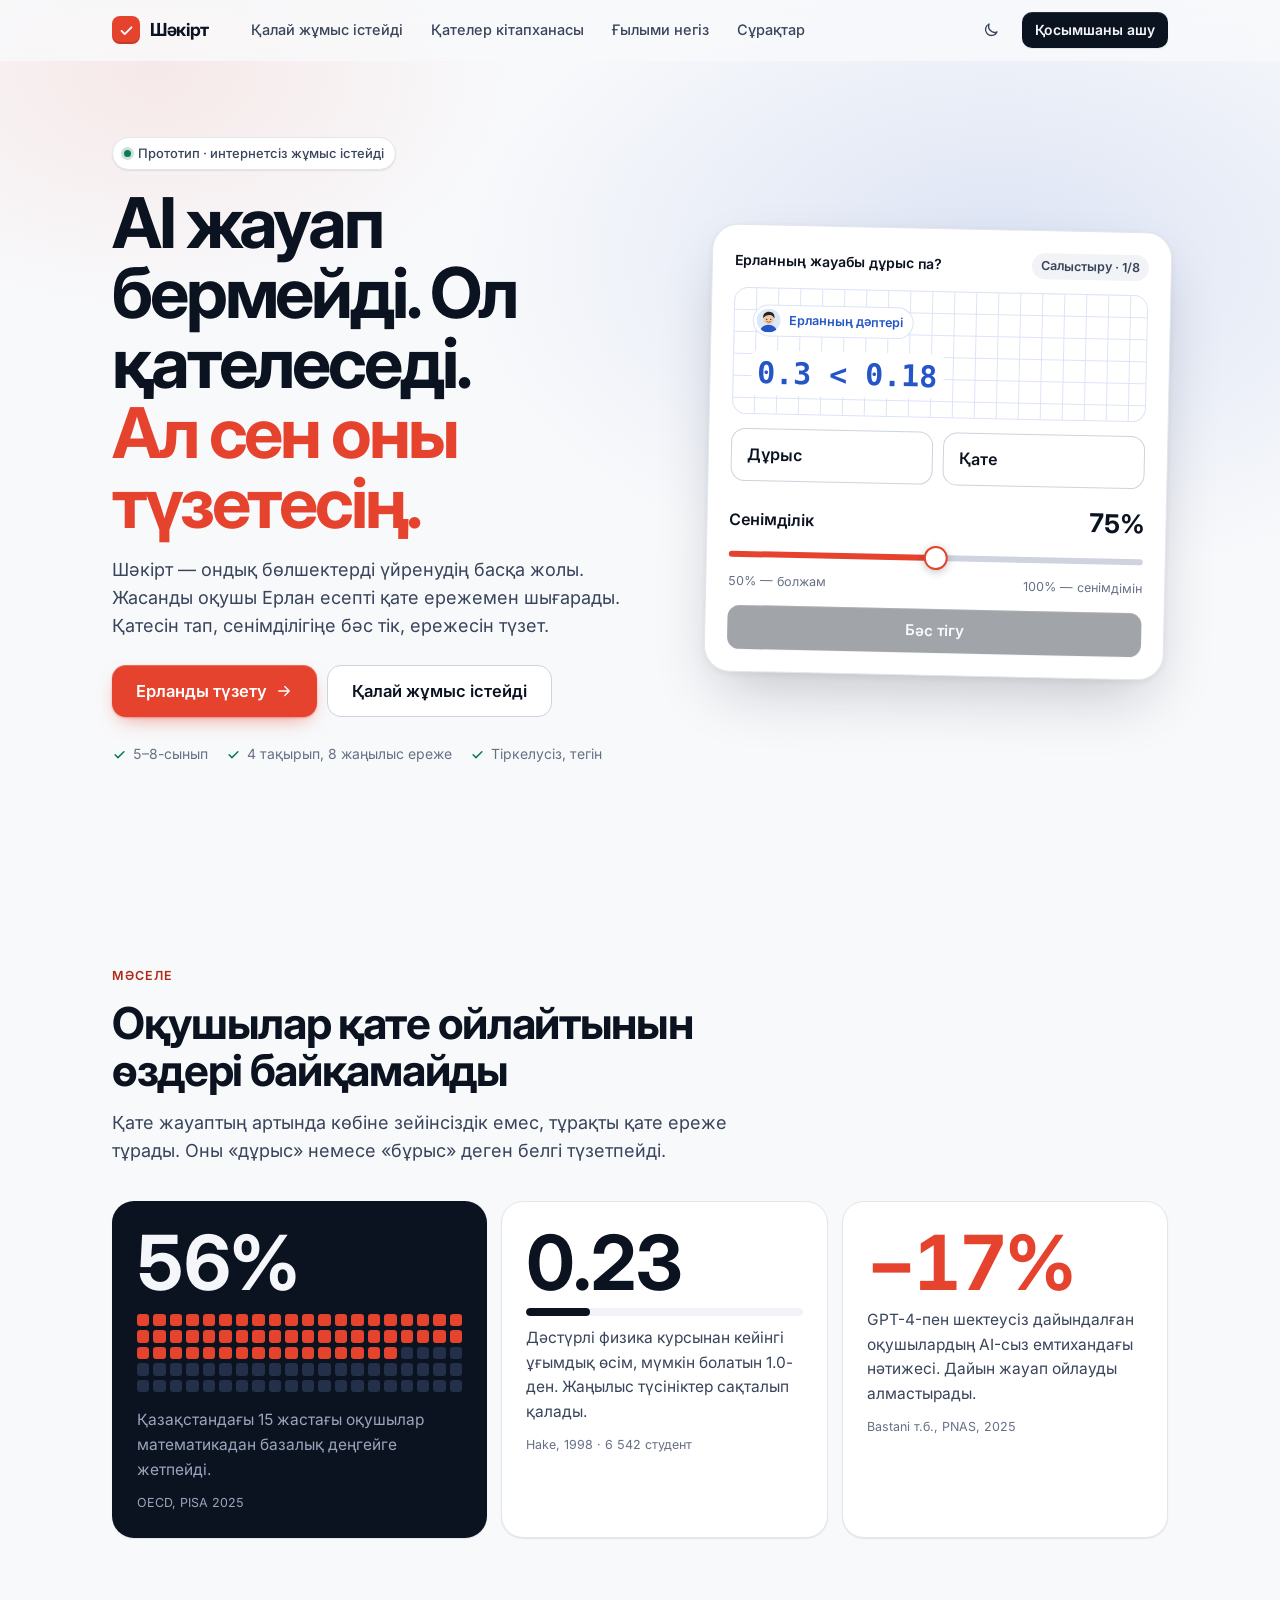
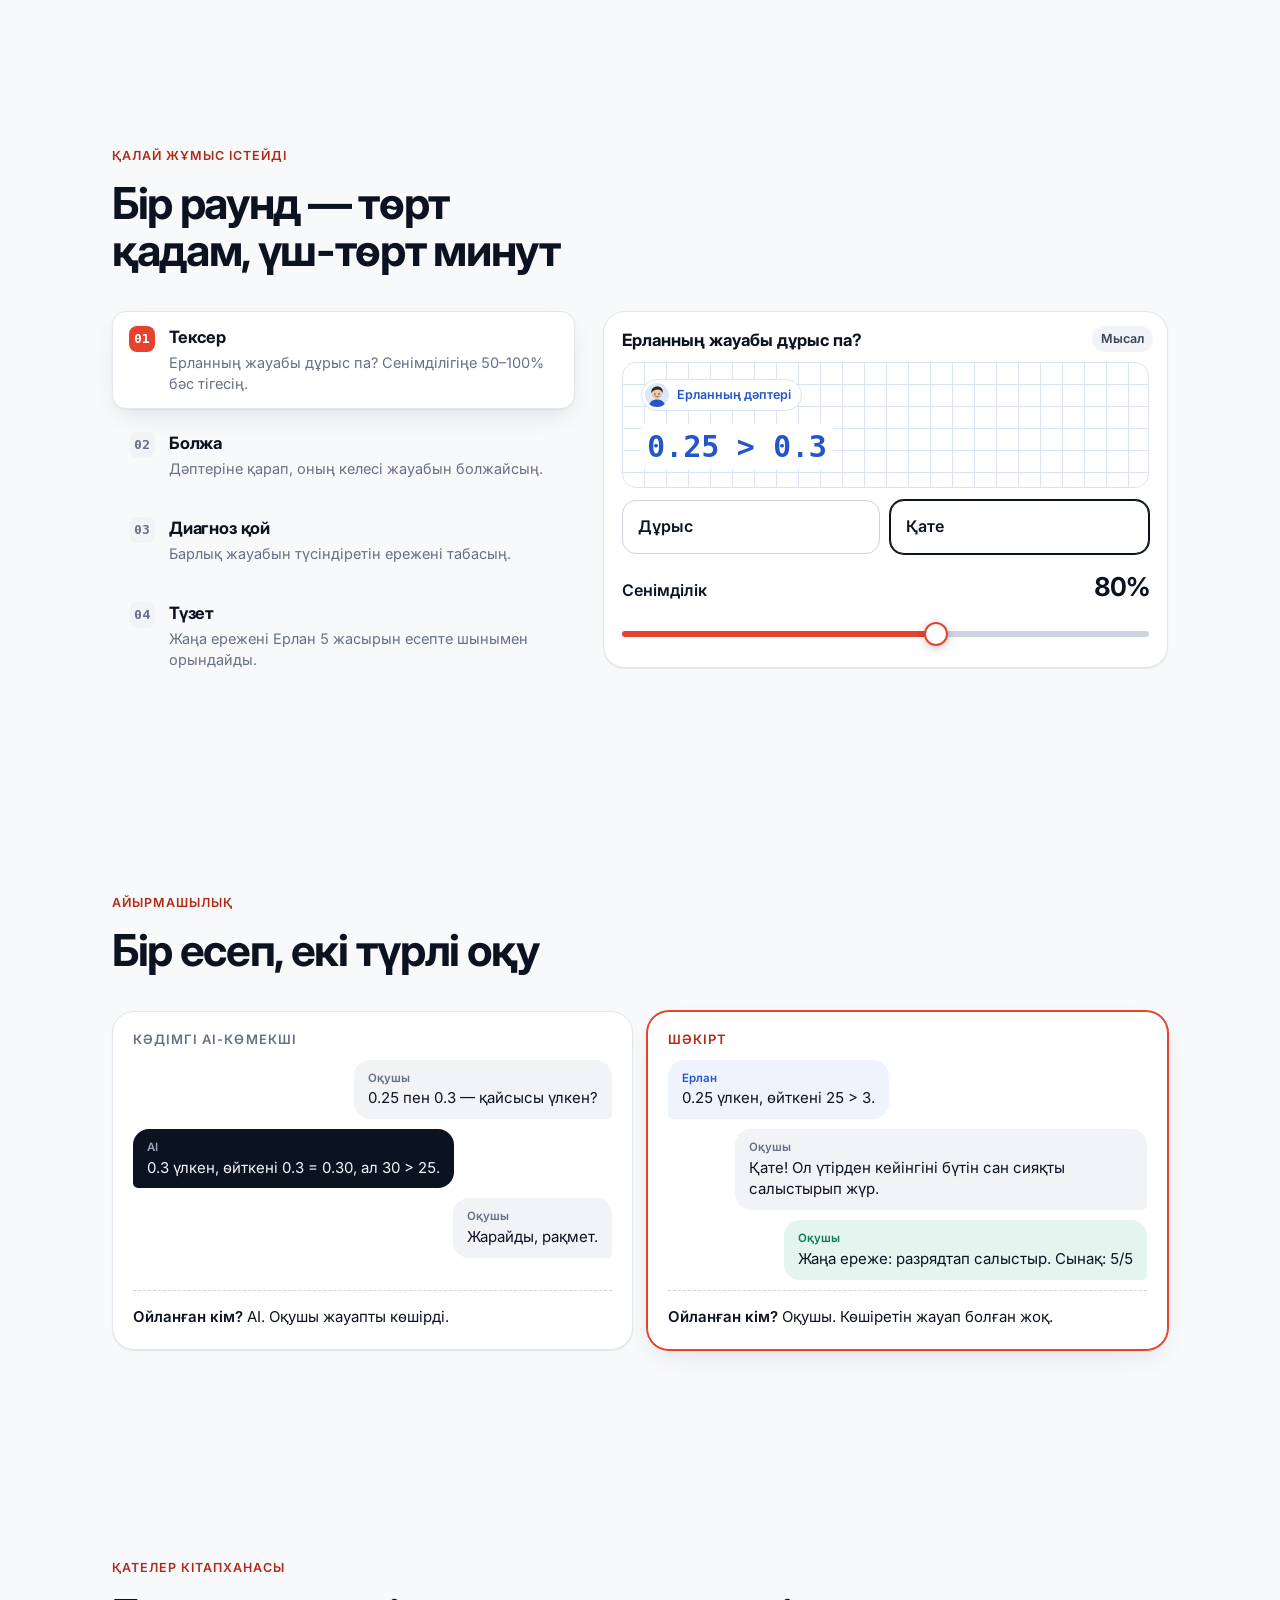
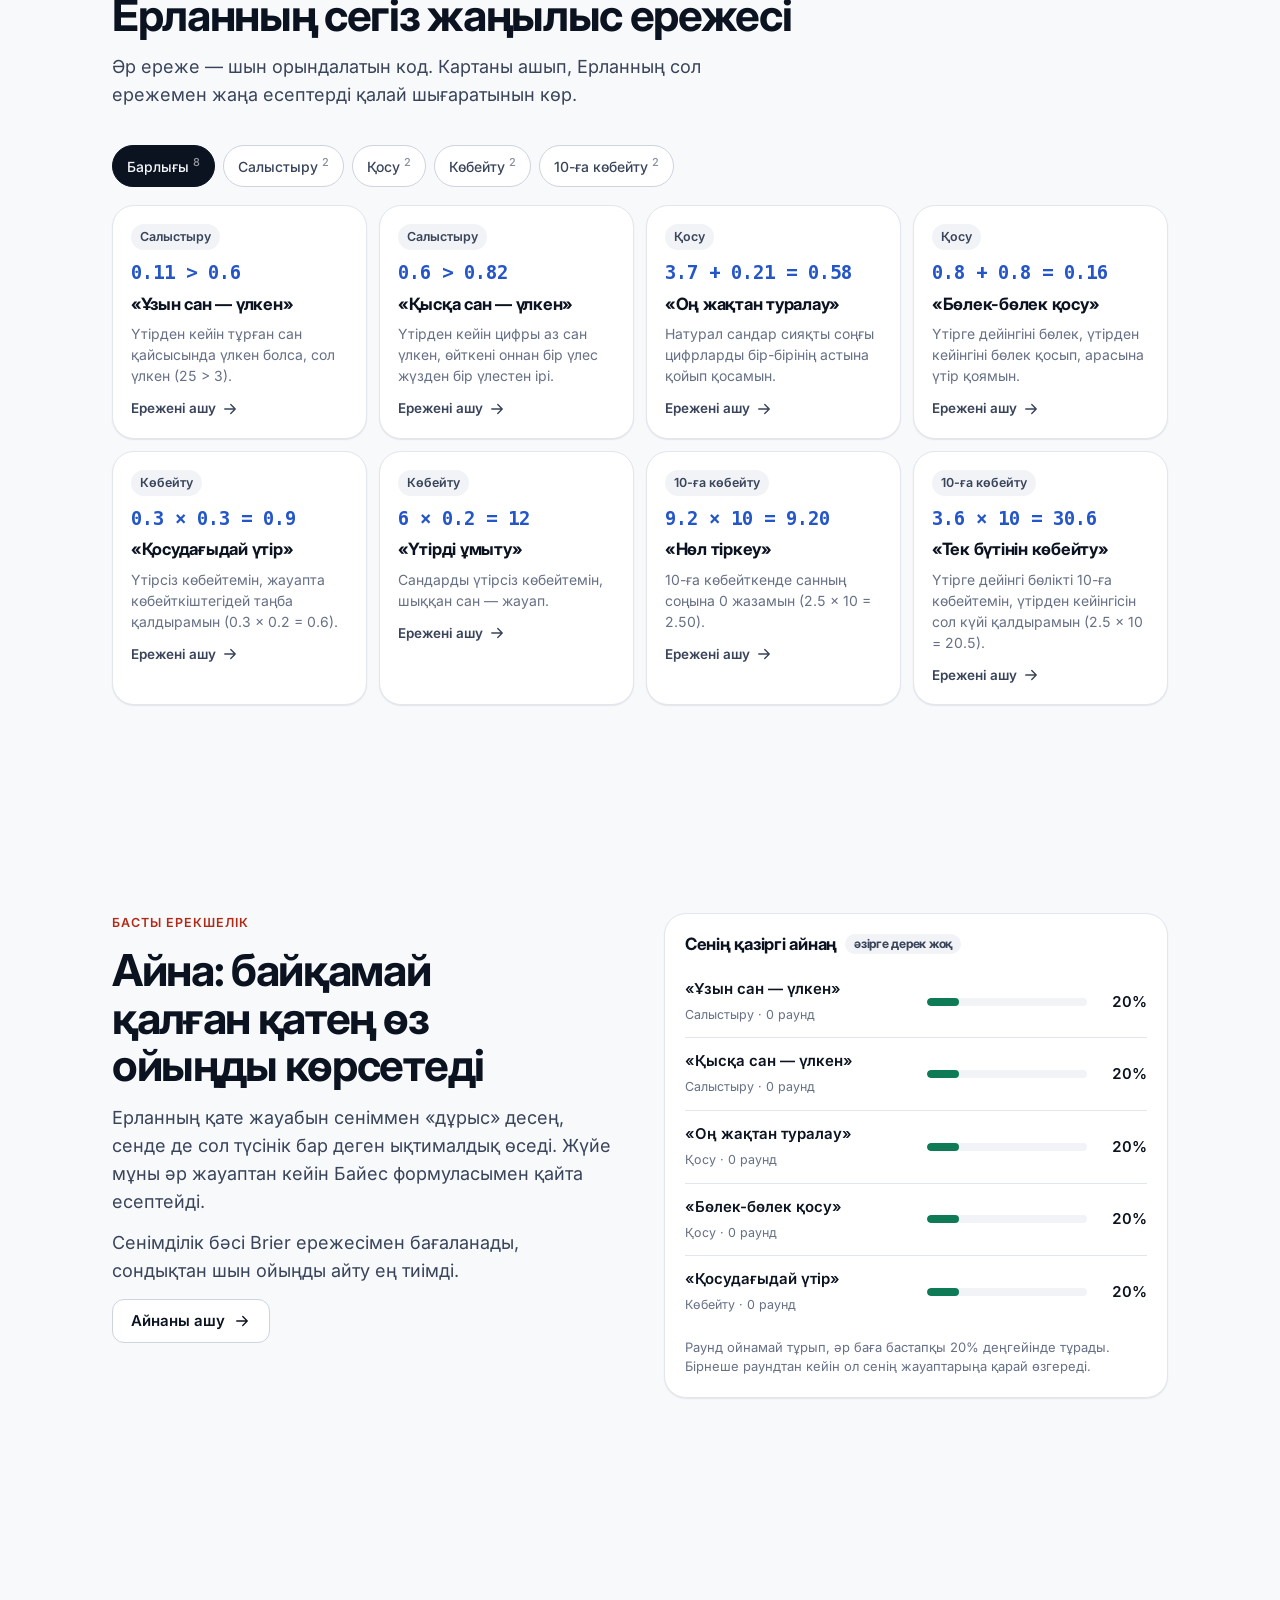
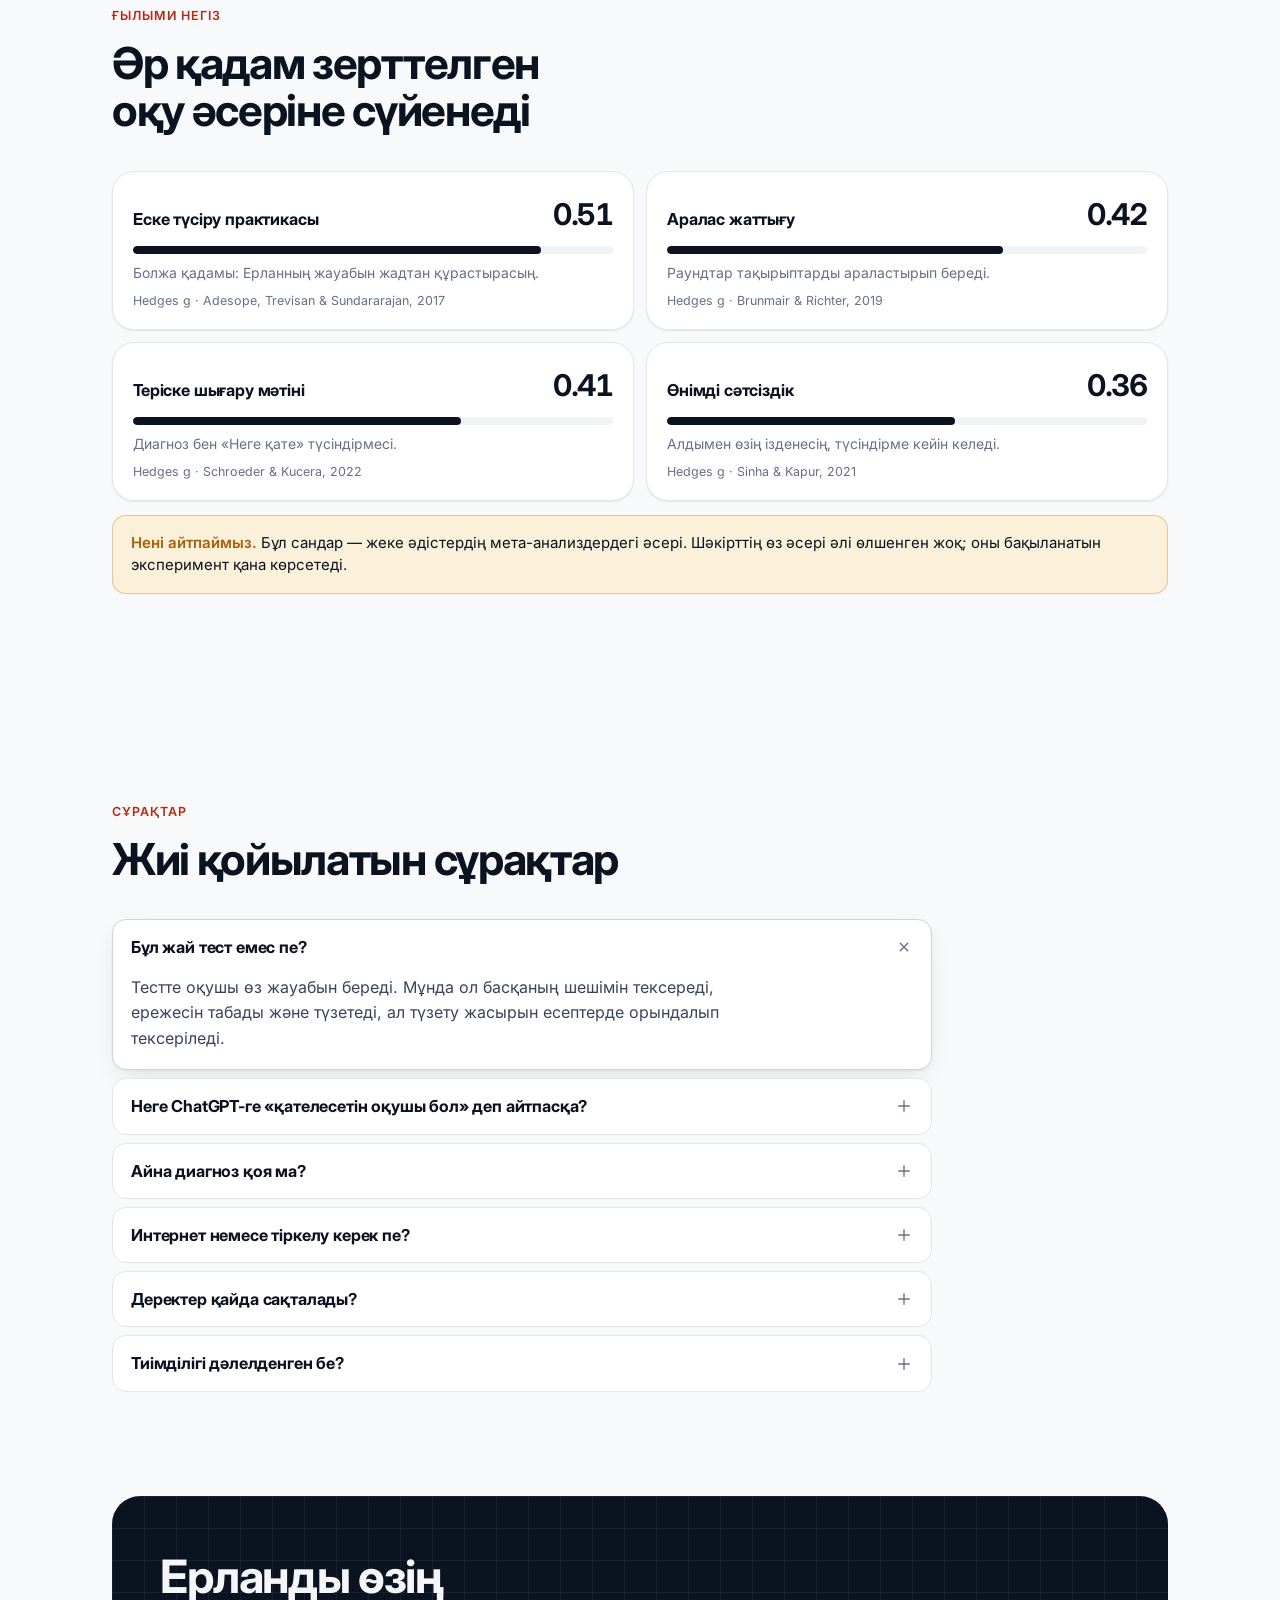
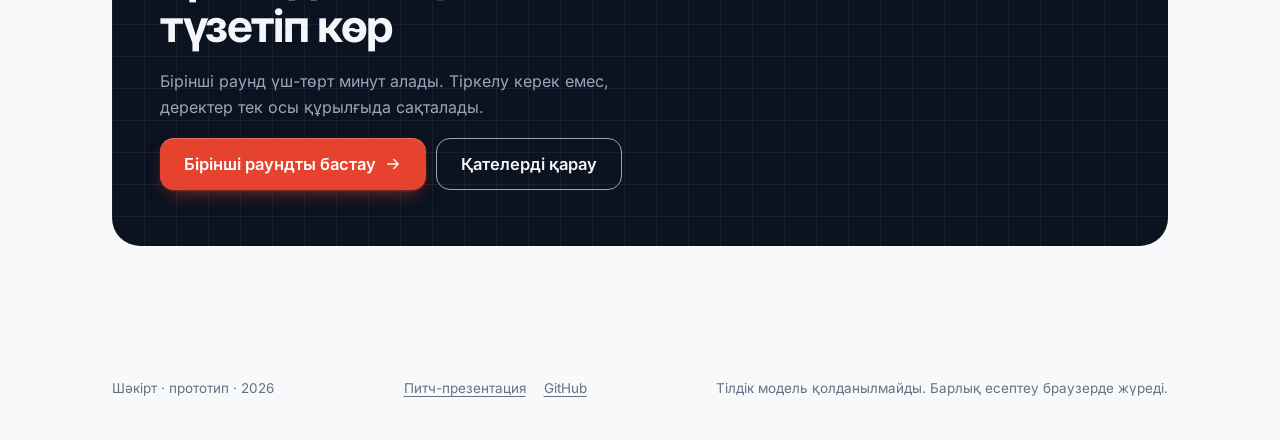
==== index.html @ d57a2f1a "Шәкірт: сайт, қосымша және питч-презентация Co-Authored-By: Claude Opus 5.5 <noreply@anthropic.com> " ====
<!DOCTYPE html>
<html lang="kk">
<head>
<meta charset="utf-8">
<meta name="viewport" content="width=device-width, initial-scale=1, viewport-fit=cover">
<meta name="description" content="Шәкірт — қатесі бар жасанды оқушыны түзету арқылы ондық бөлшектерді үйренетін веб-қосымша. Интернетсіз жұмыс істейді.">
<meta name="theme-color" content="#0B1220">
<title>Шәкірт — қатені түзетіп үйрен</title>
<link rel="icon" href="data:image/svg+xml,%3Csvg xmlns='http://www.w3.org/2000/svg' viewBox='0 0 32 32'%3E%3Crect width='32' height='32' rx='8' fill='%23E5432D'/%3E%3Cpath d='M8 17l5 5 11-12' fill='none' stroke='white' stroke-width='3.4' stroke-linecap='round' stroke-linejoin='round'/%3E%3C/svg%3E">
<style>
@font-face{font-family:'Inter';font-weight:400;font-style:normal;font-display:swap;src:url([data-uri]) format('woff2')}
@font-face{font-family:'Inter';font-weight:500;font-style:normal;font-display:swap;src:url([data-uri]) format('woff2')}
@font-face{font-family:'Inter';font-weight:600 700;font-style:normal;font-display:swap;src:url([data-uri]) format('woff2')}
@font-face{font-family:'Inter Display';font-weight:600 800;font-style:normal;font-display:swap;src:url([data-uri]) format('woff2')}
@font-face{font-family:'Shakirt Mono';font-weight:600 700;font-style:normal;font-display:swap;src:url([data-uri]) format('woff2')}
@font-face{font-family:'Shakirt Mono';font-weight:400;font-style:normal;font-display:swap;src:url([data-uri]) format('woff2')}
/* Шәкірт — design tokens.
   Layout idea: a quiet, cool-neutral product surface; the only loud things are the red pen (accent)
   and Erlan's blue notebook ink. Mobile-first, one 1120px column. */
:root{
  --bg:#F8F9FB; --surface:#FFFFFF; --surface-2:#F1F3F7; --ink:#0B1220; --ink-2:#39445A; --mute:#667085;
  --line:#E3E6ED; --line-2:#CED3DE; --accent:#E5432D; --accent-ink:#B02A17; --accent-soft:#FDECE8;
  --note:#2456C8; --note-soft:#EEF3FE; --grid:#DBE4F6; --ok:#0F7A56; --ok-soft:#E3F5EE; --warn:#A85F08; --warn-soft:#FBF0DA;
  --inv:#0B1220; --inv-ink:#F4F6FA; --inv-mute:#9AA6BC; --inv-line:#243049;
  --sh-1:0 1px 2px rgba(11,18,32,.06),0 1px 1px rgba(11,18,32,.03);
  --sh-2:0 1px 2px rgba(11,18,32,.05),0 10px 28px -8px rgba(11,18,32,.12);
  --sh-3:0 2px 6px rgba(11,18,32,.06),0 28px 64px -16px rgba(11,18,32,.24);
  --r-s:10px; --r-m:14px; --r-l:22px;
  --f-display:"Inter Display","Inter",ui-sans-serif,system-ui,-apple-system,"Segoe UI",Roboto,Arial,sans-serif;
  --f-body:"Inter",ui-sans-serif,system-ui,-apple-system,"Segoe UI",Roboto,Arial,sans-serif;
  --f-mono:"Shakirt Mono",ui-monospace,"SF Mono",Menlo,Consolas,"DejaVu Sans Mono",monospace;
  --ease:cubic-bezier(.2,.7,.2,1);
  color-scheme:light;
}
@media (prefers-color-scheme:dark){:root:not([data-theme="light"]){
  --bg:#080C15; --surface:#0F1624; --surface-2:#161F31; --ink:#F2F4F8; --ink-2:#BCC4D2; --mute:#8892A6;
  --line:#1F2A40; --line-2:#2E3B57; --accent:#FF6A52; --accent-ink:#FF9A88; --accent-soft:#34161200;
  --accent-soft:#2E1512; --note:#8DB0FF; --note-soft:#14203A; --grid:#1D2A47; --ok:#3FCF9A; --ok-soft:#0E2A22; --warn:#F0B454; --warn-soft:#2C210C;
  --inv:#F2F4F8; --inv-ink:#0B1220; --inv-mute:#566176; --inv-line:#D5DAE4;
  --sh-1:0 1px 2px rgba(0,0,0,.4); --sh-2:0 1px 2px rgba(0,0,0,.4),0 12px 30px -8px rgba(0,0,0,.55); --sh-3:0 2px 6px rgba(0,0,0,.4),0 30px 70px -16px rgba(0,0,0,.7);
  color-scheme:dark;
}}
:root[data-theme="dark"]{
  --bg:#080C15; --surface:#0F1624; --surface-2:#161F31; --ink:#F2F4F8; --ink-2:#BCC4D2; --mute:#8892A6;
  --line:#1F2A40; --line-2:#2E3B57; --accent:#FF6A52; --accent-ink:#FF9A88; --accent-soft:#2E1512;
  --note:#8DB0FF; --note-soft:#14203A; --grid:#1D2A47; --ok:#3FCF9A; --ok-soft:#0E2A22; --warn:#F0B454; --warn-soft:#2C210C;
  --inv:#F2F4F8; --inv-ink:#0B1220; --inv-mute:#566176; --inv-line:#D5DAE4;
  --sh-1:0 1px 2px rgba(0,0,0,.4); --sh-2:0 1px 2px rgba(0,0,0,.4),0 12px 30px -8px rgba(0,0,0,.55); --sh-3:0 2px 6px rgba(0,0,0,.4),0 30px 70px -16px rgba(0,0,0,.7);
  color-scheme:dark;
}
*,*::before,*::after{box-sizing:border-box}
html{height:100%;scroll-behavior:smooth;-webkit-text-size-adjust:100%}
body{margin:0;min-height:100%;background:var(--bg);color:var(--ink);font:400 16px/1.6 var(--f-body);-webkit-font-smoothing:antialiased;text-rendering:optimizeLegibility;overflow-x:hidden}
h1,h2,h3,h4,p,ul,ol,figure{margin:0}
ul,ol{padding:0;list-style:none}
button{font:inherit;color:inherit;cursor:pointer;background:none;border:0;padding:0;text-align:inherit}
a{color:inherit;text-decoration:none}
img,svg{max-width:100%;display:block}
:focus-visible{outline:2px solid var(--accent);outline-offset:2px;border-radius:6px}
h1,h2,h3{font-family:var(--f-display);letter-spacing:-.03em;line-height:1.08;text-wrap:balance;font-weight:700}
.mono{font-family:var(--f-mono);font-variant-numeric:tabular-nums}
.num{font-family:var(--f-display);font-weight:700;letter-spacing:-.04em;font-variant-numeric:tabular-nums}
.wrap{width:100%;max-width:1120px;margin-inline:auto;padding-inline:20px}
.ic{width:18px;height:18px;flex:none;stroke:currentColor;fill:none;stroke-width:1.8;stroke-linecap:round;stroke-linejoin:round}
[hidden]{display:none!important}

/* ---------- header ---------- */
.top{position:sticky;top:0;z-index:40;background:color-mix(in srgb,var(--bg) 82%,transparent);backdrop-filter:saturate(1.6) blur(14px);-webkit-backdrop-filter:saturate(1.6) blur(14px);border-bottom:1px solid transparent;transition:border-color .2s}
.top.stuck{border-bottom-color:var(--line)}
.top .wrap{display:flex;align-items:center;gap:12px;height:60px}
.logo{display:flex;align-items:center;gap:10px;font:700 18px/1 var(--f-display);letter-spacing:-.02em}
.logo i{width:28px;height:28px;border-radius:8px;background:var(--accent);display:grid;place-items:center;color:#fff;box-shadow:inset 0 -2px 0 rgba(0,0,0,.14)}
.logo i svg{width:17px;height:17px;stroke-width:2.6}
.links{display:none;gap:4px;margin-left:18px}
.links a,.tabs button{padding:8px 12px;border-radius:9px;font-weight:500;font-size:14.5px;color:var(--ink-2);transition:background .15s,color .15s}
.links a:hover,.tabs button:hover{background:var(--surface-2);color:var(--ink)}
.tabs{display:none;gap:2px;margin-left:18px;background:var(--surface-2);padding:3px;border-radius:12px}
.tabs button{display:flex;align-items:center;gap:7px;padding:7px 13px}
.tabs button.on{background:var(--surface);color:var(--ink);box-shadow:var(--sh-1)}
.grow{flex:1}
.iconbtn{width:38px;height:38px;border-radius:10px;display:grid;place-items:center;color:var(--ink-2);transition:background .15s,color .15s,transform .1s}
.iconbtn:hover{background:var(--surface-2);color:var(--ink)}.iconbtn:active{transform:scale(.94)}
body[data-mode="app"] .only-site,body[data-mode="site"] .only-app{display:none!important}

/* ---------- buttons ---------- */
.btn{display:inline-flex;align-items:center;justify-content:center;gap:8px;height:44px;padding:0 18px;border-radius:12px;font-weight:600;font-size:15px;white-space:nowrap;transition:transform .12s var(--ease),background .15s,box-shadow .15s,border-color .15s,opacity .15s;user-select:none}
.btn:active{transform:scale(.97)}
.btn.primary{background:var(--inv);color:var(--inv-ink);box-shadow:var(--sh-1),inset 0 1px 0 rgba(255,255,255,.12)}
.btn.primary:hover{box-shadow:var(--sh-2),inset 0 1px 0 rgba(255,255,255,.12)}
.btn.accent{background:var(--accent);color:#fff;box-shadow:0 1px 2px rgba(229,67,45,.4),0 8px 20px -8px rgba(229,67,45,.6),inset 0 1px 0 rgba(255,255,255,.22)}
.btn.accent:hover{filter:brightness(1.05)}
.btn.ghost{background:var(--surface);border:1px solid var(--line-2);color:var(--ink)}
.btn.ghost:hover{border-color:var(--ink-2)}
.btn.sm{height:36px;padding:0 13px;font-size:14px;border-radius:10px}
.btn.lg{height:52px;padding:0 24px;font-size:16.5px;border-radius:14px}
.btn:disabled{opacity:.38;cursor:not-allowed;transform:none}
.btn .ic{transition:transform .2s var(--ease)}
.btn:hover .ic.arrow{transform:translateX(3px)}

/* ---------- shared pieces ---------- */
.eyebrow{display:inline-flex;align-items:center;gap:8px;font-size:12.5px;font-weight:600;letter-spacing:.08em;text-transform:uppercase;color:var(--accent-ink)}
.pill{display:inline-flex;align-items:center;gap:7px;padding:5px 11px;border-radius:99px;font-size:13px;font-weight:500;background:var(--surface);border:1px solid var(--line);color:var(--ink-2);box-shadow:var(--sh-1)}
.pill .dot{width:7px;height:7px;border-radius:50%;background:var(--ok);box-shadow:0 0 0 3px color-mix(in srgb,var(--ok) 22%,transparent)}
.card{background:var(--surface);border:1px solid var(--line);border-radius:var(--r-l);box-shadow:var(--sh-1)}
.tag{justify-self:start;white-space:nowrap;display:inline-flex;align-items:center;gap:5px;padding:3px 9px;border-radius:99px;font-size:12.5px;font-weight:600;background:var(--surface-2);color:var(--ink-2)}
.tag.ok{background:var(--ok-soft);color:var(--ok)}.tag.bad{background:var(--accent-soft);color:var(--accent-ink)}.tag.warn{background:var(--warn-soft);color:var(--warn)}
.tag .ic{width:13px;height:13px;stroke-width:2.6}
.src{font-size:12.5px;color:var(--mute)}
.lead{font-size:18px;line-height:1.55;color:var(--ink-2);max-width:60ch}
section{padding:72px 0;scroll-margin-top:60px}
.sec-head{display:grid;gap:14px;margin-bottom:36px;max-width:760px}
.sec-head h2{font-size:clamp(28px,5.2vw,44px)}
.rv{transition:opacity .6s var(--ease),transform .6s var(--ease)}
.rv.pre{transform:translateY(22px)}

/* notebook */
.note{position:relative;border-radius:var(--r-m);border:1px solid var(--grid);background-color:var(--surface);background-image:linear-gradient(var(--grid) 1px,transparent 1px),linear-gradient(90deg,var(--grid) 1px,transparent 1px);background-size:22px 22px;background-position:-1px -1px;padding:16px 18px 18px}
.note .who{display:inline-flex;align-items:center;gap:8px;padding:3px 10px 3px 3px;border-radius:99px;background:var(--surface);border:1px solid var(--grid);font-size:12.5px;font-weight:600;color:var(--note)}
.ava{width:24px;height:24px;border-radius:50%;flex:none}
.note .ln{position:relative;display:flex;align-items:center;gap:10px;flex-wrap:wrap;margin-top:10px;font:700 clamp(22px,5.4vw,30px)/1.5 var(--f-mono);color:var(--note)}
.note .ln>span:first-child{background:var(--surface);padding:0 6px;border-radius:5px;position:relative}
.ring{position:absolute;left:-10px;top:-4px;width:calc(100% + 20px);height:calc(100% + 8px);pointer-events:none;overflow:visible}
.ring path{fill:none;stroke:var(--accent);stroke-width:3;stroke-linecap:round;stroke-dasharray:1;stroke-dashoffset:1;animation:draw .7s .1s var(--ease) forwards}
@keyframes draw{to{stroke-dashoffset:0}}

/* options, slider, feedback */
.opts{display:grid;gap:10px}
.opts.two{grid-template-columns:1fr 1fr}
.opt{display:block;width:100%;padding:13px 15px;border-radius:var(--r-m);background:var(--surface);border:1px solid var(--line-2);transition:border-color .15s,background .15s,box-shadow .15s,transform .12s var(--ease)}
.opt b{display:block;font-weight:600}.opt small{display:block;color:var(--mute);font-size:13.5px;line-height:1.45;margin-top:2px}
.opt:hover:not(:disabled){border-color:var(--ink-2);box-shadow:var(--sh-1)}
.opt:active:not(:disabled){transform:scale(.985)}
.opt.sel{border-color:var(--ink);box-shadow:0 0 0 1px var(--ink)}
.opt.good{border-color:var(--ok);background:var(--ok-soft);box-shadow:0 0 0 1px var(--ok)}
.opt.wrong{border-color:var(--accent);background:var(--accent-soft);box-shadow:0 0 0 1px var(--accent)}
.opt:disabled{cursor:default}
.range{-webkit-appearance:none;appearance:none;width:100%;height:30px;background:transparent;margin:0;cursor:pointer}
.range::-webkit-slider-runnable-track{height:6px;border-radius:3px;background:linear-gradient(to right,var(--accent) var(--p,50%),var(--line-2) var(--p,50%))}
.range::-moz-range-track{height:6px;border-radius:3px;background:var(--line-2)}
.range::-moz-range-progress{height:6px;border-radius:3px;background:var(--accent)}
.range::-webkit-slider-thumb{-webkit-appearance:none;width:24px;height:24px;margin-top:-9px;border-radius:50%;background:#fff;border:2px solid var(--accent);box-shadow:0 2px 8px rgba(11,18,32,.25);transition:transform .12s}
.range::-moz-range-thumb{width:20px;height:20px;border-radius:50%;background:#fff;border:2px solid var(--accent);box-shadow:0 2px 8px rgba(11,18,32,.25)}
.range:active::-webkit-slider-thumb{transform:scale(1.12)}
.range:disabled{opacity:.6;cursor:default}
.confrow{display:flex;align-items:baseline;justify-content:space-between;gap:12px}
.confrow b{font-weight:600}.confrow .num{font-size:26px}
.scale{display:flex;justify-content:space-between;font-size:12.5px;color:var(--mute)}
.fb{border-radius:var(--r-m);padding:13px 15px;font-size:15px;line-height:1.5;animation:rise .35s var(--ease)}
.fb.ok{background:var(--ok-soft);color:var(--ink)}.fb.ok b:first-child{color:var(--ok)}
.fb.bad{background:var(--accent-soft);color:var(--ink)}.fb.bad b:first-child{color:var(--accent-ink)}
.fb.info{background:var(--surface-2)}
@keyframes rise{from{opacity:0;transform:translateY(8px)}to{opacity:1;transform:none}}
.stack{display:grid;gap:14px}
.row{display:flex;gap:10px;align-items:center;flex-wrap:wrap}
.bar{height:8px;border-radius:4px;background:var(--surface-2);overflow:hidden}
.bar i{display:block;height:100%;border-radius:4px;background:var(--ink);transition:width .7s var(--ease)}

/* ---------- hero ---------- */
.hero{padding:44px 0 56px;position:relative}
.hero::before{content:"";position:absolute;inset:-60px 0 0;background:radial-gradient(60% 55% at 78% 30%,color-mix(in srgb,var(--note) 13%,transparent),transparent 70%),radial-gradient(40% 40% at 12% 8%,color-mix(in srgb,var(--accent) 9%,transparent),transparent 70%);pointer-events:none;z-index:-1}
.hero .wrap{display:grid;gap:36px}
.hero h1{font-size:clamp(38px,9.4vw,70px);line-height:1.0;letter-spacing:-.045em;margin:18px 0 18px}
.hero h1 em{font-style:normal;color:var(--accent)}
.hero .cta{display:flex;gap:10px;flex-wrap:wrap;margin-top:26px}
.facts{display:flex;gap:8px 18px;flex-wrap:wrap;margin-top:26px;font-size:14px;color:var(--mute)}
.facts span{display:flex;align-items:center;gap:6px}
.facts .ic{width:15px;height:15px;color:var(--ok);stroke-width:2.4}
.demo{padding:18px;border-radius:26px;box-shadow:var(--sh-3);display:grid;gap:14px;position:relative}
.demo-h{display:flex;justify-content:space-between;align-items:center;gap:10px}
.demo-h b{font-size:14px;font-weight:600}
.demo .q{font:600 17px/1.3 var(--f-display);letter-spacing:-.01em}

/* ---------- problem ---------- */
.stats{display:grid;gap:14px}
.stat{padding:24px;display:grid;gap:10px;align-content:start}
.stat .num{font-size:clamp(52px,13vw,76px);line-height:.95}
.stat p{color:var(--ink-2);font-size:15.5px}
.stat.inv{background:var(--inv);color:var(--inv-ink);border-color:transparent}
.stat.inv p{color:var(--inv-mute)}.stat.inv .src{color:var(--inv-mute)}
.dots{display:grid;grid-template-columns:repeat(20,1fr);gap:4px;margin:6px 0}
.dots i{aspect-ratio:1;border-radius:3px;background:var(--inv-line)}
.dots i.on{background:var(--accent)}

/* ---------- how ---------- */
.how{display:grid;gap:18px}
.stepper{display:grid;gap:8px}
.stepbtn{display:grid;grid-template-columns:auto 1fr;gap:4px 14px;padding:14px 16px;border-radius:var(--r-m);border:1px solid transparent;transition:background .2s,border-color .2s,box-shadow .2s}
.stepbtn .n{grid-row:span 2;font:700 13px/26px var(--f-mono);width:26px;height:26px;text-align:center;border-radius:8px;background:var(--surface-2);color:var(--mute);transition:background .2s,color .2s}
.stepbtn b{font:600 17px/1.3 var(--f-display);letter-spacing:-.01em}
.stepbtn span{color:var(--mute);font-size:14.5px;line-height:1.45}
.stepbtn:hover{background:var(--surface-2)}
.stepbtn.on{background:var(--surface);border-color:var(--line);box-shadow:var(--sh-2)}
.stepbtn.on .n{background:var(--accent);color:#fff}
.preview{padding:18px;min-height:340px;display:grid;gap:12px;align-content:start;position:relative;overflow:hidden}
.preview>*{animation:rise .35s var(--ease)}
.preview .cap{position:absolute;right:14px;top:14px}
.preview .opt,.preview .range{pointer-events:none}
.tests{display:grid;gap:7px}
.test{display:flex;justify-content:space-between;align-items:center;gap:10px;padding:9px 13px;border-radius:11px;border:1px solid var(--line);background:var(--surface);font-size:15px;opacity:0;animation:rise .35s var(--ease) forwards}

/* ---------- versus ---------- */
.vs{display:grid;gap:14px}
.chat{padding:20px;display:flex;flex-direction:column;gap:10px}
.chat h3{font-size:13px;font-family:var(--f-body);letter-spacing:.08em;text-transform:uppercase;color:var(--mute);margin-bottom:4px}
.chat.me{border-color:var(--accent);box-shadow:0 0 0 1px var(--accent),var(--sh-2)}.chat.me h3{color:var(--accent-ink)}
.bub{max-width:86%;padding:10px 14px;border-radius:16px;font-size:15px;line-height:1.45;background:var(--surface-2)}
.bub small{display:block;font-size:11.5px;font-weight:600;color:var(--mute);margin-bottom:1px}
.bub.r{align-self:flex-end;border-bottom-right-radius:5px}.bub.l{align-self:flex-start;border-bottom-left-radius:5px}
.bub.ai{background:var(--inv);color:var(--inv-ink)}.bub.ai small{color:var(--inv-mute)}
.bub.er{background:var(--note-soft);color:var(--ink)}.bub.er small{color:var(--note)}
.bub.win{background:var(--ok-soft)}.bub.win small{color:var(--ok)}
.chat .who-thinks{margin-top:auto;padding-top:14px;border-top:1px dashed var(--line-2);font-size:15px}

/* ---------- library ---------- */
.chips{display:flex;gap:8px;flex-wrap:wrap;margin-bottom:18px}
.chip{padding:8px 14px;border-radius:99px;font-size:14px;font-weight:500;border:1px solid var(--line-2);background:var(--surface);color:var(--ink-2);transition:all .15s}
.chip:hover{border-color:var(--ink-2)}
.chip.on{background:var(--inv);color:var(--inv-ink);border-color:var(--inv)}
.chip sup{font-size:11px;opacity:.6;margin-left:4px}
.lib{display:grid;gap:12px;grid-template-columns:repeat(auto-fill,minmax(250px,1fr))}
.bug{position:relative;padding:18px;display:grid;gap:10px;align-content:start;text-align:left;overflow:hidden;transition:transform .25s var(--ease),box-shadow .25s,border-color .2s,opacity .25s}
.bug::before{content:"";position:absolute;inset:0;background:radial-gradient(240px circle at var(--mx,50%) var(--my,0%),color-mix(in srgb,var(--note) 12%,transparent),transparent 70%);opacity:0;transition:opacity .25s;pointer-events:none}
.bug:hover{transform:translateY(-3px);box-shadow:var(--sh-2);border-color:var(--line-2)}.bug:hover::before{opacity:1}
.bug .ex{font:700 19px/1.3 var(--f-mono);color:var(--note)}
.bug h3{font-size:17px;letter-spacing:-.015em}
.bug p{color:var(--mute);font-size:14px;line-height:1.5}
.bug .more{display:flex;align-items:center;gap:5px;font-size:13.5px;font-weight:600;color:var(--ink-2);margin-top:2px}
.bug.out{display:none}
.bug.in{animation:rise .35s var(--ease) both}

/* ---------- mirror / science / faq ---------- */
.split{display:grid;gap:22px}
.mrows{display:grid}
.mrow{display:grid;grid-template-columns:1fr 84px 44px;gap:12px;align-items:center;padding:11px 0;border-bottom:1px solid var(--line)}
.mrow:last-child{border-bottom:0}
.mrow b{font-weight:600;font-size:15px;display:block}.mrow small{color:var(--mute);font-size:12.5px}
.mrow .v{text-align:right;font-weight:600;font-variant-numeric:tabular-nums;font-size:15px}
.ev{display:grid;gap:12px}
.evi{padding:18px 20px;display:grid;gap:8px}
.evi .top-l{display:flex;justify-content:space-between;align-items:baseline;gap:10px}
.evi .num{font-size:30px}
.evi h3{font-size:16.5px;letter-spacing:-.01em}
.evi p{font-size:14px;color:var(--mute);line-height:1.5}
.caution{padding:16px 18px;border-radius:var(--r-m);background:var(--warn-soft);color:var(--ink);font-size:15px;line-height:1.5;border:1px solid color-mix(in srgb,var(--warn) 30%,transparent)}
.caution b{color:var(--warn)}
.faq{display:grid;gap:8px;max-width:820px}
.faq details{border:1px solid var(--line);border-radius:var(--r-m);background:var(--surface);transition:box-shadow .2s,border-color .2s}
.faq details[open]{box-shadow:var(--sh-2);border-color:var(--line-2)}
.faq summary{list-style:none;display:flex;justify-content:space-between;align-items:center;gap:14px;padding:16px 18px;font:600 16.5px/1.35 var(--f-display);letter-spacing:-.01em;cursor:pointer}
.faq summary::-webkit-details-marker{display:none}
.faq summary .ic{transition:transform .25s var(--ease);color:var(--mute)}
.faq details[open] summary .ic{transform:rotate(45deg)}
.faq details p{padding:0 18px 18px;color:var(--ink-2);max-width:68ch;animation:rise .3s var(--ease)}
.band{background:var(--inv);color:var(--inv-ink);border-radius:28px;padding:36px 24px;display:grid;gap:18px;position:relative;overflow:hidden;background-image:linear-gradient(color-mix(in srgb,var(--inv-ink) 6%,transparent) 1px,transparent 1px),linear-gradient(90deg,color-mix(in srgb,var(--inv-ink) 6%,transparent) 1px,transparent 1px);background-size:32px 32px}
.band h2{font-size:clamp(28px,6vw,46px);max-width:16ch}
.band p{color:var(--inv-mute);max-width:52ch}
.band .btn.ghost{background:transparent;color:var(--inv-ink);border-color:var(--inv-mute)}
footer{padding:28px 0 40px;color:var(--mute);font-size:13.5px}
footer .wrap{display:flex;gap:10px 24px;flex-wrap:wrap;justify-content:space-between}

/* ---------- modal & toast ---------- */
.scrim{position:fixed;inset:0;z-index:60;background:rgba(8,12,21,.5);backdrop-filter:blur(4px);-webkit-backdrop-filter:blur(4px);display:flex;align-items:flex-end;justify-content:center;animation:fade .2s}
.modal{width:100%;max-width:560px;max-height:92%;overflow:auto;background:var(--surface);border-radius:24px 24px 0 0;padding:22px 20px calc(22px + env(safe-area-inset-bottom));box-shadow:var(--sh-3);display:grid;gap:14px;animation:sheet .32s var(--ease)}
.modal-h{display:flex;justify-content:space-between;align-items:flex-start;gap:12px}
.modal h3{font-size:24px}
@keyframes fade{from{opacity:0}}
@keyframes sheet{from{transform:translateY(40px);opacity:0}}
#toasts{position:fixed;left:50%;bottom:84px;transform:translateX(-50%);z-index:70;display:grid;gap:8px;pointer-events:none}
.toast{background:var(--inv);color:var(--inv-ink);padding:10px 16px;border-radius:12px;font-size:14.5px;font-weight:500;box-shadow:var(--sh-3);animation:rise .3s var(--ease)}

/* ---------- app ---------- */
#app{padding:22px 0 110px}
#screen{animation:rise .3s var(--ease)}
.page-h{display:grid;gap:6px;margin-bottom:20px}
.page-h h1{font-size:clamp(26px,6vw,36px)}
.page-h p{color:var(--mute);max-width:62ch}
.startcard{background:var(--inv);color:var(--inv-ink);border-radius:var(--r-l);padding:22px;display:grid;gap:14px;margin-bottom:14px;background-image:linear-gradient(color-mix(in srgb,var(--inv-ink) 6%,transparent) 1px,transparent 1px),linear-gradient(90deg,color-mix(in srgb,var(--inv-ink) 6%,transparent) 1px,transparent 1px);background-size:28px 28px}
.startcard h2{font-size:22px}.startcard p{color:var(--inv-mute);font-size:15px}
.tiles{display:grid;grid-template-columns:1fr 1fr;gap:12px;margin-bottom:14px}
.tile{padding:16px 18px;display:grid;gap:2px}
.tile .num{font-size:30px;line-height:1.1}
.tile span{font-size:13px;color:var(--mute);line-height:1.35}
.cols{display:grid;gap:14px;margin-bottom:14px}
.panel{padding:20px}
.panel h2{font-size:17px;letter-spacing:-.015em;margin-bottom:12px;display:flex;align-items:center;gap:8px;flex-wrap:wrap}
.panel .hint{font-size:13px;color:var(--mute);margin-top:10px;line-height:1.5}
.empty{padding:26px 12px;text-align:center;color:var(--mute);font-size:14.5px}
table{width:100%;border-collapse:collapse;font-size:14.5px}
th{font-size:12px;font-weight:600;color:var(--mute);text-align:left;padding:6px 8px 8px 0;letter-spacing:.02em}
td{padding:10px 8px 10px 0;border-top:1px solid var(--line);vertical-align:middle}
.tbl{overflow-x:auto}
.lesson{max-width:680px;margin-inline:auto}
.seg{display:grid;grid-template-columns:repeat(4,1fr);gap:6px;margin-bottom:22px}
.seg div{display:grid;gap:6px;font-size:12px;font-weight:600;color:var(--mute)}
.seg i{height:4px;border-radius:2px;background:var(--line-2);transition:background .3s}
.seg .done i{background:var(--ink)}.seg .done{color:var(--ink-2)}
.seg .cur i{background:var(--accent)}.seg .cur{color:var(--accent-ink)}
.lesson h1{font-size:clamp(24px,6vw,32px);margin:6px 0 6px}
.lesson .sub{color:var(--mute);margin-bottom:6px}
.sum{display:grid;grid-template-columns:1fr 1fr;gap:8px}
.sum div{padding:12px 14px;border-radius:12px;background:var(--surface-2);font-size:13.5px;color:var(--mute);display:grid;gap:3px}
.sum b{color:var(--ink);font-size:15px;font-weight:600;display:flex;align-items:center;gap:6px}
.dock{position:fixed;left:0;right:0;bottom:0;z-index:40;background:color-mix(in srgb,var(--surface) 88%,transparent);backdrop-filter:blur(14px);-webkit-backdrop-filter:blur(14px);border-top:1px solid var(--line);display:grid;grid-template-columns:repeat(3,1fr);padding:6px 10px calc(6px + env(safe-area-inset-bottom))}
.dock button{display:grid;justify-items:center;gap:2px;padding:7px 4px;border-radius:12px;font-size:11.5px;font-weight:600;color:var(--mute)}
.dock button.on{color:var(--ink);background:var(--surface-2)}
.dock .ic{width:21px;height:21px}

/* ---------- ≥ 720 ---------- */
@media (min-width:720px){
  .wrap{padding-inline:32px}
  section{padding:104px 0}
  .stats{grid-template-columns:1.15fr 1fr 1fr}
  .vs{grid-template-columns:1fr 1fr}
  .ev{grid-template-columns:1fr 1fr}
  .tiles{grid-template-columns:repeat(4,1fr)}
  .cols{grid-template-columns:1fr 1fr}
  .scrim{align-items:center;padding:24px}
  .modal{border-radius:24px;padding:28px}
  .band{padding:56px 48px}
  .mrow{grid-template-columns:1fr 160px 48px}
  #toasts{bottom:28px}
  .startcard{grid-template-columns:1fr auto;align-items:center;padding:28px}
}
/* ---------- ≥ 960 ---------- */
@media (min-width:960px){
  .links{display:flex}.tabs{display:flex}
  .dock{display:none}
  #app{padding:36px 0 80px}
  .hero{padding:76px 0 96px}
  .hero .wrap{grid-template-columns:1.08fr .92fr;align-items:center;gap:56px}
  .how{grid-template-columns:.9fr 1.1fr;gap:28px;align-items:start}
  .split{grid-template-columns:1fr 1fr;gap:48px;align-items:start}
  .demo{padding:22px;transform:rotate(1.2deg);transition:transform .5s var(--ease)}
  .demo:hover,.demo:focus-within{transform:none}
}
@media (hover:none){.bug:hover{transform:none}}
@media (prefers-reduced-motion:reduce){*,*::before,*::after{animation-duration:.01ms!important;animation-delay:0s!important;transition-duration:.01ms!important;scroll-behavior:auto!important}.rv.pre{opacity:1;transform:none}}

</style>
</head>
<body data-mode="site">
<svg width="0" height="0" style="position:absolute" aria-hidden="true"><defs>
<symbol id="i-check" viewBox="0 0 24 24"><path d="M5 12.5l4.5 4.5L19 7.5"/></symbol>
<symbol id="i-x" viewBox="0 0 24 24"><path d="M6 6l12 12M18 6L6 18"/></symbol>
<symbol id="i-arrow" viewBox="0 0 24 24"><path d="M5 12h14M13 6l6 6-6 6"/></symbol>
<symbol id="i-plus" viewBox="0 0 24 24"><path d="M12 5v14M5 12h14"/></symbol>
<symbol id="i-home" viewBox="0 0 24 24"><path d="M4 11l8-7 8 7v8a1 1 0 0 1-1 1h-4v-6h-6v6H5a1 1 0 0 1-1-1z"/></symbol>
<symbol id="i-pen" viewBox="0 0 24 24"><path d="M4 20l4-1L19 8l-3-3L5 16zM14 7l3 3"/></symbol>
<symbol id="i-mirror" viewBox="0 0 24 24"><ellipse cx="12" cy="10" rx="6" ry="7.5"/><path d="M12 17.5V22M8.5 22h7"/></symbol>
<symbol id="i-sun" viewBox="0 0 24 24"><circle cx="12" cy="12" r="4"/><path d="M12 2v2M12 20v2M2 12h2M20 12h2M5 5l1.5 1.5M17.500 17.500L19 19M5 19l1.500-1.500M17.500 6.500L19 5"/></symbol>
<symbol id="i-moon" viewBox="0 0 24 24"><path d="M20 14.500A8 8 0 0 1 9.500 4a8 8 0 1 0 10.500 10.500z"/></symbol>
<symbol id="i-vol" viewBox="0 0 24 24"><path d="M4 10v4h3l5 4V6L7 10zM16 9a4 4 0 0 1 0 6M18.500 6.500a8 8 0 0 1 0 11"/></symbol>
<symbol id="i-mute" viewBox="0 0 24 24"><path d="M4 10v4h3l5 4V6L7 10zM16 9.500l5 5M21 9.500l-5 5"/></symbol>
<symbol id="i-refresh" viewBox="0 0 24 24"><path d="M20 12a8 8 0 1 1-2.500-5.800M20 4v5h-5"/></symbol>
<symbol id="i-offline" viewBox="0 0 24 24"><path d="M12 19h.01M5 12.500a10 10 0 0 1 14 0M8.500 16a5 5 0 0 1 7 0"/></symbol>
<symbol id="erlan" viewBox="0 0 120 120"><circle cx="60" cy="60" r="60" fill="#DCE7F8"/><path d="M18 120c2-26 20-38 42-38s40 12 42 38z" fill="#2456C8"/><circle cx="60" cy="52" r="27" fill="#F2C9A5"/><path d="M32 50c-3-22 12-33 29-33 18 0 31 11 27 33-5-10-12-16-24-17-12 0-24 5-32 17z" fill="#2A2320"/><circle cx="50" cy="55" r="3.200" fill="#2A2320"/><circle cx="70" cy="55" r="3.200" fill="#2A2320"/><path d="M50 66q10 8 20 0" fill="none" stroke="#2A2320" stroke-width="2.600" stroke-linecap="round"/></symbol>
</defs></svg>

<header class="top" id="top">
 <div class="wrap">
  <a class="logo" href="#home" data-go="home" aria-label="Шәкірт — басты бет"><i><svg class="ic"><use href="#i-check"/></svg></i>Шәкірт</a>
  <nav class="links only-site" aria-label="Бөлімдер">
   <a href="#how">Қалай жұмыс істейді</a><a href="#library">Қателер кітапханасы</a><a href="#science">Ғылыми негіз</a><a href="#faq">Сұрақтар</a>
  </nav>
  <div class="tabs only-app" role="tablist" aria-label="Қосымша беттері">
   <button data-go="dashboard"><svg class="ic"><use href="#i-home"/></svg>Басты</button>
   <button data-go="lesson"><svg class="ic"><use href="#i-pen"/></svg>Сабақ</button>
   <button data-go="mirror"><svg class="ic"><use href="#i-mirror"/></svg>Айна</button>
  </div>
  <span class="grow"></span>
  <button class="iconbtn only-app" id="snd" aria-label="Дыбыс"></button>
  <button class="iconbtn" id="theme" aria-label="Жарық немесе қараңғы тақырып"></button>
  <a class="btn primary sm only-site" href="#dashboard" data-go="dashboard">Қосымшаны ашу</a>
 </div>
</header>

<main id="site" class="only-site">
 <section class="hero" id="home" style="scroll-margin-top:80px">
  <div class="wrap">
   <div>
    <span class="pill"><span class="dot"></span>Прототип · интернетсіз жұмыс істейді</span>
    <h1>AI жауап бермейді. Ол қателеседі. <em>Ал сен оны түзетесің.</em></h1>
    <p class="lead">Шәкірт — ондық бөлшектерді үйренудің басқа жолы. Жасанды оқушы Ерлан есепті қате ережемен шығарады. Қатесін тап, сенімділігіңе бәс тік, ережесін түзет.</p>
    <div class="cta">
     <a class="btn accent lg" href="#lesson" data-go="lesson">Ерланды түзету<svg class="ic arrow"><use href="#i-arrow"/></svg></a>
     <a class="btn ghost lg" href="#how">Қалай жұмыс істейді</a>
    </div>
    <div class="facts">
     <span><svg class="ic"><use href="#i-check"/></svg>5–8-сынып</span><span><svg class="ic"><use href="#i-check"/></svg>4 тақырып, 8 жаңылыс ереже</span><span><svg class="ic"><use href="#i-check"/></svg>Тіркелусіз, тегін</span>
    </div>
   </div>
   <div class="card demo" id="demo" aria-live="polite"></div>
  </div>
 </section>

 <section id="problem">
  <div class="wrap">
   <div class="sec-head rv"><span class="eyebrow">Мәселе</span><h2>Оқушылар қате ойлайтынын өздері байқамайды</h2><p class="lead">Қате жауаптың артында көбіне зейінсіздік емес, тұрақты қате ереже тұрады. Оны «дұрыс» немесе «бұрыс» деген белгі түзетпейді.</p></div>
   <div class="stats">
    <div class="card stat inv rv"><div class="num">56%</div><div class="dots" id="dots" aria-hidden="true"></div><p>Қазақстандағы 15 жастағы оқушылар математикадан базалық деңгейге жетпейді.</p><span class="src">OECD, PISA 2025</span></div>
    <div class="card stat rv"><div class="num">0.23</div><div class="bar"><i style="width:23%"></i></div><p>Дәстүрлі физика курсынан кейінгі ұғымдық өсім, мүмкін болатын 1.0-ден. Жаңылыс түсініктер сақталып қалады.</p><span class="src">Hake, 1998 · 6 542 студент</span></div>
    <div class="card stat rv"><div class="num" style="color:var(--accent)">−17%</div><p>GPT-4-пен шектеусіз дайындалған оқушылардың AI-сыз емтихандағы нәтижесі. Дайын жауап ойлауды алмастырады.</p><span class="src">Bastani т.б., PNAS, 2025</span></div>
   </div>
  </div>
 </section>

 <section id="how">
  <div class="wrap">
   <div class="sec-head rv"><span class="eyebrow">Қалай жұмыс істейді</span><h2>Бір раунд — төрт қадам, үш-төрт минут</h2></div>
   <div class="how">
    <div class="stepper rv" id="stepper" role="tablist"></div>
    <div class="card preview rv" id="preview" role="tabpanel"></div>
   </div>
  </div>
 </section>

 <section id="versus">
  <div class="wrap">
   <div class="sec-head rv"><span class="eyebrow">Айырмашылық</span><h2>Бір есеп, екі түрлі оқу</h2></div>
   <div class="vs">
    <div class="card chat rv"><h3>Кәдімгі AI-көмекші</h3>
     <div class="bub r"><small>Оқушы</small>0.25 пен 0.3 — қайсысы үлкен?</div>
     <div class="bub l ai"><small>AI</small>0.3 үлкен, өйткені 0.3 = 0.30, ал 30 &gt; 25.</div>
     <div class="bub r"><small>Оқушы</small>Жарайды, рақмет.</div>
     <p class="who-thinks"><b>Ойланған кім?</b> AI. Оқушы жауапты көшірді.</p></div>
    <div class="card chat me rv"><h3>Шәкірт</h3>
     <div class="bub l er"><small>Ерлан</small>0.25 үлкен, өйткені 25 &gt; 3.</div>
     <div class="bub r"><small>Оқушы</small>Қате! Ол үтірден кейінгіні бүтін сан сияқты салыстырып жүр.</div>
     <div class="bub r win"><small>Оқушы</small>Жаңа ереже: разрядтап салыстыр. Сынақ: 5/5</div>
     <p class="who-thinks"><b>Ойланған кім?</b> Оқушы. Көшіретін жауап болған жоқ.</p></div>
   </div>
  </div>
 </section>

 <section id="library">
  <div class="wrap">
   <div class="sec-head rv"><span class="eyebrow">Қателер кітапханасы</span><h2>Ерланның сегіз жаңылыс ережесі</h2><p class="lead">Әр ереже — шын орындалатын код. Картаны ашып, Ерланның сол ережемен жаңа есептерді қалай шығаратынын көр.</p></div>
   <div class="chips" id="chips" role="group" aria-label="Тақырып бойынша сүзгі"></div>
   <div class="lib" id="lib"></div>
  </div>
 </section>

 <section id="mirror-info">
  <div class="wrap split">
   <div class="sec-head rv" style="margin-bottom:0"><span class="eyebrow">Басты ерекшелік</span><h2>Айна: байқамай қалған қатең өз ойыңды көрсетеді</h2>
    <p class="lead">Ерланның қате жауабын сеніммен «дұрыс» десең, сенде де сол түсінік бар деген ықтималдық өседі. Жүйе мұны әр жауаптан кейін Байес формуласымен қайта есептейді.</p>
    <p class="lead">Сенімділік бәсі Brier ережесімен бағаланады, сондықтан шын ойыңды айту ең тиімді.</p>
    <div class="row"><a class="btn ghost" href="#mirror" data-go="mirror">Айнаны ашу<svg class="ic arrow"><use href="#i-arrow"/></svg></a></div></div>
   <div class="card panel rv"><h2>Сенің қазіргі айнаң <span class="tag" id="mi-tag"></span></h2><div class="mrows" id="mi-rows"></div><p class="hint" id="mi-hint"></p></div>
  </div>
 </section>

 <section id="science">
  <div class="wrap">
   <div class="sec-head rv"><span class="eyebrow">Ғылыми негіз</span><h2>Әр қадам зерттелген оқу әсеріне сүйенеді</h2></div>
   <div class="ev" id="ev"></div>
   <p class="caution rv" style="margin-top:14px"><b>Нені айтпаймыз.</b> Бұл сандар — жеке әдістердің мета-анализдердегі әсері. Шәкірттің өз әсері әлі өлшенген жоқ; оны бақыланатын эксперимент қана көрсетеді.</p>
  </div>
 </section>

 <section id="faq">
  <div class="wrap">
   <div class="sec-head rv"><span class="eyebrow">Сұрақтар</span><h2>Жиі қойылатын сұрақтар</h2></div>
   <div class="faq" id="faqs"></div>
  </div>
 </section>

 <section style="padding-top:0">
  <div class="wrap"><div class="band rv">
   <h2>Ерланды өзің түзетіп көр</h2><p>Бірінші раунд үш-төрт минут алады. Тіркелу керек емес, деректер тек осы құрылғыда сақталады.</p>
   <div class="row"><a class="btn accent lg" href="#lesson" data-go="lesson">Бірінші раундты бастау<svg class="ic arrow"><use href="#i-arrow"/></svg></a><a class="btn ghost lg" href="#library">Қателерді қарау</a></div>
  </div></div>
 </section>
 <footer><div class="wrap"><span>Шәкірт · прототип · 2026</span><span class="row" style="gap:18px"><a href="pitch/" style="text-decoration:underline;text-underline-offset:3px">Питч-презентация</a><a href="https://github.com/yersultan2000/shakirt" style="text-decoration:underline;text-underline-offset:3px">GitHub</a></span><span>Тілдік модель қолданылмайды. Барлық есептеу браузерде жүреді.</span></div></footer>
</main>

<main id="app" class="only-app"><div class="wrap"><div id="screen"></div></div></main>
<nav class="dock only-app" aria-label="Қосымша беттері">
 <button data-go="dashboard"><svg class="ic"><use href="#i-home"/></svg>Басты</button>
 <button data-go="lesson"><svg class="ic"><use href="#i-pen"/></svg>Сабақ</button>
 <button data-go="mirror"><svg class="ic"><use href="#i-mirror"/></svg>Айна</button>
</nav>
<div id="modal"></div>
<div id="toasts" aria-live="polite"></div>

<script>
"use strict";
const D = { // ондық сан: n — цифрлардан тұратын бүтін, d — үтірден кейінгі таңба саны
  mk:(n,d)=>({n,d}),
  str(x){ if(x.d===0) return String(x.n); const s=String(Math.abs(x.n)).padStart(x.d+1,"0"); return (x.n<0?"-":"")+s.slice(0,-x.d)+"."+s.slice(-x.d); },
  parse(s){ const [a,b=""]=String(s).split("."); return {n:parseInt(a+b,10),d:b.length}; },
  cmp(a,b){ const m=Math.max(a.d,b.d); const x=a.n*10**(m-a.d), y=b.n*10**(m-b.d); return x>y?">":x<y?"<":"="; },
  eq(a,b){ return D.cmp(a,b)==="="; },
  ip:x=>Math.floor(x.n/10**x.d), fp:x=>x.n%10**x.d
};
const rnd=(a,b)=>a+Math.floor(Math.random()*(b-a+1));
const shuffle=a=>{a=a.slice();for(let i=a.length-1;i>0;i--){const j=rnd(0,i);[a[i],a[j]]=[a[j],a[i]]}return a};
const pick=a=>a[rnd(0,a.length-1)];

/* ---- Тақырыптар (есеп түрлері) ---- */
const TOPICS={
  cmp:{name:"Ондық бөлшектерді салыстыру", q:t=>`${D.str(t.a)} мен ${D.str(t.b)}: қайсысы үлкен?`,
       show:(t,r)=>`${D.str(t.a)} ${r} ${D.str(t.b)}`, same:(x,y)=>x===y},
  add:{name:"Ондық бөлшектерді қосу", q:t=>`${D.str(t.a)} + ${D.str(t.b)} = ?`,
       show:(t,r)=>`${D.str(t.a)} + ${D.str(t.b)} = ${D.str(r)}`, same:D.eq},
  mul:{name:"Ондық бөлшектерді көбейту", q:t=>`${D.str(t.a)} × ${D.str(t.b)} = ?`,
       show:(t,r)=>`${D.str(t.a)} × ${D.str(t.b)} = ${D.str(r)}`, same:D.eq},
  m10:{name:"10-ға көбейту", q:t=>`${D.str(t.a)} × 10 = ?`,
       show:(t,r)=>`${D.str(t.a)} × 10 = ${r.raw||D.str(r)}`, same:D.eq}
};
/* ---- Ережелер. bug:true — жаңылыс ереже. run — шын орындалатын код. ---- */
const RULES={
  cmp_ok:{topic:"cmp",title:"Разрядтап салыстыр",desc:"Оннан бір, жүзден бір... үлестерді солдан оңға қарай кезекпен салыстырамын.",
    run:t=>D.cmp(t.a,t.b)},
  cmp_long:{topic:"cmp",bug:true,short:"«Ұзын сан — үлкен»",title:"Үтірден кейінгі санды бүтін сан сияқты салыстыр",desc:"Үтірден кейін тұрған сан қайсысында үлкен болса, сол үлкен (25 > 3).",
    why:"0.3 = 0.30. Оннан үш үлес — жүзден отыз үлес, бұл жүзден 25 үлестен көп. Цифр саны емес, разряд маңызды.",
    run:t=>{const i=D.cmp(D.mk(D.ip(t.a),0),D.mk(D.ip(t.b),0)); if(i!=="=")return i; const x=D.fp(t.a),y=D.fp(t.b); return x>y?">":x<y?"<":"=";}},
  cmp_short:{topic:"cmp",bug:true,short:"«Қысқа сан — үлкен»",title:"Таңбасы аз бөлшек үлкен",desc:"Үтірден кейін цифры аз сан үлкен, өйткені оннан бір үлес жүзден бір үлестен ірі.",
    why:"Үлестің ірілігі жеткіліксіз — олардың саны да маңызды: 0.45 = жүзден 45, ал 0.3 = жүзден 30. 45 > 30.",
    run:t=>{const i=D.cmp(D.mk(D.ip(t.a),0),D.mk(D.ip(t.b),0)); if(i!=="=")return i; if(t.a.d!==t.b.d)return t.a.d<t.b.d?">":"<"; return D.cmp(t.a,t.b);}},
  add_ok:{topic:"add",title:"Үтірді үтірдің астына қой",desc:"Разрядтарды туралаймын: оннан бір үлес оннан бір үлестің астына, содан кейін қосамын.",
    run:t=>{const m=Math.max(t.a.d,t.b.d);return D.mk(t.a.n*10**(m-t.a.d)+t.b.n*10**(m-t.b.d),m)}},
  add_right:{topic:"add",bug:true,short:"«Оң жақтан туралау»",title:"Сандарды оң шетінен турала",desc:"Натурал сандар сияқты соңғы цифрларды бір-бірінің астына қойып қосамын.",
    why:"1.2 + 0.35: оң жақтан тураласаң, оннан 2 үлес жүзден 5 үлеске қосылып кетеді. Әртүрлі разрядты қосуға болмайды — үтір үтірдің астында тұруы керек.",
    run:t=>D.mk(t.a.n+t.b.n,Math.max(t.a.d,t.b.d))},
  add_sep:{topic:"add",bug:true,short:"«Бөлек-бөлек қосу»",title:"Бүтін мен бөлшек бөлікті бөлек қос",desc:"Үтірге дейінгіні бөлек, үтірден кейінгіні бөлек қосып, арасына үтір қоямын.",
    why:"0.5 + 0.7: 5 + 7 = 12 оннан бір үлес — бұл 1 бүтін және 0.2. Он үлес толғанда бүтінге көшеді, сондықтан жауап 0.12 емес, 1.2.",
    run:t=>{const m=Math.max(t.a.d,t.b.d);const f=String(D.fp(t.a)+D.fp(t.b)).padStart(m,"0");return D.parse((D.ip(t.a)+D.ip(t.b))+"."+f)}},
  mul_ok:{topic:"mul",title:"Таңбаларды қос",desc:"Үтірсіз көбейтемін, сосын екі көбейткіштегі үтірден кейінгі таңбаларды қосып, сонша таңба бөлемін.",
    run:t=>D.mk(t.a.n*t.b.n,t.a.d+t.b.d)},
  mul_max:{topic:"mul",bug:true,short:"«Қосудағыдай үтір»",title:"Үтірді қосудағыдай қой",desc:"Үтірсіз көбейтемін, жауапта көбейткіштегідей таңба қалдырамын (0.3 × 0.2 = 0.6).",
    why:"0.3 × 0.2 — бұл оннан үштің оннан екі бөлігі. Оннан бірдің оннан бірі — жүзден бір, сондықтан жауап 0.06. Көбейткенде нәтиже кішіреюі мүмкін.",
    run:t=>D.mk(t.a.n*t.b.n,Math.max(t.a.d,t.b.d))},
  mul_ign:{topic:"mul",bug:true,short:"«Үтірді ұмыту»",title:"Үтірге қарама",desc:"Сандарды үтірсіз көбейтемін, шыққан сан — жауап.",
    why:"3 × 0.2 — үш рет оннан екі, яғни оннан алты = 0.6. Жауап 6 болса, 3-ті 2-ге көбейткенмен бірдей болар еді.",
    run:t=>D.mk(t.a.n*t.b.n,0)},
  m10_ok:{topic:"m10",title:"Үтірді бір орын оңға жылжыт",desc:"10-ға көбейткенде әр цифр бір разряд солға көшеді: үтір бір орын оңға жылжиды.",
    run:t=>t.a.d===0?D.mk(t.a.n*10,0):D.mk(t.a.n,t.a.d-1)},
  m10_zero:{topic:"m10",bug:true,short:"«Нөл тіркеу»",title:"Соңына нөл тірке",desc:"10-ға көбейткенде санның соңына 0 жазамын (2.5 × 10 = 2.50).",
    why:"2.50 мен 2.5 — бір сан, яғни ештеңе өзгерген жоқ. «Нөл тіркеу» тек бүтін сандарда жұмыс істейді; шын ереже — әр цифр бір разряд жоғары көшеді: 25.",
    run:t=>{const r=D.mk(t.a.n*10,t.a.d===0?0:t.a.d+1); r.raw=D.str(t.a)+"0"; return r}},
  m10_int:{topic:"m10",bug:true,short:"«Тек бүтінін көбейту»",title:"Тек бүтін бөлігін көбейт",desc:"Үтірге дейінгі бөлікті 10-ға көбейтемін, үтірден кейінгісін сол күйі қалдырамын (2.5 × 10 = 20.5).",
    why:"2.5 = 2 + 0.5. Екеуін де 10-ға көбейту керек: 20 + 5 = 25. Бөлшек бөлік те он есе өседі.",
    run:t=>D.parse(D.ip(t.a)*10+"."+String(D.fp(t.a)).padStart(t.a.d,"0"))}
};
const BUGS=Object.keys(RULES).filter(k=>RULES[k].bug);
const okRule=tp=>tp+"_ok";
const rulesOf=tp=>Object.keys(RULES).filter(k=>RULES[k].topic===tp);

/* ---- Есеп генераторлары ---- */
const GEN={
  cmp:{ long(){const s=rnd(2,9),x=rnd(1,s-1),y=rnd(1,9);return sw(D.mk(x*10+y,2),D.mk(s,1))},      // 0.25 ? 0.3
        short(){const s=rnd(1,7),x=rnd(s+1,9),y=rnd(1,9);return sw(D.mk(x*10+y,2),D.mk(s,1))},     // 0.45 ? 0.3
        easy(){let a,b;do{a=rnd(11,98);b=rnd(11,98)}while(b===a||a%10===0||b%10===0);return {a:D.mk(a,2),b:D.mk(b,2)}} },
  add:{ right(){return {a:D.mk(rnd(11,49),1),b:D.mk(rnd(11,49),2)}},                                 // 1.2 + 0.35
        sep(){const x=rnd(5,9),y=rnd(10-x+1,9);return {a:D.mk(x,1),b:D.mk(y,1)}},                    // 0.5 + 0.7
        easy(){const x=rnd(1,4)*10+rnd(1,4),y=rnd(1,4)*10+rnd(1,5);return {a:D.mk(x,2),b:D.mk(y,2)}} },
  mul:{ max(){return {a:D.mk(rnd(2,9),1),b:D.mk(rnd(2,9),1)}},                                       // 0.3 × 0.2
        ign(){return {a:D.mk(rnd(2,9),0),b:D.mk(rnd(2,9),1)}},                                       // 3 × 0.2
        easy(){return {a:D.mk(rnd(2,9),0),b:D.mk(rnd(2,9),0)}} },
  m10:{ dec(){let n;do{n=rnd(11,99)}while(n%10===0);return {a:D.mk(n,1),b:D.mk(10,0)}},
        dec2(){let n;do{n=rnd(101,999)}while(n%10===0);return {a:D.mk(n,2),b:D.mk(10,0)}},
        easy(){return {a:D.mk(rnd(2,60),0),b:D.mk(10,0)}} }
};
function sw(a,b){return Math.random()<.5?{a,b}:{a:b,b:a}}
// әр жаңылыс ереже үшін: hit — қате шығатын есеп, miss — кездейсоқ дұрыс шығатын есеп
const BUGGEN={cmp_long:["long","short"],cmp_short:["short","long"],add_right:["right","sep"],add_sep:["sep","easy"],
  mul_max:["max","ign"],mul_ign:["ign","easy"],m10_zero:["dec","easy"],m10_int:["dec","easy"]};
// жасырын тексеру жиыны: тақырыптың барлық жаңылыс ережелерін әшкерелейтін есептер
const HIDDEN={cmp:["long","short","long","short","easy"],add:["right","sep","right","sep","easy"],
  mul:["max","ign","max","ign","easy"],m10:["dec","easy","dec2","dec","easy"]};
const genTask=(tp,kind)=>{const t=GEN[tp][kind]();t.tp=tp;return t};
const solve=(rule,t)=>RULES[rule].run(t);
const isRight=(t,ans)=>TOPICS[t.tp].same(ans,solve(okRule(t.tp),t));
const fmt=(t,ans)=>TOPICS[t.tp].show(t,ans);

/* ---- Оқушы моделі ---- */
const LIK={accHas:.85,accNo:.15,pickHas:.7,pickNo:.1}; // модель параметрлері (болжам, пилотта бағалануы тиіс)
const PRIOR=.2, BKT={L0:.2,T:.15,G:.25,S:.1};
const fresh=()=>({v:1,post:Object.fromEntries(BUGS.map(b=>[b,PRIOR])),seen:Object.fromEntries(BUGS.map(b=>[b,0])),
  bkt:Object.fromEntries(Object.keys(TOPICS).map(t=>[t,BKT.L0])),bets:[],hist:[],sound:true});
let S=fresh();
try{const raw=localStorage.getItem("shakirt_v1"); if(raw){const o=JSON.parse(raw); if(o&&o.v===1) S=Object.assign(fresh(),o);}}catch(e){}
function save(){try{localStorage.setItem("shakirt_v1",JSON.stringify(S))}catch(e){}}
const H=p=>p<=0||p>=1?0:-(p*Math.log2(p)+(1-p)*Math.log2(1-p));
// Байес жаңартуы; w∈[0,1] — сенімділік салмағы (50% бәс → w=0, ақпарат жоқ)
function bayes(p,lHas,lNo,w=1){const a=Math.pow(lHas,w)*p,b=Math.pow(lNo,w)*(1-p);return a/(a+b)}
// күтілетін ақпарат өсімі: «қате жауапты қабылдай ма?» бақылауы үшін
function eig(p){const pa=LIK.accHas*p+LIK.accNo*(1-p);
  return H(p)-(pa*H(bayes(p,LIK.accHas,LIK.accNo))+(1-pa)*H(bayes(p,1-LIK.accHas,1-LIK.accNo)))}
function nextBug(){ // EIG + аз көрсетілгенге шағын бонус; соңғы көрсетілген қайталанбайды
  const last=S.hist.length?S.hist[S.hist.length-1].bug:null;
  const sc=BUGS.filter(b=>b!==last).map(b=>[b,eig(S.post[b])+0.15/(1+S.seen[b])+Math.random()*0.01]);
  sc.sort((x,y)=>y[1]-x[1]); return sc[0][0];
}
function bktUpdate(tp,correct){let L=S.bkt[tp];
  const post=correct? L*(1-BKT.S)/(L*(1-BKT.S)+(1-L)*BKT.G) : L*BKT.S/(L*BKT.S+(1-L)*(1-BKT.G));
  S.bkt[tp]=post+(1-post)*BKT.T;}
function calib(){const n=S.bets.length; if(!n) return null;
  const brier=S.bets.reduce((s,b)=>s+(b.p-b.o)**2,0)/n, acc=S.bets.reduce((s,b)=>s+b.o,0)/n, conf=S.bets.reduce((s,b)=>s+b.p,0)/n;
  const bins=[[.5,.6],[.6,.7],[.7,.8],[.8,.9],[.9,1.01]].map(([lo,hi])=>{const x=S.bets.filter(b=>b.p>=lo&&b.p<hi);
    return {lo,n:x.length,conf:x.length?x.reduce((s,b)=>s+b.p,0)/x.length:null,acc:x.length?x.reduce((s,b)=>s+b.o,0)/x.length:null}});
  return {n,brier,acc,conf,over:conf-acc,bins};}

/* ---- Дыбыс (тек нәтиже сәтінде) ---- */
let AC=null;
function beep(ok){ if(!S.sound) return; try{AC=AC||new (window.AudioContext||window.webkitAudioContext)();
  const o=AC.createOscillator(),g=AC.createGain();o.connect(g);g.connect(AC.destination);
  o.type="sine";o.frequency.value=ok?660:220;g.gain.setValueAtTime(.08,AC.currentTime);
  if(ok)o.frequency.setValueAtTime(880,AC.currentTime+.09);
  g.gain.exponentialRampToValueAtTime(.001,AC.currentTime+.25);o.start();o.stop(AC.currentTime+.26);}catch(e){} }

/* ============================================================
   Шәкірт — интерфейс (сайт + қосымша). Қозғалтқыш engine.js-те.
   Маршруттар: #dashboard, #lesson, #mirror — қосымша; қалғаны — сайт.
   ============================================================ */
const $=(s,r=document)=>r.querySelector(s), $$=(s,r=document)=>[...r.querySelectorAll(s)];
const esc=s=>String(s).replace(/[&<>"]/g,c=>({"&":"&amp;","<":"&lt;",">":"&gt;",'"':"&quot;"}[c]));
const ic=(id,cls="")=>`<svg class="ic ${cls}" aria-hidden="true"><use href="#i-${id}"/></svg>`;
const AV='<svg class="ava" aria-hidden="true"><use href="#erlan"/></svg>';
const pct=x=>Math.round(x*100)+"%";
const SHORT={cmp:"Салыстыру",add:"Қосу",mul:"Көбейту",m10:"10-ға көбейту"};
const RING='<svg class="ring" viewBox="0 0 100 40" preserveAspectRatio="none" aria-hidden="true"><path pathLength="1" vector-effect="non-scaling-stroke" d="M9 25C3 11 38 3 61 4c23 1 37 8 35 19-2 11-30 15-52 14C21 36 4 32 6 21c1-8 15-13 29-16"/></svg>';
const REDUCED=matchMedia("(prefers-reduced-motion: reduce)").matches;

/* Ерланның дәптері. items: [{text, ok}] */
function note(items,{reveal=false,ring=-1,label="Ерланның дәптері"}={}){
  return `<div class="note"><span class="who">${AV}${label}</span>${items.map((x,i)=>`<div class="ln"><span>${esc(x.text)}${i===ring?RING:""}</span>${reveal?(x.ok?`<span class="tag ok">${ic("check")}дұрыс</span>`:`<span class="tag bad">${ic("x")}қате</span>`):""}</div>`).join("")}</div>`;
}
const line=(b,t)=>{const a=solve(b,t);return {text:fmt(t,a),ok:isRight(t,a)}};
const setRangeFill=el=>el.style.setProperty("--p",((el.value-50)/50*100)+"%");
function toast(msg){const t=document.createElement("div");t.className="toast";t.textContent=msg;$("#toasts").append(t);setTimeout(()=>t.remove(),2600)}

/* ---------------- Тақырып және дыбыс ---------------- */
const root=document.documentElement;
try{const th=localStorage.getItem("shakirt_theme"); if(th) root.dataset.theme=th;}catch(e){}
const isDark=()=>root.dataset.theme?root.dataset.theme==="dark":matchMedia("(prefers-color-scheme: dark)").matches;
function paintTheme(){$("#theme").innerHTML=ic(isDark()?"sun":"moon");$("#snd").innerHTML=ic(S.sound?"vol":"mute");$("#snd").setAttribute("aria-pressed",S.sound)}
$("#theme").onclick=()=>{root.dataset.theme=isDark()?"light":"dark";try{localStorage.setItem("shakirt_theme",root.dataset.theme)}catch(e){};paintTheme()};
$("#snd").onclick=()=>{S.sound=!S.sound;save();paintTheme();toast(S.sound?"Дыбыс қосылды":"Дыбыс өшірілді")};
addEventListener("scroll",()=>$("#top").classList.toggle("stuck",scrollY>8),{passive:true});

/* ---------------- Модаль ---------------- */
let lastFocus=null;
function openModal(html,onMount){
  lastFocus=document.activeElement;
  $("#modal").innerHTML=`<div class="scrim" data-close><div class="modal" role="dialog" aria-modal="true" aria-labelledby="mt">${html}</div></div>`;
  document.body.style.overflow="hidden";
  const m=$(".modal");m.addEventListener("click",e=>e.stopPropagation());
  $(".scrim").addEventListener("click",closeModal);
  $$("[data-x]",m).forEach(b=>b.onclick=closeModal);
  onMount&&onMount(m); ($("[data-x]",m)||m).focus();
}
function closeModal(){$("#modal").innerHTML="";document.body.style.overflow="";lastFocus&&lastFocus.focus&&lastFocus.focus()}
addEventListener("keydown",e=>{
  if(!$(".modal")) return;
  if(e.key==="Escape") closeModal();
  if(e.key==="Tab"){const f=$$(".modal button,.modal a[href]");if(!f.length)return;const a=f[0],z=f[f.length-1];
    if(e.shiftKey&&document.activeElement===a){e.preventDefault();z.focus()} else if(!e.shiftKey&&document.activeElement===z){e.preventDefault();a.focus()}}
});
const closeBtn='<button class="iconbtn" data-x aria-label="Жабу">'+ic("x")+'</button>';

/* ================= САЙТ ================= */
/* --- Hero: тірі мысал --- */
const DEMO={order:["cmp_long","add_sep","mul_max","m10_zero","cmp_short","add_right","mul_ign","m10_int"],i:0};
function demoNew(){const b=DEMO.order[DEMO.i%8],tp=RULES[b].topic,[hit,miss]=BUGGEN[b];
  Object.assign(DEMO,{b,t:genTask(tp,DEMO.i%3===2?miss:hit),judge:null,conf:75,done:false});renderDemo()}
function renderDemo(){
  const {b,t,judge,conf,done}=DEMO, l=line(b,t), p=conf/100, ok=done&&(judge===l.ok);
  $("#demo").innerHTML=`<div class="demo-h"><b>Ерланның жауабы дұрыс па?</b><span class="tag">${SHORT[t.tp]} · ${DEMO.i%8+1}/8</span></div>
  ${note([l],{reveal:done,ring:done&&!l.ok?0:-1})}
  <div class="opts two">${[[true,"Дұрыс"],[false,"Қате"]].map(([v,s])=>`<button class="opt ${judge===v?(done?(v===l.ok?"good":"wrong"):"sel"):""}" data-dj="${v}" ${done?"disabled":""}><b>${s}</b></button>`).join("")}</div>
  <div class="stack" style="gap:2px"><div class="confrow"><b>Сенімділік</b><span class="num" id="dcv">${conf}%</span></div>
   <input class="range" id="dcf" type="range" min="50" max="100" step="5" value="${conf}" aria-label="Сенімділік" ${done?"disabled":""}><div class="scale"><span>50% — болжам</span><span>100% — сенімдімін</span></div></div>
  ${done?`<div class="fb ${ok?"ok":"bad"}"><b>${ok?"Дәл таптың.":"Бұл жолы қателестің."}</b> Жауап шынында ${l.ok?"дұрыс":"қате"}. Калибрлеу ұпайы: <b>${Math.round(100*(1-(p-(ok?1:0))**2))}/100</b>.${l.ok?" Бірақ Ерланның ережесі бәрібір қате: бұл есепте кездейсоқ дұрыс шықты.":` Ерланның ережесі: ${RULES[b].short}.`}</div>
   <div class="row"><button class="btn primary" id="dnext">Келесі мысал${ic("arrow","arrow")}</button><a class="btn ghost" href="#lesson">Толық раунд</a></div>`
  :`<button class="btn primary" id="dgo" ${judge===null?"disabled":""}>Бәс тігу</button>`}`;
  const r=$("#dcf");setRangeFill(r);
  if(!done){ $$("[data-dj]",$("#demo")).forEach(x=>x.onclick=()=>{DEMO.judge=x.dataset.dj==="true";renderDemo()});
    r.oninput=()=>{DEMO.conf=+r.value;$("#dcv").textContent=r.value+"%";setRangeFill(r)};
    $("#dgo").onclick=()=>{DEMO.done=true;beep(DEMO.judge===l.ok);renderDemo()}; }
  else $("#dnext").onclick=()=>{DEMO.i++;demoNew()};
}

/* --- Қалай жұмыс істейді: интерактивті қадамдар --- */
const STEPS=[["Тексер","Ерланның жауабы дұрыс па? Сенімділігіңе 50–100% бәс тігесің."],["Болжа","Дәптеріне қарап, оның келесі жауабын болжайсың."],["Диагноз қой","Барлық жауабын түсіндіретін ережені табасың."],["Түзет","Жаңа ережені Ерлан 5 жасырын есепте шынымен орындайды."]];
const EX={t1:{a:D.mk(25,2),b:D.mk(3,1),tp:"cmp"},notes:[[41,2,6,1],[8,1,15,2],[57,2,7,1]].map(([a,x,b,y])=>({a:D.mk(a,x),b:D.mk(b,y),tp:"cmp"})),t2:{a:D.mk(72,2),b:D.mk(9,1),tp:"cmp"}};
let stepI=0, stepTimer=null;
function renderSteps(){
  $("#stepper").innerHTML=STEPS.map(([t,d],i)=>`<button class="stepbtn ${i===stepI?"on":""}" role="tab" aria-selected="${i===stepI}" data-s="${i}"><span class="n">0${i+1}</span><b>${t}</b><span>${d}</span></button>`).join("");
  $$("[data-s]").forEach(b=>b.onclick=()=>{clearInterval(stepTimer);stepTimer=null;stepI=+b.dataset.s;renderSteps()});
  const B="cmp_long", cap='<span class="tag cap">Мысал</span>';
  const v=[
   ()=>`${cap}<b class="q" style="font:600 17px var(--f-display)">Ерланның жауабы дұрыс па?</b>${note([line(B,EX.t1)])}<div class="opts two"><div class="opt"><b>Дұрыс</b></div><div class="opt sel"><b>Қате</b></div></div><div class="confrow"><b>Сенімділік</b><span class="num">80%</span></div><input class="range" type="range" min="50" max="100" value="80" style="--p:60%" tabindex="-1" aria-hidden="true">`,
   ()=>`${cap}<b style="font:600 17px var(--f-display)">Ерлан келесі есепке не деп жауап береді?</b>${note(EX.notes.map(t=>line(B,t)))}<p class="mono" style="font-weight:700;font-size:19px">0.72 мен 0.9: қайсысы үлкен?</p><div class="opts two"><div class="opt good mono"><b>0.72 үлкен</b><small>Ерлан осылай жазады</small></div><div class="opt mono"><b>0.9 үлкен</b><small>дұрыс жауап</small></div></div>`,
   ()=>`${cap}<b style="font:600 17px var(--f-display)">Ерлан қай ережемен шығарып жүр?</b><div class="opts">${["cmp_long","cmp_short","cmp_ok"].map(r=>`<div class="opt ${r===B?"good":""}"><b>${RULES[r].title}</b><small>${RULES[r].desc}</small></div>`).join("")}</div>`,
   ()=>{const ts=HIDDEN.cmp.map(k=>genTask("cmp",k));return `${cap}<b style="font:600 17px var(--f-display)">Жаңа ереже: разрядтап салыстыр</b><div class="tests">${ts.map((t,i)=>`<div class="test" style="animation-delay:${i*90}ms"><span class="mono">${esc(fmt(t,solve("cmp_ok",t)))}</span><span class="tag ok">${ic("check")}өтті</span></div>`).join("")}</div><div class="fb ok"><b>Ерлан түзелді: 5/5.</b> Ереже — код, сондықтан сынақтан тек шын дұрыс ереже өтеді.</div>`}
  ];
  $("#preview").innerHTML=v[stepI]();
}
function autoSteps(){ if(REDUCED) return; const io=new IntersectionObserver(es=>{es.forEach(e=>{
  if(e.isIntersecting&&stepTimer===null&&!autoSteps.stopped){stepTimer=setInterval(()=>{stepI=(stepI+1)%4;renderSteps()},4500)}
  else if(!e.isIntersecting&&stepTimer){clearInterval(stepTimer);stepTimer=null}})},{threshold:.4});
  io.observe($("#how")); $("#stepper").addEventListener("click",()=>{autoSteps.stopped=true},{capture:true}); }

/* --- Қателер кітапханасы: сүзгі + модаль --- */
let libFilter="all";
function renderLib(){
  const counts={all:BUGS.length};BUGS.forEach(b=>{const t=RULES[b].topic;counts[t]=(counts[t]||0)+1});
  $("#chips").innerHTML=[["all","Барлығы"],...Object.entries(SHORT)].map(([k,s])=>`<button class="chip ${libFilter===k?"on":""}" data-f="${k}" aria-pressed="${libFilter===k}">${s}<sup>${counts[k]}</sup></button>`).join("");
  $$("[data-f]",$("#chips")).forEach(c=>c.onclick=()=>{libFilter=c.dataset.f;renderLib();applyFilter()});
  if(!$("#lib").children.length){
    $("#lib").innerHTML=BUGS.map(b=>{const tp=RULES[b].topic,t=genTask(tp,BUGGEN[b][0]);
      return `<button class="card bug" data-bug="${b}" data-tp="${tp}"><span class="tag">${SHORT[tp]}</span><span class="ex">${esc(fmt(t,solve(b,t)))}</span><h3>${RULES[b].short}</h3><p>${RULES[b].desc}</p><span class="more">Ережені ашу${ic("arrow")}</span></button>`}).join("");
    $$(".bug").forEach(c=>{c.onclick=()=>openBug(c.dataset.bug);
      c.addEventListener("pointermove",e=>{const r=c.getBoundingClientRect();c.style.setProperty("--mx",(e.clientX-r.left)+"px");c.style.setProperty("--my",(e.clientY-r.top)+"px")})});
  }
}
function applyFilter(){$$(".bug").forEach(c=>{const show=libFilter==="all"||c.dataset.tp===libFilter;c.classList.toggle("out",!show);c.classList.toggle("in",show)})}
function openBug(b){
  const tp=RULES[b].topic;
  const body=()=>{const [hit,miss]=BUGGEN[b];const ts=shuffle([genTask(tp,hit),genTask(tp,hit),genTask(tp,hit),genTask(tp,miss)]);
    return note(ts.map(t=>line(b,t)),{reveal:true,label:"Ерлан осы ережемен шығарады"})};
  openModal(`<div class="modal-h"><div class="stack" style="gap:8px"><span class="tag">${TOPICS[tp].name}</span><h3 id="mt">${RULES[b].short}</h3></div>${closeBtn}</div>
   <p style="color:var(--ink-2)"><b>Ерланның ережесі:</b> ${RULES[b].desc}</p><div id="mnote">${body()}</div>
   <div class="fb info"><b>Неге қате.</b> ${RULES[b].why}</div>
   <div class="row"><button class="btn ghost" id="mre">${ic("refresh")}Жаңа мысалдар</button><button class="btn accent" id="mgo">Осы қатемен раунд бастау${ic("arrow","arrow")}</button></div>`,
   m=>{$("#mre",m).onclick=()=>{$("#mnote").innerHTML=body()};$("#mgo",m).onclick=()=>{closeModal();forcedBug=b;location.hash="lesson"}});
}

/* --- Айна (сайттағы алдын ала көрініс), ғылым, сұрақтар --- */
function mirrorRows(list){return list.map(b=>{const p=S.post[b],col=p>=.5?"var(--accent)":p>=.3?"var(--warn)":"var(--ok)";
  return `<div class="mrow"><div><b>${RULES[b].short}</b><small>${SHORT[RULES[b].topic]} · ${S.seen[b]} раунд</small></div><div class="bar"><i style="width:${p*100}%;background:${col}"></i></div><span class="v">${pct(p)}</span></div>`}).join("")}
function renderMirrorInfo(){
  const n=S.hist.length, top=BUGS.slice().sort((a,b)=>S.post[b]-S.post[a]).slice(0,5);
  $("#mi-tag").textContent=n?`${n} раунд`:"әзірге дерек жоқ";
  $("#mi-rows").innerHTML=mirrorRows(top);
  $("#mi-hint").textContent=n?"Ең жоғары бес баға. Толық тізім Айна бетінде.":`Раунд ойнамай тұрып, әр баға бастапқы ${pct(PRIOR)} деңгейінде тұрады. Бірнеше раундтан кейін ол сенің жауаптарыңа қарай өзгереді.`;
}
const EVID=[[.51,"Еске түсіру практикасы","Болжа қадамы: Ерланның жауабын жадтан құрастырасың.","Adesope, Trevisan & Sundararajan, 2017"],[.42,"Аралас жаттығу","Раундтар тақырыптарды араластырып береді.","Brunmair & Richter, 2019"],[.41,"Теріске шығару мәтіні","Диагноз бен «Неге қате» түсіндірмесі.","Schroeder & Kucera, 2022"],[.36,"Өнімді сәтсіздік","Алдымен өзің ізденесің, түсіндірме кейін келеді.","Sinha & Kapur, 2021"]];
function renderScience(){$("#ev").innerHTML=EVID.map(([g,t,d,s])=>`<div class="card evi rv"><div class="top-l"><h3>${t}</h3><span class="num">${g.toFixed(2)}</span></div><div class="bar"><i style="width:${g/.6*100}%"></i></div><p>${d}</p><span class="src">Hedges g · ${s}</span></div>`).join("")}
const FAQ=[
 ["Бұл жай тест емес пе?","Тестте оқушы өз жауабын береді. Мұнда ол басқаның шешімін тексереді, ережесін табады және түзетеді, ал түзету жасырын есептерде орындалып тексеріледі."],
 ["Неге ChatGPT-ге «қателесетін оқушы бол» деп айтпасқа?","Тілдік модель қатені дәйекті ұстамайды және түзетуді тым оңай қабылдайды. Ерланның қатесі — код: ол әр есепте бірдей қателеседі және тек шын дұрыс ережеден кейін сынақтан өтеді."],
 ["Айна диагноз қоя ма?","Жоқ. Бұл ықтималдық бағасы. Модель параметрлері әзірге сарапшылық болжам, оларды нақты оқушылар дерегімен бағалау — пилоттың мақсаты."],
 ["Интернет немесе тіркелу керек пе?","Жоқ. Бет бір рет ашылғаннан кейін барлық есептеу браузерде жүреді. Тілдік модель мен API кілті қолданылмайды."],
 ["Деректер қайда сақталады?","Тек осы құрылғыдағы браузер жадында. Серверге ештеңе жіберілмейді. Айна бетінде барлық деректі бір батырмамен өшіруге болады."],
 ["Тиімділігі дәлелденген бе?","Әзірге жоқ. Әдістің бөліктері зерттелген, бірақ Шәкірттің өз әсерін сыныптар кездейсоқ бөлінетін бақыланатын эксперимент көрсетуі керек."]];
function renderFaq(){$("#faqs").innerHTML=FAQ.map(([q,a],i)=>`<details class="rv"${i===0?" open":""}><summary>${q}${ic("plus")}</summary><p>${a}</p></details>`).join("")}
function reveal(){ if(REDUCED||!("IntersectionObserver" in window)) return;
  const io=new IntersectionObserver(es=>es.forEach(e=>{if(e.isIntersecting){e.target.classList.remove("pre");io.unobserve(e.target)}}),{rootMargin:"0px 0px -8% 0px"});
  $$(".rv").forEach(el=>{if(el.getBoundingClientRect().top>innerHeight){el.classList.add("pre");io.observe(el)}}); }

/* ================= ҚОСЫМША ================= */
let R=null, forcedBug=null;
function newRound(force){
  const bug=force||nextBug(), tp=RULES[bug].topic, [hit,miss]=BUGGEN[bug], control=!force&&Math.random()<.25;
  const notes=[genTask(tp,hit),genTask(tp,miss),genTask(tp,hit)];
  let t2; do{t2=genTask(tp,hit)}while(D.str(t2.a)===D.str(notes[0].a)&&D.str(t2.b)===D.str(notes[0].b));
  R={bug,tp,control,t1:genTask(tp,control?miss:hit),notes,t2,step:1,conf:75,judge:null,pred:null,diag:null,fix:null,tries:0,res:null,done:false};
}
const SEG=["Тексер","Болжа","Диагноз","Түзет"];
const seg=()=>`<div class="seg" aria-label="Раунд барысы">${SEG.map((s,i)=>`<div class="${i+1<R.step?"done":i+1===R.step?"cur":""}"><i></i>${s}</div>`).join("")}</div>`;
const scr=html=>{$("#screen").innerHTML=html;$("#screen").style.animation="none";void $("#screen").offsetWidth;$("#screen").style.animation=""};
function lesson(){if(!R) newRound(); [null,step1,step2,step3,step4][R.step]()}
function L(html){scr(`<div class="lesson stack" style="gap:16px">${seg()}${html}</div>`)}

function step1(){
  const a=solve(R.bug,R.t1), truth=isRight(R.t1,a);
  L(`<div><span class="eyebrow">1-қадам · Тексер</span><h1>Ерланның жауабы дұрыс па?</h1><p class="sub">${TOPICS[R.tp].name}</p></div>
  ${note([{text:fmt(R.t1,a),ok:truth}],{reveal:!!R.locked,ring:R.locked&&!truth?0:-1})}
  <div class="opts two">${[[true,"Дұрыс","Ерлан қателеспеді"],[false,"Қате","Мұнда қате бар"]].map(([v,s,d])=>`<button class="opt ${R.judge===v?(R.locked?(v===truth?"good":"wrong"):"sel"):""}" data-j="${v}" ${R.locked?"disabled":""}><b>${s}</b><small>${d}</small></button>`).join("")}</div>
  <div class="card panel stack" style="gap:4px"><div class="confrow"><div><b>Сенімділік бәсі</b><div class="src">Шын сенімділігіңді айту — ең тиімді стратегия.</div></div><span class="num" id="cv">${R.conf}%</span></div>
   <input class="range" type="range" min="50" max="100" step="5" value="${R.conf}" id="cf" aria-label="Сенімділік" ${R.locked?"disabled":""}><div class="scale"><span>50% — тек болжам</span><span>100% — толық сенімдімін</span></div></div>
  ${R.locked?fb1(truth):""}
  <div class="row"><button class="btn ${R.locked?"primary":"accent"} lg" id="go" ${R.judge===null?"disabled":""}>${R.locked?"Әрі қарай"+ic("arrow","arrow"):"Бәс тігу"}</button></div>`);
  const r=$("#cf");setRangeFill(r);
  if(!R.locked){$$("[data-j]").forEach(b=>b.onclick=()=>{R.judge=b.dataset.j==="true";step1()});
    r.oninput=()=>{R.conf=+r.value;$("#cv").textContent=r.value+"%";setRangeFill(r)};}
  $("#go").onclick=()=>{
    if(R.locked){R.step=2;lesson();return}
    const p=R.conf/100, ok=R.judge===truth; R.judgeOk=ok; R.locked=true;
    S.bets.push({p,o:ok?1:0,t:Date.now()});
    if(!truth){const w=(p-.5)*2; S.post[R.bug]=R.judge?bayes(S.post[R.bug],LIK.accHas,LIK.accNo,w):bayes(S.post[R.bug],1-LIK.accHas,1-LIK.accNo,w);}
    save();beep(ok);step1();};
}
function fb1(truth){const ok=R.judgeOk,p=R.conf/100,pts=Math.round(100*(1-(p-(ok?1:0))**2)), corr=fmt(R.t1,solve(okRule(R.tp),R.t1));
  return `<div class="fb ${ok?"ok":"bad"}"><b>${ok?"Дәл таптың.":"Бұл жолы қателестің."}</b> Ерланның жауабы шынында ${truth?"дұрыс":"қате"}${truth?"":`, дұрысы: <span class="mono">${esc(corr)}</span>`}. Калибрлеу ұпайы: <b>${pts}/100</b>.${!ok&&p>=.8?"<br>Жоғары сеніммен жасалған қате — ең құнды сәт: мұндай қателер кері байланыстан кейін жақсырақ түзеледі.":""}${truth?"<br>Абайла: жауап дұрыс шыққанымен, Ерланның ережесі бәрібір қате болуы мүмкін.":""}</div>`}
function step2(){
  const ansBug=solve(R.bug,R.t2), same=(x,y)=>TOPICS[R.tp].same(x,y)&&(x.raw||"")===(y.raw||"");
  if(!R.opts2){let o=R.tp==="cmp"?[">","<","="]:rulesOf(R.tp).map(r=>solve(r,R.t2));const u=[];o.forEach(x=>{if(!u.some(y=>R.tp==="cmp"?x===y:same(x,y)))u.push(x)});R.opts2=shuffle(u)}
  const eq=(x,y)=>R.tp==="cmp"?x===y:same(x,y);
  const lab=x=>R.tp==="cmp"?(x===">"?D.str(R.t2.a)+" үлкен":x==="<"?D.str(R.t2.b)+" үлкен":"екеуі тең"):(x.raw||D.str(x));
  L(`<div><span class="eyebrow">2-қадам · Болжа</span><h1>Ерлан келесі есепке не деп жауап береді?</h1><p class="sub">Дұрыс жауапты емес, <b>Ерланның</b> жауабын болжа. Дәптеріндегі заңдылыққа қара.</p></div>
  ${note(R.notes.map(t=>line(R.bug,t)))}
  <div class="card panel stack"><b class="mono" style="font-size:21px">${esc(TOPICS[R.tp].q(R.t2))}</b>
   <div class="opts" style="grid-template-columns:repeat(${R.opts2.length},1fr)">${R.opts2.map((x,i)=>`<button class="opt mono ${R.pred!==null?(eq(x,ansBug)?"good":i===R.pred?"wrong":""):""}" data-p="${i}" ${R.pred!==null?"disabled":""}><b>${esc(lab(x))}</b></button>`).join("")}</div></div>
  ${R.pred!==null?`<div class="fb ${R.predOk?"ok":"info"}"><b>${R.predOk?"Иә, Ерлан дәл солай жазады.":"Ерлан басқаша жазады:"}</b> <span class="mono">${esc(fmt(R.t2,ansBug))}</span>. ${R.predOk?"Сен оның ойлау жолын ұстадың.":"Келесі қадамда оның ережесіне мұқият қара."}</div><div class="row"><button class="btn primary lg" id="go">Диагноз қою${ic("arrow","arrow")}</button></div>`:""}`);
  $$("[data-p]").forEach(b=>b.onclick=()=>{R.pred=+b.dataset.p;R.predOk=eq(R.opts2[R.pred],ansBug);beep(R.predOk);step2()});
  $("#go")&&($("#go").onclick=()=>{R.step=3;lesson()});
}
function ruleCards(sel,attr,mark){if(!R.cards)R.cards=shuffle(rulesOf(R.tp));
  return `<div class="opts">${R.cards.map(r=>`<button class="opt ${sel===r?"sel":""} ${mark?mark(r):""}" data-${attr}="${r}" ${mark&&attr==="d"?"disabled":""}><b>${RULES[r].title}</b><small>${RULES[r].desc}</small></button>`).join("")}</div>`}
function step3(){
  const locked=R.diagOk!==undefined;
  L(`<div><span class="eyebrow">3-қадам · Диагноз қой</span><h1>Ерлан қай ережемен шығарып жүр?</h1><p class="sub">Оның барлық жауабын түсіндіретін ережені таңда.</p></div>
  ${note(R.notes.concat([R.t2]).map(t=>line(R.bug,t)),{reveal:true})}
  ${ruleCards(R.diag,"d",locked?(r=>r===R.bug?"good":r===R.diag?"wrong":""):null)}
  ${locked?`<div class="fb ${R.diagOk?"ok":"info"}"><b>${R.diagOk?"Диагноз дәл.":"Дәл емес."}</b> Ерланның ережесі — ${RULES[R.bug].short}.</div>`:""}
  <div class="row"><button class="btn ${locked?"primary":"accent"} lg" id="go" ${R.diag?"":"disabled"}>${locked?"Ерланды түзету"+ic("arrow","arrow"):"Диагнозды бекіту"}</button></div>`);
  if(!locked)$$("[data-d]").forEach(b=>b.onclick=()=>{R.diag=b.dataset.d;step3()});
  $("#go").onclick=()=>{if(locked){R.step=4;lesson();return} R.diagOk=R.diag===R.bug;beep(R.diagOk);step3()};
}
function step4(){
  const passed=R.res&&R.res.every(x=>x.ok);
  L(`<div><span class="eyebrow">4-қадам · Түзет және тексер</span><h1>Ерланға қай ережені үйретесің?</h1><p class="sub">Таңдаған ережеңді Ерлан бес жасырын есепте <b>шынымен орындайды</b>. Оны сөзбен көндіру мүмкін емес.</p></div>
  ${passed?"":ruleCards(R.fix,"f",R.res?(r=>r===R.fix?"wrong":""):null)}
  ${R.res?`<div class="card panel"><h2>Жасырын сынақ <span class="tag ${passed?"ok":"bad"}">${R.res.filter(x=>x.ok).length}/5</span></h2><div class="tests">${R.res.map((x,i)=>`<div class="test" style="animation-delay:${i*110}ms"><span class="mono">${esc(x.line)}</span><span class="tag ${x.ok?"ok":"bad"}">${ic(x.ok?"check":"x")}${x.ok?"өтті":"құлады"}</span></div>`).join("")}</div>
   ${passed?"":`<div class="fb bad" style="margin-top:12px"><b>Ерлан әлі қателесіп жүр.</b> Құлаған есептерге қара да, басқа ереже таңда.</div>`}</div>`:""}
  ${passed?`<div class="fb ok"><b>Ерлан түзелді${R.tries===1?", бірінші әрекеттен!":"."}</b> Жаңа ереже: ${RULES[R.fix].title.toLowerCase()}.</div>
   <div class="card panel"><span class="eyebrow">Неге ескі ереже қате болды</span><h2 style="margin-top:6px">${RULES[R.bug].short}</h2><p style="color:var(--ink-2)">${RULES[R.bug].why}</p></div>
   <div class="sum">${[["Тексеру",R.judgeOk],["Болжам",R.predOk],["Диагноз",R.diagOk],["Түзету",R.tries===1]].map(([k,v])=>`<div>${k}<b>${ic(v?"check":"x")}${k==="Түзету"?R.tries+"-әрекет":v?"дәл":"қате"}</b></div>`).join("")}</div>
   <div class="row"><a class="btn accent lg" href="#lesson" id="again">Келесі раунд${ic("arrow","arrow")}</a><a class="btn ghost lg" href="#dashboard">Нәтижелерім</a></div>`
  :`<div class="row"><button class="btn accent lg" id="run" ${R.fix?"":"disabled"}>Ерланды сынақтан өткізу</button></div>`}`);
  if(passed){$("#again").onclick=e=>{e.preventDefault();newRound();lesson();scrollTo({top:0,behavior:REDUCED?"auto":"smooth"})};return}
  $$("[data-f]").forEach(b=>b.onclick=()=>{R.fix=b.dataset.f;R.res=null;step4()});
  $("#run").onclick=()=>{R.tries++;const tests=HIDDEN[R.tp].map(k=>genTask(R.tp,k));
    R.res=tests.map(t=>{const a=solve(R.fix,t);return {line:fmt(t,a),ok:isRight(t,a)}});
    const ok=R.res.every(x=>x.ok);
    if(RULES[R.fix].bug) S.post[R.fix]=bayes(S.post[R.fix],LIK.pickHas,LIK.pickNo);
    if(R.tries===1) bktUpdate(R.tp,ok);
    if(ok&&!R.done){R.done=true;S.seen[R.bug]++;S.hist.push({bug:R.bug,judgeOk:R.judgeOk,conf:R.conf/100,predOk:R.predOk,diagOk:R.diagOk,tries:R.tries,fixed1:R.tries===1,t:Date.now()});toast("Раунд сақталды")}
    save();beep(ok);step4();};
}

function calChart(c){
  const W=360,H=230,p=36,x=v=>p+(v-.5)/.5*(W-p-12),y=v=>H-p-v*(H-p-12);
  let s=`<svg viewBox="0 0 ${W} ${H}" style="width:100%;height:auto" role="img" aria-label="Калибрлеу қисығы: айтылған сенімділік пен нақты дәлдік">`;
  for(const g of [0,.25,.5,.75,1]) s+=`<line x1="${p}" x2="${W-12}" y1="${y(g)}" y2="${y(g)}" style="stroke:var(--line)"/><text x="${p-7}" y="${y(g)+4}" font-size="10.5" text-anchor="end" style="fill:var(--mute)">${g*100}%</text>`;
  for(const g of [.5,.6,.7,.8,.9,1]) s+=`<text x="${x(g)}" y="${H-p+16}" font-size="10.5" text-anchor="middle" style="fill:var(--mute)">${Math.round(g*100)}%</text>`;
  s+=`<line x1="${x(.5)}" y1="${y(.5)}" x2="${x(1)}" y2="${y(1)}" style="stroke:var(--ink-2)" stroke-dasharray="4 5"/>`;
  s+=`<text x="${(W+p)/2}" y="${H-3}" font-size="10.5" text-anchor="middle" style="fill:var(--mute)">айтқан сенімділік →</text>`;
  if(c){const pts=c.bins.filter(b=>b.n);
    if(pts.length>1) s+=`<polyline fill="none" style="stroke:var(--accent)" stroke-width="2.2" stroke-linejoin="round" points="${pts.map(b=>x(b.conf)+","+y(b.acc)).join(" ")}"/>`;
    pts.forEach(b=>{s+=`<circle cx="${x(b.conf)}" cy="${y(b.acc)}" r="${4+Math.min(6,b.n)}" style="fill:var(--accent);stroke:var(--surface)" stroke-width="2"><title>${b.n} бәс · дәлдік ${pct(b.acc)}</title></circle>`});}
  else s+=`<text x="${(W+p)/2}" y="${H/2-14}" font-size="12" text-anchor="middle" style="fill:var(--mute)">Бәс тіккен соң нүктелер пайда болады</text>`;
  return s+"</svg>";
}
function dashboard(){
  const c=calib(), n=S.hist.length, fixed=S.hist.filter(h=>h.fixed1).length, flagged=BUGS.filter(b=>S.post[b]>=.5), going=R&&!R.done&&R.step>1;
  scr(`<div class="page-h"><span class="eyebrow">Басты</span><h1>${n?"Қайта келгеніңе қуаныштымыз":"Сәлем! Ерлан сені күтіп отыр"}</h1><p>Ерлан — жасанды оқушы. Ол есепті өз ережесімен шығарады, ал ережесінде қате бар. Сенің міндетің — оны тауып, түзету.</p></div>
  <div class="startcard"><div class="stack" style="gap:6px"><h2>${going?"Аяқталмаған раунд бар":n?"Келесі раундқа дайынсың ба?":"Алғашқы раундты баста"}</h2><p>${going?`${R.step}-қадамнан жалғастыр.`:"Тексер, болжа, диагноз қой, түзет. Бір раунд 3–4 минут."}</p></div>
   <a class="btn accent lg" href="#lesson">${going?"Жалғастыру":"Ерланды түзету"}${ic("arrow","arrow")}</a></div>
  <div class="tiles">
   <div class="card tile"><span class="num">${n}</span><span>аяқталған раунд</span></div>
   <div class="card tile"><span class="num">${n?fixed+"/"+n:"—"}</span><span>бірінші әрекеттен түзетілді</span></div>
   <div class="card tile"><span class="num">${c?c.brier.toFixed(2):"—"}</span><span>Brier ұпайы: 0 — мінсіз, 0.25 — кездейсоқ</span></div>
   <div class="card tile"><span class="num">${c?(c.over>0?"+":"")+Math.round(c.over*100)+" п.п.":"—"}</span><span>${c?(c.over>.05?"артық сенімділік":c.over<-.05?"кем сенімділік":"жақсы калибрленген"):"сенімділік пен дәлдік айырмасы"}</span></div>
  </div>
  <div class="cols">
   <div class="card panel"><h2>Калибрлеу қисығы</h2>${calChart(c)}<p class="hint">Үзік сызық — мінсіз калибрлеу. Нүктелер оған жақын болса, «80% сенімдімін» дегенің шынымен 80% жағдайда дұрыс шығады.</p></div>
   <div class="card panel"><h2>Тақырып бойынша шеберлік <span class="tag">BKT</span></h2><div class="stack">
    ${Object.keys(TOPICS).map(t=>`<div class="stack" style="gap:6px"><div class="confrow" style="font-size:14.5px"><span>${TOPICS[t].name}</span><b>${pct(S.bkt[t])}</b></div><div class="bar"><i style="width:${S.bkt[t]*100}%"></i></div></div>`).join("")}</div>
    <p class="hint">Ерланды бірінші әрекеттен түзеткен сайын баға өседі (Bayesian Knowledge Tracing).</p></div>
  </div>
  <div class="cols">
   <div class="card panel"><h2>Айна</h2>${n?(flagged.length?`<p>Сенде де болуы мүмкін жаңылыс түсініктер:</p><div class="row" style="margin-top:10px">${flagged.map(b=>`<span class="tag bad">${RULES[b].short}</span>`).join("")}</div>`:`<p style="color:var(--ink-2)">Әзірге ешбір жаңылыс түсінік 50%-дан жоғары бағаланған жоқ.</p>`):`<div class="empty">Бірінші раундтан кейін осында сенің айнаң пайда болады.</div>`}
    <div class="row" style="margin-top:14px"><a class="btn ghost sm" href="#mirror">Айнаны ашу${ic("arrow","arrow")}</a></div></div>
   <div class="card panel"><h2>Соңғы раундтар</h2>${n?`<div class="tbl"><table><tr><th>Ерланның қатесі</th><th>Тексеру</th><th>Түзету</th></tr>${S.hist.slice(-5).reverse().map(h=>`<tr><td>${RULES[h.bug].short}<div class="src">${SHORT[RULES[h.bug].topic]}</div></td><td><span class="tag ${h.judgeOk?"ok":"bad"}">${pct(h.conf)}</span></td><td>${h.tries}-әрекет</td></tr>`).join("")}</table></div>`:`<div class="empty">Раундтар тарихы осында жиналады.</div>`}</div>
  </div>`);
}
function mirror(){
  const any=S.bets.length>0;
  scr(`<div class="page-h"><span class="eyebrow">Айна</span><h1>Сенің жаңылыс түсініктерің</h1><p>Ерланның қатесін байқамай қалсаң немесе қате ережені «дұрыс» деп ұсынсаң, сенде де сол түсінік болуы мүмкін. Төменде — әр жаңылыс түсінік бойынша жүйенің ықтималдық бағасы.</p></div>
  <div class="card panel" style="margin-bottom:14px">${any?"":`<div class="fb info" style="margin-bottom:8px">Әзірге барлық баға бастапқы деңгейде (${pct(PRIOR)}), өйткені дерек жоқ.</div>`}<div class="mrows">${mirrorRows(BUGS.slice().sort((a,b)=>S.post[b]-S.post[a]))}</div></div>
  <div class="cols"><div class="card panel"><h2>Бағалар қалай есептеледі</h2><p style="color:var(--ink-2);font-size:15px">Әр бақылаудан кейін ықтималдық Байес формуласымен жаңарады. 50%-ға жақын бәстің салмағы аз, сенімді бәс көбірек ақпарат береді. Келесі раундтың қатесін жүйе күтілетін ақпарат өсімі ең жоғары түсінік бойынша таңдайды.</p></div>
   <div class="card panel"><h2>Шектеу</h2><p style="color:var(--ink-2);font-size:15px">Модель параметрлері (мысалы, қатесі бар оқушы оны ${pct(LIK.accHas)} жағдайда қабылдайды) — әзірге сарапшылық болжам. Бұл диагноз емес, болжам.</p>
    <div class="row" style="margin-top:14px"><button class="btn ghost sm" id="reset">Барлық деректі өшіру</button></div></div></div>`);
  $("#reset").onclick=()=>openModal(`<div class="modal-h"><h3 id="mt">Барлық деректі өшіру керек пе?</h3>${closeBtn}</div><p style="color:var(--ink-2)">Раундтар тарихы, бәстер және Айна бағалары осы құрылғыдан өшіріледі. Мұны қайтару мүмкін емес.</p><div class="row"><button class="btn ghost" data-x>Бас тарту</button><button class="btn accent" id="yes">Иә, өшіру</button></div>`,
    m=>{$("#yes",m).onclick=()=>{const snd=S.sound;S=fresh();S.sound=snd;R=null;save();closeModal();toast("Деректер өшірілді");mirror();renderMirrorInfo()}});
}

/* ================= Маршрут ================= */
const APP={dashboard,lesson,mirror};
function route(){
  const h=location.hash.slice(1);
  if(APP[h]){
    document.body.dataset.mode="app";
    if(h==="lesson"&&(!R||R.done||forcedBug)){newRound(forcedBug);forcedBug=null}
    APP[h](); scrollTo(0,0);
    $$("[data-go]").forEach(b=>{const on=b.dataset.go===h;b.classList.toggle("on",on);b.setAttribute("aria-current",on?"page":"false")});
    document.title=({dashboard:"Басты",lesson:"Сабақ",mirror:"Айна"})[h]+" · Шәкірт";
  } else {
    const wasApp=document.body.dataset.mode==="app";
    document.body.dataset.mode="site"; document.title="Шәкірт — қатені түзетіп үйрен"; renderMirrorInfo();
    const el=h&&h!=="home"&&document.getElementById(h);
    if(el) requestAnimationFrame(()=>el.scrollIntoView({behavior:wasApp||REDUCED?"auto":"smooth"})); else if(wasApp||h==="home") scrollTo(0,0);
  }
}
$$("[data-go]").forEach(b=>{b.addEventListener("click",e=>{if(location.hash.slice(1)===b.dataset.go){e.preventDefault();route()}else if(b.tagName==="BUTTON")location.hash=b.dataset.go})});
addEventListener("hashchange",route);

/* ---------------- Іске қосу ---------------- */
$("#dots").innerHTML=Array.from({length:100},(_,i)=>`<i class="${i<56?"on":""}"></i>`).join("");
paintTheme(); demoNew(); renderSteps(); renderLib(); renderScience(); renderFaq(); route(); reveal(); autoSteps();
window.__S=()=>S; window.__R=()=>R; window.__E={RULES,BUGS,GEN,HIDDEN,BUGGEN,genTask,solve,isRight,fmt,rulesOf,okRule,D};

</script>
</body>
</html>
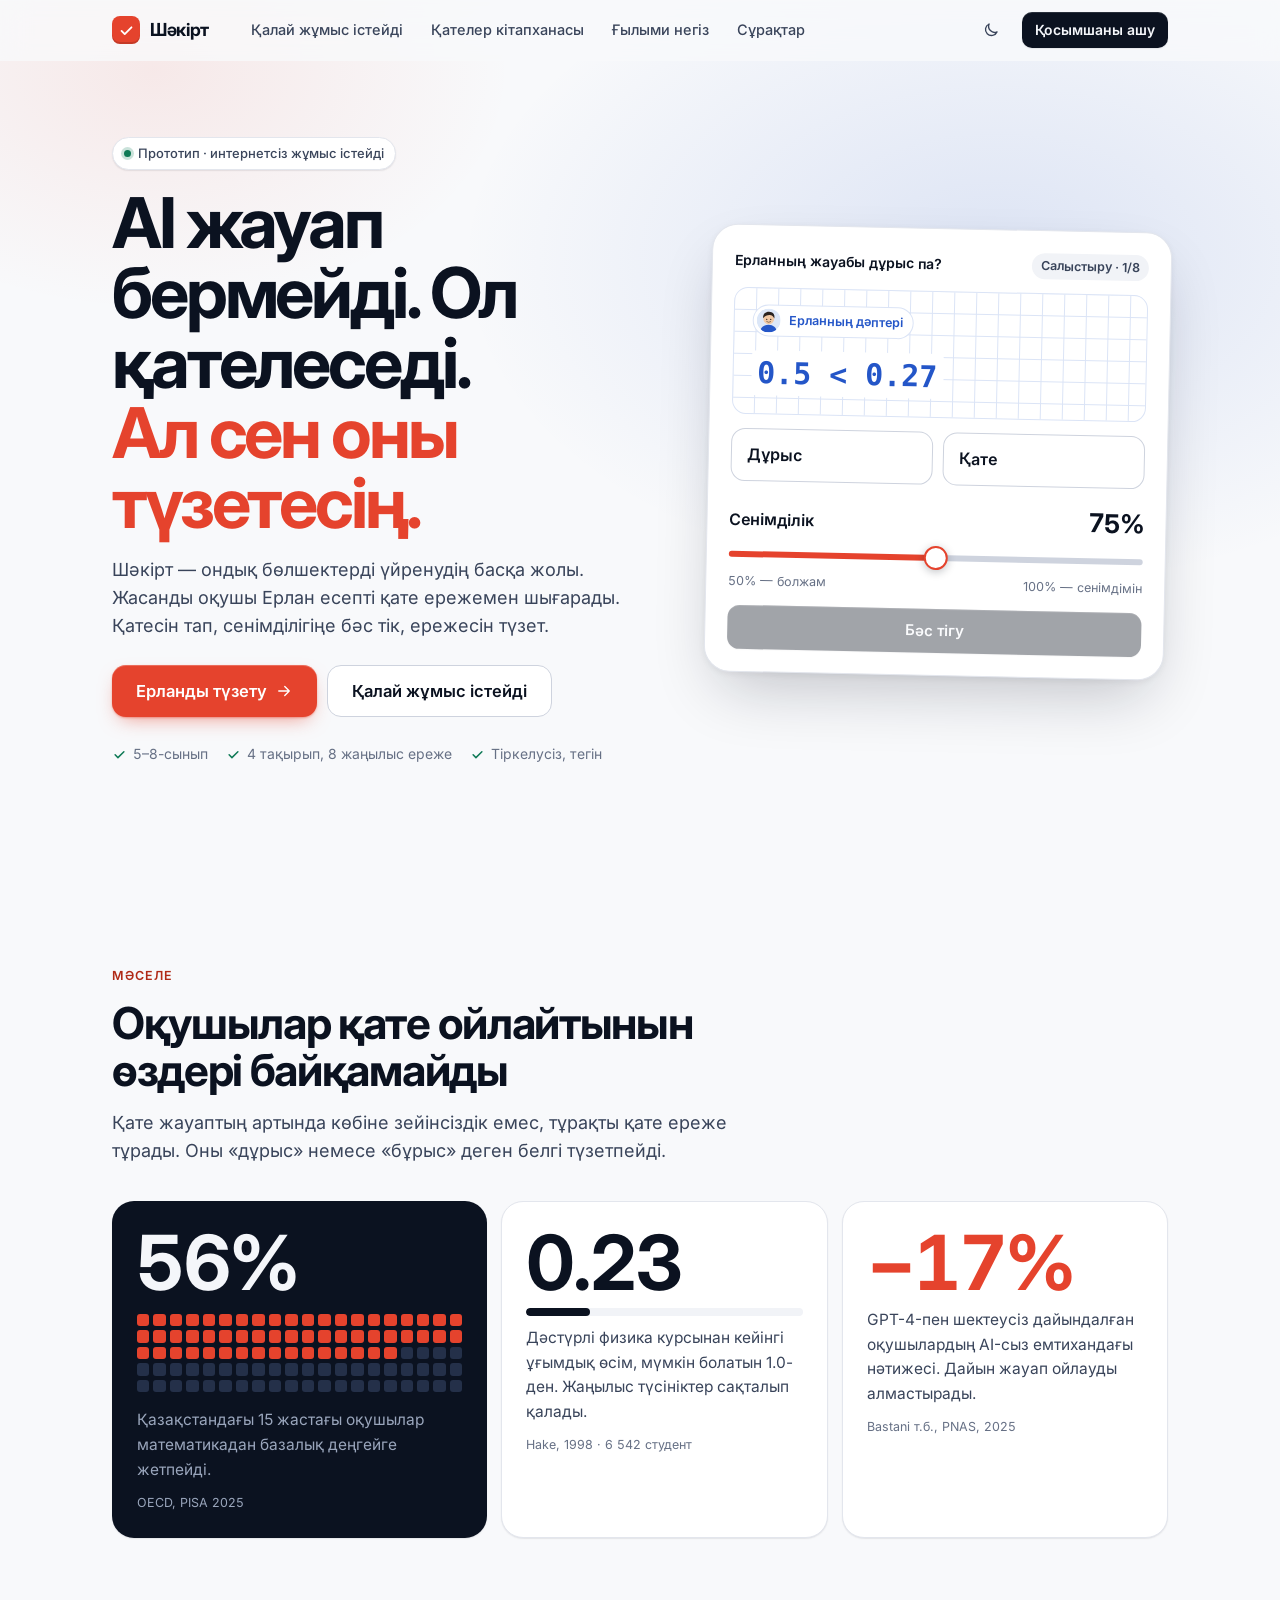
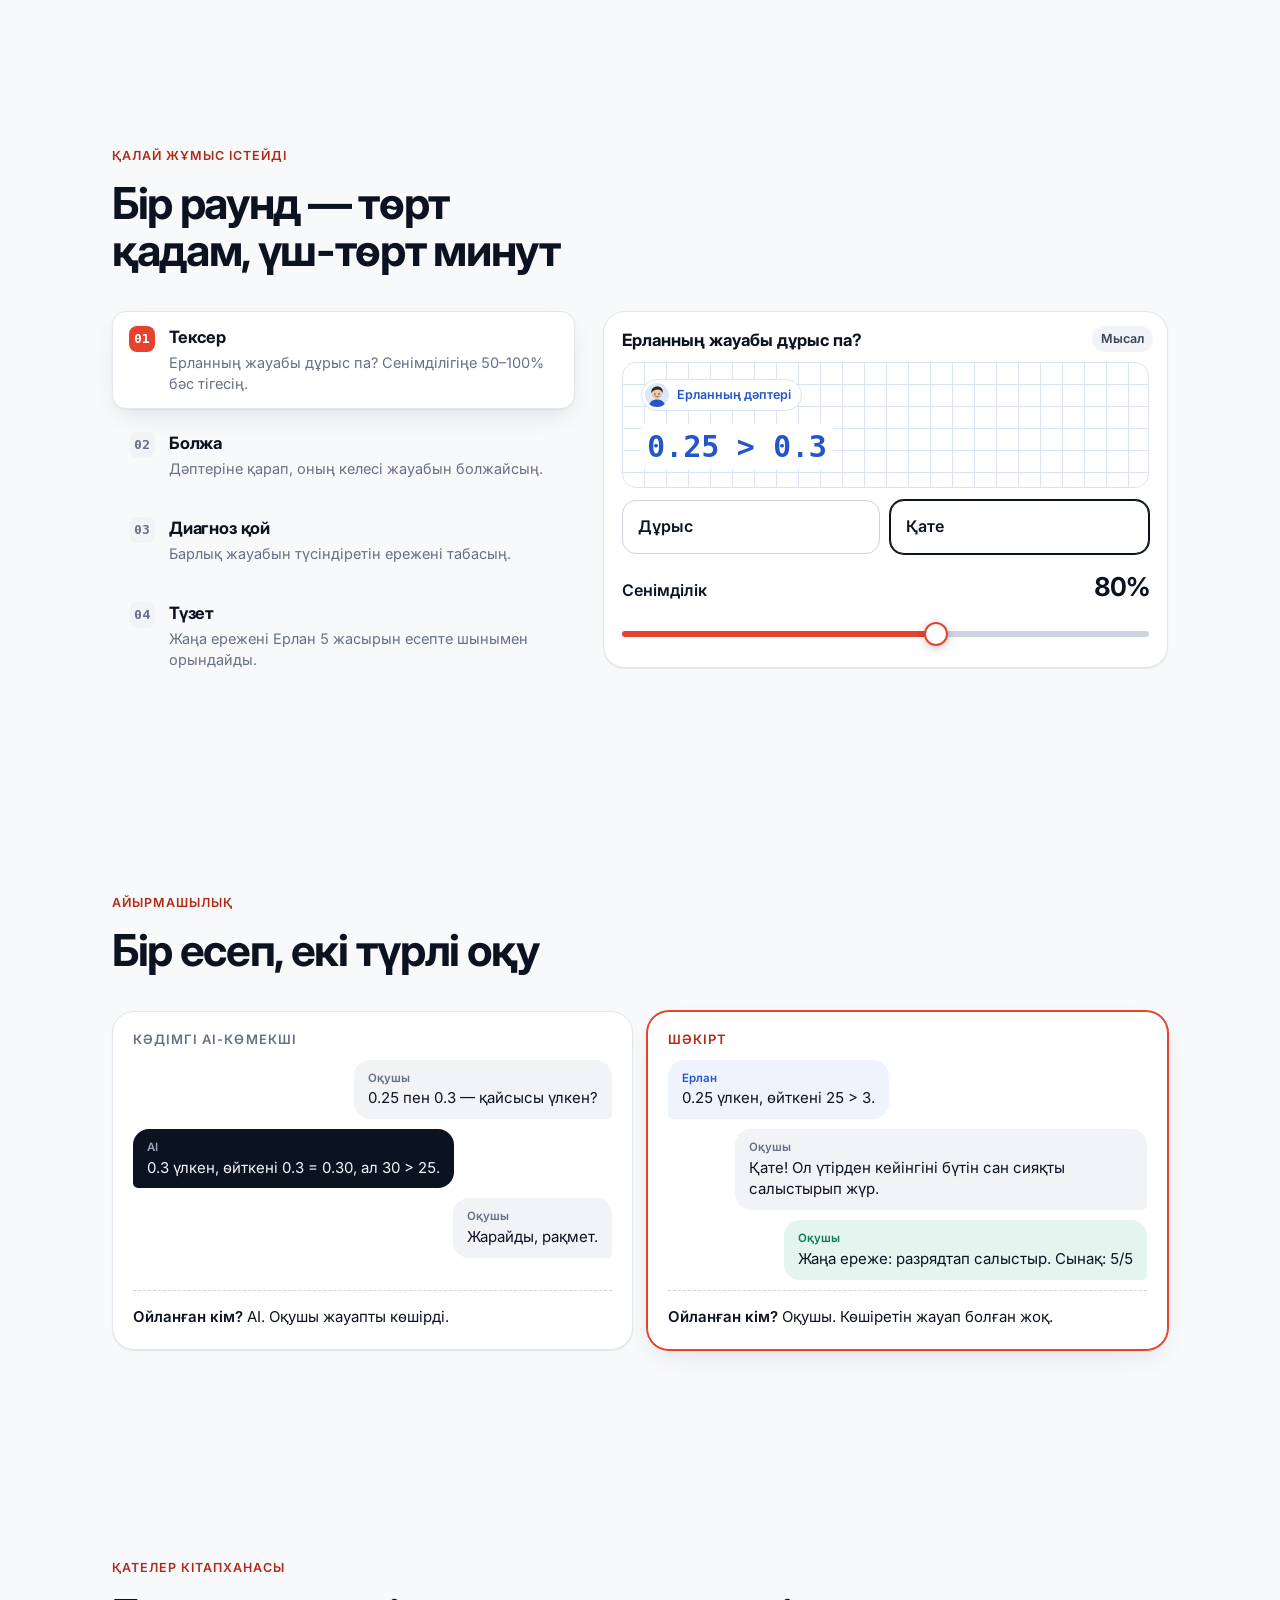
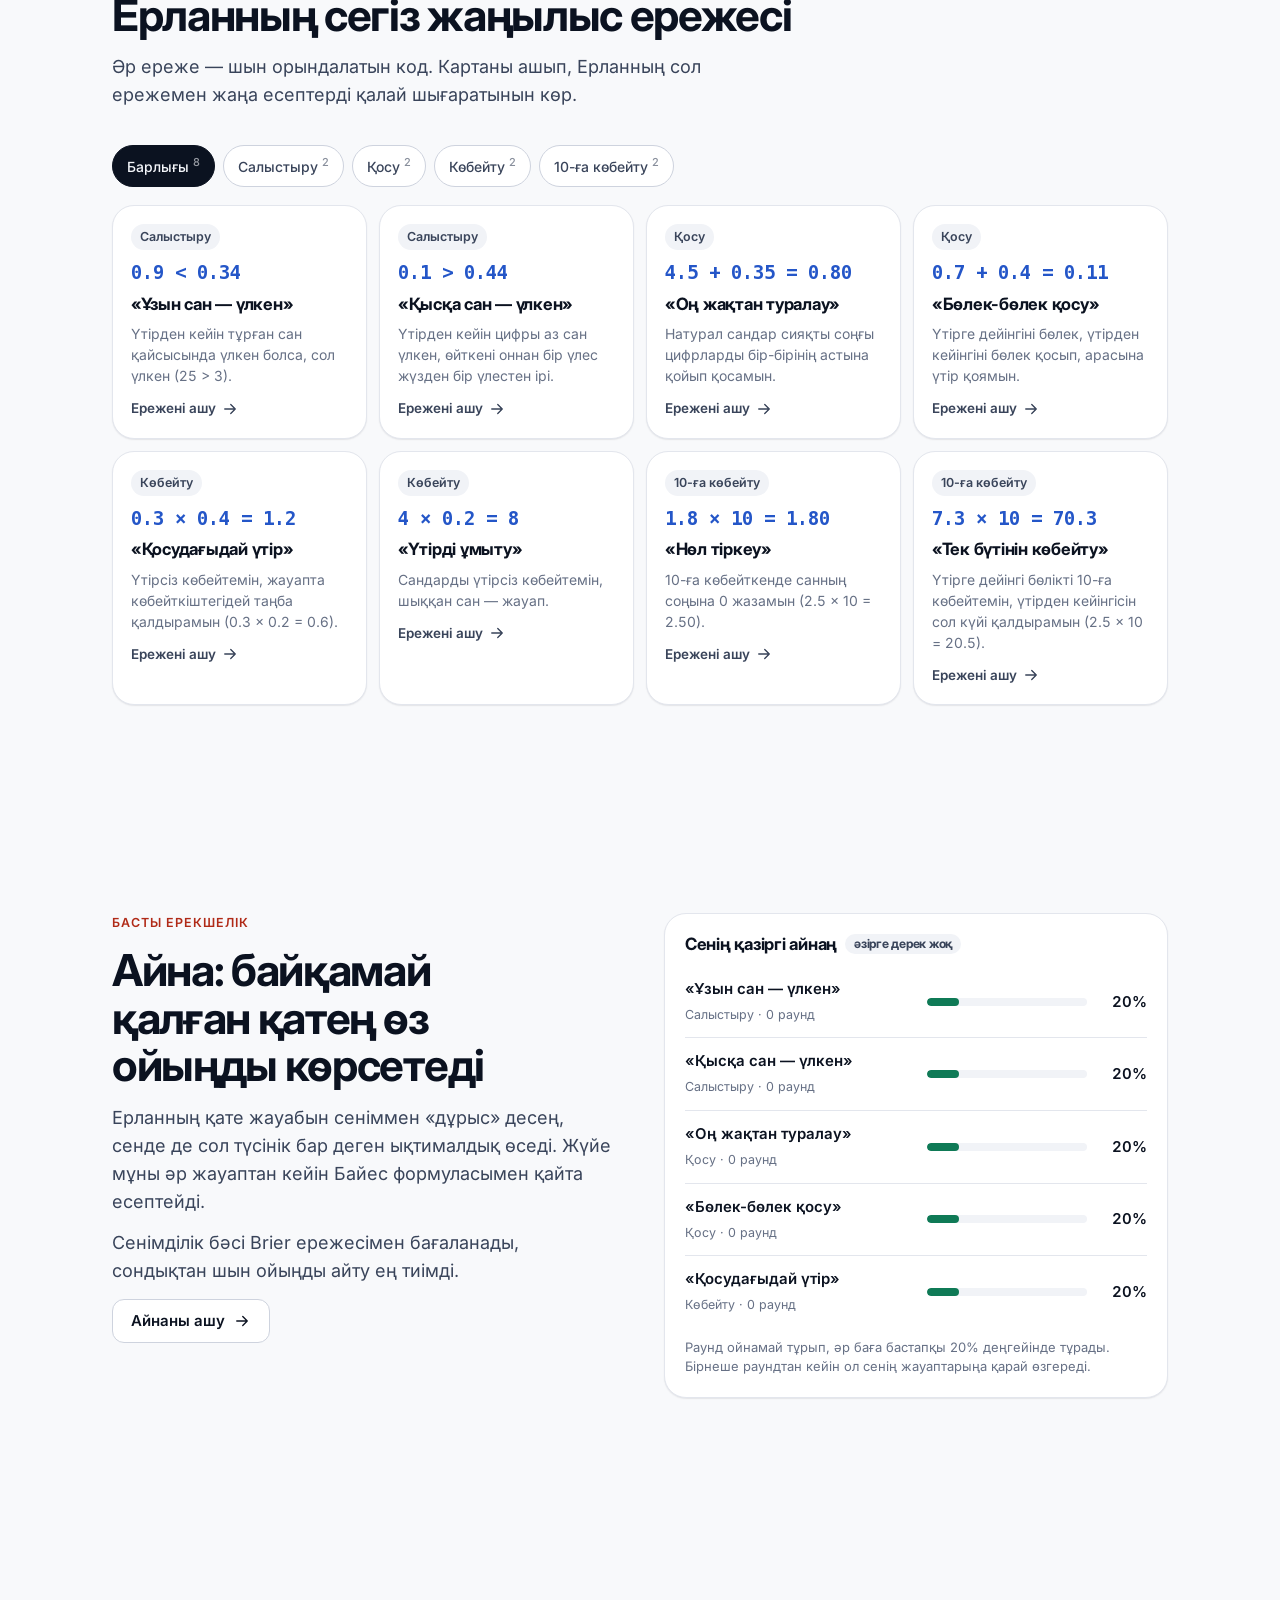
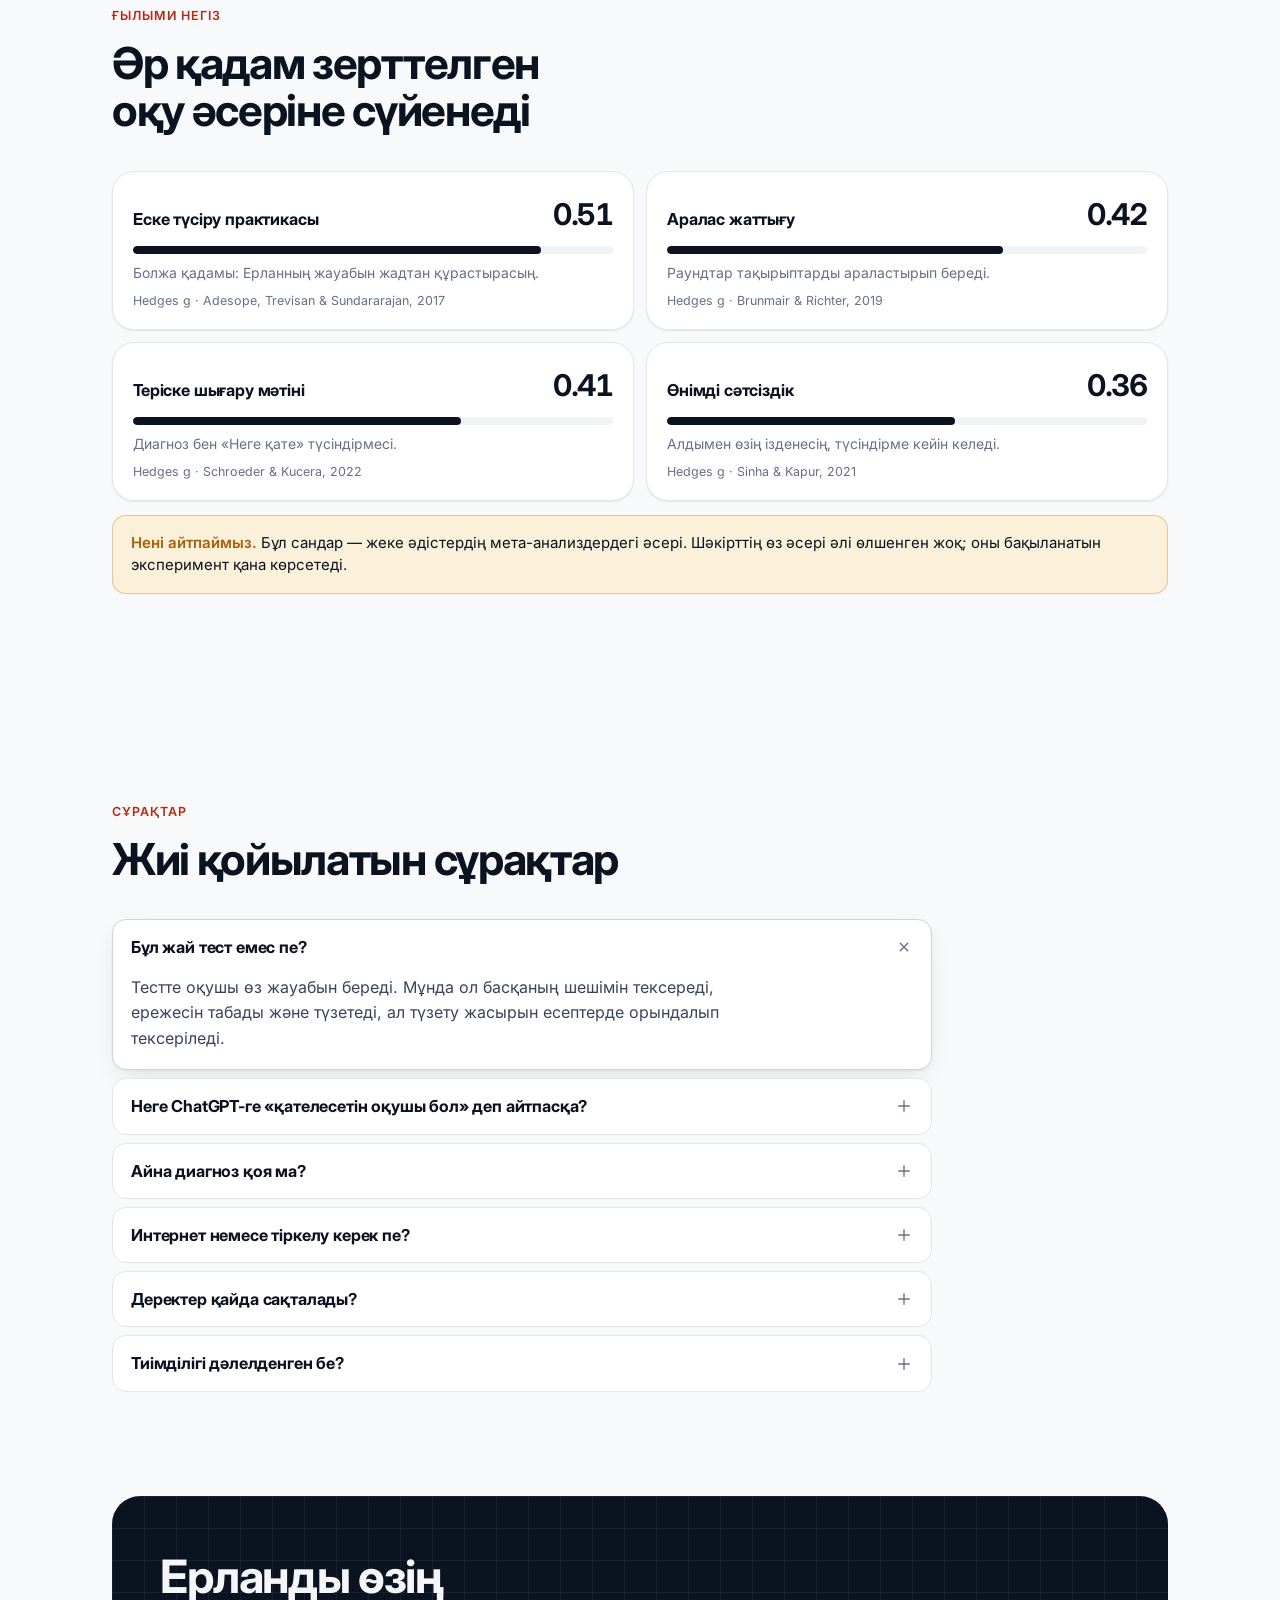
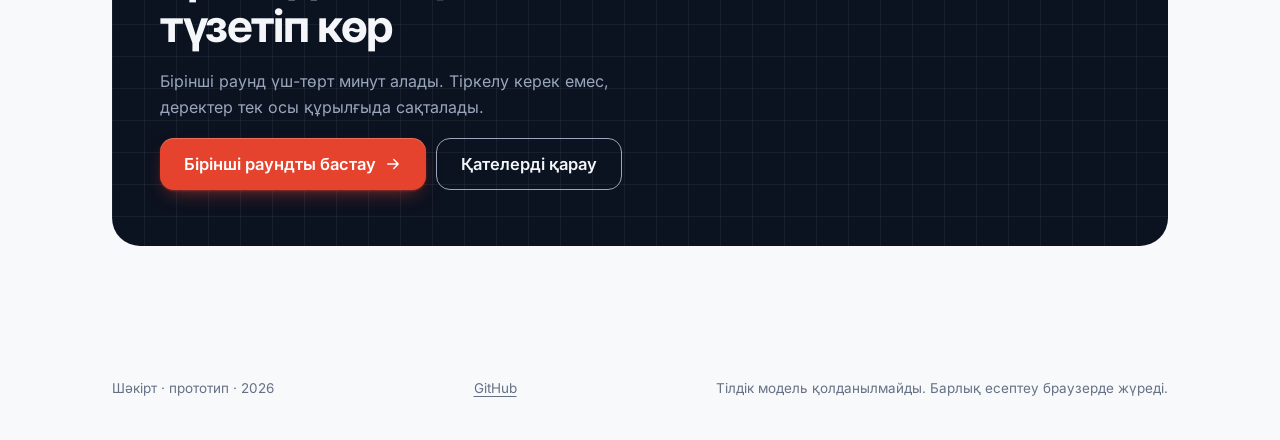
==== commit 61ae97b0: "Презентацияны репозиторийден алып тастау Co-Authored-By: Claude Opus 5.5 <noreply@anthropic.com> Cla" ====
--- a/index.html
+++ b/index.html
@@ -471,7 +471,7 @@
    <div class="row"><a class="btn accent lg" href="#lesson" data-go="lesson">Бірінші раундты бастау<svg class="ic arrow"><use href="#i-arrow"/></svg></a><a class="btn ghost lg" href="#library">Қателерді қарау</a></div>
   </div></div>
  </section>
- <footer><div class="wrap"><span>Шәкірт · прототип · 2026</span><span class="row" style="gap:18px"><a href="pitch/" style="text-decoration:underline;text-underline-offset:3px">Питч-презентация</a><a href="https://github.com/yersultan2000/shakirt" style="text-decoration:underline;text-underline-offset:3px">GitHub</a></span><span>Тілдік модель қолданылмайды. Барлық есептеу браузерде жүреді.</span></div></footer>
+ <footer><div class="wrap"><span>Шәкірт · прототип · 2026</span><span class="row" style="gap:18px"><a href="https://github.com/yersultan2000/shakirt" style="text-decoration:underline;text-underline-offset:3px">GitHub</a></span><span>Тілдік модель қолданылмайды. Барлық есептеу браузерде жүреді.</span></div></footer>
 </main>
 
 <main id="app" class="only-app"><div class="wrap"><div id="screen"></div></div></main>
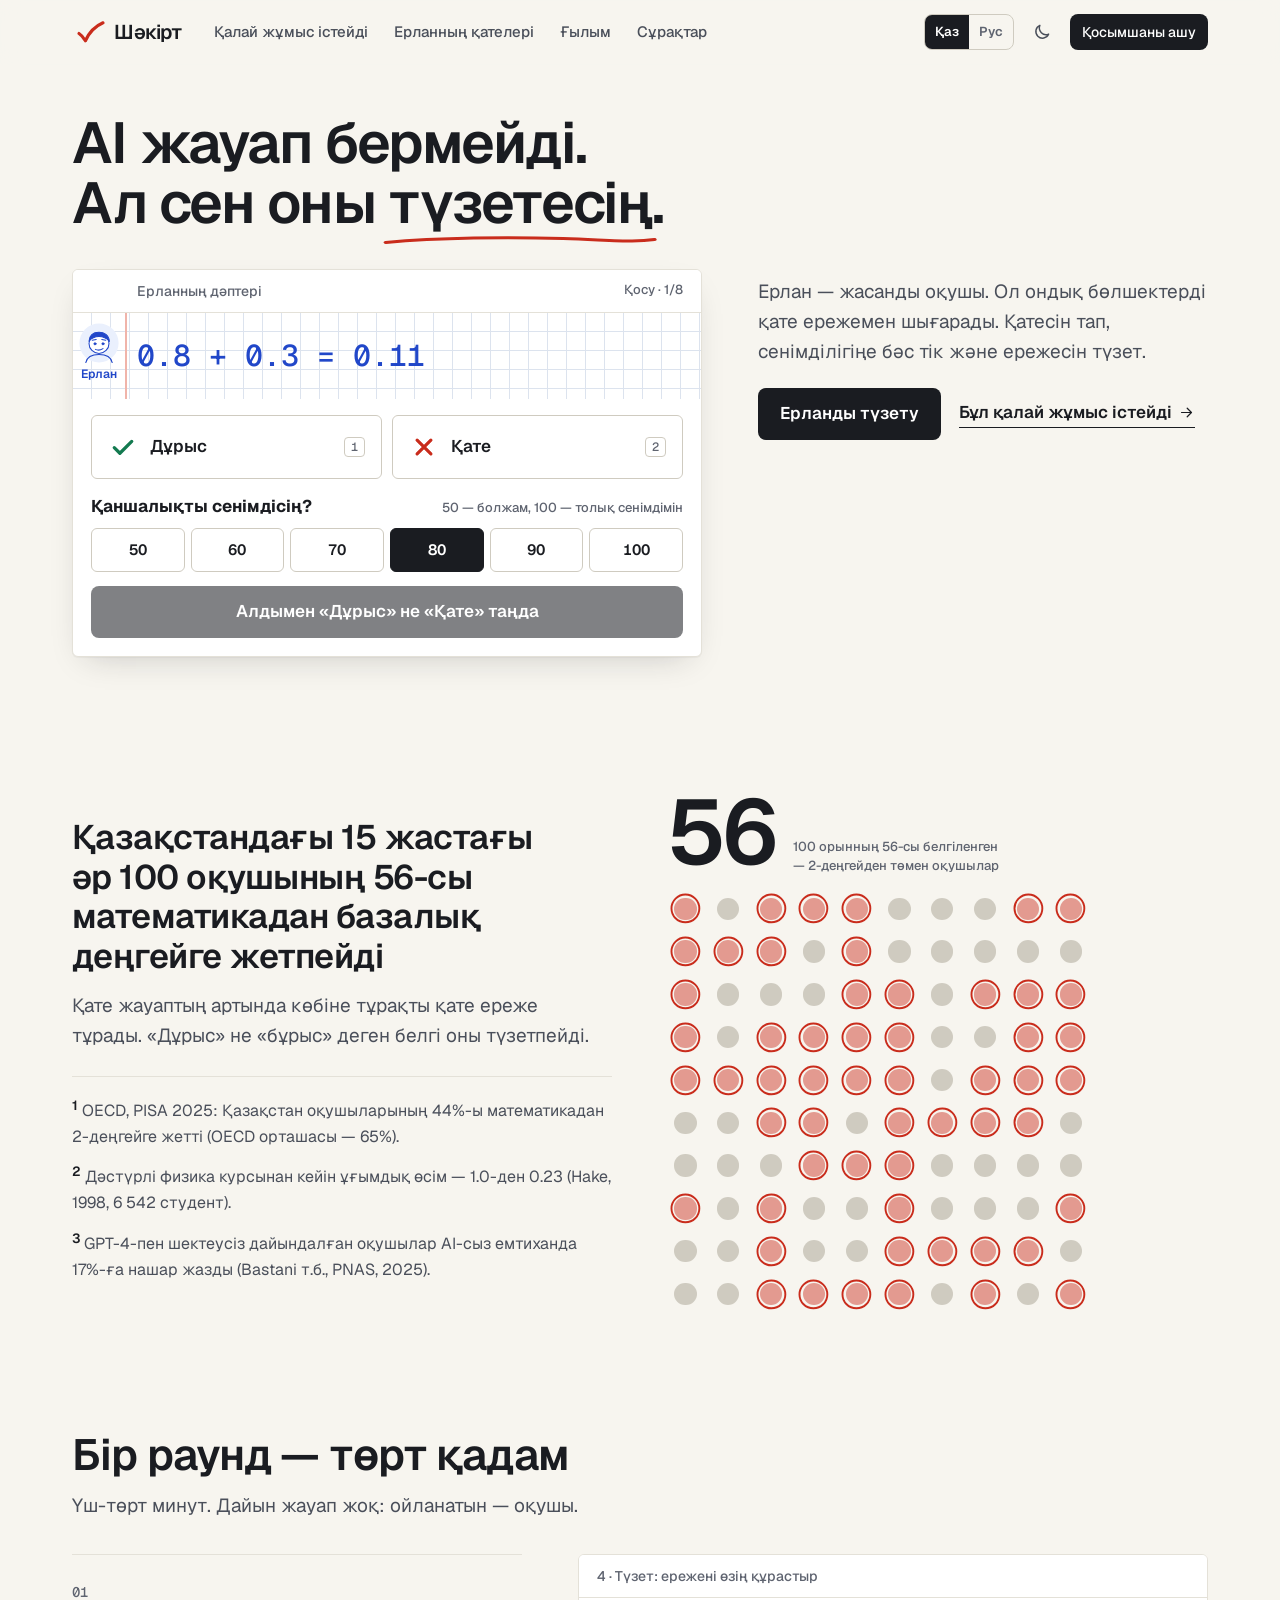
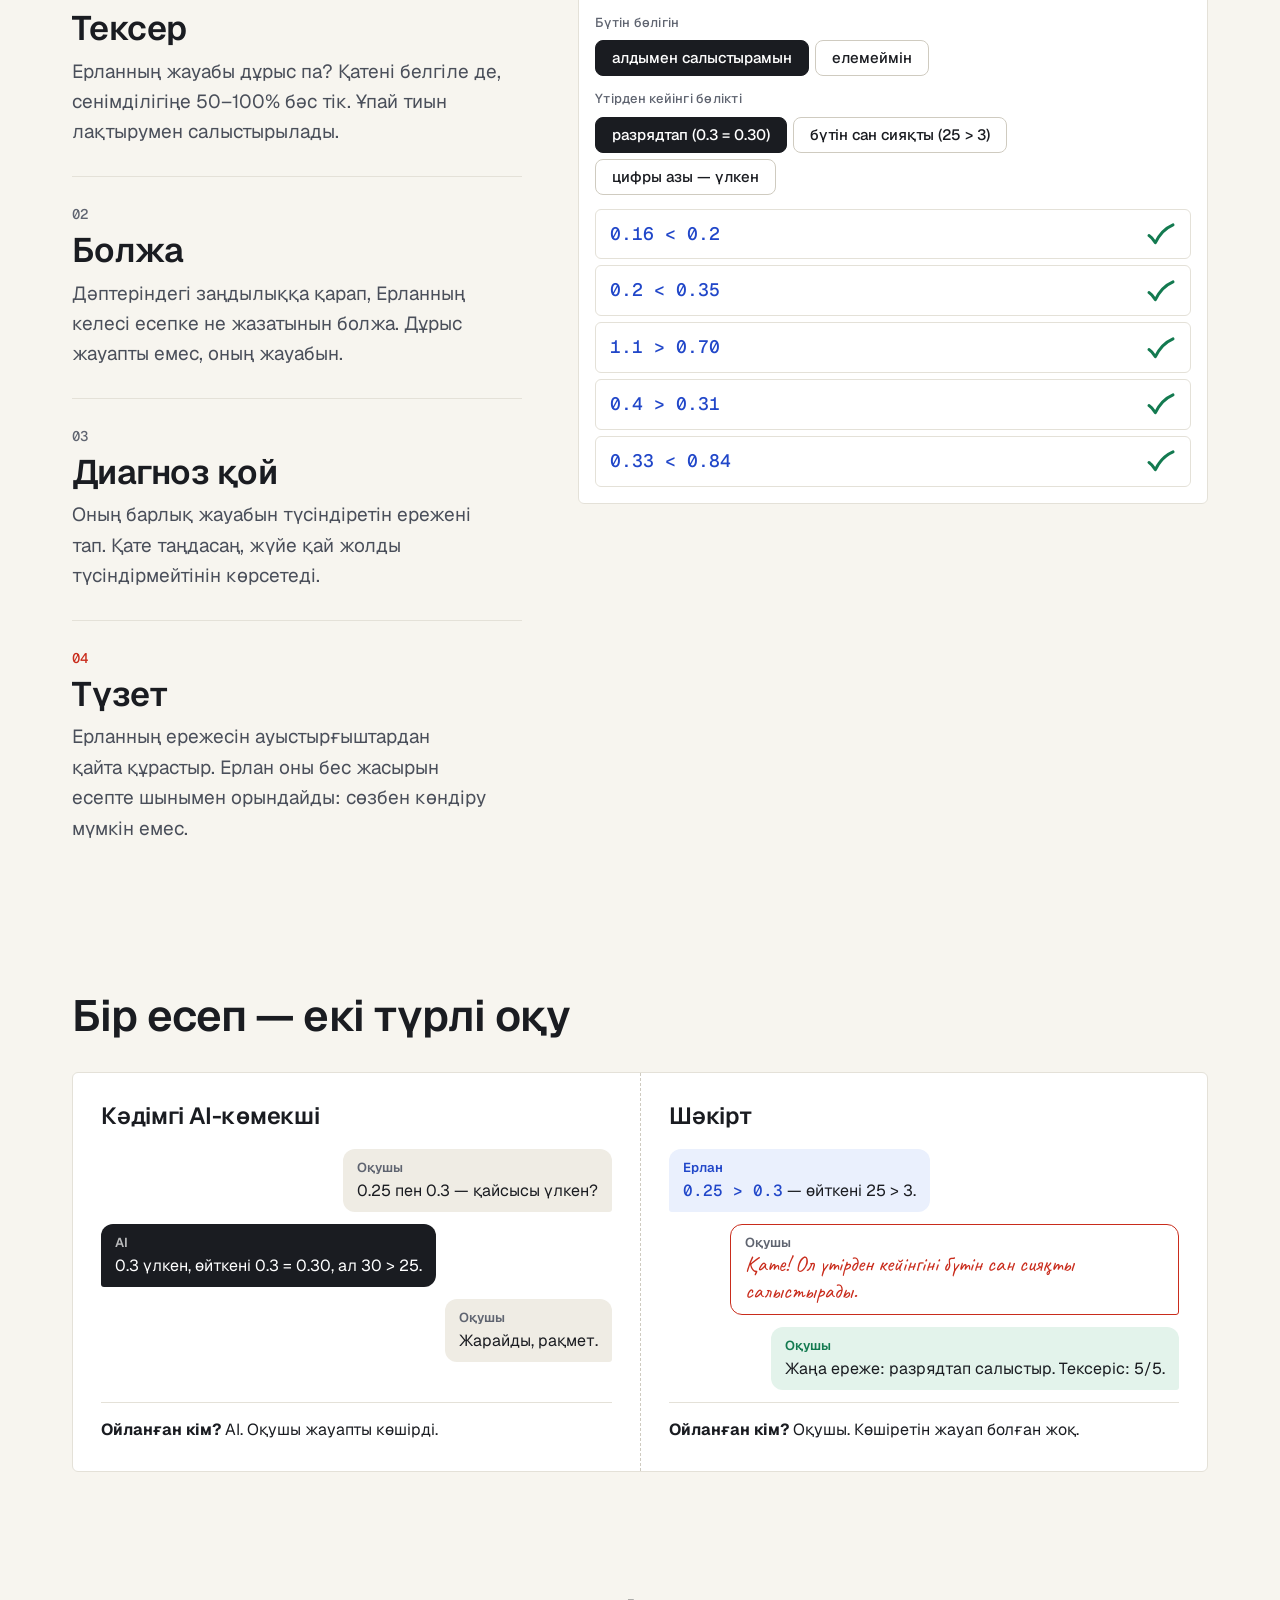
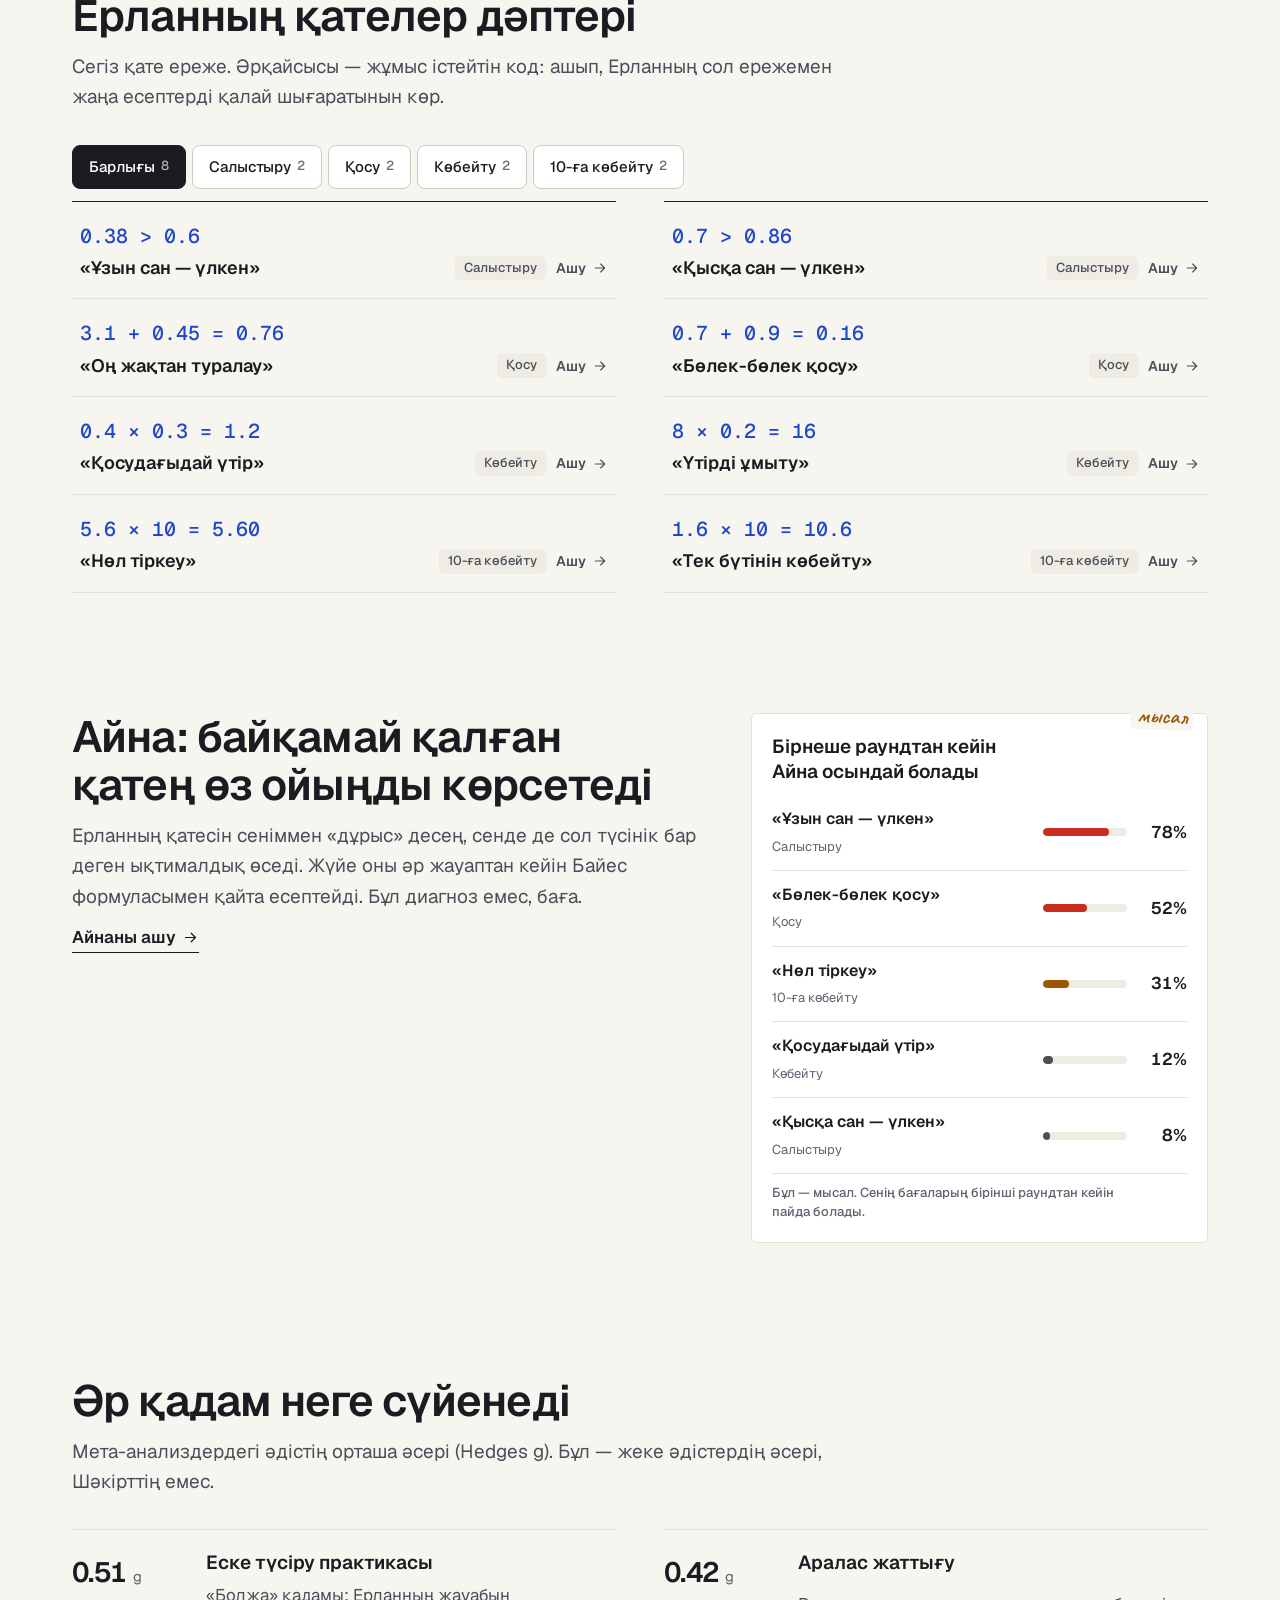
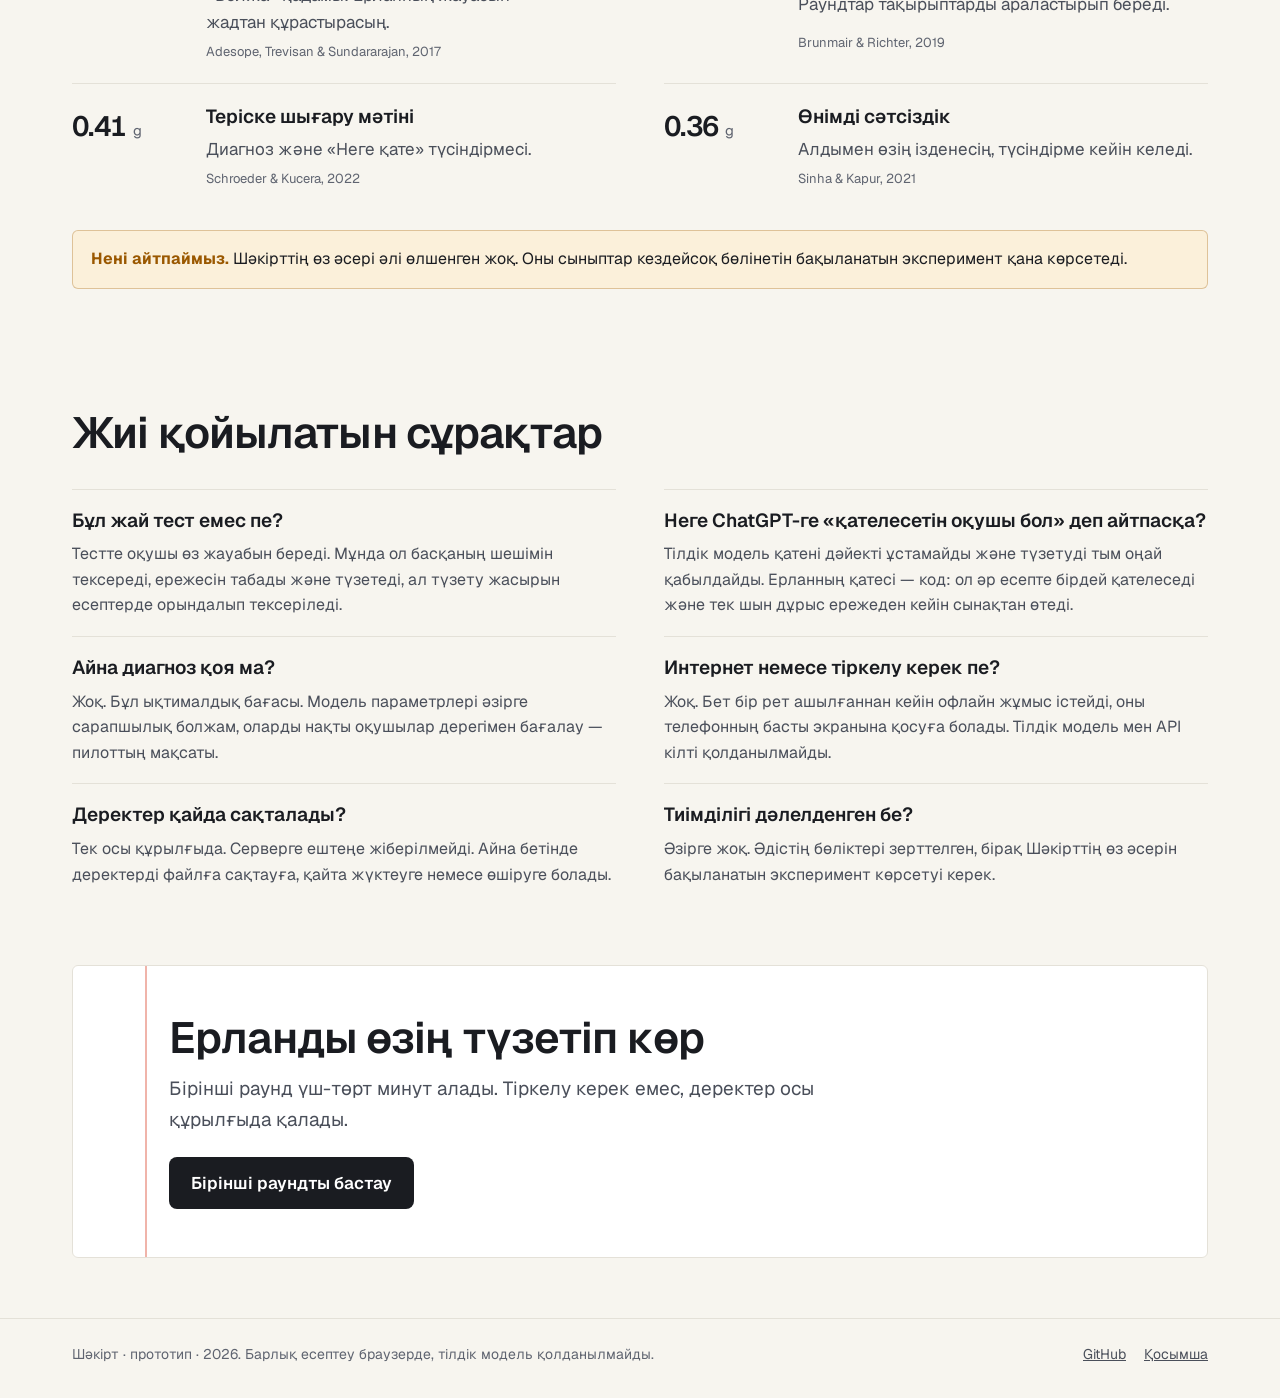
==== commit 792ac1ba: "Редизайн: «тексерілген дәптер», ереже құрастырғыш, орыс тілі, офлайн UX/UI аудиті бойынша: Geist/Gei" ====
--- a/index.html
+++ b/index.html
@@ -3,907 +3,1280 @@
 <head>
 <meta charset="utf-8">
 <meta name="viewport" content="width=device-width, initial-scale=1, viewport-fit=cover">
-<meta name="description" content="Шәкірт — қатесі бар жасанды оқушыны түзету арқылы ондық бөлшектерді үйренетін веб-қосымша. Интернетсіз жұмыс істейді.">
-<meta name="theme-color" content="#0B1220">
 <title>Шәкірт — қатені түзетіп үйрен</title>
-<link rel="icon" href="data:image/svg+xml,%3Csvg xmlns='http://www.w3.org/2000/svg' viewBox='0 0 32 32'%3E%3Crect width='32' height='32' rx='8' fill='%23E5432D'/%3E%3Cpath d='M8 17l5 5 11-12' fill='none' stroke='white' stroke-width='3.4' stroke-linecap='round' stroke-linejoin='round'/%3E%3C/svg%3E">
+<meta name="description" content="Шәкірт — қатесі бар жасанды оқушыны түзету арқылы ондық бөлшектерді үйренетін веб-қосымша. Интернетсіз, тіркелусіз.">
+<meta name="theme-color" content="#F7F5EF" media="(prefers-color-scheme: light)">
+<meta name="theme-color" content="#111317" media="(prefers-color-scheme: dark)">
+<meta property="og:type" content="website"><meta property="og:url" content="https://yersultan2000.github.io/shakirt/">
+<meta property="og:title" content="Шәкірт — AI жауап бермейді. Ал сен оны түзетесің.">
+<meta property="og:description" content="Шәкірт — қатесі бар жасанды оқушыны түзету арқылы ондық бөлшектерді үйренетін веб-қосымша. Интернетсіз, тіркелусіз.">
+<meta property="og:image" content="https://yersultan2000.github.io/shakirt/og.png"><meta property="og:image:width" content="1200"><meta property="og:image:height" content="630">
+<meta name="twitter:card" content="summary_large_image">
+<link rel="manifest" href="manifest.webmanifest">
+<link rel="icon" href="icon.svg" type="image/svg+xml"><link rel="apple-touch-icon" href="icon-192.png">
+<link rel="preload" href="fonts/geist-latin.woff2" as="font" type="font/woff2" crossorigin>
+<link rel="preload" href="fonts/geist-cyrillic.woff2" as="font" type="font/woff2" crossorigin>
 <style>
-@font-face{font-family:'Inter';font-weight:400;font-style:normal;font-display:swap;src:url([data-uri]) format('woff2')}
-@font-face{font-family:'Inter';font-weight:500;font-style:normal;font-display:swap;src:url([data-uri]) format('woff2')}
-@font-face{font-family:'Inter';font-weight:600 700;font-style:normal;font-display:swap;src:url([data-uri]) format('woff2')}
-@font-face{font-family:'Inter Display';font-weight:600 800;font-style:normal;font-display:swap;src:url([data-uri]) format('woff2')}
-@font-face{font-family:'Shakirt Mono';font-weight:600 700;font-style:normal;font-display:swap;src:url([data-uri]) format('woff2')}
-@font-face{font-family:'Shakirt Mono';font-weight:400;font-style:normal;font-display:swap;src:url([data-uri]) format('woff2')}
-/* Шәкірт — design tokens.
-   Layout idea: a quiet, cool-neutral product surface; the only loud things are the red pen (accent)
-   and Erlan's blue notebook ink. Mobile-first, one 1120px column. */
+/* Шәкірт — «Тексерілген дәптер». Үш қол: графит (интерфейс, Geist), көк сия (Ерлан, Geist Mono),
+   қызыл қалам (оқушы, Caveat). Қызыл тек белгі мен құлаған тест үшін. Қағаз — карточка емес. */
+@font-face{font-family:Geist;font-style:normal;font-weight:100 900;font-display:swap;src:url(fonts/geist-latin.woff2) format("woff2");unicode-range:U+0000-00FF,U+0131,U+0152-0153,U+02BB-02BC,U+02C6,U+02DA,U+02DC,U+0304,U+0308,U+0329,U+2000-206F,U+20AC,U+2122,U+2191,U+2193,U+2212,U+2215,U+FEFF,U+FFFD}
+@font-face{font-family:Geist;font-style:normal;font-weight:100 900;font-display:swap;src:url(fonts/geist-cyrillic.woff2) format("woff2");unicode-range:U+0301,U+0400-045F,U+0490-0491,U+04B0-04B1,U+2116}
+@font-face{font-family:Geist;font-style:normal;font-weight:100 900;font-display:swap;src:url(fonts/geist-cyrillic-ext.woff2) format("woff2");unicode-range:U+0460-052F,U+1C80-1C8A,U+20B4,U+2DE0-2DFF,U+A640-A69F,U+FE2E-FE2F}
+@font-face{font-family:"Geist Mono";font-style:normal;font-weight:100 900;font-display:swap;src:url(fonts/geist-mono-latin.woff2) format("woff2");unicode-range:U+0000-00FF,U+2000-206F,U+2212,U+2215,U+00D7}
+@font-face{font-family:"Geist Mono";font-style:normal;font-weight:100 900;font-display:swap;src:url(fonts/geist-mono-cyrillic.woff2) format("woff2");unicode-range:U+0301,U+0400-045F,U+0490-0491,U+04B0-04B1,U+2116}
+@font-face{font-family:"Geist Mono";font-style:normal;font-weight:100 900;font-display:swap;src:url(fonts/geist-mono-cyrillic-ext.woff2) format("woff2");unicode-range:U+0460-052F,U+1C80-1C8A,U+20B4,U+2DE0-2DFF,U+A640-A69F,U+FE2E-FE2F}
+@font-face{font-family:Caveat;font-style:normal;font-weight:400 700;font-display:swap;src:url(fonts/caveat-latin.woff2) format("woff2");unicode-range:U+0000-00FF,U+2000-206F,U+2713}
+@font-face{font-family:Caveat;font-style:normal;font-weight:400 700;font-display:swap;src:url(fonts/caveat-cyrillic.woff2) format("woff2");unicode-range:U+0301,U+0400-045F,U+0490-0491,U+04B0-04B1,U+2116}
+@font-face{font-family:Caveat;font-style:normal;font-weight:400 700;font-display:swap;src:url(fonts/caveat-cyrillic-ext.woff2) format("woff2");unicode-range:U+0460-052F,U+1C80-1C8A,U+20B4,U+2DE0-2DFF,U+A640-A69F,U+FE2E-FE2F}
+
 :root{
-  --bg:#F8F9FB; --surface:#FFFFFF; --surface-2:#F1F3F7; --ink:#0B1220; --ink-2:#39445A; --mute:#667085;
-  --line:#E3E6ED; --line-2:#CED3DE; --accent:#E5432D; --accent-ink:#B02A17; --accent-soft:#FDECE8;
-  --note:#2456C8; --note-soft:#EEF3FE; --grid:#DBE4F6; --ok:#0F7A56; --ok-soft:#E3F5EE; --warn:#A85F08; --warn-soft:#FBF0DA;
-  --inv:#0B1220; --inv-ink:#F4F6FA; --inv-mute:#9AA6BC; --inv-line:#243049;
-  --sh-1:0 1px 2px rgba(11,18,32,.06),0 1px 1px rgba(11,18,32,.03);
-  --sh-2:0 1px 2px rgba(11,18,32,.05),0 10px 28px -8px rgba(11,18,32,.12);
-  --sh-3:0 2px 6px rgba(11,18,32,.06),0 28px 64px -16px rgba(11,18,32,.24);
-  --r-s:10px; --r-m:14px; --r-l:22px;
-  --f-display:"Inter Display","Inter",ui-sans-serif,system-ui,-apple-system,"Segoe UI",Roboto,Arial,sans-serif;
-  --f-body:"Inter",ui-sans-serif,system-ui,-apple-system,"Segoe UI",Roboto,Arial,sans-serif;
-  --f-mono:"Shakirt Mono",ui-monospace,"SF Mono",Menlo,Consolas,"DejaVu Sans Mono",monospace;
-  --ease:cubic-bezier(.2,.7,.2,1);
+  --paper:#F7F5EF; --sheet:#FFFFFF; --graphite:#1A1C21; --graphite-2:#4A4F5A; --muted:#5F6470; --hair:#E4E1D8; --hair-2:#CFCBC0;
+  --grid:#DCE3EE; --margin:#F0B4AA; --ink:#2147C9; --ink-soft:#EAF0FD; --pen:#C92C1C; --pen-soft:#FCE9E6;
+  --tick:#137A50; --tick-soft:#E3F3EB; --amber:#9A5800; --amber-soft:#FBF0DA; --on-graphite:#FFFFFF; --wash:#EFECE4;
+  --sh:0 1px 1px rgba(26,28,33,.04),0 12px 32px -14px rgba(26,28,33,.22);
+  --f-ui:Geist,"Golos Text",ui-sans-serif,system-ui,-apple-system,"Segoe UI",Roboto,Arial,sans-serif;
+  --f-ink:"Geist Mono",ui-monospace,"SF Mono",Menlo,Consolas,monospace;
+  --f-pen:Caveat,"Segoe Print","Comic Sans MS",cursive;
+  --dur-1:120ms; --dur-2:200ms; --dur-3:320ms; --dur-pen:600ms; --ease-out:cubic-bezier(.2,.8,.2,1); --ease-move:cubic-bezier(.4,0,.2,1);
+  --sq:19px; --r:6px; --wrap:1200px;
   color-scheme:light;
 }
 @media (prefers-color-scheme:dark){:root:not([data-theme="light"]){
-  --bg:#080C15; --surface:#0F1624; --surface-2:#161F31; --ink:#F2F4F8; --ink-2:#BCC4D2; --mute:#8892A6;
-  --line:#1F2A40; --line-2:#2E3B57; --accent:#FF6A52; --accent-ink:#FF9A88; --accent-soft:#34161200;
-  --accent-soft:#2E1512; --note:#8DB0FF; --note-soft:#14203A; --grid:#1D2A47; --ok:#3FCF9A; --ok-soft:#0E2A22; --warn:#F0B454; --warn-soft:#2C210C;
-  --inv:#F2F4F8; --inv-ink:#0B1220; --inv-mute:#566176; --inv-line:#D5DAE4;
-  --sh-1:0 1px 2px rgba(0,0,0,.4); --sh-2:0 1px 2px rgba(0,0,0,.4),0 12px 30px -8px rgba(0,0,0,.55); --sh-3:0 2px 6px rgba(0,0,0,.4),0 30px 70px -16px rgba(0,0,0,.7);
-  color-scheme:dark;
-}}
+  --paper:#111317; --sheet:#181B21; --graphite:#ECEDEF; --graphite-2:#B9BDC6; --muted:#9A9FAA; --hair:#262A32; --hair-2:#353A44;
+  --grid:#232A36; --margin:#5A2A25; --ink:#8FB0FF; --ink-soft:#172240; --pen:#FF6B57; --pen-soft:#2E1512;
+  --tick:#4FD69C; --tick-soft:#0F2A20; --amber:#F0B454; --amber-soft:#2C210C; --on-graphite:#111317; --wash:#1D2027;
+  --sh:0 1px 1px rgba(0,0,0,.3),0 14px 34px -14px rgba(0,0,0,.6); color-scheme:dark}}
 :root[data-theme="dark"]{
-  --bg:#080C15; --surface:#0F1624; --surface-2:#161F31; --ink:#F2F4F8; --ink-2:#BCC4D2; --mute:#8892A6;
-  --line:#1F2A40; --line-2:#2E3B57; --accent:#FF6A52; --accent-ink:#FF9A88; --accent-soft:#2E1512;
-  --note:#8DB0FF; --note-soft:#14203A; --grid:#1D2A47; --ok:#3FCF9A; --ok-soft:#0E2A22; --warn:#F0B454; --warn-soft:#2C210C;
-  --inv:#F2F4F8; --inv-ink:#0B1220; --inv-mute:#566176; --inv-line:#D5DAE4;
-  --sh-1:0 1px 2px rgba(0,0,0,.4); --sh-2:0 1px 2px rgba(0,0,0,.4),0 12px 30px -8px rgba(0,0,0,.55); --sh-3:0 2px 6px rgba(0,0,0,.4),0 30px 70px -16px rgba(0,0,0,.7);
-  color-scheme:dark;
-}
+  --paper:#111317; --sheet:#181B21; --graphite:#ECEDEF; --graphite-2:#B9BDC6; --muted:#9A9FAA; --hair:#262A32; --hair-2:#353A44;
+  --grid:#232A36; --margin:#5A2A25; --ink:#8FB0FF; --ink-soft:#172240; --pen:#FF6B57; --pen-soft:#2E1512;
+  --tick:#4FD69C; --tick-soft:#0F2A20; --amber:#F0B454; --amber-soft:#2C210C; --on-graphite:#111317; --wash:#1D2027;
+  --sh:0 1px 1px rgba(0,0,0,.3),0 14px 34px -14px rgba(0,0,0,.6); color-scheme:dark}
+
+/* ---------- base & type scale (base 16, ×1.25) ---------- */
 *,*::before,*::after{box-sizing:border-box}
-html{height:100%;scroll-behavior:smooth;-webkit-text-size-adjust:100%}
-body{margin:0;min-height:100%;background:var(--bg);color:var(--ink);font:400 16px/1.6 var(--f-body);-webkit-font-smoothing:antialiased;text-rendering:optimizeLegibility;overflow-x:hidden}
-h1,h2,h3,h4,p,ul,ol,figure{margin:0}
+html{-webkit-text-size-adjust:100%;scroll-padding-top:72px}
+body{margin:0;background:var(--paper);color:var(--graphite);font:400 clamp(16px,.9vw + 9px,17px)/1.6 var(--f-ui);-webkit-font-smoothing:antialiased;text-rendering:optimizeLegibility;overflow-x:hidden;transition:background-color 150ms,color 150ms}
+h1,h2,h3,h4,h5,p,ul,ol,dl,dd,figure{margin:0}
 ul,ol{padding:0;list-style:none}
-button{font:inherit;color:inherit;cursor:pointer;background:none;border:0;padding:0;text-align:inherit}
-a{color:inherit;text-decoration:none}
-img,svg{max-width:100%;display:block}
-:focus-visible{outline:2px solid var(--accent);outline-offset:2px;border-radius:6px}
-h1,h2,h3{font-family:var(--f-display);letter-spacing:-.03em;line-height:1.08;text-wrap:balance;font-weight:700}
-.mono{font-family:var(--f-mono);font-variant-numeric:tabular-nums}
-.num{font-family:var(--f-display);font-weight:700;letter-spacing:-.04em;font-variant-numeric:tabular-nums}
-.wrap{width:100%;max-width:1120px;margin-inline:auto;padding-inline:20px}
-.ic{width:18px;height:18px;flex:none;stroke:currentColor;fill:none;stroke-width:1.8;stroke-linecap:round;stroke-linejoin:round}
+button{font:inherit;color:inherit;background:none;border:0;padding:0;cursor:pointer;text-align:inherit}
+a{color:inherit}
+img,svg{display:block;max-width:100%}
 [hidden]{display:none!important}
+h1,h2,h3,h4{font-weight:600;text-wrap:balance}
+.d-display{font-size:clamp(40px,3.4vw + 14px,64px);line-height:1.04;letter-spacing:-.025em}
+.d-h1{font-size:clamp(32px,2vw + 18px,48px);line-height:1.1;letter-spacing:-.02em}
+.d-h2{font-size:clamp(26px,1.25vw + 18px,36px);line-height:1.17;letter-spacing:-.015em}
+.d-h3{font-size:clamp(20px,.5vw + 17px,24px);line-height:1.28;letter-spacing:-.01em}
+.d-h4{font-size:clamp(17px,.25vw + 16px,19px);line-height:1.35}
+.d-label{font-size:13px;line-height:1.4;font-weight:500;letter-spacing:.02em;color:var(--muted)}
+.lead{font-size:clamp(18px,.25vw + 17px,19px);line-height:1.6;color:var(--graphite-2);max-width:62ch;text-wrap:pretty}
+p{text-wrap:pretty}
+.small{font-size:14px;line-height:1.5}
+.cap{font-size:13px;line-height:1.45;font-weight:500;color:var(--muted)}
+.ink{font-family:var(--f-ink);font-weight:500;font-variant-numeric:tabular-nums;color:var(--ink)}
+.pen{font-family:var(--f-pen);font-weight:600;color:var(--pen);line-height:1.1}
+.num{font-weight:600;letter-spacing:-.03em;font-variant-numeric:tabular-nums;line-height:.95}
+.wrap{width:100%;max-width:var(--wrap);margin-inline:auto;padding-inline:20px}
+.ic{width:20px;height:20px;flex:none;stroke:currentColor;fill:none;stroke-width:1.75;stroke-linecap:round;stroke-linejoin:round}
+:focus-visible{outline:2px solid var(--ink);outline-offset:2px;border-radius:4px}
+.skip{position:absolute;left:12px;top:-60px;z-index:100;background:var(--graphite);color:var(--on-graphite);padding:10px 14px;border-radius:var(--r);text-decoration:none;font-weight:600}
+.skip:focus{top:12px}
+.sr{position:absolute;width:1px;height:1px;overflow:hidden;clip:rect(0 0 0 0);white-space:nowrap}
+
+/* ---------- paper & sheets ---------- */
+.gridpaper{background-color:var(--sheet);background-image:linear-gradient(var(--grid) 1px,transparent 1px),linear-gradient(90deg,var(--grid) 1px,transparent 1px);background-size:var(--sq) var(--sq);background-position:-1px -1px}
+.sheet{position:relative;background:var(--sheet);border:1px solid var(--hair);border-radius:var(--r)}
+.sheet.lifted{box-shadow:var(--sh)}
+.margin{position:relative;padding-left:56px}
+.margin::before{content:"";position:absolute;top:0;bottom:0;left:44px;width:1.5px;background:var(--margin)}
+.rule{height:1px;background:var(--hair);border:0;margin:0}
+
+/* ---------- buttons & links ---------- */
+.btn{display:inline-flex;align-items:center;justify-content:center;gap:8px;height:44px;padding:0 18px;border-radius:8px;font-weight:600;font-size:15px;line-height:1;white-space:nowrap;text-decoration:none;user-select:none;transition:transform var(--dur-1) var(--ease-out),background-color var(--dur-2),opacity var(--dur-2)}
+.btn:active{transform:scale(.97)}
+.btn.primary{background:var(--graphite);color:var(--on-graphite)}
+.btn.primary:hover{background:color-mix(in srgb,var(--graphite) 86%,var(--paper))}
+.btn.lg{height:52px;padding:0 22px;font-size:17px}
+.btn.sm{height:36px;padding:0 12px;font-size:14px;font-weight:500}
+.btn.quiet{background:var(--wash);color:var(--graphite)}
+.btn.quiet:hover{background:color-mix(in srgb,var(--wash) 80%,var(--graphite) 8%)}
+.btn[aria-disabled="true"]{opacity:.55}
+.link{justify-self:start;display:inline-flex;align-items:center;gap:6px;font-weight:600;text-decoration:none;background:linear-gradient(currentColor,currentColor) 0 100%/100% 1.5px no-repeat;padding-bottom:2px;transition:background-size var(--dur-2) var(--ease-out)}
+.link:hover{background-size:100% 3px}
+.link .ic{width:17px;height:17px;transition:transform 150ms var(--ease-out)}
+.link:hover .ic{transform:translateX(3px)}
+.iconbtn{width:44px;height:44px;border-radius:8px;display:grid;place-items:center;color:var(--graphite-2);transition:background-color var(--dur-2),color var(--dur-2)}
+.iconbtn:hover{background:var(--wash);color:var(--graphite)}
+.chip{min-height:44px;padding:0 16px;border-radius:8px;border:1px solid var(--hair-2);background:var(--sheet);font-weight:500;font-size:15px;display:inline-flex;align-items:center;gap:6px;transition:border-color var(--dur-2),background-color var(--dur-2),color var(--dur-2)}
+.chip:hover{border-color:var(--graphite-2)}
+.chip[aria-pressed="true"]{background:var(--graphite);color:var(--on-graphite);border-color:var(--graphite)}
+.chip .n{font-size:13px;opacity:.65}
+.tag{display:inline-flex;align-items:center;gap:5px;padding:2px 9px;border-radius:5px;font-size:13px;font-weight:500;background:var(--wash);color:var(--graphite-2);white-space:nowrap;justify-self:start}
+.tag.ok{background:var(--tick-soft);color:var(--tick)}.tag.bad{background:var(--pen-soft);color:var(--pen)}.tag.amb{background:var(--amber-soft);color:var(--amber)}
+.tag .ic{width:14px;height:14px;stroke-width:2.4}
 
 /* ---------- header ---------- */
-.top{position:sticky;top:0;z-index:40;background:color-mix(in srgb,var(--bg) 82%,transparent);backdrop-filter:saturate(1.6) blur(14px);-webkit-backdrop-filter:saturate(1.6) blur(14px);border-bottom:1px solid transparent;transition:border-color .2s}
-.top.stuck{border-bottom-color:var(--line)}
-.top .wrap{display:flex;align-items:center;gap:12px;height:60px}
-.logo{display:flex;align-items:center;gap:10px;font:700 18px/1 var(--f-display);letter-spacing:-.02em}
-.logo i{width:28px;height:28px;border-radius:8px;background:var(--accent);display:grid;place-items:center;color:#fff;box-shadow:inset 0 -2px 0 rgba(0,0,0,.14)}
-.logo i svg{width:17px;height:17px;stroke-width:2.6}
-.links{display:none;gap:4px;margin-left:18px}
-.links a,.tabs button{padding:8px 12px;border-radius:9px;font-weight:500;font-size:14.5px;color:var(--ink-2);transition:background .15s,color .15s}
-.links a:hover,.tabs button:hover{background:var(--surface-2);color:var(--ink)}
-.tabs{display:none;gap:2px;margin-left:18px;background:var(--surface-2);padding:3px;border-radius:12px}
-.tabs button{display:flex;align-items:center;gap:7px;padding:7px 13px}
-.tabs button.on{background:var(--surface);color:var(--ink);box-shadow:var(--sh-1)}
+.top{position:sticky;top:0;z-index:40;background:color-mix(in srgb,var(--paper) 90%,transparent);backdrop-filter:blur(10px);-webkit-backdrop-filter:blur(10px);border-bottom:1px solid transparent;transition:border-color var(--dur-2)}
+.top.stuck{border-bottom-color:var(--hair)}
+.top .wrap{display:flex;align-items:center;gap:6px;height:64px}
+.logo{display:inline-flex;align-items:center;gap:8px;font-weight:600;font-size:20px;letter-spacing:-.02em;text-decoration:none;margin-right:10px;padding:6px 4px}
+.logo svg{width:30px;height:24px;stroke:var(--pen);fill:none;stroke-width:3.2;stroke-linecap:round;stroke-linejoin:round}
+.nav{display:none;gap:2px}
+.nav a,.tabs a{padding:10px 12px;border-radius:8px;font-size:15px;font-weight:500;color:var(--graphite-2);text-decoration:none;transition:background-color var(--dur-2),color var(--dur-2)}
+.nav a:hover,.tabs a:hover{background:var(--wash);color:var(--graphite)}
+.tabs{display:none;gap:2px}
+.tabs a{display:inline-flex;align-items:center;gap:7px}
+.tabs a[aria-current="page"]{color:var(--graphite);background:var(--wash)}
 .grow{flex:1}
-.iconbtn{width:38px;height:38px;border-radius:10px;display:grid;place-items:center;color:var(--ink-2);transition:background .15s,color .15s,transform .1s}
-.iconbtn:hover{background:var(--surface-2);color:var(--ink)}.iconbtn:active{transform:scale(.94)}
+.lang{height:36px;border-radius:8px;border:1px solid var(--hair-2);display:inline-flex;overflow:hidden;font-size:13px;font-weight:600}
+.lang button{padding:0 10px;color:var(--muted)}
+.lang button[aria-pressed="true"]{background:var(--graphite);color:var(--on-graphite)}
+.top .open-app{display:none}
 body[data-mode="app"] .only-site,body[data-mode="site"] .only-app{display:none!important}
 
-/* ---------- buttons ---------- */
-.btn{display:inline-flex;align-items:center;justify-content:center;gap:8px;height:44px;padding:0 18px;border-radius:12px;font-weight:600;font-size:15px;white-space:nowrap;transition:transform .12s var(--ease),background .15s,box-shadow .15s,border-color .15s,opacity .15s;user-select:none}
-.btn:active{transform:scale(.97)}
-.btn.primary{background:var(--inv);color:var(--inv-ink);box-shadow:var(--sh-1),inset 0 1px 0 rgba(255,255,255,.12)}
-.btn.primary:hover{box-shadow:var(--sh-2),inset 0 1px 0 rgba(255,255,255,.12)}
-.btn.accent{background:var(--accent);color:#fff;box-shadow:0 1px 2px rgba(229,67,45,.4),0 8px 20px -8px rgba(229,67,45,.6),inset 0 1px 0 rgba(255,255,255,.22)}
-.btn.accent:hover{filter:brightness(1.05)}
-.btn.ghost{background:var(--surface);border:1px solid var(--line-2);color:var(--ink)}
-.btn.ghost:hover{border-color:var(--ink-2)}
-.btn.sm{height:36px;padding:0 13px;font-size:14px;border-radius:10px}
-.btn.lg{height:52px;padding:0 24px;font-size:16.5px;border-radius:14px}
-.btn:disabled{opacity:.38;cursor:not-allowed;transform:none}
-.btn .ic{transition:transform .2s var(--ease)}
-.btn:hover .ic.arrow{transform:translateX(3px)}
-
-/* ---------- shared pieces ---------- */
-.eyebrow{display:inline-flex;align-items:center;gap:8px;font-size:12.5px;font-weight:600;letter-spacing:.08em;text-transform:uppercase;color:var(--accent-ink)}
-.pill{display:inline-flex;align-items:center;gap:7px;padding:5px 11px;border-radius:99px;font-size:13px;font-weight:500;background:var(--surface);border:1px solid var(--line);color:var(--ink-2);box-shadow:var(--sh-1)}
-.pill .dot{width:7px;height:7px;border-radius:50%;background:var(--ok);box-shadow:0 0 0 3px color-mix(in srgb,var(--ok) 22%,transparent)}
-.card{background:var(--surface);border:1px solid var(--line);border-radius:var(--r-l);box-shadow:var(--sh-1)}
-.tag{justify-self:start;white-space:nowrap;display:inline-flex;align-items:center;gap:5px;padding:3px 9px;border-radius:99px;font-size:12.5px;font-weight:600;background:var(--surface-2);color:var(--ink-2)}
-.tag.ok{background:var(--ok-soft);color:var(--ok)}.tag.bad{background:var(--accent-soft);color:var(--accent-ink)}.tag.warn{background:var(--warn-soft);color:var(--warn)}
-.tag .ic{width:13px;height:13px;stroke-width:2.6}
-.src{font-size:12.5px;color:var(--mute)}
-.lead{font-size:18px;line-height:1.55;color:var(--ink-2);max-width:60ch}
-section{padding:72px 0;scroll-margin-top:60px}
-.sec-head{display:grid;gap:14px;margin-bottom:36px;max-width:760px}
-.sec-head h2{font-size:clamp(28px,5.2vw,44px)}
-.rv{transition:opacity .6s var(--ease),transform .6s var(--ease)}
-.rv.pre{transform:translateY(22px)}
-
-/* notebook */
-.note{position:relative;border-radius:var(--r-m);border:1px solid var(--grid);background-color:var(--surface);background-image:linear-gradient(var(--grid) 1px,transparent 1px),linear-gradient(90deg,var(--grid) 1px,transparent 1px);background-size:22px 22px;background-position:-1px -1px;padding:16px 18px 18px}
-.note .who{display:inline-flex;align-items:center;gap:8px;padding:3px 10px 3px 3px;border-radius:99px;background:var(--surface);border:1px solid var(--grid);font-size:12.5px;font-weight:600;color:var(--note)}
-.ava{width:24px;height:24px;border-radius:50%;flex:none}
-.note .ln{position:relative;display:flex;align-items:center;gap:10px;flex-wrap:wrap;margin-top:10px;font:700 clamp(22px,5.4vw,30px)/1.5 var(--f-mono);color:var(--note)}
-.note .ln>span:first-child{background:var(--surface);padding:0 6px;border-radius:5px;position:relative}
-.ring{position:absolute;left:-10px;top:-4px;width:calc(100% + 20px);height:calc(100% + 8px);pointer-events:none;overflow:visible}
-.ring path{fill:none;stroke:var(--accent);stroke-width:3;stroke-linecap:round;stroke-dasharray:1;stroke-dashoffset:1;animation:draw .7s .1s var(--ease) forwards}
+/* mobile menu sheet */
+.menu{position:fixed;inset:0;z-index:60;background:var(--paper);display:flex;flex-direction:column;padding:12px 20px calc(24px + env(safe-area-inset-bottom));animation:fade var(--dur-2) var(--ease-out)}
+.menu-h{display:flex;align-items:center;justify-content:space-between;height:52px}
+.menu nav{display:grid;margin-top:16px}
+.menu nav a{font-size:26px;font-weight:600;letter-spacing:-.015em;padding:14px 0;border-bottom:1px solid var(--hair);text-decoration:none;display:flex;justify-content:space-between;align-items:center}
+.menu .foot{margin-top:auto;display:grid;gap:12px}
+
+/* ---------- notebook ---------- */
+.nb{position:relative;border:1px solid var(--hair);border-radius:var(--r);overflow:hidden}
+.nb .lines{position:relative;padding:calc(var(--sq) * 1) 18px calc(var(--sq) * 1) 64px}
+.nb .lines::before{content:"";position:absolute;top:0;bottom:0;left:52px;width:1.5px;background:var(--margin)}
+.nb .who{position:absolute;left:6px;top:10px;width:40px;display:grid;justify-items:center;gap:2px}
+.nb .who svg{width:40px;height:40px}
+.nb .name{font-size:12px;font-weight:600;color:var(--ink)}
+.nb-title{display:flex;justify-content:space-between;align-items:center;gap:10px;padding:10px 18px 10px 64px;border-bottom:1px solid var(--hair);background:var(--sheet);font-size:14px;font-weight:500;color:var(--muted)}
+.ln{position:relative;display:flex;align-items:center;gap:12px;flex-wrap:wrap;min-height:calc(var(--sq) * 2.5);font:500 clamp(22px,1.4vw + 16px,30px)/1.5 var(--f-ink);color:var(--ink);font-variant-numeric:tabular-nums}
+.ln .ans{position:relative;white-space:nowrap}
+.ln.hl .ans{background:color-mix(in srgb,var(--ink) 12%,transparent);border-radius:3px}
+.ln button.ans{cursor:pointer}
+.ln .mark{font:600 clamp(22px,1vw + 16px,28px)/1 var(--f-pen);color:var(--pen);transform:rotate(-1.5deg);white-space:nowrap}
+.ln .mark.ok{color:var(--tick)}
+.ln .fix{display:block;width:100%;font:600 clamp(24px,1vw + 18px,30px)/1.1 var(--f-pen);color:var(--pen);transform:rotate(-1.5deg);margin:-4px 0 6px 6px;clip-path:inset(0 100% 0 0);animation:write var(--dur-pen) var(--ease-out) forwards}
+@keyframes write{to{clip-path:inset(0 0 0 0)}}
+.ring{position:absolute;left:-12px;top:-6px;width:calc(100% + 24px);height:calc(100% + 12px);pointer-events:none;overflow:visible}
+.ring path{fill:none;stroke:var(--pen);stroke-width:2.6;stroke-linecap:round;stroke-dasharray:1;stroke-dashoffset:1;animation:draw var(--dur-pen) var(--ease-out) forwards}
+.strike{position:absolute;left:-4px;right:-4px;top:52%;height:2.5px;background:var(--pen);transform:rotate(-2deg) scaleX(0);transform-origin:left;border-radius:2px;animation:strike 300ms var(--ease-out) forwards}
+@keyframes strike{to{transform:rotate(-2deg) scaleX(1)}}
 @keyframes draw{to{stroke-dashoffset:0}}
-
-/* options, slider, feedback */
-.opts{display:grid;gap:10px}
-.opts.two{grid-template-columns:1fr 1fr}
-.opt{display:block;width:100%;padding:13px 15px;border-radius:var(--r-m);background:var(--surface);border:1px solid var(--line-2);transition:border-color .15s,background .15s,box-shadow .15s,transform .12s var(--ease)}
-.opt b{display:block;font-weight:600}.opt small{display:block;color:var(--mute);font-size:13.5px;line-height:1.45;margin-top:2px}
-.opt:hover:not(:disabled){border-color:var(--ink-2);box-shadow:var(--sh-1)}
-.opt:active:not(:disabled){transform:scale(.985)}
-.opt.sel{border-color:var(--ink);box-shadow:0 0 0 1px var(--ink)}
-.opt.good{border-color:var(--ok);background:var(--ok-soft);box-shadow:0 0 0 1px var(--ok)}
-.opt.wrong{border-color:var(--accent);background:var(--accent-soft);box-shadow:0 0 0 1px var(--accent)}
+.tickmark path{fill:none;stroke:var(--tick);stroke-width:3;stroke-linecap:round;stroke-linejoin:round;stroke-dasharray:1;stroke-dashoffset:1;animation:draw 420ms var(--ease-out) forwards}
+
+/* judge targets, confidence chips, feedback */
+.judge{display:grid;grid-template-columns:minmax(0,1fr) minmax(0,1fr);gap:10px}
+.target{min-height:64px;border-radius:var(--r);border:1.5px solid var(--hair-2);background:var(--sheet);display:flex;align-items:center;gap:12px;padding:10px 16px;font-weight:600;font-size:17px;transition:border-color var(--dur-2),background-color var(--dur-2),transform var(--dur-1) var(--ease-out)}
+.target svg{width:30px;height:30px;stroke-width:2.6}
+.target .k{margin-left:auto;font:500 12px var(--f-ink);color:var(--muted);border:1px solid var(--hair-2);border-radius:4px;padding:1px 6px}
+.target:hover:not(:disabled){border-color:var(--graphite-2)}
+.target:active:not(:disabled){transform:scale(.98)}
+.target.t-ok svg{stroke:var(--tick)}.target.t-bad svg{stroke:var(--pen)}
+.target[aria-pressed="true"]{border-color:var(--graphite);box-shadow:inset 0 0 0 1px var(--graphite)}
+.target.right{border-color:var(--tick);background:var(--tick-soft);box-shadow:none}
+.target.wrong{border-color:var(--pen);background:var(--pen-soft);box-shadow:none}
+.target:disabled{cursor:default}
+.conf{display:grid;gap:8px}
+.conf .row-h{display:flex;justify-content:space-between;align-items:baseline;gap:10px}
+.chips6{display:grid;grid-template-columns:repeat(6,minmax(0,1fr));gap:6px}
+.chips6 button{text-align:center;min-width:0;min-height:44px;border-radius:6px;border:1px solid var(--hair-2);background:var(--sheet);font:600 15px var(--f-ui);font-variant-numeric:tabular-nums;transition:background-color var(--dur-2),color var(--dur-2),border-color var(--dur-2)}
+.chips6 button:hover:not(:disabled){border-color:var(--graphite-2)}
+.chips6 button[aria-pressed="true"]{background:var(--graphite);color:var(--on-graphite);border-color:var(--graphite)}
+.chips6 button:disabled{cursor:default;opacity:.6}
+.chips6 button[aria-pressed="true"]:disabled{opacity:1}
+.result{display:flex;align-items:baseline;gap:14px;flex-wrap:wrap;padding:14px 16px;border-radius:var(--r);background:var(--wash)}
+.result .pts{font-size:34px;font-weight:600;letter-spacing:-.03em;font-variant-numeric:tabular-nums}
+.result .pts.pos{color:var(--tick)}.result .pts.neg{color:var(--pen)}
+.note-line{font-size:15px;color:var(--graphite-2);line-height:1.5}
+.status{font-size:15px;line-height:1.5;color:var(--graphite-2)}
+.status b{color:var(--graphite)}
+
+/* options */
+.opts{display:grid;gap:8px}
+.opt{display:block;width:100%;padding:14px 16px;border-radius:var(--r);background:var(--sheet);border:1px solid var(--hair-2);transition:border-color var(--dur-2),background-color var(--dur-2),transform var(--dur-1) var(--ease-out)}
+.opt b{display:block;font-weight:600}
+.opt small{display:block;color:var(--muted);font-size:14px;line-height:1.45;margin-top:2px}
+.opt:hover:not(:disabled){border-color:var(--graphite-2)}
+.opt:active:not(:disabled){transform:scale(.99)}
+.opt[aria-pressed="true"]{border-color:var(--graphite);box-shadow:inset 0 0 0 1px var(--graphite)}
+.opt.right{border-color:var(--tick);background:var(--tick-soft);box-shadow:none}
+.opt.wrong{border-color:var(--pen);background:var(--pen-soft);box-shadow:none}
+.opt.dim{opacity:.5}
 .opt:disabled{cursor:default}
-.range{-webkit-appearance:none;appearance:none;width:100%;height:30px;background:transparent;margin:0;cursor:pointer}
-.range::-webkit-slider-runnable-track{height:6px;border-radius:3px;background:linear-gradient(to right,var(--accent) var(--p,50%),var(--line-2) var(--p,50%))}
-.range::-moz-range-track{height:6px;border-radius:3px;background:var(--line-2)}
-.range::-moz-range-progress{height:6px;border-radius:3px;background:var(--accent)}
-.range::-webkit-slider-thumb{-webkit-appearance:none;width:24px;height:24px;margin-top:-9px;border-radius:50%;background:#fff;border:2px solid var(--accent);box-shadow:0 2px 8px rgba(11,18,32,.25);transition:transform .12s}
-.range::-moz-range-thumb{width:20px;height:20px;border-radius:50%;background:#fff;border:2px solid var(--accent);box-shadow:0 2px 8px rgba(11,18,32,.25)}
-.range:active::-webkit-slider-thumb{transform:scale(1.12)}
-.range:disabled{opacity:.6;cursor:default}
-.confrow{display:flex;align-items:baseline;justify-content:space-between;gap:12px}
-.confrow b{font-weight:600}.confrow .num{font-size:26px}
-.scale{display:flex;justify-content:space-between;font-size:12.5px;color:var(--mute)}
-.fb{border-radius:var(--r-m);padding:13px 15px;font-size:15px;line-height:1.5;animation:rise .35s var(--ease)}
-.fb.ok{background:var(--ok-soft);color:var(--ink)}.fb.ok b:first-child{color:var(--ok)}
-.fb.bad{background:var(--accent-soft);color:var(--ink)}.fb.bad b:first-child{color:var(--accent-ink)}
-.fb.info{background:var(--surface-2)}
-@keyframes rise{from{opacity:0;transform:translateY(8px)}to{opacity:1;transform:none}}
+.opt.ink b{font-family:var(--f-ink);font-weight:500;color:var(--ink);font-size:19px}
+
+/* rule builder */
+.builder{display:grid;gap:16px}
+.swg{display:grid;gap:8px}
+.seg{display:flex;flex-wrap:wrap;gap:6px}
+.seg button{min-height:44px;padding:8px 14px;border-radius:6px;border:1px solid var(--hair-2);background:var(--sheet);font-weight:500;font-size:15px;text-align:left;line-height:1.3;transition:background-color var(--dur-2),color var(--dur-2),border-color var(--dur-2)}
+.seg button:hover:not(:disabled){border-color:var(--graphite-2)}
+.seg button[aria-pressed="true"]{background:var(--graphite);color:var(--on-graphite);border-color:var(--graphite)}
+.preview-line{display:flex;align-items:center;gap:10px;flex-wrap:wrap;padding:12px 16px;border-radius:var(--r);background:var(--ink-soft)}
+.preview-line .ink{font-size:22px}
+.tests{display:grid;gap:6px}
+.test{display:grid;grid-template-columns:1fr auto;gap:4px 12px;align-items:center;padding:10px 14px;border-radius:var(--r);border:1px solid var(--hair);background:var(--sheet);opacity:0;animation:rowin var(--dur-2) var(--ease-out) forwards}
+.test .ink{font-size:18px;position:relative;justify-self:start}
+.test .why{grid-column:1/-1;font-size:14px;color:var(--pen)}
+.test.fail{border-color:color-mix(in srgb,var(--pen) 40%,var(--hair))}
+@keyframes rowin{from{opacity:0;transform:translateY(4px)}to{opacity:1;transform:none}}
+.stamp{width:150px;height:150px;justify-self:center;animation:stamp 300ms var(--ease-out) both}
+@keyframes stamp{from{opacity:0;transform:scale(1.3) rotate(-14deg)}to{opacity:1;transform:scale(1) rotate(-8deg)}}
+
+/* feedback */
+.fb{border-radius:var(--r);padding:12px 14px;font-size:15px;line-height:1.55;background:var(--wash);animation:rowin var(--dur-3) var(--ease-out)}
+.fb.ok{background:var(--tick-soft)}.fb.ok>b:first-child{color:var(--tick)}
+.fb.bad{background:var(--pen-soft)}.fb.bad>b:first-child{color:var(--pen)}
+.fb.amb{background:var(--amber-soft)}.fb.amb>b:first-child{color:var(--amber)}
 .stack{display:grid;gap:14px}
 .row{display:flex;gap:10px;align-items:center;flex-wrap:wrap}
-.bar{height:8px;border-radius:4px;background:var(--surface-2);overflow:hidden}
-.bar i{display:block;height:100%;border-radius:4px;background:var(--ink);transition:width .7s var(--ease)}
-
-/* ---------- hero ---------- */
-.hero{padding:44px 0 56px;position:relative}
-.hero::before{content:"";position:absolute;inset:-60px 0 0;background:radial-gradient(60% 55% at 78% 30%,color-mix(in srgb,var(--note) 13%,transparent),transparent 70%),radial-gradient(40% 40% at 12% 8%,color-mix(in srgb,var(--accent) 9%,transparent),transparent 70%);pointer-events:none;z-index:-1}
-.hero .wrap{display:grid;gap:36px}
-.hero h1{font-size:clamp(38px,9.4vw,70px);line-height:1.0;letter-spacing:-.045em;margin:18px 0 18px}
-.hero h1 em{font-style:normal;color:var(--accent)}
-.hero .cta{display:flex;gap:10px;flex-wrap:wrap;margin-top:26px}
-.facts{display:flex;gap:8px 18px;flex-wrap:wrap;margin-top:26px;font-size:14px;color:var(--mute)}
-.facts span{display:flex;align-items:center;gap:6px}
-.facts .ic{width:15px;height:15px;color:var(--ok);stroke-width:2.4}
-.demo{padding:18px;border-radius:26px;box-shadow:var(--sh-3);display:grid;gap:14px;position:relative}
-.demo-h{display:flex;justify-content:space-between;align-items:center;gap:10px}
-.demo-h b{font-size:14px;font-weight:600}
-.demo .q{font:600 17px/1.3 var(--f-display);letter-spacing:-.01em}
-
-/* ---------- problem ---------- */
-.stats{display:grid;gap:14px}
-.stat{padding:24px;display:grid;gap:10px;align-content:start}
-.stat .num{font-size:clamp(52px,13vw,76px);line-height:.95}
-.stat p{color:var(--ink-2);font-size:15.5px}
-.stat.inv{background:var(--inv);color:var(--inv-ink);border-color:transparent}
-.stat.inv p{color:var(--inv-mute)}.stat.inv .src{color:var(--inv-mute)}
-.dots{display:grid;grid-template-columns:repeat(20,1fr);gap:4px;margin:6px 0}
-.dots i{aspect-ratio:1;border-radius:3px;background:var(--inv-line)}
-.dots i.on{background:var(--accent)}
-
-/* ---------- how ---------- */
-.how{display:grid;gap:18px}
-.stepper{display:grid;gap:8px}
-.stepbtn{display:grid;grid-template-columns:auto 1fr;gap:4px 14px;padding:14px 16px;border-radius:var(--r-m);border:1px solid transparent;transition:background .2s,border-color .2s,box-shadow .2s}
-.stepbtn .n{grid-row:span 2;font:700 13px/26px var(--f-mono);width:26px;height:26px;text-align:center;border-radius:8px;background:var(--surface-2);color:var(--mute);transition:background .2s,color .2s}
-.stepbtn b{font:600 17px/1.3 var(--f-display);letter-spacing:-.01em}
-.stepbtn span{color:var(--mute);font-size:14.5px;line-height:1.45}
-.stepbtn:hover{background:var(--surface-2)}
-.stepbtn.on{background:var(--surface);border-color:var(--line);box-shadow:var(--sh-2)}
-.stepbtn.on .n{background:var(--accent);color:#fff}
-.preview{padding:18px;min-height:340px;display:grid;gap:12px;align-content:start;position:relative;overflow:hidden}
-.preview>*{animation:rise .35s var(--ease)}
-.preview .cap{position:absolute;right:14px;top:14px}
-.preview .opt,.preview .range{pointer-events:none}
-.tests{display:grid;gap:7px}
-.test{display:flex;justify-content:space-between;align-items:center;gap:10px;padding:9px 13px;border-radius:11px;border:1px solid var(--line);background:var(--surface);font-size:15px;opacity:0;animation:rise .35s var(--ease) forwards}
-
-/* ---------- versus ---------- */
-.vs{display:grid;gap:14px}
-.chat{padding:20px;display:flex;flex-direction:column;gap:10px}
-.chat h3{font-size:13px;font-family:var(--f-body);letter-spacing:.08em;text-transform:uppercase;color:var(--mute);margin-bottom:4px}
-.chat.me{border-color:var(--accent);box-shadow:0 0 0 1px var(--accent),var(--sh-2)}.chat.me h3{color:var(--accent-ink)}
-.bub{max-width:86%;padding:10px 14px;border-radius:16px;font-size:15px;line-height:1.45;background:var(--surface-2)}
-.bub small{display:block;font-size:11.5px;font-weight:600;color:var(--mute);margin-bottom:1px}
-.bub.r{align-self:flex-end;border-bottom-right-radius:5px}.bub.l{align-self:flex-start;border-bottom-left-radius:5px}
-.bub.ai{background:var(--inv);color:var(--inv-ink)}.bub.ai small{color:var(--inv-mute)}
-.bub.er{background:var(--note-soft);color:var(--ink)}.bub.er small{color:var(--note)}
-.bub.win{background:var(--ok-soft)}.bub.win small{color:var(--ok)}
-.chat .who-thinks{margin-top:auto;padding-top:14px;border-top:1px dashed var(--line-2);font-size:15px}
-
-/* ---------- library ---------- */
-.chips{display:flex;gap:8px;flex-wrap:wrap;margin-bottom:18px}
-.chip{padding:8px 14px;border-radius:99px;font-size:14px;font-weight:500;border:1px solid var(--line-2);background:var(--surface);color:var(--ink-2);transition:all .15s}
-.chip:hover{border-color:var(--ink-2)}
-.chip.on{background:var(--inv);color:var(--inv-ink);border-color:var(--inv)}
-.chip sup{font-size:11px;opacity:.6;margin-left:4px}
-.lib{display:grid;gap:12px;grid-template-columns:repeat(auto-fill,minmax(250px,1fr))}
-.bug{position:relative;padding:18px;display:grid;gap:10px;align-content:start;text-align:left;overflow:hidden;transition:transform .25s var(--ease),box-shadow .25s,border-color .2s,opacity .25s}
-.bug::before{content:"";position:absolute;inset:0;background:radial-gradient(240px circle at var(--mx,50%) var(--my,0%),color-mix(in srgb,var(--note) 12%,transparent),transparent 70%);opacity:0;transition:opacity .25s;pointer-events:none}
-.bug:hover{transform:translateY(-3px);box-shadow:var(--sh-2);border-color:var(--line-2)}.bug:hover::before{opacity:1}
-.bug .ex{font:700 19px/1.3 var(--f-mono);color:var(--note)}
-.bug h3{font-size:17px;letter-spacing:-.015em}
-.bug p{color:var(--mute);font-size:14px;line-height:1.5}
-.bug .more{display:flex;align-items:center;gap:5px;font-size:13.5px;font-weight:600;color:var(--ink-2);margin-top:2px}
-.bug.out{display:none}
-.bug.in{animation:rise .35s var(--ease) both}
-
-/* ---------- mirror / science / faq ---------- */
-.split{display:grid;gap:22px}
-.mrows{display:grid}
-.mrow{display:grid;grid-template-columns:1fr 84px 44px;gap:12px;align-items:center;padding:11px 0;border-bottom:1px solid var(--line)}
+.bar{height:8px;border-radius:4px;background:var(--wash);overflow:hidden}
+.bar i{display:block;height:100%;border-radius:4px;background:var(--graphite);transition:width 600ms var(--ease-out)}
+
+/* ---------- landing ---------- */
+main section{padding:64px 0;scroll-margin-top:64px}
+.sec-h{display:grid;gap:12px;margin-bottom:32px;max-width:760px}
+.hero{padding:28px 0 56px}
+.hero-grid{display:grid;gap:22px}
+.hero-h .u{position:relative;white-space:nowrap}
+.hero-h .u::after{content:"";position:absolute;left:-2%;right:-3%;bottom:-.12em;height:.22em;background:url("data:image/svg+xml,%3Csvg xmlns='http://www.w3.org/2000/svg' viewBox='0 0 200 14' preserveAspectRatio='none'%3E%3Cpath d='M2 9C40 4 90 3 130 5s52 4 66 1' fill='none' stroke='%23C92C1C' stroke-width='3.2' stroke-linecap='round'/%3E%3C/svg%3E") no-repeat center/100% 100%}
+.hero .cta{display:flex;align-items:center;gap:18px;flex-wrap:wrap;margin-top:20px}
+.demo{padding:0}
+.demo .body{padding:16px 18px 18px;display:grid;gap:14px}
+.erlan-say{display:flex;gap:10px;align-items:flex-start;font-size:15px;color:var(--graphite-2);line-height:1.5}
+
+.class{display:grid;gap:28px}
+.seats{display:grid;grid-template-columns:repeat(10,1fr);gap:clamp(4px,.8vw,8px);max-width:480px}
+.seat{aspect-ratio:1;position:relative}
+.seat::before{content:"";position:absolute;inset:18%;border-radius:50%;background:var(--hair-2)}
+.seat.on::before{background:color-mix(in srgb,var(--pen) 45%,transparent)}
+.seat.on svg{position:absolute;inset:0;width:100%;height:100%}
+.seat.on svg circle{fill:none;stroke:var(--pen);stroke-width:2.2;stroke-dasharray:1;stroke-dashoffset:1}
+.class.go .seat.on svg circle{animation:draw 380ms var(--ease-out) forwards}
+.bignum{font-size:clamp(64px,4vw + 40px,96px);font-weight:600;letter-spacing:-.03em;line-height:.95;font-variant-numeric:tabular-nums}
+.fn{display:grid;gap:12px;border-top:1px solid var(--hair);padding-top:18px}
+.fn p{font-size:16px;color:var(--graphite-2)}
+.fn sup{font-weight:600;color:var(--graphite);margin-right:4px}
+
+.how{display:grid;gap:24px}
+.how-steps{display:grid;gap:0}
+.how-step{padding:22px 0;border-top:1px solid var(--hair);display:grid;gap:8px}
+.how-step .n{font:500 14px var(--f-ink);color:var(--muted)}
+.how-step.on .n{color:var(--pen)}
+.how-step .mini{margin-top:8px}
+.how-stage{display:none}
+
+.spread{display:grid;border:1px solid var(--hair);border-radius:var(--r);background:var(--sheet);overflow:hidden}
+.page{padding:24px 20px;display:flex;flex-direction:column;gap:12px}
+.page+.page{border-top:1px dashed var(--hair-2)}
+.page h3{margin-bottom:6px}
+.bub{max-width:88%;padding:10px 14px;border-radius:12px;font-size:16px;line-height:1.45;background:var(--wash)}
+.bub small{display:block;font-size:13px;font-weight:600;color:var(--muted);margin-bottom:1px}
+.bub.r{align-self:flex-end;border-bottom-right-radius:3px}.bub.l{align-self:flex-start;border-bottom-left-radius:3px}
+.bub.ai{background:var(--graphite);color:var(--on-graphite)}.bub.ai small{color:inherit;opacity:.7}
+.bub.er{background:var(--ink-soft)}.bub.er small{color:var(--ink)}
+.bub.er .ink{font-size:16px}
+.bub.st{background:transparent;border:1.5px solid var(--pen);font-family:var(--f-pen);font-size:22px;line-height:1.2;color:var(--pen)}
+.bub.st small{font-family:var(--f-ui)}
+.bub.win{background:var(--tick-soft)}.bub.win small{color:var(--tick)}
+.who-thinks{margin-top:auto;padding-top:14px;border-top:1px solid var(--hair);font-size:16px}
+
+.filters{display:flex;gap:6px;flex-wrap:wrap;margin-bottom:12px}
+.index{border-top:1px solid var(--graphite)}
+.irow{display:grid;grid-template-columns:1fr auto;gap:4px 16px;align-items:center;width:100%;padding:16px 4px;border-bottom:1px solid var(--hair);text-align:left;transition:background-color var(--dur-2)}
+.irow:hover{background:var(--sheet)}
+.irow .ex{font-size:20px;grid-column:1/-1}
+.irow h4{font-size:18px}
+.irow .meta{display:flex;align-items:center;gap:10px}
+.irow .go{display:inline-flex;align-items:center;gap:6px;font-size:14px;font-weight:600;color:var(--graphite-2);background:linear-gradient(currentColor,currentColor) 0 100%/0 1.5px no-repeat;transition:background-size 150ms var(--ease-out)}
+.irow:hover .go{background-size:100% 1.5px}
+.irow .go .ic{width:16px;height:16px;transition:transform 150ms var(--ease-out)}
+.irow:hover .go .ic{transform:translateX(3px)}
+.irow.out{display:none}
+
+.mirror-prev{padding:20px}
+.mrow{display:grid;grid-template-columns:1fr 84px 48px;gap:12px;align-items:center;padding:11px 0;border-bottom:1px solid var(--hair)}
 .mrow:last-child{border-bottom:0}
-.mrow b{font-weight:600;font-size:15px;display:block}.mrow small{color:var(--mute);font-size:12.5px}
-.mrow .v{text-align:right;font-weight:600;font-variant-numeric:tabular-nums;font-size:15px}
-.ev{display:grid;gap:12px}
-.evi{padding:18px 20px;display:grid;gap:8px}
-.evi .top-l{display:flex;justify-content:space-between;align-items:baseline;gap:10px}
-.evi .num{font-size:30px}
-.evi h3{font-size:16.5px;letter-spacing:-.01em}
-.evi p{font-size:14px;color:var(--mute);line-height:1.5}
-.caution{padding:16px 18px;border-radius:var(--r-m);background:var(--warn-soft);color:var(--ink);font-size:15px;line-height:1.5;border:1px solid color-mix(in srgb,var(--warn) 30%,transparent)}
-.caution b{color:var(--warn)}
-.faq{display:grid;gap:8px;max-width:820px}
-.faq details{border:1px solid var(--line);border-radius:var(--r-m);background:var(--surface);transition:box-shadow .2s,border-color .2s}
-.faq details[open]{box-shadow:var(--sh-2);border-color:var(--line-2)}
-.faq summary{list-style:none;display:flex;justify-content:space-between;align-items:center;gap:14px;padding:16px 18px;font:600 16.5px/1.35 var(--f-display);letter-spacing:-.01em;cursor:pointer}
-.faq summary::-webkit-details-marker{display:none}
-.faq summary .ic{transition:transform .25s var(--ease);color:var(--mute)}
-.faq details[open] summary .ic{transform:rotate(45deg)}
-.faq details p{padding:0 18px 18px;color:var(--ink-2);max-width:68ch;animation:rise .3s var(--ease)}
-.band{background:var(--inv);color:var(--inv-ink);border-radius:28px;padding:36px 24px;display:grid;gap:18px;position:relative;overflow:hidden;background-image:linear-gradient(color-mix(in srgb,var(--inv-ink) 6%,transparent) 1px,transparent 1px),linear-gradient(90deg,color-mix(in srgb,var(--inv-ink) 6%,transparent) 1px,transparent 1px);background-size:32px 32px}
-.band h2{font-size:clamp(28px,6vw,46px);max-width:16ch}
-.band p{color:var(--inv-mute);max-width:52ch}
-.band .btn.ghost{background:transparent;color:var(--inv-ink);border-color:var(--inv-mute)}
-footer{padding:28px 0 40px;color:var(--mute);font-size:13.5px}
-footer .wrap{display:flex;gap:10px 24px;flex-wrap:wrap;justify-content:space-between}
-
-/* ---------- modal & toast ---------- */
-.scrim{position:fixed;inset:0;z-index:60;background:rgba(8,12,21,.5);backdrop-filter:blur(4px);-webkit-backdrop-filter:blur(4px);display:flex;align-items:flex-end;justify-content:center;animation:fade .2s}
-.modal{width:100%;max-width:560px;max-height:92%;overflow:auto;background:var(--surface);border-radius:24px 24px 0 0;padding:22px 20px calc(22px + env(safe-area-inset-bottom));box-shadow:var(--sh-3);display:grid;gap:14px;animation:sheet .32s var(--ease)}
+.mrow b{font-weight:600;font-size:16px;display:block}
+.mrow small{color:var(--muted);font-size:13px}
+.mrow .v{text-align:right;font-weight:600;font-variant-numeric:tabular-nums}
+.mrow.pick{cursor:pointer;width:100%;text-align:left}
+.mrow.pick:hover b{text-decoration:underline;text-underline-offset:3px}
+.example-badge{position:absolute;right:14px;top:-12px;font:600 22px var(--f-pen);color:var(--amber);transform:rotate(3deg);background:var(--paper);padding:0 6px}
+
+.science{display:grid;gap:0}
+.sci{display:grid;gap:6px 24px;padding:20px 0;border-top:1px solid var(--hair)}
+.sci .g{font-size:15px;color:var(--muted)}
+.sci .g b{font-size:28px;color:var(--graphite);font-weight:600;letter-spacing:-.02em;font-variant-numeric:tabular-nums;margin-right:6px}
+.sci .src{font-size:13px;color:var(--muted)}
+.caution{margin-top:20px;padding:16px 18px;border-radius:var(--r);background:var(--amber-soft);border:1px solid color-mix(in srgb,var(--amber) 30%,transparent);font-size:16px;line-height:1.55}
+.caution b{color:var(--amber)}
+.faq{display:grid;gap:0 48px}
+.qa{padding:18px 0;border-top:1px solid var(--hair)}
+.qa h3{font-size:19px;line-height:1.35;margin-bottom:8px}
+.qa p{color:var(--graphite-2);font-size:16px}
+.closing{padding:36px 22px 36px 72px}
+.closing::before{left:52px}
+footer{border-top:1px solid var(--hair);padding:24px 0 calc(32px + env(safe-area-inset-bottom));font-size:14px;color:var(--muted)}
+footer .wrap{display:flex;flex-wrap:wrap;gap:12px 24px;align-items:center;justify-content:space-between}
+footer a{color:var(--graphite-2)}
+.reveal{transition:opacity 400ms var(--ease-out),transform 400ms var(--ease-out)}
+.reveal.pre{opacity:0;transform:translateY(12px)}
+
+/* ---------- modal / toast ---------- */
+.scrim{position:fixed;inset:0;z-index:70;background:rgba(17,19,23,.45);display:flex;align-items:flex-end;justify-content:center;animation:fade 220ms var(--ease-out)}
+.scrim.out{animation:fadeout 150ms var(--ease-move) forwards}
+.modal{width:100%;max-width:600px;max-height:92%;overflow:auto;background:var(--paper);border-radius:12px 12px 0 0;padding:20px 20px calc(22px + env(safe-area-inset-bottom));display:grid;gap:14px;animation:sheetin 260ms var(--ease-out)}
+.scrim.out .modal{animation:sheetout 150ms var(--ease-move) forwards}
 .modal-h{display:flex;justify-content:space-between;align-items:flex-start;gap:12px}
-.modal h3{font-size:24px}
 @keyframes fade{from{opacity:0}}
-@keyframes sheet{from{transform:translateY(40px);opacity:0}}
-#toasts{position:fixed;left:50%;bottom:84px;transform:translateX(-50%);z-index:70;display:grid;gap:8px;pointer-events:none}
-.toast{background:var(--inv);color:var(--inv-ink);padding:10px 16px;border-radius:12px;font-size:14.5px;font-weight:500;box-shadow:var(--sh-3);animation:rise .3s var(--ease)}
+@keyframes fadeout{to{opacity:0}}
+@keyframes sheetin{from{transform:translateY(32px);opacity:0}}
+@keyframes sheetout{to{transform:translateY(24px);opacity:0}}
+#toasts{position:fixed;left:50%;bottom:calc(92px + env(safe-area-inset-bottom));transform:translateX(-50%);z-index:80;display:grid;gap:8px;width:max-content;max-width:calc(100% - 32px)}
+.toast{background:var(--graphite);color:var(--on-graphite);padding:10px 14px;border-radius:8px;font-size:15px;font-weight:500;box-shadow:var(--sh);display:flex;align-items:center;gap:12px;animation:rowin 200ms var(--ease-out)}
+.toast.out{animation:fadeout 150ms forwards}
+.toast button{font-weight:600;text-decoration:underline;text-underline-offset:3px}
 
 /* ---------- app ---------- */
-#app{padding:22px 0 110px}
-#screen{animation:rise .3s var(--ease)}
-.page-h{display:grid;gap:6px;margin-bottom:20px}
-.page-h h1{font-size:clamp(26px,6vw,36px)}
-.page-h p{color:var(--mute);max-width:62ch}
-.startcard{background:var(--inv);color:var(--inv-ink);border-radius:var(--r-l);padding:22px;display:grid;gap:14px;margin-bottom:14px;background-image:linear-gradient(color-mix(in srgb,var(--inv-ink) 6%,transparent) 1px,transparent 1px),linear-gradient(90deg,color-mix(in srgb,var(--inv-ink) 6%,transparent) 1px,transparent 1px);background-size:28px 28px}
-.startcard h2{font-size:22px}.startcard p{color:var(--inv-mute);font-size:15px}
-.tiles{display:grid;grid-template-columns:1fr 1fr;gap:12px;margin-bottom:14px}
-.tile{padding:16px 18px;display:grid;gap:2px}
-.tile .num{font-size:30px;line-height:1.1}
-.tile span{font-size:13px;color:var(--mute);line-height:1.35}
+#app{padding:20px 0 120px}
+.page-h{display:grid;gap:8px;margin-bottom:22px}
+.page-h p{color:var(--graphite-2);max-width:62ch}
+.lesson{max-width:680px;margin-inline:auto;display:grid;gap:16px}
+.steps4{display:grid;grid-template-columns:repeat(4,1fr);gap:6px}
+.steps4 div{display:grid;gap:6px;font-size:13px;font-weight:500;color:var(--muted)}
+.steps4 i{height:3px;border-radius:2px;background:var(--hair-2);position:relative;overflow:hidden}
+.steps4 i::after{content:"";position:absolute;inset:0;background:var(--graphite);transform:scaleX(0);transform-origin:left;transition:transform var(--dur-3) var(--ease-out)}
+.steps4 .done i::after{transform:scaleX(1)}
+.steps4 .cur{color:var(--graphite)}
+.steps4 .cur i::after{transform:scaleX(.5)}
+.lesson .q{font-size:clamp(24px,1.2vw + 18px,30px);line-height:1.2;letter-spacing:-.015em;font-weight:600}
+.step-enter{animation:stepin var(--dur-3) var(--ease-out)}
+@keyframes stepin{from{opacity:0;transform:translateX(24px)}}
+.actionbar{position:sticky;bottom:calc(72px + env(safe-area-inset-bottom));z-index:5;display:flex;gap:10px;align-items:center;flex-wrap:wrap;padding:10px 0;background:linear-gradient(transparent,var(--paper) 30%)}
+.actionbar .btn{flex:1 1 auto}
+.intro{display:grid;grid-template-columns:72px 1fr;gap:14px;align-items:start;padding:16px;border-radius:var(--r);background:var(--ink-soft)}
+.intro p{font-size:16px}
+.intro .x{font-size:14px;font-weight:600;margin-top:8px}
+.tiles{display:grid;grid-template-columns:1fr 1fr;gap:10px;margin-bottom:14px}
+.tile{padding:16px;display:grid;gap:4px;align-content:start}
+.tile .num{font-size:32px}
+.tile span{font-size:13px;color:var(--muted);line-height:1.4}
 .cols{display:grid;gap:14px;margin-bottom:14px}
 .panel{padding:20px}
-.panel h2{font-size:17px;letter-spacing:-.015em;margin-bottom:12px;display:flex;align-items:center;gap:8px;flex-wrap:wrap}
-.panel .hint{font-size:13px;color:var(--mute);margin-top:10px;line-height:1.5}
-.empty{padding:26px 12px;text-align:center;color:var(--mute);font-size:14.5px}
-table{width:100%;border-collapse:collapse;font-size:14.5px}
-th{font-size:12px;font-weight:600;color:var(--mute);text-align:left;padding:6px 8px 8px 0;letter-spacing:.02em}
-td{padding:10px 8px 10px 0;border-top:1px solid var(--line);vertical-align:middle}
+.panel h2{font-size:19px;line-height:1.3;margin-bottom:14px;display:flex;align-items:center;gap:8px;flex-wrap:wrap}
+.panel .hint{font-size:14px;color:var(--muted);margin-top:10px}
+.start{padding:24px 22px 24px 72px;display:grid;gap:14px;margin-bottom:14px}
+.start::before{left:52px}
+.start .face{position:absolute;left:4px;top:18px;width:44px}
+.empty{color:var(--muted);font-size:15px;padding:10px 0}
+table{width:100%;border-collapse:collapse;font-size:15px}
+th{font-size:13px;font-weight:500;color:var(--muted);text-align:left;padding:4px 8px 8px 0}
+td{padding:10px 8px 10px 0;border-top:1px solid var(--hair);vertical-align:middle}
 .tbl{overflow-x:auto}
-.lesson{max-width:680px;margin-inline:auto}
-.seg{display:grid;grid-template-columns:repeat(4,1fr);gap:6px;margin-bottom:22px}
-.seg div{display:grid;gap:6px;font-size:12px;font-weight:600;color:var(--mute)}
-.seg i{height:4px;border-radius:2px;background:var(--line-2);transition:background .3s}
-.seg .done i{background:var(--ink)}.seg .done{color:var(--ink-2)}
-.seg .cur i{background:var(--accent)}.seg .cur{color:var(--accent-ink)}
-.lesson h1{font-size:clamp(24px,6vw,32px);margin:6px 0 6px}
-.lesson .sub{color:var(--mute);margin-bottom:6px}
-.sum{display:grid;grid-template-columns:1fr 1fr;gap:8px}
-.sum div{padding:12px 14px;border-radius:12px;background:var(--surface-2);font-size:13.5px;color:var(--mute);display:grid;gap:3px}
-.sum b{color:var(--ink);font-size:15px;font-weight:600;display:flex;align-items:center;gap:6px}
-.dock{position:fixed;left:0;right:0;bottom:0;z-index:40;background:color-mix(in srgb,var(--surface) 88%,transparent);backdrop-filter:blur(14px);-webkit-backdrop-filter:blur(14px);border-top:1px solid var(--line);display:grid;grid-template-columns:repeat(3,1fr);padding:6px 10px calc(6px + env(safe-area-inset-bottom))}
-.dock button{display:grid;justify-items:center;gap:2px;padding:7px 4px;border-radius:12px;font-size:11.5px;font-weight:600;color:var(--mute)}
-.dock button.on{color:var(--ink);background:var(--surface-2)}
-.dock .ic{width:21px;height:21px}
-
-/* ---------- ≥ 720 ---------- */
+.dock{position:fixed;left:0;right:0;bottom:0;z-index:40;background:color-mix(in srgb,var(--paper) 94%,transparent);backdrop-filter:blur(10px);-webkit-backdrop-filter:blur(10px);border-top:1px solid var(--hair);display:grid;grid-template-columns:repeat(3,1fr);padding:6px 8px calc(6px + env(safe-area-inset-bottom))}
+.dock a{display:grid;justify-items:center;gap:2px;padding:7px 4px;border-radius:8px;font-size:13px;font-weight:500;color:var(--muted);text-decoration:none}
+.dock a[aria-current="page"]{color:var(--graphite);background:var(--wash)}
+.dock .ic{width:22px;height:22px}
+.sum{display:grid;grid-template-columns:repeat(2,1fr);gap:8px}
+.sum div{padding:12px 14px;border-radius:var(--r);background:var(--wash);font-size:13px;color:var(--muted);display:grid;gap:3px}
+.sum b{color:var(--graphite);font-size:15px;font-weight:600;display:flex;align-items:center;gap:6px}
+.sum .ic{width:16px;height:16px;stroke-width:2.4}
+
+@media (max-width:599px){.target .k{display:none}.target{padding:10px 12px;gap:8px}.about{display:none!important}.conf .row-h{flex-wrap:wrap}}
+@media (hover:none){.target .k{display:none}}
+/* ---------- ≥600 ---------- */
+@media (min-width:600px){
+  .wrap{padding-inline:32px}
+  .tiles{grid-template-columns:repeat(4,1fr)}
+  .irow{grid-template-columns:260px 1fr auto;padding:18px 8px}
+  .irow .ex{grid-column:auto}
+  #toasts{bottom:28px}
+}
 @media (min-width:720px){
-  .wrap{padding-inline:32px}
-  section{padding:104px 0}
-  .stats{grid-template-columns:1.15fr 1fr 1fr}
-  .vs{grid-template-columns:1fr 1fr}
-  .ev{grid-template-columns:1fr 1fr}
-  .tiles{grid-template-columns:repeat(4,1fr)}
+  .spread{grid-template-columns:1fr 1fr}
+  .page+.page{border-top:0;border-left:1px dashed var(--hair-2)}
+  .page{padding:28px}
   .cols{grid-template-columns:1fr 1fr}
+  .faq{grid-template-columns:1fr 1fr}
   .scrim{align-items:center;padding:24px}
-  .modal{border-radius:24px;padding:28px}
-  .band{padding:56px 48px}
-  .mrow{grid-template-columns:1fr 160px 48px}
-  #toasts{bottom:28px}
-  .startcard{grid-template-columns:1fr auto;align-items:center;padding:28px}
-}
-/* ---------- ≥ 960 ---------- */
+  .modal{border-radius:12px;padding:26px}
+  .sci{grid-template-columns:180px 1fr}
+  .sci .g{grid-row:span 3}
+  .closing{padding:48px 40px 48px 96px}.closing::before{left:72px}
+}
+/* ---------- ≥960 ---------- */
 @media (min-width:960px){
-  .links{display:flex}.tabs{display:flex}
+  .nav{display:flex}.tabs{display:flex}.top .open-app{display:inline-flex}.menu-btn{display:none}
   .dock{display:none}
-  #app{padding:36px 0 80px}
-  .hero{padding:76px 0 96px}
-  .hero .wrap{grid-template-columns:1.08fr .92fr;align-items:center;gap:56px}
-  .how{grid-template-columns:.9fr 1.1fr;gap:28px;align-items:start}
-  .split{grid-template-columns:1fr 1fr;gap:48px;align-items:start}
-  .demo{padding:22px;transform:rotate(1.2deg);transition:transform .5s var(--ease)}
-  .demo:hover,.demo:focus-within{transform:none}
-}
-@media (hover:none){.bug:hover{transform:none}}
-@media (prefers-reduced-motion:reduce){*,*::before,*::after{animation-duration:.01ms!important;animation-delay:0s!important;transition-duration:.01ms!important;scroll-behavior:auto!important}.rv.pre{opacity:1;transform:none}}
+  .actionbar{position:static;background:none;padding:4px 0 0}
+  #app{padding:32px 0 80px}
+  main section{padding:60px 0}
+  .hero{padding:48px 0 72px}
+  .hero-grid{grid-template-columns:7fr 5fr;grid-template-areas:"h h" "nb side";gap:36px 56px;align-items:start}
+  .hero-h{grid-area:h}.demo{grid-area:nb}.hero-side{grid-area:side;padding-top:8px}
+  .class{grid-template-columns:1fr 1fr;align-items:center;gap:56px}
+  .how{grid-template-columns:5fr 7fr;gap:56px;align-items:start}
+  .how-step{padding:28px 0}
+  .how-step .mini{display:none}
+  .how-stage{display:block;position:sticky;top:96px}
+  .how-stage .frame{transition:opacity var(--dur-3) var(--ease-out)}
+  .cols.c75{grid-template-columns:7fr 5fr}
+  .index{display:grid;grid-template-columns:1fr 1fr;column-gap:48px;border-top:0}
+  .index .irow{grid-template-columns:1fr auto;border-top:0}
+  .index .irow:nth-child(-n+2){border-top:1px solid var(--graphite)}
+  .index .irow .ex{grid-column:1/-1}
+  .index .irow .cap{display:none}
+  .science{grid-template-columns:1fr 1fr;column-gap:48px}
+  .sci{grid-template-columns:110px 1fr}
+  .seats{max-width:420px}
+}
+@media (hover:none){.irow:hover{background:none}}
+@media (prefers-reduced-motion:reduce){
+  *,*::before,*::after{animation-duration:1ms!important;animation-delay:0s!important;transition-duration:1ms!important}
+  .ring path,.tickmark path,.seat.on svg circle{stroke-dashoffset:0!important}
+  .ln .fix{clip-path:none!important}
+  .reveal.pre{opacity:1;transform:none}
+  html{scroll-behavior:auto}
+}
+.demo .btn.lg,.actionbar .btn.lg{white-space:normal;height:auto;min-height:52px;padding-block:12px;line-height:1.25;text-align:center}
+.demo .body>*{min-width:0}
 
 </style>
 </head>
 <body data-mode="site">
 <svg width="0" height="0" style="position:absolute" aria-hidden="true"><defs>
-<symbol id="i-check" viewBox="0 0 24 24"><path d="M5 12.5l4.5 4.5L19 7.5"/></symbol>
-<symbol id="i-x" viewBox="0 0 24 24"><path d="M6 6l12 12M18 6L6 18"/></symbol>
+<symbol id="i-tick" viewBox="0 0 24 24"><path d="M5 12.5l4.5 4.5L19 7.5"/></symbol>
+<symbol id="i-cross" viewBox="0 0 24 24"><path d="M6.5 6.5l11 11M17.5 6.5l-11 11"/></symbol>
 <symbol id="i-arrow" viewBox="0 0 24 24"><path d="M5 12h14M13 6l6 6-6 6"/></symbol>
-<symbol id="i-plus" viewBox="0 0 24 24"><path d="M12 5v14M5 12h14"/></symbol>
 <symbol id="i-home" viewBox="0 0 24 24"><path d="M4 11l8-7 8 7v8a1 1 0 0 1-1 1h-4v-6h-6v6H5a1 1 0 0 1-1-1z"/></symbol>
 <symbol id="i-pen" viewBox="0 0 24 24"><path d="M4 20l4-1L19 8l-3-3L5 16zM14 7l3 3"/></symbol>
 <symbol id="i-mirror" viewBox="0 0 24 24"><ellipse cx="12" cy="10" rx="6" ry="7.5"/><path d="M12 17.5V22M8.5 22h7"/></symbol>
-<symbol id="i-sun" viewBox="0 0 24 24"><circle cx="12" cy="12" r="4"/><path d="M12 2v2M12 20v2M2 12h2M20 12h2M5 5l1.5 1.5M17.500 17.500L19 19M5 19l1.500-1.500M17.500 6.500L19 5"/></symbol>
-<symbol id="i-moon" viewBox="0 0 24 24"><path d="M20 14.500A8 8 0 0 1 9.500 4a8 8 0 1 0 10.500 10.500z"/></symbol>
-<symbol id="i-vol" viewBox="0 0 24 24"><path d="M4 10v4h3l5 4V6L7 10zM16 9a4 4 0 0 1 0 6M18.500 6.500a8 8 0 0 1 0 11"/></symbol>
-<symbol id="i-mute" viewBox="0 0 24 24"><path d="M4 10v4h3l5 4V6L7 10zM16 9.500l5 5M21 9.500l-5 5"/></symbol>
-<symbol id="i-refresh" viewBox="0 0 24 24"><path d="M20 12a8 8 0 1 1-2.500-5.800M20 4v5h-5"/></symbol>
-<symbol id="i-offline" viewBox="0 0 24 24"><path d="M12 19h.01M5 12.500a10 10 0 0 1 14 0M8.500 16a5 5 0 0 1 7 0"/></symbol>
-<symbol id="erlan" viewBox="0 0 120 120"><circle cx="60" cy="60" r="60" fill="#DCE7F8"/><path d="M18 120c2-26 20-38 42-38s40 12 42 38z" fill="#2456C8"/><circle cx="60" cy="52" r="27" fill="#F2C9A5"/><path d="M32 50c-3-22 12-33 29-33 18 0 31 11 27 33-5-10-12-16-24-17-12 0-24 5-32 17z" fill="#2A2320"/><circle cx="50" cy="55" r="3.200" fill="#2A2320"/><circle cx="70" cy="55" r="3.200" fill="#2A2320"/><path d="M50 66q10 8 20 0" fill="none" stroke="#2A2320" stroke-width="2.600" stroke-linecap="round"/></symbol>
+<symbol id="i-sun" viewBox="0 0 24 24"><circle cx="12" cy="12" r="4"/><path d="M12 2v2M12 20v2M2 12h2M20 12h2M5 5l1.5 1.5M17.5 17.5L19 19M5 19l1.5-1.5M17.5 6.5L19 5"/></symbol>
+<symbol id="i-moon" viewBox="0 0 24 24"><path d="M20 14.5A8 8 0 0 1 9.5 4a8 8 0 1 0 10.5 10.5z"/></symbol>
+<symbol id="i-vol" viewBox="0 0 24 24"><path d="M4 10v4h3l5 4V6L7 10zM16 9a4 4 0 0 1 0 6"/></symbol>
+<symbol id="i-mute" viewBox="0 0 24 24"><path d="M4 10v4h3l5 4V6L7 10zM16 9.5l5 5M21 9.5l-5 5"/></symbol>
+<symbol id="i-menu" viewBox="0 0 24 24"><path d="M4 7h16M4 12h16M4 17h16"/></symbol>
+<symbol id="i-refresh" viewBox="0 0 24 24"><path d="M20 12a8 8 0 1 1-2.5-5.8M20 4v5h-5"/></symbol>
+<symbol id="i-down" viewBox="0 0 24 24"><path d="M12 4v12M6 11l6 6 6-6M5 20h14"/></symbol>
+<symbol id="i-up" viewBox="0 0 24 24"><path d="M12 20V8M6 13l6-6 6 6M5 4h14"/></symbol>
+<symbol id="logo-tick" viewBox="0 0 30 24"><path d="M3 13.5c2.2 1.4 4.6 4.2 6.4 7.2C13 13 19.6 6 27 2.8"/></symbol>
 </defs></svg>
+<a class="skip" href="#main" data-ru="К содержимому">Мазмұнға өту</a>
 
 <header class="top" id="top">
  <div class="wrap">
-  <a class="logo" href="#home" data-go="home" aria-label="Шәкірт — басты бет"><i><svg class="ic"><use href="#i-check"/></svg></i>Шәкірт</a>
-  <nav class="links only-site" aria-label="Бөлімдер">
-   <a href="#how">Қалай жұмыс істейді</a><a href="#library">Қателер кітапханасы</a><a href="#science">Ғылыми негіз</a><a href="#faq">Сұрақтар</a>
+  <a class="logo" id="logo" href="#home" aria-label="Шәкірт"><svg aria-hidden="true"><use href="#logo-tick"/></svg>Шәкірт</a>
+  <nav class="nav only-site" aria-label="Бөлімдер" data-ru-aria="Разделы">
+   <a href="#how" data-ru="Как работает">Қалай жұмыс істейді</a><a href="#library" data-ru="Ошибки Ерлана">Ерланның қателері</a><a href="#science" data-ru="Наука">Ғылым</a><a href="#faq" data-ru="Вопросы">Сұрақтар</a>
   </nav>
-  <div class="tabs only-app" role="tablist" aria-label="Қосымша беттері">
-   <button data-go="dashboard"><svg class="ic"><use href="#i-home"/></svg>Басты</button>
-   <button data-go="lesson"><svg class="ic"><use href="#i-pen"/></svg>Сабақ</button>
-   <button data-go="mirror"><svg class="ic"><use href="#i-mirror"/></svg>Айна</button>
-  </div>
+  <nav class="tabs only-app" aria-label="Қосымша" data-ru-aria="Приложение">
+   <a href="#dashboard" data-go="dashboard"><svg class="ic"><use href="#i-home"/></svg><span data-ru="Главная">Басты</span></a>
+   <a href="#lesson" data-go="lesson"><svg class="ic"><use href="#i-pen"/></svg><span data-ru="Урок">Сабақ</span></a>
+   <a href="#mirror" data-go="mirror"><svg class="ic"><use href="#i-mirror"/></svg><span data-ru="Зеркало">Айна</span></a>
+  </nav>
   <span class="grow"></span>
-  <button class="iconbtn only-app" id="snd" aria-label="Дыбыс"></button>
-  <button class="iconbtn" id="theme" aria-label="Жарық немесе қараңғы тақырып"></button>
-  <a class="btn primary sm only-site" href="#dashboard" data-go="dashboard">Қосымшаны ашу</a>
+  <a class="btn sm quiet only-app about" href="#home" data-ru="О проекте">Жоба туралы</a>
+  <div class="lang" role="group" aria-label="Тіл / Язык"><button data-lang="kk" aria-pressed="true">Қаз</button><button data-lang="ru" aria-pressed="false">Рус</button></div>
+  <button class="iconbtn only-app" id="snd" aria-label="Дыбыс" data-ru-aria="Звук"></button>
+  <button class="iconbtn" id="theme" aria-label="Тақырып" data-ru-aria="Тема"></button>
+  <a class="btn primary sm open-app only-site" href="#dashboard" data-ru="Открыть приложение">Қосымшаны ашу</a>
+  <button class="iconbtn menu-btn only-site" id="menuBtn" aria-label="Мәзір" data-ru-aria="Меню" aria-expanded="false"><svg class="ic"><use href="#i-menu"/></svg></button>
  </div>
 </header>
 
-<main id="site" class="only-site">
- <section class="hero" id="home" style="scroll-margin-top:80px">
-  <div class="wrap">
-   <div>
-    <span class="pill"><span class="dot"></span>Прототип · интернетсіз жұмыс істейді</span>
-    <h1>AI жауап бермейді. Ол қателеседі. <em>Ал сен оны түзетесің.</em></h1>
-    <p class="lead">Шәкірт — ондық бөлшектерді үйренудің басқа жолы. Жасанды оқушы Ерлан есепті қате ережемен шығарады. Қатесін тап, сенімділігіңе бәс тік, ережесін түзет.</p>
-    <div class="cta">
-     <a class="btn accent lg" href="#lesson" data-go="lesson">Ерланды түзету<svg class="ic arrow"><use href="#i-arrow"/></svg></a>
-     <a class="btn ghost lg" href="#how">Қалай жұмыс істейді</a>
-    </div>
-    <div class="facts">
-     <span><svg class="ic"><use href="#i-check"/></svg>5–8-сынып</span><span><svg class="ic"><use href="#i-check"/></svg>4 тақырып, 8 жаңылыс ереже</span><span><svg class="ic"><use href="#i-check"/></svg>Тіркелусіз, тегін</span>
-    </div>
-   </div>
-   <div class="card demo" id="demo" aria-live="polite"></div>
-  </div>
- </section>
-
- <section id="problem">
-  <div class="wrap">
-   <div class="sec-head rv"><span class="eyebrow">Мәселе</span><h2>Оқушылар қате ойлайтынын өздері байқамайды</h2><p class="lead">Қате жауаптың артында көбіне зейінсіздік емес, тұрақты қате ереже тұрады. Оны «дұрыс» немесе «бұрыс» деген белгі түзетпейді.</p></div>
-   <div class="stats">
-    <div class="card stat inv rv"><div class="num">56%</div><div class="dots" id="dots" aria-hidden="true"></div><p>Қазақстандағы 15 жастағы оқушылар математикадан базалық деңгейге жетпейді.</p><span class="src">OECD, PISA 2025</span></div>
-    <div class="card stat rv"><div class="num">0.23</div><div class="bar"><i style="width:23%"></i></div><p>Дәстүрлі физика курсынан кейінгі ұғымдық өсім, мүмкін болатын 1.0-ден. Жаңылыс түсініктер сақталып қалады.</p><span class="src">Hake, 1998 · 6 542 студент</span></div>
-    <div class="card stat rv"><div class="num" style="color:var(--accent)">−17%</div><p>GPT-4-пен шектеусіз дайындалған оқушылардың AI-сыз емтихандағы нәтижесі. Дайын жауап ойлауды алмастырады.</p><span class="src">Bastani т.б., PNAS, 2025</span></div>
+<main id="main">
+<div id="site" class="only-site">
+ <section class="hero" id="home">
+  <div class="wrap hero-grid">
+   <h1 class="d-display hero-h" data-ru="ИИ не даёт ответ.<br>А ты <span class=&quot;u&quot;>исправляешь</span> его.">AI жауап бермейді.<br>Ал сен оны <span class="u">түзетесің</span>.</h1>
+   <div class="nb sheet lifted demo" id="demo"></div>
+   <div class="hero-side">
+    <p class="lead" data-ru="Ерлан — искусственный ученик. Он решает десятичные дроби по неверному правилу. Найди ошибку, поставь на свою уверенность и исправь его правило.">Ерлан — жасанды оқушы. Ол ондық бөлшектерді қате ережемен шығарады. Қатесін тап, сенімділігіңе бәс тік және ережесін түзет.</p>
+    <div class="cta"><a class="btn primary lg" href="#lesson" data-ru="Исправить Ерлана">Ерланды түзету</a><a class="link" href="#how"><span data-ru="Как это работает">Бұл қалай жұмыс істейді</span><svg class="ic"><use href="#i-arrow"/></svg></a></div>
    </div>
   </div>
  </section>
 
+ <section id="problem">
+  <div class="wrap class" id="classFig">
+   <div>
+    <h2 class="d-h2" data-ru="Из 100 пятнадцатилетних в Казахстане 56 не достигают базового уровня по математике">Қазақстандағы 15 жастағы әр 100 оқушының 56-сы математикадан базалық деңгейге жетпейді</h2>
+    <p class="lead" style="margin-top:14px" data-ru="Неверный ответ часто стоит на устойчивом неверном правиле. Отметка «верно / неверно» его не исправляет.">Қате жауаптың артында көбіне тұрақты қате ереже тұрады. «Дұрыс» не «бұрыс» деген белгі оны түзетпейді.</p>
+    <div class="fn" style="margin-top:24px">
+     <p data-ru="<sup>1</sup>OECD, PISA 2025: 44% учащихся Казахстана достигли 2-го уровня по математике (в среднем по OECD — 65%)."><sup>1</sup>OECD, PISA 2025: Қазақстан оқушыларының 44%-ы математикадан 2-деңгейге жетті (OECD орташасы — 65%).</p>
+     <p data-ru="<sup>2</sup>После традиционного курса физики прирост понимания — 0.23 из 1.0 (Hake, 1998, 6 542 студента)."><sup>2</sup>Дәстүрлі физика курсынан кейін ұғымдық өсім — 1.0-ден 0.23 (Hake, 1998, 6 542 студент).</p>
+     <p data-ru="<sup>3</sup>Школьники, готовившиеся с GPT-4 без ограничений, на экзамене без ИИ написали на 17% хуже (Bastani и др., PNAS, 2025)."><sup>3</sup>GPT-4-пен шектеусіз дайындалған оқушылар AI-сыз емтиханда 17%-ға нашар жазды (Bastani т.б., PNAS, 2025).</p>
+    </div>
+   </div>
+   <figure>
+    <div class="row" style="align-items:flex-end;gap:16px;margin-bottom:16px"><span class="bignum">56</span><span class="cap" style="max-width:24ch" data-ru="мест из 100 обведены — столько учеников ниже 2-го уровня">100 орынның 56-сы белгіленген — 2-деңгейден төмен оқушылар</span></div>
+    <div class="seats" id="seats" role="img" aria-label="100 орын, оның 56-сы белгіленген" data-ru-aria="100 мест, 56 из них отмечены"></div>
+   </figure>
+  </div>
+ </section>
+
  <section id="how">
   <div class="wrap">
-   <div class="sec-head rv"><span class="eyebrow">Қалай жұмыс істейді</span><h2>Бір раунд — төрт қадам, үш-төрт минут</h2></div>
+   <div class="sec-h"><h2 class="d-h1" data-ru="Один раунд — четыре шага">Бір раунд — төрт қадам</h2><p class="lead" data-ru="Три-четыре минуты. Готового ответа нет: думает ученик.">Үш-төрт минут. Дайын жауап жоқ: ойланатын — оқушы.</p></div>
    <div class="how">
-    <div class="stepper rv" id="stepper" role="tablist"></div>
-    <div class="card preview rv" id="preview" role="tabpanel"></div>
+    <div class="how-steps" id="howSteps"></div>
+    <div class="how-stage" id="howStage" aria-live="polite"></div>
    </div>
   </div>
  </section>
 
  <section id="versus">
   <div class="wrap">
-   <div class="sec-head rv"><span class="eyebrow">Айырмашылық</span><h2>Бір есеп, екі түрлі оқу</h2></div>
-   <div class="vs">
-    <div class="card chat rv"><h3>Кәдімгі AI-көмекші</h3>
-     <div class="bub r"><small>Оқушы</small>0.25 пен 0.3 — қайсысы үлкен?</div>
-     <div class="bub l ai"><small>AI</small>0.3 үлкен, өйткені 0.3 = 0.30, ал 30 &gt; 25.</div>
-     <div class="bub r"><small>Оқушы</small>Жарайды, рақмет.</div>
-     <p class="who-thinks"><b>Ойланған кім?</b> AI. Оқушы жауапты көшірді.</p></div>
-    <div class="card chat me rv"><h3>Шәкірт</h3>
-     <div class="bub l er"><small>Ерлан</small>0.25 үлкен, өйткені 25 &gt; 3.</div>
-     <div class="bub r"><small>Оқушы</small>Қате! Ол үтірден кейінгіні бүтін сан сияқты салыстырып жүр.</div>
-     <div class="bub r win"><small>Оқушы</small>Жаңа ереже: разрядтап салыстыр. Сынақ: 5/5</div>
-     <p class="who-thinks"><b>Ойланған кім?</b> Оқушы. Көшіретін жауап болған жоқ.</p></div>
+   <div class="sec-h"><h2 class="d-h1" data-ru="Одна задача — два способа учиться">Бір есеп — екі түрлі оқу</h2></div>
+   <div class="spread">
+    <div class="page">
+     <h3 class="d-h3" data-ru="Обычный ИИ-помощник">Кәдімгі AI-көмекші</h3>
+     <div class="bub r"><small data-ru="Ученик">Оқушы</small><span data-ru="Что больше: 0.25 или 0.3?">0.25 пен 0.3 — қайсысы үлкен?</span></div>
+     <div class="bub l ai"><small>AI</small><span data-ru="0.3 больше, потому что 0.3 = 0.30, а 30 &gt; 25.">0.3 үлкен, өйткені 0.3 = 0.30, ал 30 &gt; 25.</span></div>
+     <div class="bub r"><small data-ru="Ученик">Оқушы</small><span data-ru="Понятно, спасибо.">Жарайды, рақмет.</span></div>
+     <p class="who-thinks" data-ru="<b>Кто думал?</b> ИИ. Ученик переписал ответ."><b>Ойланған кім?</b> AI. Оқушы жауапты көшірді.</p>
+    </div>
+    <div class="page">
+     <h3 class="d-h3">Шәкірт</h3>
+     <div class="bub l er"><small>Ерлан</small><span class="ink">0.25 &gt; 0.3</span> <span data-ru="— потому что 25 &gt; 3.">— өйткені 25 &gt; 3.</span></div>
+     <div class="bub r st"><small data-ru="Ученик">Оқушы</small><span data-ru="Неверно! Он сравнивает дробную часть как целое число.">Қате! Ол үтірден кейінгіні бүтін сан сияқты салыстырады.</span></div>
+     <div class="bub r win"><small data-ru="Ученик">Оқушы</small><span data-ru="Новое правило: сравнивать по разрядам. Проверка: 5 из 5.">Жаңа ереже: разрядтап салыстыр. Тексеріс: 5/5.</span></div>
+     <p class="who-thinks" data-ru="<b>Кто думал?</b> Ученик. Списывать было нечего."><b>Ойланған кім?</b> Оқушы. Көшіретін жауап болған жоқ.</p>
+    </div>
    </div>
   </div>
  </section>
 
  <section id="library">
   <div class="wrap">
-   <div class="sec-head rv"><span class="eyebrow">Қателер кітапханасы</span><h2>Ерланның сегіз жаңылыс ережесі</h2><p class="lead">Әр ереже — шын орындалатын код. Картаны ашып, Ерланның сол ережемен жаңа есептерді қалай шығаратынын көр.</p></div>
-   <div class="chips" id="chips" role="group" aria-label="Тақырып бойынша сүзгі"></div>
-   <div class="lib" id="lib"></div>
+   <div class="sec-h"><h2 class="d-h1" data-ru="Тетрадь ошибок Ерлана">Ерланның қателер дәптері</h2><p class="lead" data-ru="Восемь неверных правил. Каждое — работающий код: открой и посмотри, как Ерлан решает по нему новые задачи.">Сегіз қате ереже. Әрқайсысы — жұмыс істейтін код: ашып, Ерланның сол ережемен жаңа есептерді қалай шығаратынын көр.</p></div>
+   <div class="filters" id="filters" role="group" aria-label="Тақырып" data-ru-aria="Тема"></div>
+   <div class="index" id="index"></div>
   </div>
  </section>
 
  <section id="mirror-info">
-  <div class="wrap split">
-   <div class="sec-head rv" style="margin-bottom:0"><span class="eyebrow">Басты ерекшелік</span><h2>Айна: байқамай қалған қатең өз ойыңды көрсетеді</h2>
-    <p class="lead">Ерланның қате жауабын сеніммен «дұрыс» десең, сенде де сол түсінік бар деген ықтималдық өседі. Жүйе мұны әр жауаптан кейін Байес формуласымен қайта есептейді.</p>
-    <p class="lead">Сенімділік бәсі Brier ережесімен бағаланады, сондықтан шын ойыңды айту ең тиімді.</p>
-    <div class="row"><a class="btn ghost" href="#mirror" data-go="mirror">Айнаны ашу<svg class="ic arrow"><use href="#i-arrow"/></svg></a></div></div>
-   <div class="card panel rv"><h2>Сенің қазіргі айнаң <span class="tag" id="mi-tag"></span></h2><div class="mrows" id="mi-rows"></div><p class="hint" id="mi-hint"></p></div>
+  <div class="wrap cols c75" style="align-items:start;gap:40px">
+   <div class="sec-h" style="margin:0">
+    <h2 class="d-h1" data-ru="Зеркало: пропущенная ошибка показывает твою собственную">Айна: байқамай қалған қатең өз ойыңды көрсетеді</h2>
+    <p class="lead" data-ru="Если уверенно назвать ошибку Ерлана «верной», растёт вероятность, что у тебя то же заблуждение. Система пересчитывает её по формуле Байеса после каждого ответа. Это не диагноз, а оценка.">Ерланның қатесін сеніммен «дұрыс» десең, сенде де сол түсінік бар деген ықтималдық өседі. Жүйе оны әр жауаптан кейін Байес формуласымен қайта есептейді. Бұл диагноз емес, баға.</p>
+    <a class="link" href="#mirror"><span data-ru="Открыть Зеркало">Айнаны ашу</span><svg class="ic"><use href="#i-arrow"/></svg></a>
+   </div>
+   <div class="sheet mirror-prev" id="miPrev"></div>
   </div>
  </section>
 
  <section id="science">
   <div class="wrap">
-   <div class="sec-head rv"><span class="eyebrow">Ғылыми негіз</span><h2>Әр қадам зерттелген оқу әсеріне сүйенеді</h2></div>
-   <div class="ev" id="ev"></div>
-   <p class="caution rv" style="margin-top:14px"><b>Нені айтпаймыз.</b> Бұл сандар — жеке әдістердің мета-анализдердегі әсері. Шәкірттің өз әсері әлі өлшенген жоқ; оны бақыланатын эксперимент қана көрсетеді.</p>
+   <div class="sec-h"><h2 class="d-h1" data-ru="На чём основан каждый шаг">Әр қадам неге сүйенеді</h2><p class="lead" data-ru="Средний эффект метода в мета-анализах (Hedges g). Это эффекты отдельных методов, не Шәкірт.">Мета-анализдердегі әдістің орташа әсері (Hedges g). Бұл — жеке әдістердің әсері, Шәкірттің емес.</p></div>
+   <div class="science" id="sci"></div>
+   <p class="caution" data-ru="<b>Чего мы не утверждаем.</b> Эффект самого Шәкірт ещё не измерен. Его покажет только контролируемый эксперимент, в котором классы делятся на группы случайно."><b>Нені айтпаймыз.</b> Шәкірттің өз әсері әлі өлшенген жоқ. Оны сыныптар кездейсоқ бөлінетін бақыланатын эксперимент қана көрсетеді.</p>
   </div>
  </section>
 
  <section id="faq">
   <div class="wrap">
-   <div class="sec-head rv"><span class="eyebrow">Сұрақтар</span><h2>Жиі қойылатын сұрақтар</h2></div>
-   <div class="faq" id="faqs"></div>
+   <div class="sec-h"><h2 class="d-h1" data-ru="Частые вопросы">Жиі қойылатын сұрақтар</h2></div>
+   <div class="faq" id="faqList"></div>
   </div>
  </section>
 
  <section style="padding-top:0">
-  <div class="wrap"><div class="band rv">
-   <h2>Ерланды өзің түзетіп көр</h2><p>Бірінші раунд үш-төрт минут алады. Тіркелу керек емес, деректер тек осы құрылғыда сақталады.</p>
-   <div class="row"><a class="btn accent lg" href="#lesson" data-go="lesson">Бірінші раундты бастау<svg class="ic arrow"><use href="#i-arrow"/></svg></a><a class="btn ghost lg" href="#library">Қателерді қарау</a></div>
-  </div></div>
+  <div class="wrap">
+   <div class="sheet margin closing">
+    <h2 class="d-h1" data-ru="Исправь Ерлана сам">Ерланды өзің түзетіп көр</h2>
+    <p class="lead" style="margin:12px 0 22px" data-ru="Первый раунд займёт три-четыре минуты. Регистрация не нужна, данные остаются на этом устройстве.">Бірінші раунд үш-төрт минут алады. Тіркелу керек емес, деректер осы құрылғыда қалады.</p>
+    <a class="btn primary lg" href="#lesson" data-ru="Начать первый раунд">Бірінші раундты бастау</a>
+   </div>
+  </div>
  </section>
- <footer><div class="wrap"><span>Шәкірт · прототип · 2026</span><span class="row" style="gap:18px"><a href="https://github.com/yersultan2000/shakirt" style="text-decoration:underline;text-underline-offset:3px">GitHub</a></span><span>Тілдік модель қолданылмайды. Барлық есептеу браузерде жүреді.</span></div></footer>
+</div>
+
+<div id="app" class="only-app"><div class="wrap"><div id="screen"></div></div></div>
 </main>
 
-<main id="app" class="only-app"><div class="wrap"><div id="screen"></div></div></main>
-<nav class="dock only-app" aria-label="Қосымша беттері">
- <button data-go="dashboard"><svg class="ic"><use href="#i-home"/></svg>Басты</button>
- <button data-go="lesson"><svg class="ic"><use href="#i-pen"/></svg>Сабақ</button>
- <button data-go="mirror"><svg class="ic"><use href="#i-mirror"/></svg>Айна</button>
+<nav class="dock only-app" aria-label="Қосымша" data-ru-aria="Приложение">
+ <a href="#dashboard" data-go="dashboard"><svg class="ic"><use href="#i-home"/></svg><span data-ru="Главная">Басты</span></a>
+ <a href="#lesson" data-go="lesson"><svg class="ic"><use href="#i-pen"/></svg><span data-ru="Урок">Сабақ</span></a>
+ <a href="#mirror" data-go="mirror"><svg class="ic"><use href="#i-mirror"/></svg><span data-ru="Зеркало">Айна</span></a>
 </nav>
+
+<footer class="only-site">
+ <div class="wrap">
+  <span data-ru="Шәкірт · прототип · 2026. Всё считается в браузере, языковая модель не используется.">Шәкірт · прототип · 2026. Барлық есептеу браузерде, тілдік модель қолданылмайды.</span>
+  <span class="row" style="gap:18px"><a href="https://github.com/yersultan2000/shakirt">GitHub</a><a href="#dashboard" data-ru="Приложение">Қосымша</a></span>
+ </div>
+</footer>
+<div id="menu"></div>
 <div id="modal"></div>
 <div id="toasts" aria-live="polite"></div>
+<p class="sr" id="live" aria-live="polite"></p>
 
 <script>
 "use strict";
-const D = { // ондық сан: n — цифрлардан тұратын бүтін, d — үтірден кейінгі таңба саны
+/* ============================================================
+   Шәкірт — қозғалтқыш (engine)
+   1) Ондық сандар: бүтін сандармен, float қатесіз
+   2) Ережелер: дұрыс және жаңылыс ережелер — шын орындалатын код
+   3) Ереже құрастырғыш: ауыстырғыштар → орындалатын ереже
+   4) Оқушы моделі: Байес жаңартуы, EIG, BKT, Brier
+   ============================================================ */
+const D={ // n — цифрлардан тұратын бүтін, d — үтірден кейінгі таңба саны
   mk:(n,d)=>({n,d}),
-  str(x){ if(x.d===0) return String(x.n); const s=String(Math.abs(x.n)).padStart(x.d+1,"0"); return (x.n<0?"-":"")+s.slice(0,-x.d)+"."+s.slice(-x.d); },
+  str(x){ if(x.raw) return x.raw; if(x.d===0) return String(x.n); const s=String(Math.abs(x.n)).padStart(x.d+1,"0"); return (x.n<0?"-":"")+s.slice(0,-x.d)+"."+s.slice(-x.d); },
   parse(s){ const [a,b=""]=String(s).split("."); return {n:parseInt(a+b,10),d:b.length}; },
   cmp(a,b){ const m=Math.max(a.d,b.d); const x=a.n*10**(m-a.d), y=b.n*10**(m-b.d); return x>y?">":x<y?"<":"="; },
   eq(a,b){ return D.cmp(a,b)==="="; },
-  ip:x=>Math.floor(x.n/10**x.d), fp:x=>x.n%10**x.d
+  ip:x=>Math.floor(x.n/10**x.d), fp:x=>x.n%10**x.d, digits:n=>String(Math.abs(n)).length
 };
+const plain=x=>({n:x.n,d:x.d});
 const rnd=(a,b)=>a+Math.floor(Math.random()*(b-a+1));
 const shuffle=a=>{a=a.slice();for(let i=a.length-1;i>0;i--){const j=rnd(0,i);[a[i],a[j]]=[a[j],a[i]]}return a};
-const pick=a=>a[rnd(0,a.length-1)];
-
-/* ---- Тақырыптар (есеп түрлері) ---- */
+
+/* ---- Тақырыптар ---- */
 const TOPICS={
-  cmp:{name:"Ондық бөлшектерді салыстыру", q:t=>`${D.str(t.a)} мен ${D.str(t.b)}: қайсысы үлкен?`,
+  cmp:{name:{kk:"Ондық бөлшектерді салыстыру",ru:"Сравнение десятичных дробей"},short:{kk:"Салыстыру",ru:"Сравнение"},
+       q:{kk:t=>`${D.str(t.a)} мен ${D.str(t.b)}: қайсысы үлкен?`,ru:t=>`${D.str(t.a)} и ${D.str(t.b)}: что больше?`},
        show:(t,r)=>`${D.str(t.a)} ${r} ${D.str(t.b)}`, same:(x,y)=>x===y},
-  add:{name:"Ондық бөлшектерді қосу", q:t=>`${D.str(t.a)} + ${D.str(t.b)} = ?`,
+  add:{name:{kk:"Ондық бөлшектерді қосу",ru:"Сложение десятичных дробей"},short:{kk:"Қосу",ru:"Сложение"},
+       q:{kk:t=>`${D.str(t.a)} + ${D.str(t.b)} = ?`,ru:t=>`${D.str(t.a)} + ${D.str(t.b)} = ?`},
        show:(t,r)=>`${D.str(t.a)} + ${D.str(t.b)} = ${D.str(r)}`, same:D.eq},
-  mul:{name:"Ондық бөлшектерді көбейту", q:t=>`${D.str(t.a)} × ${D.str(t.b)} = ?`,
+  mul:{name:{kk:"Ондық бөлшектерді көбейту",ru:"Умножение десятичных дробей"},short:{kk:"Көбейту",ru:"Умножение"},
+       q:{kk:t=>`${D.str(t.a)} × ${D.str(t.b)} = ?`,ru:t=>`${D.str(t.a)} × ${D.str(t.b)} = ?`},
        show:(t,r)=>`${D.str(t.a)} × ${D.str(t.b)} = ${D.str(r)}`, same:D.eq},
-  m10:{name:"10-ға көбейту", q:t=>`${D.str(t.a)} × 10 = ?`,
-       show:(t,r)=>`${D.str(t.a)} × 10 = ${r.raw||D.str(r)}`, same:D.eq}
+  m10:{name:{kk:"10-ға көбейту",ru:"Умножение на 10"},short:{kk:"10-ға көбейту",ru:"Умножение на 10"},
+       q:{kk:t=>`${D.str(t.a)} × 10 = ?`,ru:t=>`${D.str(t.a)} × 10 = ?`},
+       show:(t,r)=>`${D.str(t.a)} × 10 = ${D.str(r)}`, same:(x,y)=>D.eq(x,y)}
 };
-/* ---- Ережелер. bug:true — жаңылыс ереже. run — шын орындалатын код. ---- */
+/* ---- Ережелер. bug:true — жаңылыс ереже; run — орындалатын код ---- */
+const cmpInt=t=>D.cmp(D.mk(D.ip(t.a),0),D.mk(D.ip(t.b),0));
 const RULES={
-  cmp_ok:{topic:"cmp",title:"Разрядтап салыстыр",desc:"Оннан бір, жүзден бір... үлестерді солдан оңға қарай кезекпен салыстырамын.",
-    run:t=>D.cmp(t.a,t.b)},
-  cmp_long:{topic:"cmp",bug:true,short:"«Ұзын сан — үлкен»",title:"Үтірден кейінгі санды бүтін сан сияқты салыстыр",desc:"Үтірден кейін тұрған сан қайсысында үлкен болса, сол үлкен (25 > 3).",
-    why:"0.3 = 0.30. Оннан үш үлес — жүзден отыз үлес, бұл жүзден 25 үлестен көп. Цифр саны емес, разряд маңызды.",
-    run:t=>{const i=D.cmp(D.mk(D.ip(t.a),0),D.mk(D.ip(t.b),0)); if(i!=="=")return i; const x=D.fp(t.a),y=D.fp(t.b); return x>y?">":x<y?"<":"=";}},
-  cmp_short:{topic:"cmp",bug:true,short:"«Қысқа сан — үлкен»",title:"Таңбасы аз бөлшек үлкен",desc:"Үтірден кейін цифры аз сан үлкен, өйткені оннан бір үлес жүзден бір үлестен ірі.",
-    why:"Үлестің ірілігі жеткіліксіз — олардың саны да маңызды: 0.45 = жүзден 45, ал 0.3 = жүзден 30. 45 > 30.",
-    run:t=>{const i=D.cmp(D.mk(D.ip(t.a),0),D.mk(D.ip(t.b),0)); if(i!=="=")return i; if(t.a.d!==t.b.d)return t.a.d<t.b.d?">":"<"; return D.cmp(t.a,t.b);}},
-  add_ok:{topic:"add",title:"Үтірді үтірдің астына қой",desc:"Разрядтарды туралаймын: оннан бір үлес оннан бір үлестің астына, содан кейін қосамын.",
+  cmp_ok:{topic:"cmp",kk:{title:"Разрядтап салыстыр",desc:"Оннан бір, жүзден бір үлестерді солдан оңға қарай кезекпен салыстырамын."},
+    ru:{title:"Сравнивай по разрядам",desc:"Сравниваю десятые, потом сотые — слева направо."}, run:t=>D.cmp(t.a,t.b)},
+  cmp_long:{topic:"cmp",bug:true,
+    kk:{short:"«Ұзын сан — үлкен»",title:"Үтірден кейінгі санды бүтін сан сияқты салыстыр",desc:"Үтірден кейінгі сан қайсысында үлкен болса, сол үлкен (25 > 3).",why:"0.3 = 0.30. Оннан үш үлес — жүзден отыз үлес, бұл жүзден 25 үлестен көп. Цифр саны емес, разряд маңызды."},
+    ru:{short:"«Длиннее — значит больше»",title:"Сравнивай дробную часть как целое число",desc:"У кого число после запятой больше, то и больше (25 > 3).",why:"0.3 = 0.30. Три десятых — это тридцать сотых, а это больше 25 сотых. Важен разряд, а не количество цифр."},
+    run:t=>{const i=cmpInt(t); if(i!=="=")return i; const x=D.fp(t.a),y=D.fp(t.b); return x>y?">":x<y?"<":"=";}},
+  cmp_short:{topic:"cmp",bug:true,
+    kk:{short:"«Қысқа сан — үлкен»",title:"Таңбасы аз бөлшек үлкен",desc:"Үтірден кейін цифры аз сан үлкен, өйткені оннан бір үлес жүзден бір үлестен ірі.",why:"Үлестің ірілігі жеткіліксіз, олардың саны да маңызды: 0.45 = жүзден 45, ал 0.3 = жүзден 30. 45 > 30."},
+    ru:{short:"«Короче — значит больше»",title:"Дробь с меньшим числом знаков больше",desc:"Число с меньшим количеством цифр после запятой больше: десятые крупнее сотых.",why:"Важен не только размер долей, но и их количество: 0.45 = 45 сотых, а 0.3 = 30 сотых. 45 > 30."},
+    run:t=>{const i=cmpInt(t); if(i!=="=")return i; if(t.a.d!==t.b.d)return t.a.d<t.b.d?">":"<"; return D.cmp(t.a,t.b);}},
+  add_ok:{topic:"add",kk:{title:"Үтірді үтірдің астына қой",desc:"Разрядтарды туралаймын: оннан бір үлес оннан бір үлестің астына, содан кейін қосамын."},
+    ru:{title:"Запятая под запятой",desc:"Выравниваю разряды: десятые под десятыми, потом складываю."},
     run:t=>{const m=Math.max(t.a.d,t.b.d);return D.mk(t.a.n*10**(m-t.a.d)+t.b.n*10**(m-t.b.d),m)}},
-  add_right:{topic:"add",bug:true,short:"«Оң жақтан туралау»",title:"Сандарды оң шетінен турала",desc:"Натурал сандар сияқты соңғы цифрларды бір-бірінің астына қойып қосамын.",
-    why:"1.2 + 0.35: оң жақтан тураласаң, оннан 2 үлес жүзден 5 үлеске қосылып кетеді. Әртүрлі разрядты қосуға болмайды — үтір үтірдің астында тұруы керек.",
+  add_right:{topic:"add",bug:true,
+    kk:{short:"«Оң жақтан туралау»",title:"Сандарды оң шетінен турала",desc:"Натурал сандар сияқты соңғы цифрларды бір-бірінің астына қойып қосамын.",why:"1.2 + 0.35: оң жақтан тураласаң, оннан 2 үлес жүзден 5 үлеске қосылып кетеді. Әртүрлі разрядты қосуға болмайды: үтір үтірдің астында тұруы керек."},
+    ru:{short:"«Выравнивание по правому краю»",title:"Выравнивай числа по правому краю",desc:"Ставлю последние цифры друг под другом, как у натуральных чисел.",why:"1.2 + 0.35: при выравнивании справа 2 десятых складываются с 5 сотыми. Разные разряды складывать нельзя: запятая должна стоять под запятой."},
     run:t=>D.mk(t.a.n+t.b.n,Math.max(t.a.d,t.b.d))},
-  add_sep:{topic:"add",bug:true,short:"«Бөлек-бөлек қосу»",title:"Бүтін мен бөлшек бөлікті бөлек қос",desc:"Үтірге дейінгіні бөлек, үтірден кейінгіні бөлек қосып, арасына үтір қоямын.",
-    why:"0.5 + 0.7: 5 + 7 = 12 оннан бір үлес — бұл 1 бүтін және 0.2. Он үлес толғанда бүтінге көшеді, сондықтан жауап 0.12 емес, 1.2.",
-    run:t=>{const m=Math.max(t.a.d,t.b.d);const f=String(D.fp(t.a)+D.fp(t.b)).padStart(m,"0");return D.parse((D.ip(t.a)+D.ip(t.b))+"."+f)}},
-  mul_ok:{topic:"mul",title:"Таңбаларды қос",desc:"Үтірсіз көбейтемін, сосын екі көбейткіштегі үтірден кейінгі таңбаларды қосып, сонша таңба бөлемін.",
+  add_sep:{topic:"add",bug:true,
+    kk:{short:"«Бөлек-бөлек қосу»",title:"Бүтін мен бөлшек бөлікті бөлек қос",desc:"Үтірге дейінгіні бөлек, үтірден кейінгіні бөлек қосып, арасына үтір қоямын.",why:"0.5 + 0.7: 5 + 7 = 12 оннан бір үлес — бұл 1 бүтін және 0.2. Он үлес толғанда бүтінге көшеді, сондықтан жауап 0.12 емес, 1.2."},
+    ru:{short:"«Складываю по отдельности»",title:"Складывай целую и дробную части отдельно",desc:"Складываю отдельно до запятой и после, ставлю запятую между ними.",why:"0.5 + 0.7: 5 + 7 = 12 десятых — это 1 целая и 0.2. Десять десятых переходят в целую, поэтому ответ 1.2, а не 0.12."},
+    run:t=>{const m=Math.max(t.a.d,t.b.d);const f=D.fp(t.a)*10**(m-t.a.d)+D.fp(t.b)*10**(m-t.b.d);return D.parse((D.ip(t.a)+D.ip(t.b))+"."+String(f).padStart(m,"0"))}},
+  mul_ok:{topic:"mul",kk:{title:"Таңбаларды қос",desc:"Үтірсіз көбейтемін, екі көбейткіштегі үтірден кейінгі таңбаларды қосып, сонша таңба бөлемін."},
+    ru:{title:"Складывай знаки",desc:"Умножаю без запятых, складываю знаки после запятой у обоих множителей и отделяю столько же."},
     run:t=>D.mk(t.a.n*t.b.n,t.a.d+t.b.d)},
-  mul_max:{topic:"mul",bug:true,short:"«Қосудағыдай үтір»",title:"Үтірді қосудағыдай қой",desc:"Үтірсіз көбейтемін, жауапта көбейткіштегідей таңба қалдырамын (0.3 × 0.2 = 0.6).",
-    why:"0.3 × 0.2 — бұл оннан үштің оннан екі бөлігі. Оннан бірдің оннан бірі — жүзден бір, сондықтан жауап 0.06. Көбейткенде нәтиже кішіреюі мүмкін.",
+  mul_max:{topic:"mul",bug:true,
+    kk:{short:"«Қосудағыдай үтір»",title:"Үтірді қосудағыдай қой",desc:"Үтірсіз көбейтемін, жауапта көбейткіштегідей таңба қалдырамын (0.3 × 0.2 = 0.6).",why:"0.3 × 0.2 — бұл оннан үштің оннан екі бөлігі. Оннан бірдің оннан бірі — жүзден бір, сондықтан жауап 0.06. Көбейткенде нәтиже кішіреюі мүмкін."},
+    ru:{short:"«Запятая как при сложении»",title:"Ставь запятую как при сложении",desc:"Умножаю без запятых и оставляю столько знаков, сколько у множителя (0.3 × 0.2 = 0.6).",why:"0.3 × 0.2 — это две десятых от трёх десятых. Десятая от десятой — сотая, поэтому ответ 0.06. При умножении результат может уменьшиться."},
     run:t=>D.mk(t.a.n*t.b.n,Math.max(t.a.d,t.b.d))},
-  mul_ign:{topic:"mul",bug:true,short:"«Үтірді ұмыту»",title:"Үтірге қарама",desc:"Сандарды үтірсіз көбейтемін, шыққан сан — жауап.",
-    why:"3 × 0.2 — үш рет оннан екі, яғни оннан алты = 0.6. Жауап 6 болса, 3-ті 2-ге көбейткенмен бірдей болар еді.",
+  mul_ign:{topic:"mul",bug:true,
+    kk:{short:"«Үтірді ұмыту»",title:"Үтірге қарама",desc:"Сандарды үтірсіз көбейтемін, шыққан сан — жауап.",why:"3 × 0.2 — үш рет оннан екі, яғни оннан алты = 0.6. Жауап 6 болса, 3-ті 2-ге көбейткенмен бірдей болар еді."},
+    ru:{short:"«Забываю про запятую»",title:"Не обращай внимания на запятую",desc:"Умножаю числа без запятых — полученное число и есть ответ.",why:"3 × 0.2 — это три раза по две десятых, то есть шесть десятых = 0.6. Ответ 6 получился бы при умножении 3 на 2."},
     run:t=>D.mk(t.a.n*t.b.n,0)},
-  m10_ok:{topic:"m10",title:"Үтірді бір орын оңға жылжыт",desc:"10-ға көбейткенде әр цифр бір разряд солға көшеді: үтір бір орын оңға жылжиды.",
+  m10_ok:{topic:"m10",kk:{title:"Үтірді бір орын оңға жылжыт",desc:"10-ға көбейткенде әр цифр бір разряд жоғары көшеді: үтір бір орын оңға жылжиды."},
+    ru:{title:"Сдвинь запятую на один знак вправо",desc:"При умножении на 10 каждая цифра переходит в разряд выше: запятая сдвигается вправо."},
     run:t=>t.a.d===0?D.mk(t.a.n*10,0):D.mk(t.a.n,t.a.d-1)},
-  m10_zero:{topic:"m10",bug:true,short:"«Нөл тіркеу»",title:"Соңына нөл тірке",desc:"10-ға көбейткенде санның соңына 0 жазамын (2.5 × 10 = 2.50).",
-    why:"2.50 мен 2.5 — бір сан, яғни ештеңе өзгерген жоқ. «Нөл тіркеу» тек бүтін сандарда жұмыс істейді; шын ереже — әр цифр бір разряд жоғары көшеді: 25.",
-    run:t=>{const r=D.mk(t.a.n*10,t.a.d===0?0:t.a.d+1); r.raw=D.str(t.a)+"0"; return r}},
-  m10_int:{topic:"m10",bug:true,short:"«Тек бүтінін көбейту»",title:"Тек бүтін бөлігін көбейт",desc:"Үтірге дейінгі бөлікті 10-ға көбейтемін, үтірден кейінгісін сол күйі қалдырамын (2.5 × 10 = 20.5).",
-    why:"2.5 = 2 + 0.5. Екеуін де 10-ға көбейту керек: 20 + 5 = 25. Бөлшек бөлік те он есе өседі.",
-    run:t=>D.parse(D.ip(t.a)*10+"."+String(D.fp(t.a)).padStart(t.a.d,"0"))}
+  m10_zero:{topic:"m10",bug:true,
+    kk:{short:"«Нөл тіркеу»",title:"Соңына нөл тірке",desc:"10-ға көбейткенде санның соңына 0 жазамын (2.5 × 10 = 2.50).",why:"2.50 мен 2.5 — бір сан, яғни ештеңе өзгерген жоқ. «Нөл тіркеу» тек бүтін сандарда жұмыс істейді; шын ереже — әр цифр бір разряд жоғары көшеді: 25."},
+    ru:{short:"«Приписываю ноль»",title:"Припиши ноль в конце",desc:"При умножении на 10 приписываю 0 в конце (2.5 × 10 = 2.50).",why:"2.50 и 2.5 — одно и то же число, ничего не изменилось. Приписывать ноль можно только к целым числам; на самом деле каждая цифра переходит в разряд выше: 25."},
+    run:t=>{if(t.a.d===0)return D.mk(t.a.n*10,0);const r=D.mk(t.a.n*10,t.a.d+1); r.raw=D.str(t.a)+"0"; return r}},
+  m10_int:{topic:"m10",bug:true,
+    kk:{short:"«Тек бүтінін көбейту»",title:"Тек бүтін бөлігін көбейт",desc:"Үтірге дейінгі бөлікті 10-ға көбейтемін, үтірден кейінгісін сол күйі қалдырамын (2.5 × 10 = 20.5).",why:"2.5 = 2 + 0.5. Екеуін де 10-ға көбейту керек: 20 + 5 = 25. Бөлшек бөлік те он есе өседі."},
+    ru:{short:"«Умножаю только целую часть»",title:"Умножай только целую часть",desc:"Умножаю на 10 часть до запятой, а дробную оставляю как есть (2.5 × 10 = 20.5).",why:"2.5 = 2 + 0.5. Умножить на 10 нужно обе части: 20 + 5 = 25. Дробная часть тоже увеличивается в десять раз."},
+    run:t=>t.a.d===0?D.mk(t.a.n*10,0):D.parse(D.ip(t.a)*10+"."+String(D.fp(t.a)).padStart(t.a.d,"0"))}
 };
 const BUGS=Object.keys(RULES).filter(k=>RULES[k].bug);
 const okRule=tp=>tp+"_ok";
 const rulesOf=tp=>Object.keys(RULES).filter(k=>RULES[k].topic===tp);
 
 /* ---- Есеп генераторлары ---- */
+function sw(a,b){return Math.random()<.5?{a,b}:{a:b,b:a}}
 const GEN={
-  cmp:{ long(){const s=rnd(2,9),x=rnd(1,s-1),y=rnd(1,9);return sw(D.mk(x*10+y,2),D.mk(s,1))},      // 0.25 ? 0.3
-        short(){const s=rnd(1,7),x=rnd(s+1,9),y=rnd(1,9);return sw(D.mk(x*10+y,2),D.mk(s,1))},     // 0.45 ? 0.3
+  cmp:{ long(){const s=rnd(2,9),x=rnd(1,s-1),y=rnd(1,9);return sw(D.mk(x*10+y,2),D.mk(s,1))},          // 0.25 ? 0.3
+        short(){const s=rnd(1,7),x=rnd(s+1,9),y=rnd(1,9);return sw(D.mk(x*10+y,2),D.mk(s,1))},         // 0.45 ? 0.3
+        int(){const i=rnd(1,3),x=rnd(1,4);return sw(D.mk(i*10+x,1),D.mk(rnd(51,99),2))},               // 2.3 ? 0.75
         easy(){let a,b;do{a=rnd(11,98);b=rnd(11,98)}while(b===a||a%10===0||b%10===0);return {a:D.mk(a,2),b:D.mk(b,2)}} },
-  add:{ right(){return {a:D.mk(rnd(11,49),1),b:D.mk(rnd(11,49),2)}},                                 // 1.2 + 0.35
-        sep(){const x=rnd(5,9),y=rnd(10-x+1,9);return {a:D.mk(x,1),b:D.mk(y,1)}},                    // 0.5 + 0.7
+  add:{ right(){return {a:D.mk(rnd(11,49),1),b:D.mk(rnd(11,49),2)}},                                     // 1.2 + 0.35
+        sep(){const x=rnd(5,9),y=rnd(10-x+1,9);return {a:D.mk(x,1),b:D.mk(y,1)}},                        // 0.5 + 0.7
         easy(){const x=rnd(1,4)*10+rnd(1,4),y=rnd(1,4)*10+rnd(1,5);return {a:D.mk(x,2),b:D.mk(y,2)}} },
-  mul:{ max(){return {a:D.mk(rnd(2,9),1),b:D.mk(rnd(2,9),1)}},                                       // 0.3 × 0.2
-        ign(){return {a:D.mk(rnd(2,9),0),b:D.mk(rnd(2,9),1)}},                                       // 3 × 0.2
+  mul:{ max(){return {a:D.mk(rnd(2,9),1),b:D.mk(rnd(2,9),1)}},                                           // 0.3 × 0.2
+        small(){return {a:D.mk(rnd(1,3),1),b:D.mk(rnd(1,3),1)}},                                         // 0.2 × 0.3
+        ign(){return {a:D.mk(rnd(2,9),0),b:D.mk(rnd(2,9),1)}},                                           // 3 × 0.2
         easy(){return {a:D.mk(rnd(2,9),0),b:D.mk(rnd(2,9),0)}} },
   m10:{ dec(){let n;do{n=rnd(11,99)}while(n%10===0);return {a:D.mk(n,1),b:D.mk(10,0)}},
         dec2(){let n;do{n=rnd(101,999)}while(n%10===0);return {a:D.mk(n,2),b:D.mk(10,0)}},
         easy(){return {a:D.mk(rnd(2,60),0),b:D.mk(10,0)}} }
 };
-function sw(a,b){return Math.random()<.5?{a,b}:{a:b,b:a}}
-// әр жаңылыс ереже үшін: hit — қате шығатын есеп, miss — кездейсоқ дұрыс шығатын есеп
+// hit — қате шығатын есеп, miss — кездейсоқ дұрыс шығатын есеп
 const BUGGEN={cmp_long:["long","short"],cmp_short:["short","long"],add_right:["right","sep"],add_sep:["sep","easy"],
   mul_max:["max","ign"],mul_ign:["ign","easy"],m10_zero:["dec","easy"],m10_int:["dec","easy"]};
-// жасырын тексеру жиыны: тақырыптың барлық жаңылыс ережелерін әшкерелейтін есептер
-const HIDDEN={cmp:["long","short","long","short","easy"],add:["right","sep","right","sep","easy"],
-  mul:["max","ign","max","ign","easy"],m10:["dec","easy","dec2","dec","easy"]};
+// жасырын тексеру: барлық жаңылыс және «жартылай дұрыс» ережелерді әшкерелейтін есептер
+const HIDDEN={cmp:["long","short","int","long","easy"],add:["right","sep","right","sep","easy"],
+  mul:["max","small","ign","small","easy"],m10:["dec","easy","dec2","dec","easy"]};
 const genTask=(tp,kind)=>{const t=GEN[tp][kind]();t.tp=tp;return t};
 const solve=(rule,t)=>RULES[rule].run(t);
 const isRight=(t,ans)=>TOPICS[t.tp].same(ans,solve(okRule(t.tp),t));
 const fmt=(t,ans)=>TOPICS[t.tp].show(t,ans);
 
+/* ---- Ереже құрастырғыш: 4-қадамда оқушы ережені ауыстырғыштардан жинайды ---- */
+const BUILD={
+  cmp:{sw:[
+    {kk:"Бүтін бөлігін",ru:"Целую часть",o:{kk:["алдымен салыстырамын","елемеймін"],ru:["сравниваю сначала","не учитываю"]}},
+    {kk:"Үтірден кейінгі бөлікті",ru:"Дробную часть",o:{kk:["разрядтап (0.3 = 0.30)","бүтін сан сияқты (25 > 3)","цифры азы — үлкен"],ru:["по разрядам (0.3 = 0.30)","как целое число (25 > 3)","меньше цифр — больше"]}}],
+    run:(t,[a,b])=>{ if(a===0){const i=cmpInt(t); if(i!=="=")return i;}
+      const fa=D.mk(D.fp(t.a),t.a.d), fb=D.mk(D.fp(t.b),t.b.d);
+      if(b===0) return D.cmp(fa,fb);
+      if(b===1){const x=D.fp(t.a),y=D.fp(t.b);return x>y?">":x<y?"<":"=";}
+      if(t.a.d!==t.b.d) return t.a.d<t.b.d?">":"<"; return D.cmp(fa,fb); }},
+  add:{sw:[
+    {kk:"Туралау",ru:"Выравнивание",o:{kk:["үтір бойынша","оң жақ шеті бойынша"],ru:["по запятой","по правому краю"]}},
+    {kk:"Он үлес жиналса",ru:"Если набралось десять долей",o:{kk:["бүтінге көшіремін","көшірмеймін"],ru:["переношу в целые","не переношу"]}}],
+    run:(t,[a,b])=>{ if(a===1) return D.mk(t.a.n+t.b.n,Math.max(t.a.d,t.b.d));
+      const m=Math.max(t.a.d,t.b.d); if(b===0) return D.mk(t.a.n*10**(m-t.a.d)+t.b.n*10**(m-t.b.d),m);
+      const f=D.fp(t.a)*10**(m-t.a.d)+D.fp(t.b)*10**(m-t.b.d); return D.parse((D.ip(t.a)+D.ip(t.b))+"."+String(f).padStart(m,"0")); }},
+  mul:{sw:[
+    {kk:"Жауапта үтірден кейін",ru:"После запятой в ответе",o:{kk:["екі көбейткіштің таңбаларының қосындысы","көбейткіштегі ең көп таңба","ешқандай таңба"],ru:["сумма знаков обоих множителей","как у множителя с большим числом знаков","ни одного знака"]}},
+    {kk:"Цифр жетпесе",ru:"Если цифр не хватает",o:{kk:["алдына 0 жазамын (0.06)","жазбаймын (0.6)"],ru:["дописываю 0 впереди (0.06)","не дописываю (0.6)"]}}],
+    run:(t,[a,b])=>{ const n=t.a.n*t.b.n; let p=[t.a.d+t.b.d,Math.max(t.a.d,t.b.d),0][a]; if(b===1) p=Math.min(p,D.digits(n)); return D.mk(n,p); }},
+  m10:{sw:[
+    {kk:"10-ға көбейткенде",ru:"При умножении на 10",o:{kk:["әр цифр бір разряд жоғары көшеді","соңына 0 тіркеймін","тек бүтін бөлігі 10 есе өседі"],ru:["каждая цифра переходит в разряд выше","приписываю 0 в конце","в 10 раз растёт только целая часть"]}},
+    {kk:"Үтір жылжиды",ru:"Запятая сдвигается",o:{kk:["бір орынға","екі орынға"],ru:["на один знак","на два знака"]}}],
+    run:(t,[a,b])=>{ if(a===1) return RULES.m10_zero.run(t); if(a===2) return RULES.m10_int.run(t);
+      const k=b+1; return t.a.d>=k?D.mk(t.a.n,t.a.d-k):D.mk(t.a.n*10**(k-t.a.d),0); }}
+};
+const buildRun=(tp,s)=>t=>BUILD[tp].run(t,s);
+// құрастырылған ереже қай белгілі ережеге сәйкес келеді (Айна үшін)
+function buildMatch(tp,s){const k=s.join(""); return ({cmp:{"00":"cmp_ok","01":"cmp_long","02":"cmp_short"},add:{"00":"add_ok","01":"add_sep","10":"add_right","11":"add_right"},
+  mul:{"00":"mul_ok","10":"mul_max","11":"mul_max","20":"mul_ign","21":"mul_ign"},m10:{"00":"m10_ok","10":"m10_zero","11":"m10_zero","20":"m10_int","21":"m10_int"}})[tp][k]||null}
+
+/* ---- Калибрлеу ұпайы: тиын лақтырумен салыстырғанда. 50% бәс = 0, 100% дұрыс = +25, 100% қате = −75 ---- */
+const betPoints=(p,ok)=>Math.round(100*(0.25-(p-(ok?1:0))**2));
+
 /* ---- Оқушы моделі ---- */
-const LIK={accHas:.85,accNo:.15,pickHas:.7,pickNo:.1}; // модель параметрлері (болжам, пилотта бағалануы тиіс)
+const LIK={accHas:.85,accNo:.15,pickHas:.7,pickNo:.1}; // параметрлер — сарапшылық болжам, пилотта бағалануы тиіс
 const PRIOR=.2, BKT={L0:.2,T:.15,G:.25,S:.1};
 const fresh=()=>({v:1,post:Object.fromEntries(BUGS.map(b=>[b,PRIOR])),seen:Object.fromEntries(BUGS.map(b=>[b,0])),
-  bkt:Object.fromEntries(Object.keys(TOPICS).map(t=>[t,BKT.L0])),bets:[],hist:[],sound:true});
+  bkt:Object.fromEntries(Object.keys(TOPICS).map(t=>[t,BKT.L0])),played:{},bets:[],hist:[],sound:false,askedSound:false});
 let S=fresh();
-try{const raw=localStorage.getItem("shakirt_v1"); if(raw){const o=JSON.parse(raw); if(o&&o.v===1) S=Object.assign(fresh(),o);}}catch(e){}
+try{const raw=localStorage.getItem("shakirt_v1"); if(raw){const o=JSON.parse(raw); if(o&&o.v===1){S=Object.assign(fresh(),o); if(!S.played||!Object.keys(S.played).length){S.played={}; (S.hist||[]).forEach(h=>{S.played[RULES[h.bug].topic]=1})}}}}catch(e){}
 function save(){try{localStorage.setItem("shakirt_v1",JSON.stringify(S))}catch(e){}}
 const H=p=>p<=0||p>=1?0:-(p*Math.log2(p)+(1-p)*Math.log2(1-p));
-// Байес жаңартуы; w∈[0,1] — сенімділік салмағы (50% бәс → w=0, ақпарат жоқ)
 function bayes(p,lHas,lNo,w=1){const a=Math.pow(lHas,w)*p,b=Math.pow(lNo,w)*(1-p);return a/(a+b)}
-// күтілетін ақпарат өсімі: «қате жауапты қабылдай ма?» бақылауы үшін
 function eig(p){const pa=LIK.accHas*p+LIK.accNo*(1-p);
   return H(p)-(pa*H(bayes(p,LIK.accHas,LIK.accNo))+(1-pa)*H(bayes(p,1-LIK.accHas,1-LIK.accNo)))}
-function nextBug(){ // EIG + аз көрсетілгенге шағын бонус; соңғы көрсетілген қайталанбайды
-  const last=S.hist.length?S.hist[S.hist.length-1].bug:null;
+function nextBug(){const last=S.hist.length?S.hist[S.hist.length-1].bug:null;
   const sc=BUGS.filter(b=>b!==last).map(b=>[b,eig(S.post[b])+0.15/(1+S.seen[b])+Math.random()*0.01]);
-  sc.sort((x,y)=>y[1]-x[1]); return sc[0][0];
-}
+  sc.sort((x,y)=>y[1]-x[1]); return sc[0][0];}
 function bktUpdate(tp,correct){let L=S.bkt[tp];
   const post=correct? L*(1-BKT.S)/(L*(1-BKT.S)+(1-L)*BKT.G) : L*BKT.S/(L*BKT.S+(1-L)*(1-BKT.G));
-  S.bkt[tp]=post+(1-post)*BKT.T;}
+  S.bkt[tp]=post+(1-post)*BKT.T; S.played[tp]=1;}
 function calib(){const n=S.bets.length; if(!n) return null;
   const brier=S.bets.reduce((s,b)=>s+(b.p-b.o)**2,0)/n, acc=S.bets.reduce((s,b)=>s+b.o,0)/n, conf=S.bets.reduce((s,b)=>s+b.p,0)/n;
-  const bins=[[.5,.6],[.6,.7],[.7,.8],[.8,.9],[.9,1.01]].map(([lo,hi])=>{const x=S.bets.filter(b=>b.p>=lo&&b.p<hi);
+  const pts=S.bets.reduce((s,b)=>s+betPoints(b.p,b.o===1),0);
+  const bins=[[.5,.6],[.6,.7],[.7,.8],[.8,.9],[.9,1.01]].map(([lo,hi])=>{const x=S.bets.filter(b=>b.p>=lo-1e-9&&b.p<hi-1e-9);
     return {lo,n:x.length,conf:x.length?x.reduce((s,b)=>s+b.p,0)/x.length:null,acc:x.length?x.reduce((s,b)=>s+b.o,0)/x.length:null}});
-  return {n,brier,acc,conf,over:conf-acc,bins};}
-
-/* ---- Дыбыс (тек нәтиже сәтінде) ---- */
+  return {n,brier,acc,conf,over:conf-acc,bins,pts};}
+
+/* ---- Дыбыс (әдепкіде өшірулі) ---- */
 let AC=null;
 function beep(ok){ if(!S.sound) return; try{AC=AC||new (window.AudioContext||window.webkitAudioContext)();
   const o=AC.createOscillator(),g=AC.createGain();o.connect(g);g.connect(AC.destination);
-  o.type="sine";o.frequency.value=ok?660:220;g.gain.setValueAtTime(.08,AC.currentTime);
+  o.type="sine";o.frequency.value=ok?660:220;g.gain.setValueAtTime(.06,AC.currentTime);
   if(ok)o.frequency.setValueAtTime(880,AC.currentTime+.09);
   g.gain.exponentialRampToValueAtTime(.001,AC.currentTime+.25);o.start();o.stop(AC.currentTime+.26);}catch(e){} }
 
 /* ============================================================
-   Шәкірт — интерфейс (сайт + қосымша). Қозғалтқыш engine.js-те.
-   Маршруттар: #dashboard, #lesson, #mirror — қосымша; қалғаны — сайт.
+   Шәкірт — ортақ интерфейс: тіл, тақырып, мәзір, модаль, тост,
+   Ерлан, дәптер жолдары, маршрут.
    ============================================================ */
 const $=(s,r=document)=>r.querySelector(s), $$=(s,r=document)=>[...r.querySelectorAll(s)];
 const esc=s=>String(s).replace(/[&<>"]/g,c=>({"&":"&amp;","<":"&lt;",">":"&gt;",'"':"&quot;"}[c]));
 const ic=(id,cls="")=>`<svg class="ic ${cls}" aria-hidden="true"><use href="#i-${id}"/></svg>`;
-const AV='<svg class="ava" aria-hidden="true"><use href="#erlan"/></svg>';
 const pct=x=>Math.round(x*100)+"%";
-const SHORT={cmp:"Салыстыру",add:"Қосу",mul:"Көбейту",m10:"10-ға көбейту"};
-const RING='<svg class="ring" viewBox="0 0 100 40" preserveAspectRatio="none" aria-hidden="true"><path pathLength="1" vector-effect="non-scaling-stroke" d="M9 25C3 11 38 3 61 4c23 1 37 8 35 19-2 11-30 15-52 14C21 36 4 32 6 21c1-8 15-13 29-16"/></svg>';
-const REDUCED=matchMedia("(prefers-reduced-motion: reduce)").matches;
-
-/* Ерланның дәптері. items: [{text, ok}] */
-function note(items,{reveal=false,ring=-1,label="Ерланның дәптері"}={}){
-  return `<div class="note"><span class="who">${AV}${label}</span>${items.map((x,i)=>`<div class="ln"><span>${esc(x.text)}${i===ring?RING:""}</span>${reveal?(x.ok?`<span class="tag ok">${ic("check")}дұрыс</span>`:`<span class="tag bad">${ic("x")}қате</span>`):""}</div>`).join("")}</div>`;
-}
-const line=(b,t)=>{const a=solve(b,t);return {text:fmt(t,a),ok:isRight(t,a)}};
-const setRangeFill=el=>el.style.setProperty("--p",((el.value-50)/50*100)+"%");
-function toast(msg){const t=document.createElement("div");t.className="toast";t.textContent=msg;$("#toasts").append(t);setTimeout(()=>t.remove(),2600)}
-
-/* ---------------- Тақырып және дыбыс ---------------- */
+const REDUCED=()=>matchMedia("(prefers-reduced-motion: reduce)").matches;
+const store={get(k){try{return localStorage.getItem(k)}catch(e){return null}},set(k,v){try{localStorage.setItem(k,v)}catch(e){}},del(k){try{localStorage.removeItem(k)}catch(e){}}};
+
+/* ---------------- Тіл ---------------- */
+let LANG=store.get("shakirt_lang")||"kk";
+const L=(kk,ru)=>LANG==="ru"?ru:kk;
+const RT=r=>RULES[r][LANG];
+const TN=tp=>TOPICS[tp].name[LANG], TS=tp=>TOPICS[tp].short[LANG], TQ=t=>TOPICS[t.tp].q[LANG](t);
+function applyStatic(){
+  document.documentElement.lang=LANG==="ru"?"ru":"kk";
+  $$("[data-ru]").forEach(el=>{ if(el.dataset.kk===undefined) el.dataset.kk=el.innerHTML; el.innerHTML=LANG==="ru"?el.dataset.ru:el.dataset.kk; });
+  $$("[data-ru-aria]").forEach(el=>{ if(el.dataset.kkAria===undefined) el.dataset.kkAria=el.getAttribute("aria-label")||""; el.setAttribute("aria-label",LANG==="ru"?el.dataset.ruAria:el.dataset.kkAria); });
+  $$("[data-lang]").forEach(b=>b.setAttribute("aria-pressed",b.dataset.lang===LANG));
+}
+function setLang(l){ if(l===LANG) return; LANG=l; store.set("shakirt_lang",l); applyStatic(); paintChrome(); renderAll(); }
+$$("[data-lang]").forEach(b=>b.addEventListener("click",()=>setLang(b.dataset.lang)));
+
+/* ---------------- Тақырып, дыбыс, тақта ---------------- */
 const root=document.documentElement;
-try{const th=localStorage.getItem("shakirt_theme"); if(th) root.dataset.theme=th;}catch(e){}
+{const th=store.get("shakirt_theme"); if(th) root.dataset.theme=th;}
 const isDark=()=>root.dataset.theme?root.dataset.theme==="dark":matchMedia("(prefers-color-scheme: dark)").matches;
-function paintTheme(){$("#theme").innerHTML=ic(isDark()?"sun":"moon");$("#snd").innerHTML=ic(S.sound?"vol":"mute");$("#snd").setAttribute("aria-pressed",S.sound)}
-$("#theme").onclick=()=>{root.dataset.theme=isDark()?"light":"dark";try{localStorage.setItem("shakirt_theme",root.dataset.theme)}catch(e){};paintTheme()};
-$("#snd").onclick=()=>{S.sound=!S.sound;save();paintTheme();toast(S.sound?"Дыбыс қосылды":"Дыбыс өшірілді")};
-addEventListener("scroll",()=>$("#top").classList.toggle("stuck",scrollY>8),{passive:true});
+function paintChrome(){
+  $("#theme").innerHTML=ic(isDark()?"sun":"moon");
+  $("#theme").setAttribute("aria-label",isDark()?L("Жарық тақырып","Светлая тема"):L("Қараңғы тақырып","Тёмная тема"));
+  $("#snd").innerHTML=ic(S.sound?"vol":"mute"); $("#snd").setAttribute("aria-pressed",S.sound);
+  $("#snd").setAttribute("aria-label",S.sound?L("Дыбысты өшіру","Выключить звук"):L("Дыбысты қосу","Включить звук"));
+  $$('meta[name="theme-color"]').forEach(m=>m.remove());
+  const m=document.createElement("meta"); m.name="theme-color"; m.content=isDark()?"#111317":"#F7F5EF"; document.head.append(m);
+}
+$("#theme").onclick=()=>{root.dataset.theme=isDark()?"light":"dark";store.set("shakirt_theme",root.dataset.theme);paintChrome()};
+$("#snd").onclick=()=>{S.sound=!S.sound;S.askedSound=true;save();paintChrome();toast(S.sound?L("Дыбыс қосылды","Звук включён"):L("Дыбыс өшірілді","Звук выключен"))};
+addEventListener("scroll",()=>$("#top").classList.toggle("stuck",scrollY>4),{passive:true});
+const live=msg=>{const el=$("#live");el.textContent="";requestAnimationFrame(()=>{el.textContent=msg})};
 
 /* ---------------- Модаль ---------------- */
 let lastFocus=null;
 function openModal(html,onMount){
   lastFocus=document.activeElement;
-  $("#modal").innerHTML=`<div class="scrim" data-close><div class="modal" role="dialog" aria-modal="true" aria-labelledby="mt">${html}</div></div>`;
+  $("#modal").innerHTML=`<div class="scrim"><div class="modal" role="dialog" aria-modal="true" aria-labelledby="mt">${html}</div></div>`;
   document.body.style.overflow="hidden";
   const m=$(".modal");m.addEventListener("click",e=>e.stopPropagation());
   $(".scrim").addEventListener("click",closeModal);
   $$("[data-x]",m).forEach(b=>b.onclick=closeModal);
   onMount&&onMount(m); ($("[data-x]",m)||m).focus();
 }
-function closeModal(){$("#modal").innerHTML="";document.body.style.overflow="";lastFocus&&lastFocus.focus&&lastFocus.focus()}
+function closeModal(){const s=$(".scrim"); if(!s) return; s.classList.add("out");
+  setTimeout(()=>{$("#modal").innerHTML="";document.body.style.overflow="";lastFocus&&lastFocus.focus&&lastFocus.focus()},REDUCED()?0:150)}
+function trap(e,box){const f=$$("button:not(:disabled),a[href],input",box);if(!f.length)return;const a=f[0],z=f[f.length-1];
+  if(e.shiftKey&&document.activeElement===a){e.preventDefault();z.focus()}else if(!e.shiftKey&&document.activeElement===z){e.preventDefault();a.focus()}}
 addEventListener("keydown",e=>{
-  if(!$(".modal")) return;
-  if(e.key==="Escape") closeModal();
-  if(e.key==="Tab"){const f=$$(".modal button,.modal a[href]");if(!f.length)return;const a=f[0],z=f[f.length-1];
-    if(e.shiftKey&&document.activeElement===a){e.preventDefault();z.focus()} else if(!e.shiftKey&&document.activeElement===z){e.preventDefault();a.focus()}}
+  const m=$(".modal"), mn=$(".menu");
+  if(m){ if(e.key==="Escape") closeModal(); if(e.key==="Tab") trap(e,m); return; }
+  if(mn){ if(e.key==="Escape") closeMenu(); if(e.key==="Tab") trap(e,mn); }
 });
-const closeBtn='<button class="iconbtn" data-x aria-label="Жабу">'+ic("x")+'</button>';
-
-/* ================= САЙТ ================= */
-/* --- Hero: тірі мысал --- */
-const DEMO={order:["cmp_long","add_sep","mul_max","m10_zero","cmp_short","add_right","mul_ign","m10_int"],i:0};
+const closeBtn=()=>`<button class="iconbtn" data-x aria-label="${L("Жабу","Закрыть")}">${ic("cross")}</button>`;
+
+/* ---------------- Мобильді мәзір ---------------- */
+function openMenu(){
+  $("#menu").innerHTML=`<div class="menu" role="dialog" aria-modal="true" aria-label="${L("Мәзір","Меню")}">
+   <div class="menu-h"><span class="logo" style="margin:0"><svg aria-hidden="true"><use href="#logo-tick"/></svg>Шәкірт</span><button class="iconbtn" id="menuX" aria-label="${L("Жабу","Закрыть")}">${ic("cross")}</button></div>
+   <nav>${[["how",L("Қалай жұмыс істейді","Как работает")],["library",L("Ерланның қателері","Ошибки Ерлана")],["science",L("Ғылым","Наука")],["faq",L("Сұрақтар","Вопросы")]].map(([h,t])=>`<a href="#${h}">${t}${ic("arrow")}</a>`).join("")}</nav>
+   <div class="foot"><a class="btn primary lg" href="#dashboard">${L("Қосымшаны ашу","Открыть приложение")}</a><a class="btn quiet lg" href="#lesson">${L("Ерланды түзету","Исправить Ерлана")}</a></div></div>`;
+  document.body.style.overflow="hidden"; $("#menuBtn").setAttribute("aria-expanded","true");
+  $("#menuX").onclick=closeMenu; $$(".menu a").forEach(a=>a.addEventListener("click",closeMenu)); $("#menuX").focus();
+}
+function closeMenu(){ if(!$(".menu")) return; $("#menu").innerHTML=""; document.body.style.overflow=""; $("#menuBtn").setAttribute("aria-expanded","false"); $("#menuBtn").focus(); }
+$("#menuBtn").onclick=openMenu;
+
+/* ---------------- Тост ---------------- */
+function toast(msg,action){const t=document.createElement("div");t.className="toast";t.innerHTML=`<span>${esc(msg)}</span>`;
+  if(action){const b=document.createElement("button");b.textContent=action.label;b.onclick=()=>{action.run();t.remove()};t.append(b)}
+  $("#toasts").append(t);setTimeout(()=>{t.classList.add("out");setTimeout(()=>t.remove(),160)},action?6000:2600)}
+
+/* ---------------- Ерлан: 4 бет-әлпет ---------------- */
+const FACES={
+  sure:   {br:"M33 43l10-1.5M57 41.5l10 1.5", ey:`<circle cx="40" cy="52" r="2.6"/><circle cx="60" cy="52" r="2.6"/>`, mo:"M41 66q9 4.5 19-2"},
+  puzzled:{br:"M33 41.5l10 2.5M57 44l10-3.5", ey:`<circle cx="40" cy="52" r="2.6"/><circle cx="60" cy="52" r="2.6"/>`, mo:"M41 67q3-3 6 0t6 0t6 0"},
+  corrected:{br:"M33 39.5l10-2M57 37.5l10 2", ey:`<circle cx="40" cy="52" r="4" fill="none"/><circle cx="60" cy="52" r="4" fill="none"/><circle cx="40" cy="52" r="1.4"/><circle cx="60" cy="52" r="1.4"/>`, mo:"M50 63.5a3.6 3.6 0 1 0 .01 0"},
+  proud:  {br:"M33 42l10-1.5M57 40.5l10 1.5", ey:`<path d="M36 53q4-5 8 0M56 53q4-5 8 0" fill="none"/>`, mo:"M40 63q10 10 20 0"}
+};
+function erlan(expr="sure",label){const f=FACES[expr]||FACES.sure;
+  return `<svg viewBox="0 0 100 100" ${label?`role="img" aria-label="${esc(label)}"`:'aria-hidden="true"'} style="color:var(--ink)">
+  <circle cx="50" cy="50" r="49" fill="var(--ink-soft)"/>
+  <g fill="none" stroke="currentColor" stroke-width="2.6" stroke-linecap="round" stroke-linejoin="round">
+   <path d="M17 99c3-14 16-20 33-20s30 6 33 20"/><circle cx="50" cy="51" r="25" fill="var(--sheet)"/>
+   <path d="M25 46c1-16 12-23 25-23s25 7 26 23c-7-8-15-12-26-12s-19 4-25 12z" fill="currentColor"/>
+   <path d="${f.br}"/><path d="${f.mo}"/></g>
+  <g fill="currentColor" stroke="currentColor" stroke-width="2.4" stroke-linecap="round">${f.ey}</g></svg>`;}
+const FACE_LABEL=()=>({sure:L("Ерлан: өзіне сенімді","Ерлан: уверен в себе"),puzzled:L("Ерлан: аңырып қалды","Ерлан: озадачен"),corrected:L("Ерлан: қатесін көрді","Ерлан: увидел ошибку"),proud:L("Ерлан: мақтанышпен","Ерлан: гордится")});
+
+/* ---------------- Дәптер ---------------- */
+const RING='<svg class="ring" viewBox="0 0 100 40" preserveAspectRatio="none" aria-hidden="true"><path pathLength="1" vector-effect="non-scaling-stroke" d="M9 25C3 11 38 3 61 4c23 1 37 8 35 19-2 11-30 15-52 14C21 36 4 32 6 21c1-8 15-13 29-16"/></svg>';
+const TICK='<svg class="tickmark" viewBox="0 0 30 24" width="30" height="24" aria-hidden="true"><path pathLength="1" d="M3 13.5c2.2 1.4 4.6 4.2 6.4 7.2C13 13 19.6 6 27 2.8"/></svg>';
+/* items: [{text, ring, strike, ok (true→tick, false→«қате»), fix, hl, btn}] */
+function nb({items,face="sure",title="",right=""}){
+  return `${title?`<div class="nb-title"><span>${title}</span>${right}</div>`:""}<div class="lines gridpaper">
+   <div class="who">${erlan(face,FACE_LABEL()[face])}<span class="name">Ерлан</span></div>
+   ${items.map((x,i)=>`<div class="ln${x.hl?" hl":""}" data-line="${i}">${x.btn?`<button class="ans" data-hl="${i}" aria-pressed="${!!x.hl}">`:`<span class="ans">`}${esc(x.text)}${x.ring?RING:""}${x.strike?'<i class="strike" aria-hidden="true"></i>':""}${x.btn?"</button>":"</span>"}${x.ok===true?TICK:x.ok===false?`<span class="mark">${L("қате","неверно")}</span>`:""}${x.fix?`<span class="fix">${esc(x.fix)}</span>`:""}</div>`).join("")}
+  </div>`;
+}
+const lineOf=(rule,t)=>{const a=solve(rule,t);return {text:fmt(t,a),okv:isRight(t,a),a}};
+const rightAns=t=>D.str(solve(okRule(t.tp),t));
+const fixText=t=>t.tp==="cmp"?`${L("дұрысы","верно")}: ${fmt(t,solve("cmp_ok",t))}`:`${L("дұрысы","верно")}: ${rightAns(t)}`;
+const STAMP=()=>`<svg class="stamp" viewBox="0 0 160 160" role="img" aria-label="${L("Түзелді 5/5","Исправлено 5/5")}"><g fill="none" stroke="var(--pen)" stroke-width="4"><circle cx="80" cy="80" r="70"/><circle cx="80" cy="80" r="58" stroke-width="1.6"/></g>
+ <text x="80" y="76" text-anchor="middle" font-family="Geist,sans-serif" font-weight="700" font-size="${LANG==="ru"?19:22}" fill="var(--pen)">${L("Түзелді","Исправлено")}</text><text x="80" y="108" text-anchor="middle" font-family="Geist Mono,monospace" font-weight="600" font-size="26" fill="var(--pen)">5/5</text></svg>`;
+const pts=n=>(n>0?"+":n<0?"−":"")+Math.abs(n);
+
+/* ---------------- Ереже карточкасы (модаль) ---------------- */
+function openRule(b){
+  const tp=RULES[b].topic;
+  const body=()=>{const [hit,miss]=BUGGEN[b];const ts=shuffle([genTask(tp,hit),genTask(tp,hit),genTask(tp,hit),genTask(tp,miss)]);
+    return `<div class="nb">${nb({items:ts.map(t=>{const l=lineOf(b,t);return {text:l.text,ok:l.okv?true:false,fix:l.okv?"":fixText(t)}}),face:"sure",title:L("Ерлан осы ережемен шығарады","Ерлан решает по этому правилу")})}</div>`};
+  openModal(`<div class="modal-h"><div class="stack" style="gap:6px"><span class="tag">${TN(tp)}</span><h2 class="d-h3" id="mt">${RT(b).short}</h2></div>${closeBtn()}</div>
+   <p><b>${L("Ерланның ережесі","Правило Ерлана")}:</b> ${RT(b).desc}</p><div id="mnote">${body()}</div>
+   <div class="fb"><b>${L("Неге қате","Почему неверно")}.</b> ${RT(b).why}</div>
+   <div class="row"><button class="btn primary" id="mgo">${L("Осы қатемен раунд бастау","Начать раунд с этой ошибкой")}</button><button class="link" id="mre">${ic("refresh")}${L("Жаңа мысалдар","Новые примеры")}</button></div>`,
+   m=>{$("#mre",m).onclick=()=>{$("#mnote").innerHTML=body()};$("#mgo",m).onclick=()=>{closeModal();forcedBug=b;if(location.hash==="#lesson")route();else location.hash="lesson"}});
+}
+
+/* ---------------- Маршрут ---------------- */
+let forcedBug=null;
+const APP={};
+function setMode(mode,fn){
+  const go=()=>{document.body.dataset.mode=mode;fn()};
+  if(document.body.dataset.mode!==mode&&document.startViewTransition&&!REDUCED()) document.startViewTransition(go); else go();
+}
+function route(){
+  const h=location.hash.slice(1);
+  if(APP[h]){
+    setMode("app",()=>{
+      APP[h](true); scrollTo(0,0);
+      $$("[data-go]").forEach(a=>a.dataset.go===h?a.setAttribute("aria-current","page"):a.removeAttribute("aria-current"));
+      document.title=({dashboard:L("Басты","Главная"),lesson:L("Сабақ","Урок"),mirror:L("Айна","Зеркало")})[h]+" · Шәкірт";
+      $("#logo").setAttribute("href","#dashboard");
+    });
+  } else {
+    const wasApp=document.body.dataset.mode==="app";
+    setMode("site",()=>{
+      document.title=L("Шәкірт — қатені түзетіп үйрен","Шәкірт — учись, исправляя ошибки"); $("#logo").setAttribute("href","#home"); renderMirrorPrev();
+      const el=h&&h!=="home"&&document.getElementById(h);
+      if(el) requestAnimationFrame(()=>el.scrollIntoView({behavior:wasApp||REDUCED()?"auto":"smooth"})); else if(wasApp||h==="home") scrollTo(0,0);
+    });
+  }
+}
+addEventListener("hashchange",route);
+$$("[data-go]").forEach(a=>a.addEventListener("click",e=>{if(location.hash.slice(1)===a.dataset.go){e.preventDefault();route()}}));
+
+/* ============================================================
+   Шәкірт — лендинг: тірі дәптер, 100 орын, жабысқақ дәптер,
+   қателер индексі, Айна алдын ала көрінісі, ғылым, сұрақтар.
+   ============================================================ */
+/* --- Hero: ойналатын дәптер --- */
+const DEMO={order:["add_sep","cmp_long","mul_max","m10_zero","cmp_short","add_right","mul_ign","m10_int"],i:0};
+const CONF=[50,60,70,80,90,100];
 function demoNew(){const b=DEMO.order[DEMO.i%8],tp=RULES[b].topic,[hit,miss]=BUGGEN[b];
-  Object.assign(DEMO,{b,t:genTask(tp,DEMO.i%3===2?miss:hit),judge:null,conf:75,done:false});renderDemo()}
+  Object.assign(DEMO,{b,t:genTask(tp,DEMO.i%3===2?miss:hit),judge:null,conf:80,done:false,nudge:false});renderDemo()}
+function judgeTargets(sel,done,truth,prefix=""){
+  return `<div class="judge" role="group" aria-label="${L("Ерланның жауабы","Ответ Ерлана")}">${[[true,"tick",L("Дұрыс","Верно"),"1","t-ok"],[false,"cross",L("Қате","Неверно"),"2","t-bad"]].map(([v,i,s,k,c])=>
+   `<button class="target ${c} ${done?(v===truth?"right":sel===v?"wrong":""):""}" data-${prefix}j="${v}" data-key="${prefix}j${v}" aria-pressed="${sel===v}" ${done?"disabled":""}><svg class="ic" aria-hidden="true"><use href="#i-${i}"/></svg>${s}<span class="k" aria-hidden="true">${k}</span></button>`).join("")}</div>`}
+function confChips(conf,done,prefix=""){
+  return `<div class="conf"><div class="row-h"><b id="${prefix}confL">${L("Қаншалықты сенімдісің?","Насколько ты уверен?")}</b><span class="cap">${L("50 — болжам, 100 — толық сенімдімін","50 — наугад, 100 — полностью уверен")}</span></div>
+   <div class="chips6" role="radiogroup" aria-labelledby="${prefix}confL">${CONF.map(c=>`<button role="radio" aria-checked="${conf===c}" aria-pressed="${conf===c}" data-${prefix}c="${c}" data-key="${prefix}c${c}" ${done?"disabled":""}>${c}</button>`).join("")}</div></div>`}
+const betLabel=(judge,conf)=>judge===null?L("Алдымен «Дұрыс» не «Қате» таңда","Сначала выбери «Верно» или «Неверно»"):L(`${conf}%-ға бәс тігу`,`Поставить ${conf}%`);
 function renderDemo(){
-  const {b,t,judge,conf,done}=DEMO, l=line(b,t), p=conf/100, ok=done&&(judge===l.ok);
-  $("#demo").innerHTML=`<div class="demo-h"><b>Ерланның жауабы дұрыс па?</b><span class="tag">${SHORT[t.tp]} · ${DEMO.i%8+1}/8</span></div>
-  ${note([l],{reveal:done,ring:done&&!l.ok?0:-1})}
-  <div class="opts two">${[[true,"Дұрыс"],[false,"Қате"]].map(([v,s])=>`<button class="opt ${judge===v?(done?(v===l.ok?"good":"wrong"):"sel"):""}" data-dj="${v}" ${done?"disabled":""}><b>${s}</b></button>`).join("")}</div>
-  <div class="stack" style="gap:2px"><div class="confrow"><b>Сенімділік</b><span class="num" id="dcv">${conf}%</span></div>
-   <input class="range" id="dcf" type="range" min="50" max="100" step="5" value="${conf}" aria-label="Сенімділік" ${done?"disabled":""}><div class="scale"><span>50% — болжам</span><span>100% — сенімдімін</span></div></div>
-  ${done?`<div class="fb ${ok?"ok":"bad"}"><b>${ok?"Дәл таптың.":"Бұл жолы қателестің."}</b> Жауап шынында ${l.ok?"дұрыс":"қате"}. Калибрлеу ұпайы: <b>${Math.round(100*(1-(p-(ok?1:0))**2))}/100</b>.${l.ok?" Бірақ Ерланның ережесі бәрібір қате: бұл есепте кездейсоқ дұрыс шықты.":` Ерланның ережесі: ${RULES[b].short}.`}</div>
-   <div class="row"><button class="btn primary" id="dnext">Келесі мысал${ic("arrow","arrow")}</button><a class="btn ghost" href="#lesson">Толық раунд</a></div>`
-  :`<button class="btn primary" id="dgo" ${judge===null?"disabled":""}>Бәс тігу</button>`}`;
-  const r=$("#dcf");setRangeFill(r);
-  if(!done){ $$("[data-dj]",$("#demo")).forEach(x=>x.onclick=()=>{DEMO.judge=x.dataset.dj==="true";renderDemo()});
-    r.oninput=()=>{DEMO.conf=+r.value;$("#dcv").textContent=r.value+"%";setRangeFill(r)};
-    $("#dgo").onclick=()=>{DEMO.done=true;beep(DEMO.judge===l.ok);renderDemo()}; }
-  else $("#dnext").onclick=()=>{DEMO.i++;demoNew()};
-}
-
-/* --- Қалай жұмыс істейді: интерактивті қадамдар --- */
-const STEPS=[["Тексер","Ерланның жауабы дұрыс па? Сенімділігіңе 50–100% бәс тігесің."],["Болжа","Дәптеріне қарап, оның келесі жауабын болжайсың."],["Диагноз қой","Барлық жауабын түсіндіретін ережені табасың."],["Түзет","Жаңа ережені Ерлан 5 жасырын есепте шынымен орындайды."]];
+  const {b,t,judge,conf,done}=DEMO, l=lineOf(b,t), ok=done&&judge===l.okv, p=conf/100;
+  const face=!done?"sure":(!l.okv&&judge===false)?"corrected":(!l.okv)?"sure":(ok?"proud":"puzzled");
+  const item={text:l.text,ring:judge===false&&!(done&&l.okv),ok:judge===true&&!(done&&!l.okv)?true:undefined,strike:done&&!l.okv&&judge!==false,fix:done&&!l.okv?fixText(t):""};
+  $("#demo").innerHTML=`${nb({items:[item],face,title:L("Ерланның дәптері","Тетрадь Ерлана"),right:`<span class="cap">${TS(t.tp)} · ${DEMO.i%8+1}/8</span>`})}
+   <div class="body">
+    ${done?`<div class="result"><span class="pts ${betPoints(p,ok)>=0?"pos":"neg"}">${pts(betPoints(p,ok))}</span><span class="note-line">${ok?L("Дәл таптың.","Верно.")+" ":L("Бұл жолы қателестің.","В этот раз ошибся.")+" "}${L("Ұпай тиын лақтырумен салыстырғанда: 50% бәс — 0.","Очки относительно подброшенной монеты: ставка 50% — это 0.")}</span></div>
+     <p class="note-line">${l.okv?L("Жауап шынында дұрыс, бірақ Ерланның ережесі бәрібір қате: бұл есепте кездейсоқ дұрыс шықты.","Ответ действительно верный, но правило Ерлана всё равно неверное: здесь оно случайно сработало."):`${L("Ерланның ережесі","Правило Ерлана")}: <b>${RT(b).short}</b>.`}</p>
+     <div class="row"><button class="btn primary" id="dnext" data-key="dnext">${L("Келесі мысал","Следующий пример")}</button><a class="link" href="#lesson">${L("Толық раунд","Полный раунд")}${ic("arrow")}</a></div>`
+    :`${judgeTargets(judge,false,null,"d")}${confChips(conf,false,"d")}
+     ${DEMO.nudge&&judge===null?`<p class="status" role="alert">${L("Алдымен Ерланның жауабын бағала: «Дұрыс» не «Қате».","Сначала оцени ответ Ерлана: «Верно» или «Неверно».")}</p>`:""}
+     <button class="btn primary lg" id="dgo" data-key="dgo" ${judge===null?'aria-disabled="true"':""}>${betLabel(judge,conf)}</button>`}
+   </div>`;
+  const box=$("#demo");
+  if(!done){
+    $$("[data-dj]",box).forEach(x=>x.onclick=()=>{DEMO.judge=x.dataset.dj==="true";DEMO.nudge=false;keepFocus(renderDemo,x.dataset.key)});
+    $$("[data-dc]",box).forEach(x=>x.onclick=()=>{DEMO.conf=+x.dataset.dc;keepFocus(renderDemo,x.dataset.key)});
+    $("#dgo",box).onclick=()=>{ if(DEMO.judge===null){DEMO.nudge=true;keepFocus(renderDemo,"djtrue");return}
+      DEMO.done=true; const okk=DEMO.judge===l.okv; beep(okk); keepFocus(renderDemo,"dnext");
+      live(`${okk?L("Дәл таптың","Верно"):L("Қателестің","Ошибся")}. ${pts(betPoints(DEMO.conf/100,okk))}`); };
+  } else $("#dnext",box).onclick=()=>{DEMO.i++;demoNew();const f=$("[data-key='djtrue']");f&&f.focus()};
+}
+/* re-render while keeping keyboard focus on the equivalent control */
+function keepFocus(fn,key){const k=key||(document.activeElement&&document.activeElement.dataset&&document.activeElement.dataset.key);fn();if(k){const el=$(`[data-key="${k}"]`);el&&el.focus({preventScroll:true})}}
+
+/* --- 100 орын --- */
+function renderSeats(){
+  const on=new Set(shuffle(Array.from({length:100},(_,i)=>i)).slice(0,56));
+  $("#seats").innerHTML=Array.from({length:100},(_,i)=>on.has(i)?`<i class="seat on" style="--d:${i}"><svg viewBox="0 0 40 40" aria-hidden="true"><circle pathLength="1" cx="20" cy="20" r="16" style="animation-delay:${(i%10)*30+Math.floor(i/10)*40}ms"/></svg></i>`:`<i class="seat"></i>`).join("");
+  if(REDUCED()||!("IntersectionObserver" in window)){$("#classFig").classList.add("go");return}
+  const io=new IntersectionObserver(es=>es.forEach(e=>{if(e.isIntersecting){$("#classFig").classList.add("go");io.disconnect()}}),{threshold:.35});io.observe($("#seats"));
+}
+
+/* --- Қалай жұмыс істейді: жабысқақ дәптер, таймерсіз --- */
 const EX={t1:{a:D.mk(25,2),b:D.mk(3,1),tp:"cmp"},notes:[[41,2,6,1],[8,1,15,2],[57,2,7,1]].map(([a,x,b,y])=>({a:D.mk(a,x),b:D.mk(b,y),tp:"cmp"})),t2:{a:D.mk(72,2),b:D.mk(9,1),tp:"cmp"}};
-let stepI=0, stepTimer=null;
-function renderSteps(){
-  $("#stepper").innerHTML=STEPS.map(([t,d],i)=>`<button class="stepbtn ${i===stepI?"on":""}" role="tab" aria-selected="${i===stepI}" data-s="${i}"><span class="n">0${i+1}</span><b>${t}</b><span>${d}</span></button>`).join("");
-  $$("[data-s]").forEach(b=>b.onclick=()=>{clearInterval(stepTimer);stepTimer=null;stepI=+b.dataset.s;renderSteps()});
-  const B="cmp_long", cap='<span class="tag cap">Мысал</span>';
-  const v=[
-   ()=>`${cap}<b class="q" style="font:600 17px var(--f-display)">Ерланның жауабы дұрыс па?</b>${note([line(B,EX.t1)])}<div class="opts two"><div class="opt"><b>Дұрыс</b></div><div class="opt sel"><b>Қате</b></div></div><div class="confrow"><b>Сенімділік</b><span class="num">80%</span></div><input class="range" type="range" min="50" max="100" value="80" style="--p:60%" tabindex="-1" aria-hidden="true">`,
-   ()=>`${cap}<b style="font:600 17px var(--f-display)">Ерлан келесі есепке не деп жауап береді?</b>${note(EX.notes.map(t=>line(B,t)))}<p class="mono" style="font-weight:700;font-size:19px">0.72 мен 0.9: қайсысы үлкен?</p><div class="opts two"><div class="opt good mono"><b>0.72 үлкен</b><small>Ерлан осылай жазады</small></div><div class="opt mono"><b>0.9 үлкен</b><small>дұрыс жауап</small></div></div>`,
-   ()=>`${cap}<b style="font:600 17px var(--f-display)">Ерлан қай ережемен шығарып жүр?</b><div class="opts">${["cmp_long","cmp_short","cmp_ok"].map(r=>`<div class="opt ${r===B?"good":""}"><b>${RULES[r].title}</b><small>${RULES[r].desc}</small></div>`).join("")}</div>`,
-   ()=>{const ts=HIDDEN.cmp.map(k=>genTask("cmp",k));return `${cap}<b style="font:600 17px var(--f-display)">Жаңа ереже: разрядтап салыстыр</b><div class="tests">${ts.map((t,i)=>`<div class="test" style="animation-delay:${i*90}ms"><span class="mono">${esc(fmt(t,solve("cmp_ok",t)))}</span><span class="tag ok">${ic("check")}өтті</span></div>`).join("")}</div><div class="fb ok"><b>Ерлан түзелді: 5/5.</b> Ереже — код, сондықтан сынақтан тек шын дұрыс ереже өтеді.</div>`}
-  ];
-  $("#preview").innerHTML=v[stepI]();
-}
-function autoSteps(){ if(REDUCED) return; const io=new IntersectionObserver(es=>{es.forEach(e=>{
-  if(e.isIntersecting&&stepTimer===null&&!autoSteps.stopped){stepTimer=setInterval(()=>{stepI=(stepI+1)%4;renderSteps()},4500)}
-  else if(!e.isIntersecting&&stepTimer){clearInterval(stepTimer);stepTimer=null}})},{threshold:.4});
-  io.observe($("#how")); $("#stepper").addEventListener("click",()=>{autoSteps.stopped=true},{capture:true}); }
-
-/* --- Қателер кітапханасы: сүзгі + модаль --- */
+let howI=0;
+function howFrame(i){const B="cmp_long";
+  if(i===0) return `<div class="nb sheet">${nb({items:[{text:lineOf(B,EX.t1).text,ring:true}],face:"sure",title:L("1 · Тексер","1 · Проверь")})}<div class="body stack" style="padding:16px">${judgeTargets(false,false,null,"x").replace(/<button/g,'<button tabindex="-1"')}${confChips(80,true,"x")}</div></div>`;
+  if(i===1) return `<div class="nb sheet">${nb({items:EX.notes.map(t=>({text:lineOf(B,t).text})),face:"sure",title:L("2 · Болжа","2 · Предскажи")})}<div class="stack" style="padding:16px"><p class="ink" style="font-size:20px">${esc(TQ(EX.t2))}</p><div class="opts" style="grid-template-columns:1fr 1fr"><div class="opt right ink"><b>0.72 &gt; 0.9</b><small>${L("Ерлан осылай жазады","Так напишет Ерлан")}</small></div><div class="opt ink"><b>0.72 &lt; 0.9</b><small>${L("дұрыс жауап","верный ответ")}</small></div></div></div></div>`;
+  if(i===2) return `<div class="nb sheet">${nb({items:EX.notes.concat([EX.t2]).map(t=>{const l=lineOf(B,t);return {text:l.text,ok:l.okv?true:false}}),face:"corrected",title:L("3 · Диагноз қой","3 · Поставь диагноз")})}<div class="opts" style="padding:16px">${["cmp_long","cmp_short","cmp_ok"].map(r=>`<div class="opt ${r===B?"right":""}"><b>${RT(r).title}</b></div>`).join("")}</div></div>`;
+  const ts=HIDDEN.cmp.map(k=>genTask("cmp",k));
+  return `<div class="nb sheet"><div class="nb-title" style="padding-left:18px"><span>${L("4 · Түзет: ережені өзің құрастыр","4 · Исправь: собери правило сам")}</span></div><div class="stack" style="padding:16px">
+   ${BUILD.cmp.sw.map((g,gi)=>`<div class="swg"><span class="d-label">${g[LANG]}</span><div class="seg">${g.o[LANG].map((o,oi)=>`<span class="chip" style="min-height:36px" ${oi===0?'aria-pressed="true"':""}>${o}</span>`).join("")}</div></div>`).join("")}
+   <div class="tests">${ts.map((t,i)=>`<div class="test" style="animation-delay:${i*110}ms"><span class="ink">${esc(fmt(t,solve("cmp_ok",t)))}</span>${TICK}</div>`).join("")}</div></div></div>`;
+}
+const HOW=()=>[[L("Тексер","Проверь"),L("Ерланның жауабы дұрыс па? Қатені белгіле де, сенімділігіңе 50–100% бәс тік. Ұпай тиын лақтырумен салыстырылады.","Верен ли ответ Ерлана? Отметь ошибку и поставь на свою уверенность от 50 до 100%. Очки считаются относительно подброшенной монеты.")],
+ [L("Болжа","Предскажи"),L("Дәптеріндегі заңдылыққа қарап, Ерланның келесі есепке не жазатынын болжа. Дұрыс жауапты емес, оның жауабын.","По записям в тетради предскажи, что Ерлан напишет в следующей задаче. Не верный ответ, а его ответ.")],
+ [L("Диагноз қой","Поставь диагноз"),L("Оның барлық жауабын түсіндіретін ережені тап. Қате таңдасаң, жүйе қай жолды түсіндірмейтінін көрсетеді.","Найди правило, которое объясняет все его ответы. При неверном выборе система покажет строку, которую оно не объясняет.")],
+ [L("Түзет","Исправь"),L("Ерланның ережесін ауыстырғыштардан қайта құрастыр. Ерлан оны бес жасырын есепте шынымен орындайды: сөзбен көндіру мүмкін емес.","Пересобери правило Ерлана из переключателей. Ерлан действительно выполнит его на пяти скрытых задачах: уговорить его нельзя.")]];
+function renderHow(){
+  $("#howSteps").innerHTML=HOW().map(([t,d],i)=>`<article class="how-step${i===howI?" on":""}" data-how="${i}"><span class="n">0${i+1}</span><h3 class="d-h2">${t}</h3><p class="lead">${d}</p><div class="mini" aria-hidden="true">${howFrame(i)}</div></article>`).join("");
+  $("#howStage").innerHTML=`<div class="frame">${howFrame(howI)}</div>`;
+  if(!("IntersectionObserver" in window)) return;
+  const io=new IntersectionObserver(es=>{es.forEach(e=>{ if(!e.isIntersecting) return; const i=+e.target.dataset.how; if(i===howI) return; howI=i;
+    $$(".how-step").forEach(s=>s.classList.toggle("on",+s.dataset.how===i));
+    const f=$("#howStage .frame"); f.style.opacity=0; setTimeout(()=>{f.innerHTML=howFrame(i);f.style.opacity=1},REDUCED()?0:160); })},{rootMargin:"-45% 0px -45% 0px"});
+  $$(".how-step").forEach(s=>io.observe(s));
+}
+
+/* --- Қателер индексі + сүзгі --- */
 let libFilter="all";
 function renderLib(){
   const counts={all:BUGS.length};BUGS.forEach(b=>{const t=RULES[b].topic;counts[t]=(counts[t]||0)+1});
-  $("#chips").innerHTML=[["all","Барлығы"],...Object.entries(SHORT)].map(([k,s])=>`<button class="chip ${libFilter===k?"on":""}" data-f="${k}" aria-pressed="${libFilter===k}">${s}<sup>${counts[k]}</sup></button>`).join("");
-  $$("[data-f]",$("#chips")).forEach(c=>c.onclick=()=>{libFilter=c.dataset.f;renderLib();applyFilter()});
-  if(!$("#lib").children.length){
-    $("#lib").innerHTML=BUGS.map(b=>{const tp=RULES[b].topic,t=genTask(tp,BUGGEN[b][0]);
-      return `<button class="card bug" data-bug="${b}" data-tp="${tp}"><span class="tag">${SHORT[tp]}</span><span class="ex">${esc(fmt(t,solve(b,t)))}</span><h3>${RULES[b].short}</h3><p>${RULES[b].desc}</p><span class="more">Ережені ашу${ic("arrow")}</span></button>`}).join("");
-    $$(".bug").forEach(c=>{c.onclick=()=>openBug(c.dataset.bug);
-      c.addEventListener("pointermove",e=>{const r=c.getBoundingClientRect();c.style.setProperty("--mx",(e.clientX-r.left)+"px");c.style.setProperty("--my",(e.clientY-r.top)+"px")})});
-  }
-}
-function applyFilter(){$$(".bug").forEach(c=>{const show=libFilter==="all"||c.dataset.tp===libFilter;c.classList.toggle("out",!show);c.classList.toggle("in",show)})}
-function openBug(b){
-  const tp=RULES[b].topic;
-  const body=()=>{const [hit,miss]=BUGGEN[b];const ts=shuffle([genTask(tp,hit),genTask(tp,hit),genTask(tp,hit),genTask(tp,miss)]);
-    return note(ts.map(t=>line(b,t)),{reveal:true,label:"Ерлан осы ережемен шығарады"})};
-  openModal(`<div class="modal-h"><div class="stack" style="gap:8px"><span class="tag">${TOPICS[tp].name}</span><h3 id="mt">${RULES[b].short}</h3></div>${closeBtn}</div>
-   <p style="color:var(--ink-2)"><b>Ерланның ережесі:</b> ${RULES[b].desc}</p><div id="mnote">${body()}</div>
-   <div class="fb info"><b>Неге қате.</b> ${RULES[b].why}</div>
-   <div class="row"><button class="btn ghost" id="mre">${ic("refresh")}Жаңа мысалдар</button><button class="btn accent" id="mgo">Осы қатемен раунд бастау${ic("arrow","arrow")}</button></div>`,
-   m=>{$("#mre",m).onclick=()=>{$("#mnote").innerHTML=body()};$("#mgo",m).onclick=()=>{closeModal();forcedBug=b;location.hash="lesson"}});
-}
-
-/* --- Айна (сайттағы алдын ала көрініс), ғылым, сұрақтар --- */
-function mirrorRows(list){return list.map(b=>{const p=S.post[b],col=p>=.5?"var(--accent)":p>=.3?"var(--warn)":"var(--ok)";
-  return `<div class="mrow"><div><b>${RULES[b].short}</b><small>${SHORT[RULES[b].topic]} · ${S.seen[b]} раунд</small></div><div class="bar"><i style="width:${p*100}%;background:${col}"></i></div><span class="v">${pct(p)}</span></div>`}).join("")}
-function renderMirrorInfo(){
-  const n=S.hist.length, top=BUGS.slice().sort((a,b)=>S.post[b]-S.post[a]).slice(0,5);
-  $("#mi-tag").textContent=n?`${n} раунд`:"әзірге дерек жоқ";
-  $("#mi-rows").innerHTML=mirrorRows(top);
-  $("#mi-hint").textContent=n?"Ең жоғары бес баға. Толық тізім Айна бетінде.":`Раунд ойнамай тұрып, әр баға бастапқы ${pct(PRIOR)} деңгейінде тұрады. Бірнеше раундтан кейін ол сенің жауаптарыңа қарай өзгереді.`;
-}
-const EVID=[[.51,"Еске түсіру практикасы","Болжа қадамы: Ерланның жауабын жадтан құрастырасың.","Adesope, Trevisan & Sundararajan, 2017"],[.42,"Аралас жаттығу","Раундтар тақырыптарды араластырып береді.","Brunmair & Richter, 2019"],[.41,"Теріске шығару мәтіні","Диагноз бен «Неге қате» түсіндірмесі.","Schroeder & Kucera, 2022"],[.36,"Өнімді сәтсіздік","Алдымен өзің ізденесің, түсіндірме кейін келеді.","Sinha & Kapur, 2021"]];
-function renderScience(){$("#ev").innerHTML=EVID.map(([g,t,d,s])=>`<div class="card evi rv"><div class="top-l"><h3>${t}</h3><span class="num">${g.toFixed(2)}</span></div><div class="bar"><i style="width:${g/.6*100}%"></i></div><p>${d}</p><span class="src">Hedges g · ${s}</span></div>`).join("")}
-const FAQ=[
- ["Бұл жай тест емес пе?","Тестте оқушы өз жауабын береді. Мұнда ол басқаның шешімін тексереді, ережесін табады және түзетеді, ал түзету жасырын есептерде орындалып тексеріледі."],
- ["Неге ChatGPT-ге «қателесетін оқушы бол» деп айтпасқа?","Тілдік модель қатені дәйекті ұстамайды және түзетуді тым оңай қабылдайды. Ерланның қатесі — код: ол әр есепте бірдей қателеседі және тек шын дұрыс ережеден кейін сынақтан өтеді."],
- ["Айна диагноз қоя ма?","Жоқ. Бұл ықтималдық бағасы. Модель параметрлері әзірге сарапшылық болжам, оларды нақты оқушылар дерегімен бағалау — пилоттың мақсаты."],
- ["Интернет немесе тіркелу керек пе?","Жоқ. Бет бір рет ашылғаннан кейін барлық есептеу браузерде жүреді. Тілдік модель мен API кілті қолданылмайды."],
- ["Деректер қайда сақталады?","Тек осы құрылғыдағы браузер жадында. Серверге ештеңе жіберілмейді. Айна бетінде барлық деректі бір батырмамен өшіруге болады."],
- ["Тиімділігі дәлелденген бе?","Әзірге жоқ. Әдістің бөліктері зерттелген, бірақ Шәкірттің өз әсерін сыныптар кездейсоқ бөлінетін бақыланатын эксперимент көрсетуі керек."]];
-function renderFaq(){$("#faqs").innerHTML=FAQ.map(([q,a],i)=>`<details class="rv"${i===0?" open":""}><summary>${q}${ic("plus")}</summary><p>${a}</p></details>`).join("")}
-function reveal(){ if(REDUCED||!("IntersectionObserver" in window)) return;
-  const io=new IntersectionObserver(es=>es.forEach(e=>{if(e.isIntersecting){e.target.classList.remove("pre");io.unobserve(e.target)}}),{rootMargin:"0px 0px -8% 0px"});
-  $$(".rv").forEach(el=>{if(el.getBoundingClientRect().top>innerHeight){el.classList.add("pre");io.observe(el)}}); }
-
-/* ================= ҚОСЫМША ================= */
-let R=null, forcedBug=null;
+  $("#filters").innerHTML=[["all",L("Барлығы","Все")],...Object.keys(TOPICS).map(k=>[k,TS(k)])].map(([k,s])=>`<button class="chip" data-f="${k}" aria-pressed="${libFilter===k}">${s}<span class="n">${counts[k]}</span></button>`).join("");
+  $$("[data-f]",$("#filters")).forEach(c=>c.onclick=()=>{libFilter=c.dataset.f;renderLib()});
+  $("#index").innerHTML=BUGS.map(b=>{const tp=RULES[b].topic,t=genTask(tp,BUGGEN[b][0]);
+    return `<button class="irow${libFilter==="all"||libFilter===tp?"":" out"}" data-bug="${b}"><span class="ex ink">${esc(fmt(t,solve(b,t)))}</span><span><h4 class="d-h4">${RT(b).short}</h4><span class="cap">${RT(b).desc}</span></span><span class="meta"><span class="tag">${TS(tp)}</span><span class="go">${L("Ашу","Открыть")}${ic("arrow")}</span></span></button>`}).join("");
+  $$(".irow").forEach(r=>r.onclick=()=>openRule(r.dataset.bug));
+}
+
+/* --- Айна алдын ала көрінісі: деректер болмаса — белгіленген мысал --- */
+function mirrorRows(list,vals,link){return list.map((b,i)=>{const p=vals?vals[i]:S.post[b],col=p>=.5?"var(--pen)":p>=.3?"var(--amber)":"var(--graphite-2)";
+  return `<${link?'button class="mrow pick"':'div class="mrow"'} data-rule="${b}"><span><b>${RT(b).short}</b><small>${TS(RULES[b].topic)}${vals?"":` · ${S.seen[b]} ${L("раунд","раунд.")}`}</small></span><span class="bar"><i style="width:${p*100}%;background:${col}"></i></span><span class="v">${pct(p)}</span></${link?"button":"div"}>`}).join("")}
+function renderMirrorPrev(){
+  const n=S.hist.length;
+  if(!n){const ex=["cmp_long","add_sep","m10_zero","mul_max","cmp_short"];
+    $("#miPrev").innerHTML=`<span class="example-badge" aria-hidden="true">${L("мысал","пример")}</span><h3 class="d-h4" style="margin-bottom:10px">${L("Бірнеше раундтан кейін Айна осындай болады","Так Зеркало выглядит после нескольких раундов")}</h3>${mirrorRows(ex,[.78,.52,.31,.12,.08])}<p class="cap" style="margin-top:10px">${L("Бұл — мысал. Сенің бағаларың бірінші раундтан кейін пайда болады.","Это пример. Твои оценки появятся после первого раунда.")}</p>`;
+  } else {const top=BUGS.slice().sort((a,b)=>S.post[b]-S.post[a]).slice(0,5);
+    $("#miPrev").innerHTML=`<h3 class="d-h4" style="margin-bottom:10px">${L("Сенің Айнаң","Твоё Зеркало")} <span class="tag">${n} ${L("раунд","раунд.")}</span></h3>${mirrorRows(top,null,true)}`;
+    $$("#miPrev [data-rule]").forEach(r=>r.onclick=()=>openRule(r.dataset.rule));}
+}
+
+/* --- Ғылым (жиектегі ескертпелер) және сұрақтар --- */
+const SCI=()=>[[.51,L("Еске түсіру практикасы","Практика извлечения"),L("«Болжа» қадамы: Ерланның жауабын жадтан құрастырасың.","Шаг «Предскажи»: ответ Ерлана восстанавливаешь по памяти."),"Adesope, Trevisan & Sundararajan, 2017"],
+ [.42,L("Аралас жаттығу","Чередование тем"),L("Раундтар тақырыптарды араластырып береді.","Раунды чередуют темы."),"Brunmair & Richter, 2019"],
+ [.41,L("Теріске шығару мәтіні","Опровергающий текст"),L("Диагноз және «Неге қате» түсіндірмесі.","Диагноз и объяснение «Почему неверно»."),"Schroeder & Kucera, 2022"],
+ [.36,L("Өнімді сәтсіздік","Продуктивная неудача"),L("Алдымен өзің ізденесің, түсіндірме кейін келеді.","Сначала ищешь сам, объяснение — потом."),"Sinha & Kapur, 2021"]];
+function renderSci(){$("#sci").innerHTML=SCI().map(([g,t,d,s])=>`<div class="sci"><span class="g"><b>${g.toFixed(2)}</b>g</span><h3 class="d-h4">${t}</h3><p style="color:var(--graphite-2)">${d}</p><span class="src">${s}</span></div>`).join("")}
+const FAQ=()=>[
+ [L("Бұл жай тест емес пе?","Это не обычный тест?"),L("Тестте оқушы өз жауабын береді. Мұнда ол басқаның шешімін тексереді, ережесін табады және түзетеді, ал түзету жасырын есептерде орындалып тексеріледі.","В тесте ученик даёт свой ответ. Здесь он проверяет чужое решение, находит правило и исправляет его, а исправление проверяется на скрытых задачах.")],
+ [L("Неге ChatGPT-ге «қателесетін оқушы бол» деп айтпасқа?","Почему не попросить ChatGPT «изобразить ученика с ошибкой»?"),L("Тілдік модель қатені дәйекті ұстамайды және түзетуді тым оңай қабылдайды. Ерланның қатесі — код: ол әр есепте бірдей қателеседі және тек шын дұрыс ережеден кейін сынақтан өтеді.","Языковая модель не держит ошибку последовательно и слишком легко «исправляется». Ошибка Ерлана — это код: он ошибается одинаково и проходит проверку только с действительно верным правилом.")],
+ [L("Айна диагноз қоя ма?","Зеркало ставит диагноз?"),L("Жоқ. Бұл ықтималдық бағасы. Модель параметрлері әзірге сарапшылық болжам, оларды нақты оқушылар дерегімен бағалау — пилоттың мақсаты.","Нет. Это оценка вероятности. Параметры модели пока экспертное предположение; оценить их на данных реальных учеников — задача пилота.")],
+ [L("Интернет немесе тіркелу керек пе?","Нужен интернет или регистрация?"),L("Жоқ. Бет бір рет ашылғаннан кейін офлайн жұмыс істейді, оны телефонның басты экранына қосуға болады. Тілдік модель мен API кілті қолданылмайды.","Нет. После первого открытия страница работает офлайн, её можно добавить на главный экран телефона. Языковая модель и API-ключи не используются.")],
+ [L("Деректер қайда сақталады?","Где хранятся данные?"),L("Тек осы құрылғыда. Серверге ештеңе жіберілмейді. Айна бетінде деректерді файлға сақтауға, қайта жүктеуге немесе өшіруге болады.","Только на этом устройстве. На сервер ничего не отправляется. На странице Зеркала данные можно сохранить в файл, загрузить обратно или удалить.")],
+ [L("Тиімділігі дәлелденген бе?","Эффективность доказана?"),L("Әзірге жоқ. Әдістің бөліктері зерттелген, бірақ Шәкірттің өз әсерін бақыланатын эксперимент көрсетуі керек.","Пока нет. Части метода изучены, но эффект самого Шәкірт должен показать контролируемый эксперимент.")]];
+function renderFaq(){$("#faqList").innerHTML=FAQ().map(([q,a])=>`<div class="qa"><h3>${q}</h3><p>${a}</p></div>`).join("")}
+
+function renderSite(){renderDemo();renderHow();renderLib();renderMirrorPrev();renderSci();renderFaq()}
+
+/* ============================================================
+   Шәкірт — қосымша: сабақ (4 қадам), басты бет, Айна.
+   Раунд әр қадамнан кейін сақталады; фокус қайта сызғанда жоғалмайды.
+   ============================================================ */
+let R=null;
+try{const r=JSON.parse(store.get("shakirt_round")||"null"); if(r&&r.v===2&&RULES[r.bug]) R=r;}catch(e){}
+const saveR=()=>store.set("shakirt_round",JSON.stringify(R));
+const BUGSETTING={cmp_long:[0,1],cmp_short:[0,2],add_right:[1,0],add_sep:[0,1],mul_max:[1,0],mul_ign:[2,0],m10_zero:[1,0],m10_int:[2,0]};
 function newRound(force){
   const bug=force||nextBug(), tp=RULES[bug].topic, [hit,miss]=BUGGEN[bug], control=!force&&Math.random()<.25;
   const notes=[genTask(tp,hit),genTask(tp,miss),genTask(tp,hit)];
   let t2; do{t2=genTask(tp,hit)}while(D.str(t2.a)===D.str(notes[0].a)&&D.str(t2.b)===D.str(notes[0].b));
-  R={bug,tp,control,t1:genTask(tp,control?miss:hit),notes,t2,step:1,conf:75,judge:null,pred:null,diag:null,fix:null,tries:0,res:null,done:false};
-}
-const SEG=["Тексер","Болжа","Диагноз","Түзет"];
-const seg=()=>`<div class="seg" aria-label="Раунд барысы">${SEG.map((s,i)=>`<div class="${i+1<R.step?"done":i+1===R.step?"cur":""}"><i></i>${s}</div>`).join("")}</div>`;
-const scr=html=>{$("#screen").innerHTML=html;$("#screen").style.animation="none";void $("#screen").offsetWidth;$("#screen").style.animation=""};
-function lesson(){if(!R) newRound(); [null,step1,step2,step3,step4][R.step]()}
-function L(html){scr(`<div class="lesson stack" style="gap:16px">${seg()}${html}</div>`)}
-
+  R={v:2,bug,tp,control,t1:genTask(tp,control?miss:hit),notes,t2,step:1,conf:80,judge:null,locked:false,pred:null,hl:[],diag:[],diagDone:false,
+     build:BUGSETTING[bug].slice(),tries:0,res:null,done:false,cards:shuffle(rulesOf(tp)),opts2:null};
+  saveR();
+}
+const SEG=()=>[L("Тексер","Проверь"),L("Болжа","Предскажи"),L("Диагноз","Диагноз"),L("Түзет","Исправь")];
+let lastStep=0;
+function L_(html){ // lesson frame; animates only when the step changes, keeps focus otherwise
+  const k=document.activeElement&&document.activeElement.dataset?document.activeElement.dataset.key:null, stepChanged=R.step!==lastStep; lastStep=R.step;
+  $("#screen").innerHTML=`<div class="lesson ${stepChanged&&!REDUCED()?"step-enter":""}">
+   <div class="steps4" aria-label="${L("Раунд барысы","Ход раунда")}">${SEG().map((s,i)=>`<div class="${i+1<R.step?"done":i+1===R.step?"cur":""}" ${i+1===R.step?'aria-current="step"':""}><i></i>${s}</div>`).join("")}</div>${html}</div>`;
+  if(stepChanged){const h=$("#screen h1");h&&h.focus({preventScroll:true})}
+  else if(k){const el=$(`#screen [data-key="${k}"]`);el&&el.focus({preventScroll:true})}
+  saveR();
+}
+const H1=(n,t)=>`<div><span class="d-label">${n}-${L("қадам","шаг")}</span><h1 class="q" tabindex="-1">${t}</h1></div>`;
+function lesson(fromRoute){ if(!R) newRound(); if(fromRoute) lastStep=0; [null,step1,step2,step3,step4][R.step](); }
+
+/* ---- 1. Тексер ---- */
 function step1(){
-  const a=solve(R.bug,R.t1), truth=isRight(R.t1,a);
-  L(`<div><span class="eyebrow">1-қадам · Тексер</span><h1>Ерланның жауабы дұрыс па?</h1><p class="sub">${TOPICS[R.tp].name}</p></div>
-  ${note([{text:fmt(R.t1,a),ok:truth}],{reveal:!!R.locked,ring:R.locked&&!truth?0:-1})}
-  <div class="opts two">${[[true,"Дұрыс","Ерлан қателеспеді"],[false,"Қате","Мұнда қате бар"]].map(([v,s,d])=>`<button class="opt ${R.judge===v?(R.locked?(v===truth?"good":"wrong"):"sel"):""}" data-j="${v}" ${R.locked?"disabled":""}><b>${s}</b><small>${d}</small></button>`).join("")}</div>
-  <div class="card panel stack" style="gap:4px"><div class="confrow"><div><b>Сенімділік бәсі</b><div class="src">Шын сенімділігіңді айту — ең тиімді стратегия.</div></div><span class="num" id="cv">${R.conf}%</span></div>
-   <input class="range" type="range" min="50" max="100" step="5" value="${R.conf}" id="cf" aria-label="Сенімділік" ${R.locked?"disabled":""}><div class="scale"><span>50% — тек болжам</span><span>100% — толық сенімдімін</span></div></div>
-  ${R.locked?fb1(truth):""}
-  <div class="row"><button class="btn ${R.locked?"primary":"accent"} lg" id="go" ${R.judge===null?"disabled":""}>${R.locked?"Әрі қарай"+ic("arrow","arrow"):"Бәс тігу"}</button></div>`);
-  const r=$("#cf");setRangeFill(r);
-  if(!R.locked){$$("[data-j]").forEach(b=>b.onclick=()=>{R.judge=b.dataset.j==="true";step1()});
-    r.oninput=()=>{R.conf=+r.value;$("#cv").textContent=r.value+"%";setRangeFill(r)};}
+  const l=lineOf(R.bug,R.t1), truth=l.okv, p=R.conf/100, ok=R.judge===truth;
+  const intro=!S.hist.length&&!S.introDone?`<div class="intro"><div style="width:64px">${erlan("sure")}</div><div><p>${L("Сәлем, мен Ерланмын. Ондық бөлшектерді өз ережеммен шығарамын — және ол ереже, меніңше, дұрыс. Қатем болса, тауып, түзетіп көр.","Привет, я Ерлан. Я решаю десятичные дроби по своему правилу — и, по-моему, оно верное. Если я ошибаюсь, найди ошибку и исправь меня.")}</p><button class="x link" id="introX">${L("Түсінікті","Понятно")}</button></div></div>`:"";
+  const item={text:l.text,ring:R.judge===false&&!(R.locked&&truth),ok:R.judge===true&&!(R.locked&&!truth)?true:undefined,strike:R.locked&&!truth&&R.judge!==false,fix:R.locked&&!truth?fixText(R.t1):""};
+  const face=!R.locked?"sure":(!truth&&R.judge===false)?"corrected":(!truth)?"sure":(ok?"proud":"puzzled");
+  L_(`${intro}${H1(1,L("Ерланның жауабы дұрыс па?","Верен ли ответ Ерлана?"))}<p class="cap">${TN(R.tp)}</p>
+   <div class="nb sheet lifted">${nb({items:[item],face})}</div>
+   ${judgeTargets(R.judge,R.locked,truth)}${confChips(R.conf,R.locked)}
+   ${R.locked?`<div class="result"><span class="pts ${betPoints(p,ok)>=0?"pos":"neg"}">${pts(betPoints(p,ok))}</span><span class="note-line">${ok?L("Дәл таптың.","Верно.")+" ":L("Бұл жолы қателестің.","В этот раз ошибся.")+" "}${L("Тиын лақтырумен салыстырғанда: 50% бәс — 0 ұпай.","Относительно монеты: ставка 50% — это 0 очков.")}${!ok&&p>=.8?" "+L("Сеніммен жасалған қате — ең құнды сәт: мұндай қателер кейін жақсырақ түзеледі.","Уверенная ошибка — самый ценный момент: такие ошибки потом лучше исправляются."):""}</span></div>
+    ${truth?`<p class="fb amb"><b>${L("Абайла.","Осторожно.")}</b> ${L("Жауап дұрыс шықты, бірақ Ерланның ережесі бәрібір қате болуы мүмкін. Келесі қадамда тексер.","Ответ верный, но правило Ерлана всё равно может быть неверным. Проверь на следующем шаге.")}</p>`:""}`
+   :(R.nudge&&R.judge===null?`<p class="status" role="alert">${L("Алдымен Ерланның жауабын бағала: «Дұрыс» не «Қате».","Сначала оцени ответ Ерлана: «Верно» или «Неверно».")}</p>`:"")}
+   <div class="actionbar"><button class="btn primary lg" id="go" data-key="go" ${!R.locked&&R.judge===null?'aria-disabled="true"':""}>${R.locked?L("Әрі қарай","Дальше"):betLabel(R.judge,R.conf)}</button></div>`);
+  $("#introX")&&($("#introX").onclick=()=>{S.introDone=true;save();step1()});
+  if(!R.locked){$$("[data-j]").forEach(b=>b.onclick=()=>{R.judge=b.dataset.j==="true";R.nudge=false;step1()});
+    $$("[data-c]").forEach(b=>b.onclick=()=>{R.conf=+b.dataset.c;step1()});}
   $("#go").onclick=()=>{
     if(R.locked){R.step=2;lesson();return}
-    const p=R.conf/100, ok=R.judge===truth; R.judgeOk=ok; R.locked=true;
-    S.bets.push({p,o:ok?1:0,t:Date.now()});
+    if(R.judge===null){R.nudge=true;step1();$('[data-key="jtrue"]').focus();return}
+    const p=R.conf/100, okk=R.judge===truth; R.judgeOk=okk; R.locked=true;
+    S.bets.push({p,o:okk?1:0,t:Date.now()});
     if(!truth){const w=(p-.5)*2; S.post[R.bug]=R.judge?bayes(S.post[R.bug],LIK.accHas,LIK.accNo,w):bayes(S.post[R.bug],1-LIK.accHas,1-LIK.accNo,w);}
-    save();beep(ok);step1();};
-}
-function fb1(truth){const ok=R.judgeOk,p=R.conf/100,pts=Math.round(100*(1-(p-(ok?1:0))**2)), corr=fmt(R.t1,solve(okRule(R.tp),R.t1));
-  return `<div class="fb ${ok?"ok":"bad"}"><b>${ok?"Дәл таптың.":"Бұл жолы қателестің."}</b> Ерланның жауабы шынында ${truth?"дұрыс":"қате"}${truth?"":`, дұрысы: <span class="mono">${esc(corr)}</span>`}. Калибрлеу ұпайы: <b>${pts}/100</b>.${!ok&&p>=.8?"<br>Жоғары сеніммен жасалған қате — ең құнды сәт: мұндай қателер кері байланыстан кейін жақсырақ түзеледі.":""}${truth?"<br>Абайла: жауап дұрыс шыққанымен, Ерланның ережесі бәрібір қате болуы мүмкін.":""}</div>`}
+    save();beep(okk);step1();live(`${okk?L("Дәл таптың","Верно"):L("Қателестің","Ошибся")}. ${pts(betPoints(p,okk))}`);
+  };
+}
+/* ---- 2. Болжа ---- */
 function step2(){
-  const ansBug=solve(R.bug,R.t2), same=(x,y)=>TOPICS[R.tp].same(x,y)&&(x.raw||"")===(y.raw||"");
-  if(!R.opts2){let o=R.tp==="cmp"?[">","<","="]:rulesOf(R.tp).map(r=>solve(r,R.t2));const u=[];o.forEach(x=>{if(!u.some(y=>R.tp==="cmp"?x===y:same(x,y)))u.push(x)});R.opts2=shuffle(u)}
-  const eq=(x,y)=>R.tp==="cmp"?x===y:same(x,y);
-  const lab=x=>R.tp==="cmp"?(x===">"?D.str(R.t2.a)+" үлкен":x==="<"?D.str(R.t2.b)+" үлкен":"екеуі тең"):(x.raw||D.str(x));
-  L(`<div><span class="eyebrow">2-қадам · Болжа</span><h1>Ерлан келесі есепке не деп жауап береді?</h1><p class="sub">Дұрыс жауапты емес, <b>Ерланның</b> жауабын болжа. Дәптеріндегі заңдылыққа қара.</p></div>
-  ${note(R.notes.map(t=>line(R.bug,t)))}
-  <div class="card panel stack"><b class="mono" style="font-size:21px">${esc(TOPICS[R.tp].q(R.t2))}</b>
-   <div class="opts" style="grid-template-columns:repeat(${R.opts2.length},1fr)">${R.opts2.map((x,i)=>`<button class="opt mono ${R.pred!==null?(eq(x,ansBug)?"good":i===R.pred?"wrong":""):""}" data-p="${i}" ${R.pred!==null?"disabled":""}><b>${esc(lab(x))}</b></button>`).join("")}</div></div>
-  ${R.pred!==null?`<div class="fb ${R.predOk?"ok":"info"}"><b>${R.predOk?"Иә, Ерлан дәл солай жазады.":"Ерлан басқаша жазады:"}</b> <span class="mono">${esc(fmt(R.t2,ansBug))}</span>. ${R.predOk?"Сен оның ойлау жолын ұстадың.":"Келесі қадамда оның ережесіне мұқият қара."}</div><div class="row"><button class="btn primary lg" id="go">Диагноз қою${ic("arrow","arrow")}</button></div>`:""}`);
-  $$("[data-p]").forEach(b=>b.onclick=()=>{R.pred=+b.dataset.p;R.predOk=eq(R.opts2[R.pred],ansBug);beep(R.predOk);step2()});
+  const ans=solve(R.bug,R.t2), same=(x,y)=>R.tp==="cmp"?x===y:(TOPICS[R.tp].same(x,y)&&(x.raw||"")===(y.raw||""));
+  if(!R.opts2){let o=R.tp==="cmp"?[">","<"]:rulesOf(R.tp).map(r=>solve(r,R.t2)).concat([BUILD[R.tp].run(R.t2,[0,1])]);const u=[];o.forEach(x=>{if(!u.some(y=>same(x,y)))u.push(x)});R.opts2=shuffle(u).slice(0,4);if(!R.opts2.some(x=>same(x,ans)))R.opts2[0]=ans}
+  const lab=x=>R.tp==="cmp"?fmt(R.t2,x):D.str(x);
+  L_(`${H1(2,L("Ерлан келесі есепке не деп жазады?","Что Ерлан напишет в следующей задаче?"))}<p class="note-line">${L("Дұрыс жауапты емес, <b>Ерланның</b> жауабын болжа. Заңдылық көрінетін жолдарды басып белгілей аласың.","Предскажи не верный ответ, а ответ <b>Ерлана</b>. Строки с закономерностью можно отметить нажатием.")}</p>
+   <div class="nb sheet lifted">${nb({items:R.notes.map((t,i)=>({text:lineOf(R.bug,t).text,btn:true,hl:R.hl.includes(i)})),face:"sure"})}</div>
+   <div class="stack"><p class="ink" style="font-size:22px">${esc(TQ(R.t2))}</p>
+    <div class="opts" style="grid-template-columns:repeat(${Math.min(2,R.opts2.length)},1fr)">${R.opts2.map((x,i)=>`<button class="opt ink ${R.pred!==null?(same(x,ans)?"right":i===R.pred?"wrong":"dim"):""}" data-p="${i}" data-key="p${i}" ${R.pred!==null?"disabled":""}><b>${esc(lab(x))}</b>${R.pred!==null&&same(x,ans)?`<small>${L("Ерлан осылай жазады","Так напишет Ерлан")}</small>`:""}</button>`).join("")}</div></div>
+   ${R.pred!==null?`<p class="fb ${R.predOk?"ok":""}"><b>${R.predOk?L("Иә, Ерлан дәл солай жазады.","Да, Ерлан напишет именно так."):L("Ерлан басқаша жазады.","Ерлан напишет иначе.")}</b> ${R.predOk?L("Сен оның ойлау жолын ұстадың.","Ты уловил ход его мысли."):L("Келесі қадамда оның ережесіне мұқият қара.","На следующем шаге присмотрись к его правилу.")}</p>
+    <div class="actionbar"><button class="btn primary lg" id="go" data-key="go">${L("Диагноз қою","Поставить диагноз")}</button></div>`:""}`);
+  $$("[data-hl]").forEach(b=>b.onclick=()=>{const i=+b.dataset.hl;R.hl=R.hl.includes(i)?R.hl.filter(x=>x!==i):R.hl.concat(i);
+    b.closest(".ln").classList.toggle("hl");b.setAttribute("aria-pressed",R.hl.includes(i));saveR()});
+  $$("[data-p]").forEach(b=>b.onclick=()=>{R.pred=+b.dataset.p;R.predOk=same(R.opts2[R.pred],ans);beep(R.predOk);step2();$("#go").focus()});
   $("#go")&&($("#go").onclick=()=>{R.step=3;lesson()});
 }
-function ruleCards(sel,attr,mark){if(!R.cards)R.cards=shuffle(rulesOf(R.tp));
-  return `<div class="opts">${R.cards.map(r=>`<button class="opt ${sel===r?"sel":""} ${mark?mark(r):""}" data-${attr}="${r}" ${mark&&attr==="d"?"disabled":""}><b>${RULES[r].title}</b><small>${RULES[r].desc}</small></button>`).join("")}</div>`}
+/* ---- 3. Диагноз: кеңес баспалдағы ---- */
+function contradiction(pick){const all=R.notes.concat([R.t2]);
+  for(let i=0;i<all.length;i++){const t=all[i],e=solve(R.bug,t),c=solve(pick,t);
+    if(!TOPICS[R.tp].same(e,c)||(e.raw||"")!==(c.raw||"")) return {i,mine:fmt(t,c)}}
+  return null}
 function step3(){
-  const locked=R.diagOk!==undefined;
-  L(`<div><span class="eyebrow">3-қадам · Диагноз қой</span><h1>Ерлан қай ережемен шығарып жүр?</h1><p class="sub">Оның барлық жауабын түсіндіретін ережені таңда.</p></div>
-  ${note(R.notes.concat([R.t2]).map(t=>line(R.bug,t)),{reveal:true})}
-  ${ruleCards(R.diag,"d",locked?(r=>r===R.bug?"good":r===R.diag?"wrong":""):null)}
-  ${locked?`<div class="fb ${R.diagOk?"ok":"info"}"><b>${R.diagOk?"Диагноз дәл.":"Дәл емес."}</b> Ерланның ережесі — ${RULES[R.bug].short}.</div>`:""}
-  <div class="row"><button class="btn ${locked?"primary":"accent"} lg" id="go" ${R.diag?"":"disabled"}>${locked?"Ерланды түзету"+ic("arrow","arrow"):"Диагнозды бекіту"}</button></div>`);
-  if(!locked)$$("[data-d]").forEach(b=>b.onclick=()=>{R.diag=b.dataset.d;step3()});
-  $("#go").onclick=()=>{if(locked){R.step=4;lesson();return} R.diagOk=R.diag===R.bug;beep(R.diagOk);step3()};
-}
+  const found=R.diag.includes(R.bug), wrong=R.diag.filter(d=>d!==R.bug), reveal=!found&&wrong.length>=2, last=wrong[wrong.length-1];
+  const hint=!found&&last?contradiction(last):null, all=R.notes.concat([R.t2]);
+  L_(`${H1(3,L("Ерлан қай ережемен шығарып жүр?","По какому правилу решает Ерлан?"))}<p class="note-line">${L("Оның барлық жауабын түсіндіретін ережені таңда.","Выбери правило, которое объясняет все его ответы.")}</p>
+   <div class="nb sheet lifted">${nb({items:all.map((t,i)=>{const l=lineOf(R.bug,t);return {text:l.text,ok:l.okv?true:false,ring:hint&&hint.i===i,fix:hint&&hint.i===i&&wrong.length===1?L(`бұл ереже бойынша: ${hint.mine}`,`по этому правилу: ${hint.mine}`):""}}),face:found||reveal?"corrected":"sure"})}</div>
+   <div class="opts">${R.cards.map((r,i)=>{const st=r===R.bug&&(found||reveal)?"right":R.diag.includes(r)?"wrong":"";
+     return `<button class="opt ${st}" data-d="${r}" data-key="d${i}" ${found||reveal||R.diag.includes(r)?"disabled":""}><b>${RT(r).title}</b><small>${RT(r).desc}</small></button>`}).join("")}</div>
+   ${found?`<p class="fb ok"><b>${R.diagOk?L("Диагноз дәл.","Точный диагноз."):L("Енді таптың.","Теперь нашёл.")}</b> ${L("Ерланның ережесі","Правило Ерлана")}: ${RT(R.bug).short}.</p>`
+    :reveal?`<p class="fb"><b>${L("Жауабы:","Ответ:")}</b> ${RT(R.bug).short}. ${L("Белгіленген жолға қара: Ерлан дәл осы ережемен жазды.","Посмотри на отмеченную строку: Ерлан писал именно по этому правилу.")}</p>`
+    :last?`<p class="fb bad"><b>${L("Бұл ереже бәрін түсіндірмейді.","Это правило объясняет не всё.")}</b> ${L(`${hint.i+1}-жолды қара: бұл ережемен Ерлан «${hint.mine}» деп жазар еді.`,`Посмотри на строку ${hint.i+1}: по этому правилу Ерлан написал бы «${hint.mine}».`)} ${L("Тағы бір рет таңда.","Выбери ещё раз.")}</p>`:""}
+   ${found||reveal?`<div class="actionbar"><button class="btn primary lg" id="go" data-key="go">${L("Ерланды түзету","Исправить Ерлана")}</button></div>`:""}`);
+  $$("[data-d]:not(:disabled)").forEach(b=>b.onclick=()=>{const r=b.dataset.d;R.diag.push(r);if(R.diag.length===1)R.diagOk=r===R.bug;beep(r===R.bug);step3();
+    const nx=$("#go")||$("[data-d]:not(:disabled)");nx&&nx.focus()});
+  $("#go")&&($("#go").onclick=()=>{R.step=4;lesson()});
+}
+/* ---- 4. Түзет: ереже құрастырғыш ---- */
 function step4(){
-  const passed=R.res&&R.res.every(x=>x.ok);
-  L(`<div><span class="eyebrow">4-қадам · Түзет және тексер</span><h1>Ерланға қай ережені үйретесің?</h1><p class="sub">Таңдаған ережеңді Ерлан бес жасырын есепте <b>шынымен орындайды</b>. Оны сөзбен көндіру мүмкін емес.</p></div>
-  ${passed?"":ruleCards(R.fix,"f",R.res?(r=>r===R.fix?"wrong":""):null)}
-  ${R.res?`<div class="card panel"><h2>Жасырын сынақ <span class="tag ${passed?"ok":"bad"}">${R.res.filter(x=>x.ok).length}/5</span></h2><div class="tests">${R.res.map((x,i)=>`<div class="test" style="animation-delay:${i*110}ms"><span class="mono">${esc(x.line)}</span><span class="tag ${x.ok?"ok":"bad"}">${ic(x.ok?"check":"x")}${x.ok?"өтті":"құлады"}</span></div>`).join("")}</div>
-   ${passed?"":`<div class="fb bad" style="margin-top:12px"><b>Ерлан әлі қателесіп жүр.</b> Құлаған есептерге қара да, басқа ереже таңда.</div>`}</div>`:""}
-  ${passed?`<div class="fb ok"><b>Ерлан түзелді${R.tries===1?", бірінші әрекеттен!":"."}</b> Жаңа ереже: ${RULES[R.fix].title.toLowerCase()}.</div>
-   <div class="card panel"><span class="eyebrow">Неге ескі ереже қате болды</span><h2 style="margin-top:6px">${RULES[R.bug].short}</h2><p style="color:var(--ink-2)">${RULES[R.bug].why}</p></div>
-   <div class="sum">${[["Тексеру",R.judgeOk],["Болжам",R.predOk],["Диагноз",R.diagOk],["Түзету",R.tries===1]].map(([k,v])=>`<div>${k}<b>${ic(v?"check":"x")}${k==="Түзету"?R.tries+"-әрекет":v?"дәл":"қате"}</b></div>`).join("")}</div>
-   <div class="row"><a class="btn accent lg" href="#lesson" id="again">Келесі раунд${ic("arrow","arrow")}</a><a class="btn ghost lg" href="#dashboard">Нәтижелерім</a></div>`
-  :`<div class="row"><button class="btn accent lg" id="run" ${R.fix?"":"disabled"}>Ерланды сынақтан өткізу</button></div>`}`);
-  if(passed){$("#again").onclick=e=>{e.preventDefault();newRound();lesson();scrollTo({top:0,behavior:REDUCED?"auto":"smooth"})};return}
-  $$("[data-f]").forEach(b=>b.onclick=()=>{R.fix=b.dataset.f;R.res=null;step4()});
-  $("#run").onclick=()=>{R.tries++;const tests=HIDDEN[R.tp].map(k=>genTask(R.tp,k));
-    R.res=tests.map(t=>{const a=solve(R.fix,t);return {line:fmt(t,a),ok:isRight(t,a)}});
-    const ok=R.res.every(x=>x.ok);
-    if(RULES[R.fix].bug) S.post[R.fix]=bayes(S.post[R.fix],LIK.pickHas,LIK.pickNo);
+  const B=BUILD[R.tp], passed=R.res&&R.res.every(x=>x.ok), cur=B.run(R.t2,R.build);
+  const tests=R.res?`<div class="stack" style="gap:8px"><h2 class="d-h4">${L("Жасырын сынақ","Скрытая проверка")} <span class="tag ${passed?"ok":"bad"}">${R.res.filter(x=>x.ok).length}/5</span></h2><div class="tests">${R.res.map((x,i)=>`<div class="test${x.ok?"":" fail"}" style="animation-delay:${REDUCED()?0:i*110}ms"><span class="ink">${esc(x.line)}${x.ok?"":'<i class="strike" style="animation-delay:'+(REDUCED()?0:i*110+150)+'ms" aria-hidden="true"></i>'}</span>${x.ok?TICK:`<span class="tag bad">${ic("cross")}${L("құлады","не прошёл")}</span>`}${x.ok?"":`<span class="why">${esc(x.fix)}</span>`}</div>`).join("")}</div></div>`:"";
+  if(passed){
+    const sound=!S.askedSound?`<p class="cap">${L("Дыбыс әдепкіде өшірулі.","Звук по умолчанию выключен.")} <button class="link" id="sndAsk" style="font-size:13px">${L("Дыбысты қосу","Включить звук")}</button></p>`:"";
+    L_(`${H1(4,L("Ерлан түзелді","Ерлан исправлен"))}
+     <div class="nb sheet lifted">${nb({items:[{text:fmt(R.t2,solve(okRule(R.tp),R.t2)),ok:true}],face:"proud"})}</div>
+     ${STAMP()}${tests}
+     <div class="sheet margin" style="padding:16px 18px 16px 64px"><span class="d-label">${L("Неге ескі ереже қате болды","Почему старое правило было неверным")}</span><h2 class="d-h3" style="margin:4px 0 6px">${RT(R.bug).short}</h2><p style="color:var(--graphite-2)">${RT(R.bug).why}</p></div>
+     <div class="sum">${[[L("Тексеру","Проверка"),R.judgeOk],[L("Болжам","Прогноз"),R.predOk],[L("Диагноз","Диагноз"),R.diagOk],[L("Түзету","Исправление"),R.tries===1]].map(([k,v],i)=>`<div>${k}<b>${ic(v?"tick":"cross")}${i===3?R.tries+"-"+L("әрекет","попытка"):v?L("дәл","верно"):L("қате","неверно")}</b></div>`).join("")}</div>
+     ${sound}
+     <div class="actionbar"><button class="btn primary lg" id="again" data-key="again">${L("Келесі раунд","Следующий раунд")}</button><a class="btn quiet lg" href="#dashboard">${L("Нәтижелерім","Мои результаты")}</a></div>`);
+    $("#again").onclick=()=>{newRound();lastStep=0;lesson();scrollTo({top:0})};
+    $("#sndAsk")&&($("#sndAsk").onclick=()=>{S.sound=true;S.askedSound=true;save();paintChrome();step4()});
+    return;
+  }
+  L_(`${H1(4,L("Ерланның ережесін қайта құрастыр","Пересобери правило Ерлана"))}<p class="note-line">${L("Ауыстырғыштар Ерланның қазіргі ережесін көрсетеді. Оларды өзгертсең, жауабы бірден өзгереді. Дайын болғанда, Ерлан бес жасырын есепті шынымен шығарады.","Переключатели показывают текущее правило Ерлана. Меняй их — ответ сразу изменится. Когда будешь готов, Ерлан действительно решит пять скрытых задач.")}</p>
+   <div class="builder sheet" style="padding:16px">${B.sw.map((g,gi)=>`<div class="swg" role="radiogroup" aria-labelledby="sw${gi}"><span class="d-label" id="sw${gi}">${g[LANG]}</span><div class="seg">${g.o[LANG].map((o,oi)=>`<button role="radio" aria-checked="${R.build[gi]===oi}" aria-pressed="${R.build[gi]===oi}" data-sw="${gi}:${oi}" data-key="sw${gi}${oi}">${o}</button>`).join("")}</div></div>`).join("")}
+    <div class="preview-line" aria-live="polite"><span class="cap">${L("Ерлан енді былай жазады","Теперь Ерлан напишет")}:</span><span class="ink">${esc(fmt(R.t2,cur))}</span></div></div>
+   ${tests}
+   ${R.res&&!passed?`<p class="fb bad"><b>${L("Ерлан әлі қателесіп жүр.","Ерлан всё ещё ошибается.")}</b> ${L("Құлаған есептерге қара: қай разряд дұрыс болмады? Ауыстырғышты өзгертіп, қайта іске қос.","Посмотри на непройденные задачи: какой разряд не сошёлся? Измени переключатель и запусти снова.")}</p>`:""}
+   <div class="actionbar"><button class="btn primary lg" id="run" data-key="run">${L("Жасырын сынақты іске қосу","Запустить скрытую проверку")}</button></div>`);
+  $$("[data-sw]").forEach(b=>b.onclick=()=>{const [g,o]=b.dataset.sw.split(":").map(Number);R.build[g]=o;R.res=null;step4()});
+  $("#run").onclick=()=>{R.tries++;const run=buildRun(R.tp,R.build), tests=HIDDEN[R.tp].map(k=>genTask(R.tp,k));
+    R.res=tests.map(t=>{const a=run(t);return {line:fmt(t,a),ok:isRight(t,a),fix:fixText(t)}});
+    const ok=R.res.every(x=>x.ok), m=buildMatch(R.tp,R.build);
+    if(m&&RULES[m].bug) S.post[m]=bayes(S.post[m],LIK.pickHas,LIK.pickNo);
     if(R.tries===1) bktUpdate(R.tp,ok);
-    if(ok&&!R.done){R.done=true;S.seen[R.bug]++;S.hist.push({bug:R.bug,judgeOk:R.judgeOk,conf:R.conf/100,predOk:R.predOk,diagOk:R.diagOk,tries:R.tries,fixed1:R.tries===1,t:Date.now()});toast("Раунд сақталды")}
-    save();beep(ok);step4();};
-}
-
+    if(ok&&!R.done){R.done=true;S.seen[R.bug]++;S.played[R.tp]=1;S.hist.push({bug:R.bug,judgeOk:R.judgeOk,conf:R.conf/100,predOk:R.predOk,diagOk:R.diagOk,tries:R.tries,fixed1:R.tries===1,t:Date.now()});}
+    save();beep(ok);step4();live(ok?L("Ерлан түзелді, 5/5","Ерлан исправлен, 5 из 5"):`${R.res.filter(x=>x.ok).length}/5`);
+    const f=$("#again")||$("#run");f&&f.focus({preventScroll:true});
+  };
+}
+APP.lesson=(fromRoute)=>{ if(fromRoute&&(!R||R.done||forcedBug)){newRound(forcedBug);forcedBug=null} lesson(fromRoute) };
+
+/* ---- Басты бет ---- */
 function calChart(c){
-  const W=360,H=230,p=36,x=v=>p+(v-.5)/.5*(W-p-12),y=v=>H-p-v*(H-p-12);
-  let s=`<svg viewBox="0 0 ${W} ${H}" style="width:100%;height:auto" role="img" aria-label="Калибрлеу қисығы: айтылған сенімділік пен нақты дәлдік">`;
-  for(const g of [0,.25,.5,.75,1]) s+=`<line x1="${p}" x2="${W-12}" y1="${y(g)}" y2="${y(g)}" style="stroke:var(--line)"/><text x="${p-7}" y="${y(g)+4}" font-size="10.5" text-anchor="end" style="fill:var(--mute)">${g*100}%</text>`;
-  for(const g of [.5,.6,.7,.8,.9,1]) s+=`<text x="${x(g)}" y="${H-p+16}" font-size="10.5" text-anchor="middle" style="fill:var(--mute)">${Math.round(g*100)}%</text>`;
-  s+=`<line x1="${x(.5)}" y1="${y(.5)}" x2="${x(1)}" y2="${y(1)}" style="stroke:var(--ink-2)" stroke-dasharray="4 5"/>`;
-  s+=`<text x="${(W+p)/2}" y="${H-3}" font-size="10.5" text-anchor="middle" style="fill:var(--mute)">айтқан сенімділік →</text>`;
-  if(c){const pts=c.bins.filter(b=>b.n);
-    if(pts.length>1) s+=`<polyline fill="none" style="stroke:var(--accent)" stroke-width="2.2" stroke-linejoin="round" points="${pts.map(b=>x(b.conf)+","+y(b.acc)).join(" ")}"/>`;
-    pts.forEach(b=>{s+=`<circle cx="${x(b.conf)}" cy="${y(b.acc)}" r="${4+Math.min(6,b.n)}" style="fill:var(--accent);stroke:var(--surface)" stroke-width="2"><title>${b.n} бәс · дәлдік ${pct(b.acc)}</title></circle>`});}
-  else s+=`<text x="${(W+p)/2}" y="${H/2-14}" font-size="12" text-anchor="middle" style="fill:var(--mute)">Бәс тіккен соң нүктелер пайда болады</text>`;
+  const W=360,Hh=236,p=38,x=v=>p+(v-.5)/.5*(W-p-12),y=v=>Hh-p-v*(Hh-p-12);
+  let s=`<svg viewBox="0 0 ${W} ${Hh}" style="width:100%;height:auto" role="img" aria-label="${L("Калибрлеу қисығы","Кривая калибровки")}">`;
+  for(const g of [0,.25,.5,.75,1]) s+=`<line x1="${p}" x2="${W-12}" y1="${y(g)}" y2="${y(g)}" style="stroke:var(--hair)"/><text x="${p-8}" y="${y(g)+4}" font-size="11" text-anchor="end" style="fill:var(--muted)">${g*100}%</text>`;
+  for(const g of [.5,.6,.7,.8,.9,1]) s+=`<text x="${x(g)}" y="${Hh-p+18}" font-size="11" text-anchor="middle" style="fill:var(--muted)">${Math.round(g*100)}%</text>`;
+  s+=`<line x1="${x(.5)}" y1="${y(.5)}" x2="${x(1)}" y2="${y(1)}" style="stroke:var(--graphite-2)" stroke-dasharray="4 5"/>`;
+  const pts_=c.bins.filter(b=>b.n);
+  if(pts_.length>1) s+=`<polyline fill="none" style="stroke:var(--ink)" stroke-width="2.2" stroke-linejoin="round" points="${pts_.map(b=>x(b.conf)+","+y(b.acc)).join(" ")}"/>`;
+  pts_.forEach(b=>{s+=`<circle cx="${x(b.conf)}" cy="${y(b.acc)}" r="${4+Math.min(5,b.n)}" style="fill:var(--ink);stroke:var(--sheet)" stroke-width="2"><title>${b.n} · ${pct(b.acc)}</title></circle>`});
   return s+"</svg>";
 }
-function dashboard(){
-  const c=calib(), n=S.hist.length, fixed=S.hist.filter(h=>h.fixed1).length, flagged=BUGS.filter(b=>S.post[b]>=.5), going=R&&!R.done&&R.step>1;
-  scr(`<div class="page-h"><span class="eyebrow">Басты</span><h1>${n?"Қайта келгеніңе қуаныштымыз":"Сәлем! Ерлан сені күтіп отыр"}</h1><p>Ерлан — жасанды оқушы. Ол есепті өз ережесімен шығарады, ал ережесінде қате бар. Сенің міндетің — оны тауып, түзету.</p></div>
-  <div class="startcard"><div class="stack" style="gap:6px"><h2>${going?"Аяқталмаған раунд бар":n?"Келесі раундқа дайынсың ба?":"Алғашқы раундты баста"}</h2><p>${going?`${R.step}-қадамнан жалғастыр.`:"Тексер, болжа, диагноз қой, түзет. Бір раунд 3–4 минут."}</p></div>
-   <a class="btn accent lg" href="#lesson">${going?"Жалғастыру":"Ерланды түзету"}${ic("arrow","arrow")}</a></div>
-  <div class="tiles">
-   <div class="card tile"><span class="num">${n}</span><span>аяқталған раунд</span></div>
-   <div class="card tile"><span class="num">${n?fixed+"/"+n:"—"}</span><span>бірінші әрекеттен түзетілді</span></div>
-   <div class="card tile"><span class="num">${c?c.brier.toFixed(2):"—"}</span><span>Brier ұпайы: 0 — мінсіз, 0.25 — кездейсоқ</span></div>
-   <div class="card tile"><span class="num">${c?(c.over>0?"+":"")+Math.round(c.over*100)+" п.п.":"—"}</span><span>${c?(c.over>.05?"артық сенімділік":c.over<-.05?"кем сенімділік":"жақсы калибрленген"):"сенімділік пен дәлдік айырмасы"}</span></div>
-  </div>
-  <div class="cols">
-   <div class="card panel"><h2>Калибрлеу қисығы</h2>${calChart(c)}<p class="hint">Үзік сызық — мінсіз калибрлеу. Нүктелер оған жақын болса, «80% сенімдімін» дегенің шынымен 80% жағдайда дұрыс шығады.</p></div>
-   <div class="card panel"><h2>Тақырып бойынша шеберлік <span class="tag">BKT</span></h2><div class="stack">
-    ${Object.keys(TOPICS).map(t=>`<div class="stack" style="gap:6px"><div class="confrow" style="font-size:14.5px"><span>${TOPICS[t].name}</span><b>${pct(S.bkt[t])}</b></div><div class="bar"><i style="width:${S.bkt[t]*100}%"></i></div></div>`).join("")}</div>
-    <p class="hint">Ерланды бірінші әрекеттен түзеткен сайын баға өседі (Bayesian Knowledge Tracing).</p></div>
-  </div>
-  <div class="cols">
-   <div class="card panel"><h2>Айна</h2>${n?(flagged.length?`<p>Сенде де болуы мүмкін жаңылыс түсініктер:</p><div class="row" style="margin-top:10px">${flagged.map(b=>`<span class="tag bad">${RULES[b].short}</span>`).join("")}</div>`:`<p style="color:var(--ink-2)">Әзірге ешбір жаңылыс түсінік 50%-дан жоғары бағаланған жоқ.</p>`):`<div class="empty">Бірінші раундтан кейін осында сенің айнаң пайда болады.</div>`}
-    <div class="row" style="margin-top:14px"><a class="btn ghost sm" href="#mirror">Айнаны ашу${ic("arrow","arrow")}</a></div></div>
-   <div class="card panel"><h2>Соңғы раундтар</h2>${n?`<div class="tbl"><table><tr><th>Ерланның қатесі</th><th>Тексеру</th><th>Түзету</th></tr>${S.hist.slice(-5).reverse().map(h=>`<tr><td>${RULES[h.bug].short}<div class="src">${SHORT[RULES[h.bug].topic]}</div></td><td><span class="tag ${h.judgeOk?"ok":"bad"}">${pct(h.conf)}</span></td><td>${h.tries}-әрекет</td></tr>`).join("")}</table></div>`:`<div class="empty">Раундтар тарихы осында жиналады.</div>`}</div>
-  </div>`);
-}
-function mirror(){
-  const any=S.bets.length>0;
-  scr(`<div class="page-h"><span class="eyebrow">Айна</span><h1>Сенің жаңылыс түсініктерің</h1><p>Ерланның қатесін байқамай қалсаң немесе қате ережені «дұрыс» деп ұсынсаң, сенде де сол түсінік болуы мүмкін. Төменде — әр жаңылыс түсінік бойынша жүйенің ықтималдық бағасы.</p></div>
-  <div class="card panel" style="margin-bottom:14px">${any?"":`<div class="fb info" style="margin-bottom:8px">Әзірге барлық баға бастапқы деңгейде (${pct(PRIOR)}), өйткені дерек жоқ.</div>`}<div class="mrows">${mirrorRows(BUGS.slice().sort((a,b)=>S.post[b]-S.post[a]))}</div></div>
-  <div class="cols"><div class="card panel"><h2>Бағалар қалай есептеледі</h2><p style="color:var(--ink-2);font-size:15px">Әр бақылаудан кейін ықтималдық Байес формуласымен жаңарады. 50%-ға жақын бәстің салмағы аз, сенімді бәс көбірек ақпарат береді. Келесі раундтың қатесін жүйе күтілетін ақпарат өсімі ең жоғары түсінік бойынша таңдайды.</p></div>
-   <div class="card panel"><h2>Шектеу</h2><p style="color:var(--ink-2);font-size:15px">Модель параметрлері (мысалы, қатесі бар оқушы оны ${pct(LIK.accHas)} жағдайда қабылдайды) — әзірге сарапшылық болжам. Бұл диагноз емес, болжам.</p>
-    <div class="row" style="margin-top:14px"><button class="btn ghost sm" id="reset">Барлық деректі өшіру</button></div></div></div>`);
-  $("#reset").onclick=()=>openModal(`<div class="modal-h"><h3 id="mt">Барлық деректі өшіру керек пе?</h3>${closeBtn}</div><p style="color:var(--ink-2)">Раундтар тарихы, бәстер және Айна бағалары осы құрылғыдан өшіріледі. Мұны қайтару мүмкін емес.</p><div class="row"><button class="btn ghost" data-x>Бас тарту</button><button class="btn accent" id="yes">Иә, өшіру</button></div>`,
-    m=>{$("#yes",m).onclick=()=>{const snd=S.sound;S=fresh();S.sound=snd;R=null;save();closeModal();toast("Деректер өшірілді");mirror();renderMirrorInfo()}});
-}
-
-/* ================= Маршрут ================= */
-const APP={dashboard,lesson,mirror};
-function route(){
-  const h=location.hash.slice(1);
-  if(APP[h]){
-    document.body.dataset.mode="app";
-    if(h==="lesson"&&(!R||R.done||forcedBug)){newRound(forcedBug);forcedBug=null}
-    APP[h](); scrollTo(0,0);
-    $$("[data-go]").forEach(b=>{const on=b.dataset.go===h;b.classList.toggle("on",on);b.setAttribute("aria-current",on?"page":"false")});
-    document.title=({dashboard:"Басты",lesson:"Сабақ",mirror:"Айна"})[h]+" · Шәкірт";
-  } else {
-    const wasApp=document.body.dataset.mode==="app";
-    document.body.dataset.mode="site"; document.title="Шәкірт — қатені түзетіп үйрен"; renderMirrorInfo();
-    const el=h&&h!=="home"&&document.getElementById(h);
-    if(el) requestAnimationFrame(()=>el.scrollIntoView({behavior:wasApp||REDUCED?"auto":"smooth"})); else if(wasApp||h==="home") scrollTo(0,0);
+function dataTools(){return `<div class="row" style="margin-top:14px"><button class="btn sm quiet" id="exp">${ic("down")}${L("Деректерді сақтау","Сохранить данные")}</button><label class="btn sm quiet" for="imp" style="cursor:pointer">${ic("up")}${L("Файлдан жүктеу","Загрузить из файла")}</label><input type="file" id="imp" accept="application/json,.json" hidden></div>`}
+function wireData(){
+  $("#exp")&&($("#exp").onclick=()=>{const blob=new Blob([JSON.stringify(S,null,1)],{type:"application/json"});const a=document.createElement("a");a.href=URL.createObjectURL(blob);a.download="shakirt-data.json";document.body.append(a);a.click();setTimeout(()=>{URL.revokeObjectURL(a.href);a.remove()},500);toast(L("Файл сақталды","Файл сохранён"))});
+  $("#imp")&&($("#imp").onchange=e=>{const f=e.target.files[0];if(!f)return;f.text().then(t=>{const o=JSON.parse(t);if(!o||o.v!==1||!o.post)throw 0;S=Object.assign(fresh(),o);save();toast(L("Деректер жүктелді","Данные загружены"));route()}).catch(()=>toast(L("Бұл Шәкірт файлы емес","Это не файл Шәкірт")))});
+}
+APP.dashboard=()=>{
+  const c=calib(), n=S.hist.length, going=R&&!R.done&&(R.step>1||R.locked);
+  if(!n){
+    $("#screen").innerHTML=`<div class="page-h"><span class="d-label">${L("Басты","Главная")}</span><h1 class="d-h1" tabindex="-1">${L("Ерлан сені күтіп отыр","Ерлан ждёт тебя")}</h1></div>
+     <div class="sheet margin start gridpaper"><div class="face">${erlan("sure")}</div><h2 class="d-h3">${going?L("Аяқталмаған раунд бар","Есть незаконченный раунд"):L("Бірінші раундты баста","Начни первый раунд")}</h2>
+      <p style="color:var(--graphite-2);max-width:56ch">${L("Ерлан ондық бөлшектерді қате ережемен шығарады. Тексер, болжа, диагноз қой, түзет — үш-төрт минут. Бірінші раундтан кейін осында калибрлеу қисығы, тақырып бойынша шеберлік және Айна пайда болады.","Ерлан решает десятичные дроби по неверному правилу. Проверь, предскажи, поставь диагноз, исправь — три-четыре минуты. После первого раунда здесь появятся кривая калибровки, мастерство по темам и Зеркало.")}</p>
+      <div><a class="btn primary lg" href="#lesson">${going?L("Жалғастыру","Продолжить"):L("Ерланды түзету","Исправить Ерлана")}</a></div></div>
+     <a class="link" href="#home">${L("Жоба туралы","О проекте")}${ic("arrow")}</a>`;
+    return;
   }
-}
-$$("[data-go]").forEach(b=>{b.addEventListener("click",e=>{if(location.hash.slice(1)===b.dataset.go){e.preventDefault();route()}else if(b.tagName==="BUTTON")location.hash=b.dataset.go})});
-addEventListener("hashchange",route);
-
-/* ---------------- Іске қосу ---------------- */
-$("#dots").innerHTML=Array.from({length:100},(_,i)=>`<i class="${i<56?"on":""}"></i>`).join("");
-paintTheme(); demoNew(); renderSteps(); renderLib(); renderScience(); renderFaq(); route(); reveal(); autoSteps();
-window.__S=()=>S; window.__R=()=>R; window.__E={RULES,BUGS,GEN,HIDDEN,BUGGEN,genTask,solve,isRight,fmt,rulesOf,okRule,D};
+  const flagged=BUGS.filter(b=>S.post[b]>=.5);
+  $("#screen").innerHTML=`<div class="page-h"><span class="d-label">${L("Басты","Главная")}</span><h1 class="d-h1" tabindex="-1">${L("Сенің дәптерің","Твоя тетрадь")}</h1></div>
+   <div class="sheet margin start"><div class="face">${erlan(going?"puzzled":"sure")}</div><h2 class="d-h3">${going?L("Аяқталмаған раунд бар","Есть незаконченный раунд"):L("Келесі раундқа дайынсың ба?","Готов к следующему раунду?")}</h2>
+    <div class="row"><a class="btn primary lg" href="#lesson">${going?L(`${R.step}-қадамнан жалғастыру`,`Продолжить с шага ${R.step}`):L("Ерланды түзету","Исправить Ерлана")}</a></div></div>
+   <div class="tiles">
+    <div class="sheet tile"><span class="num">${n}</span><span>${L("аяқталған раунд","завершённых раундов")}</span></div>
+    <div class="sheet tile"><span class="num">${S.hist.filter(h=>h.fixed1).length}/${n}</span><span>${L("бірінші әрекеттен түзетілді","исправлено с первой попытки")}</span></div>
+    <div class="sheet tile"><span class="num" style="color:${c.pts>=0?"var(--tick)":"var(--pen)"}">${pts(c.pts)}</span><span>${L("бәс ұпайы, тиынмен салыстырғанда","очки за ставки относительно монеты")}</span></div>
+    <div class="sheet tile"><span class="num">${(c.over>0?"+":c.over<0?"−":"")+Math.abs(Math.round(c.over*100))}</span><span>${c.over>.05?L("п.п. артық сенімділік","п.п. излишней уверенности"):c.over<-.05?L("п.п. кем сенімділік","п.п. недостаточной уверенности"):L("п.п. — жақсы калибрленген","п.п. — хорошая калибровка")}</span></div>
+   </div>
+   <div class="cols c75">
+    <div class="sheet panel"><h2>${L("Калибрлеу қисығы","Кривая калибровки")}</h2>${calChart(c)}<p class="hint">${L("Үзік сызық — мінсіз калибрлеу. Нүкте оған жақын болса, «80% сенімдімін» дегенің шынымен 80% жағдайда дұрыс.","Пунктир — идеальная калибровка. Чем ближе точки, тем точнее твоё «уверен на 80%».")}</p></div>
+    <div class="sheet panel"><h2>${L("Тақырып бойынша шеберлік","Мастерство по темам")}</h2><div class="stack">
+     ${Object.keys(TOPICS).map(t=>`<div class="stack" style="gap:6px"><div class="row" style="justify-content:space-between;font-size:15px"><span>${TN(t)}</span><b>${S.played[t]?pct(S.bkt[t]):`<span class="cap">${L("басталмаған","не начато")}</span>`}</b></div><div class="bar"><i style="width:${S.played[t]?S.bkt[t]*100:0}%"></i></div></div>`).join("")}</div>
+     <p class="hint">${L("Ерланды бірінші әрекеттен түзеткен сайын баға өседі (Bayesian Knowledge Tracing).","Оценка растёт, когда исправляешь Ерлана с первой попытки (Bayesian Knowledge Tracing).")}</p></div>
+   </div>
+   <div class="cols">
+    <div class="sheet panel"><h2>${L("Айна","Зеркало")}</h2>${flagged.length?`<p style="color:var(--graphite-2);margin-bottom:6px">${L("Сенде де болуы мүмкін түсініктер:","Возможно, это есть и у тебя:")}</p>${mirrorRows(flagged,null,true)}`:`<p class="empty">${L("Әзірге ешбір жаңылыс түсінік 50%-дан жоғары бағаланған жоқ.","Пока ни одно заблуждение не оценено выше 50%.")}</p>`}
+     <a class="link" href="#mirror" style="margin-top:10px">${L("Айнаны ашу","Открыть Зеркало")}${ic("arrow")}</a></div>
+    <div class="sheet panel"><h2>${L("Соңғы раундтар","Последние раунды")}</h2><div class="tbl"><table><tr><th>${L("Ерланның қатесі","Ошибка Ерлана")}</th><th>${L("Бәс","Ставка")}</th><th>${L("Түзету","Исправление")}</th></tr>
+     ${S.hist.slice(-5).reverse().map(h=>`<tr><td>${RT(h.bug).short}<div class="cap">${TS(RULES[h.bug].topic)}</div></td><td><span class="tag ${h.judgeOk?"ok":"bad"}">${pct(h.conf)}</span></td><td>${h.tries}-${L("әрекет","попытка")}</td></tr>`).join("")}</table></div></div>
+   </div>`;
+  $$("#screen [data-rule]").forEach(r=>r.onclick=()=>openRule(r.dataset.rule));
+  $("#screen").insertAdjacentHTML("beforeend",`<a class="link" href="#home">${L("Жоба туралы","О проекте")}${ic("arrow")}</a>`);
+};
+APP.mirror=()=>{
+  const any=S.hist.length>0;
+  $("#screen").innerHTML=`<div class="page-h"><span class="d-label">${L("Айна","Зеркало")}</span><h1 class="d-h1" tabindex="-1">${L("Сенің жаңылыс түсініктерің","Твои заблуждения")}</h1><p>${L("Ерланның қатесін байқамай қалсаң немесе қате ережені құрастырсаң, сенде де сол түсінік болуы мүмкін. Жолды басып, ереженің өзін аш.","Если ты пропустил ошибку Ерлана или собрал неверное правило, возможно, у тебя то же заблуждение. Нажми на строку, чтобы открыть само правило.")}</p></div>
+   <div class="sheet panel" style="margin-bottom:14px">${any?"":`<p class="fb amb" style="margin-bottom:8px"><b>${L("Дерек әлі жоқ.","Данных пока нет.")}</b> ${L(`Барлық баға бастапқы ${pct(PRIOR)} деңгейде. Бірінші раундтан кейін өзгереді.`,`Все оценки на начальном уровне ${pct(PRIOR)}. Они изменятся после первого раунда.`)}</p>`}${mirrorRows(BUGS.slice().sort((a,b)=>S.post[b]-S.post[a]),null,true)}</div>
+   <div class="cols">
+    <div class="sheet panel"><h2>${L("Бағалар қалай есептеледі","Как считаются оценки")}</h2><p style="color:var(--graphite-2)">${L("Әр бақылаудан кейін ықтималдық Байес формуласымен жаңарады. 50%-ға жақын бәстің салмағы аз, сенімді бәс көбірек ақпарат береді. Келесі раундтың қатесін жүйе ең көп ақпарат беретін түсінік бойынша таңдайды.","После каждого наблюдения вероятность пересчитывается по формуле Байеса. Ставка около 50% почти ничего не меняет, уверенная ставка даёт больше информации. Ошибку для следующего раунда система выбирает там, где узнает больше всего.")}</p>
+     <p class="fb amb" style="margin-top:12px"><b>${L("Шектеу.","Ограничение.")}</b> ${L(`Модель параметрлері (мысалы, қатесі бар оқушы оны ${pct(LIK.accHas)} жағдайда қабылдайды) — сарапшылық болжам. Бұл диагноз емес.`,`Параметры модели (например, ученик с заблуждением принимает ошибку в ${pct(LIK.accHas)} случаев) — экспертное предположение. Это не диагноз.`)}</p></div>
+    <div class="sheet panel"><h2>${L("Деректер","Данные")}</h2><p style="color:var(--graphite-2)">${L("Деректер тек осы құрылғыда сақталады. Басқа құрылғыға көшіру үшін файлға сақта да, сол жерде жүкте.","Данные хранятся только на этом устройстве. Чтобы перенести их, сохрани файл и загрузи его на другом устройстве.")}</p>${dataTools()}
+     <button class="link" id="reset" style="margin-top:16px;color:var(--pen)">${L("Барлық деректі өшіру","Удалить все данные")}</button></div>
+   </div>`;
+  $$("#screen [data-rule]").forEach(r=>r.onclick=()=>openRule(r.dataset.rule)); wireData();
+  $("#reset").onclick=()=>openModal(`<div class="modal-h"><h2 class="d-h3" id="mt">${L("Барлық деректі өшіру керек пе?","Удалить все данные?")}</h2>${closeBtn()}</div><p style="color:var(--graphite-2)">${L("Раундтар тарихы, бәстер және Айна бағалары осы құрылғыдан өшіріледі. Мұны қайтару мүмкін емес.","История раундов, ставки и оценки Зеркала будут удалены с этого устройства. Это нельзя отменить.")}</p><div class="row"><button class="btn quiet" data-x>${L("Бас тарту","Отмена")}</button><button class="btn primary" id="yes">${L("Иә, өшіру","Да, удалить")}</button></div>`,
+    m=>{$("#yes",m).onclick=()=>{S=fresh();R=null;store.del("shakirt_round");save();closeModal();toast(L("Деректер өшірілді","Данные удалены"));APP.mirror();renderMirrorPrev()}});
+};
+
+/* ---- Пернетақта: 1/2 — Дұрыс/Қате, ←/→ — сенімділік, Enter — негізгі әрекет ---- */
+addEventListener("keydown",e=>{
+  if($(".modal")||$(".menu")||e.metaKey||e.ctrlKey||e.altKey) return;
+  const tag=(e.target.tagName||"").toLowerCase(); if(tag==="input"||tag==="textarea") return;
+  const inLesson=document.body.dataset.mode==="app"&&location.hash==="#lesson"&&R;
+  const inDemo=document.body.dataset.mode==="site"&&$("#demo").contains(document.activeElement);
+  if(!inLesson&&!inDemo) return;
+  const st=inLesson?R:DEMO, locked=inLesson?R.locked||R.step!==1:DEMO.done, pre=inLesson?"":"d";
+  if(!locked&&(e.key==="1"||e.key==="2")){e.preventDefault();$(`[data-${pre}j="${e.key==="1"}"]`).click();return}
+  if(!locked&&(e.key==="ArrowLeft"||e.key==="ArrowRight")&&!e.target.closest(".seg")){e.preventDefault();const i=Math.max(0,Math.min(5,CONF.indexOf(st.conf)+(e.key==="ArrowRight"?1:-1)));$(`[data-${pre}c="${CONF[i]}"]`).click();return}
+  if(inLesson&&R.step!==1&&/^[1-5]$/.test(e.key)){const b=$$("#screen .opt:not(:disabled)")[+e.key-1];if(b){e.preventDefault();b.click()}}
+});
+
+/* ---- Іске қосу ---- */
+function renderAll(){ renderSite(); if(document.body.dataset.mode==="app") route(); }
+applyStatic(); paintChrome(); renderSeats(); demoNew(); renderSite(); route();
+if("serviceWorker" in navigator && location.protocol.startsWith("http")) addEventListener("load",()=>navigator.serviceWorker.register("sw.js").catch(()=>{}));
+window.__S=()=>S; window.__R=()=>R; window.__E={RULES,BUGS,GEN,HIDDEN,BUGGEN,BUILD,genTask,solve,isRight,fmt,rulesOf,okRule,buildMatch,D};
 
 </script>
 </body>
